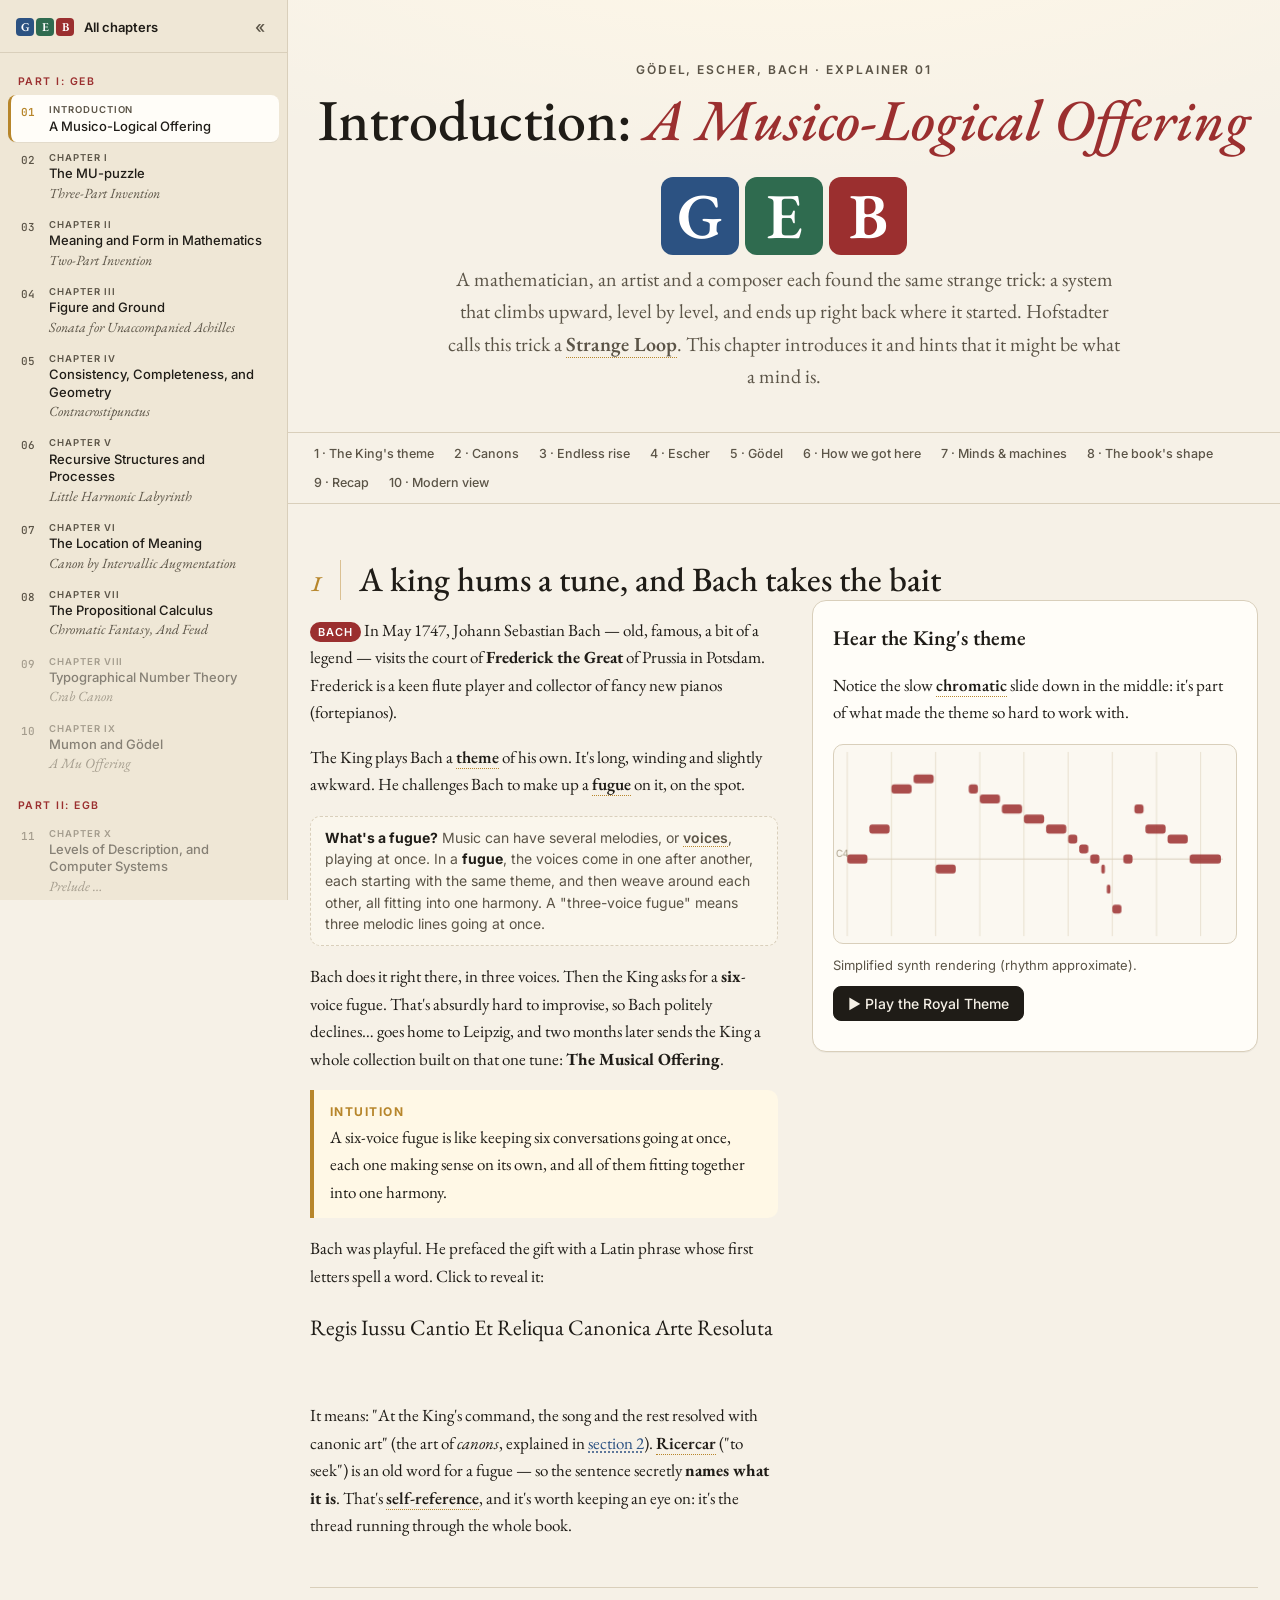
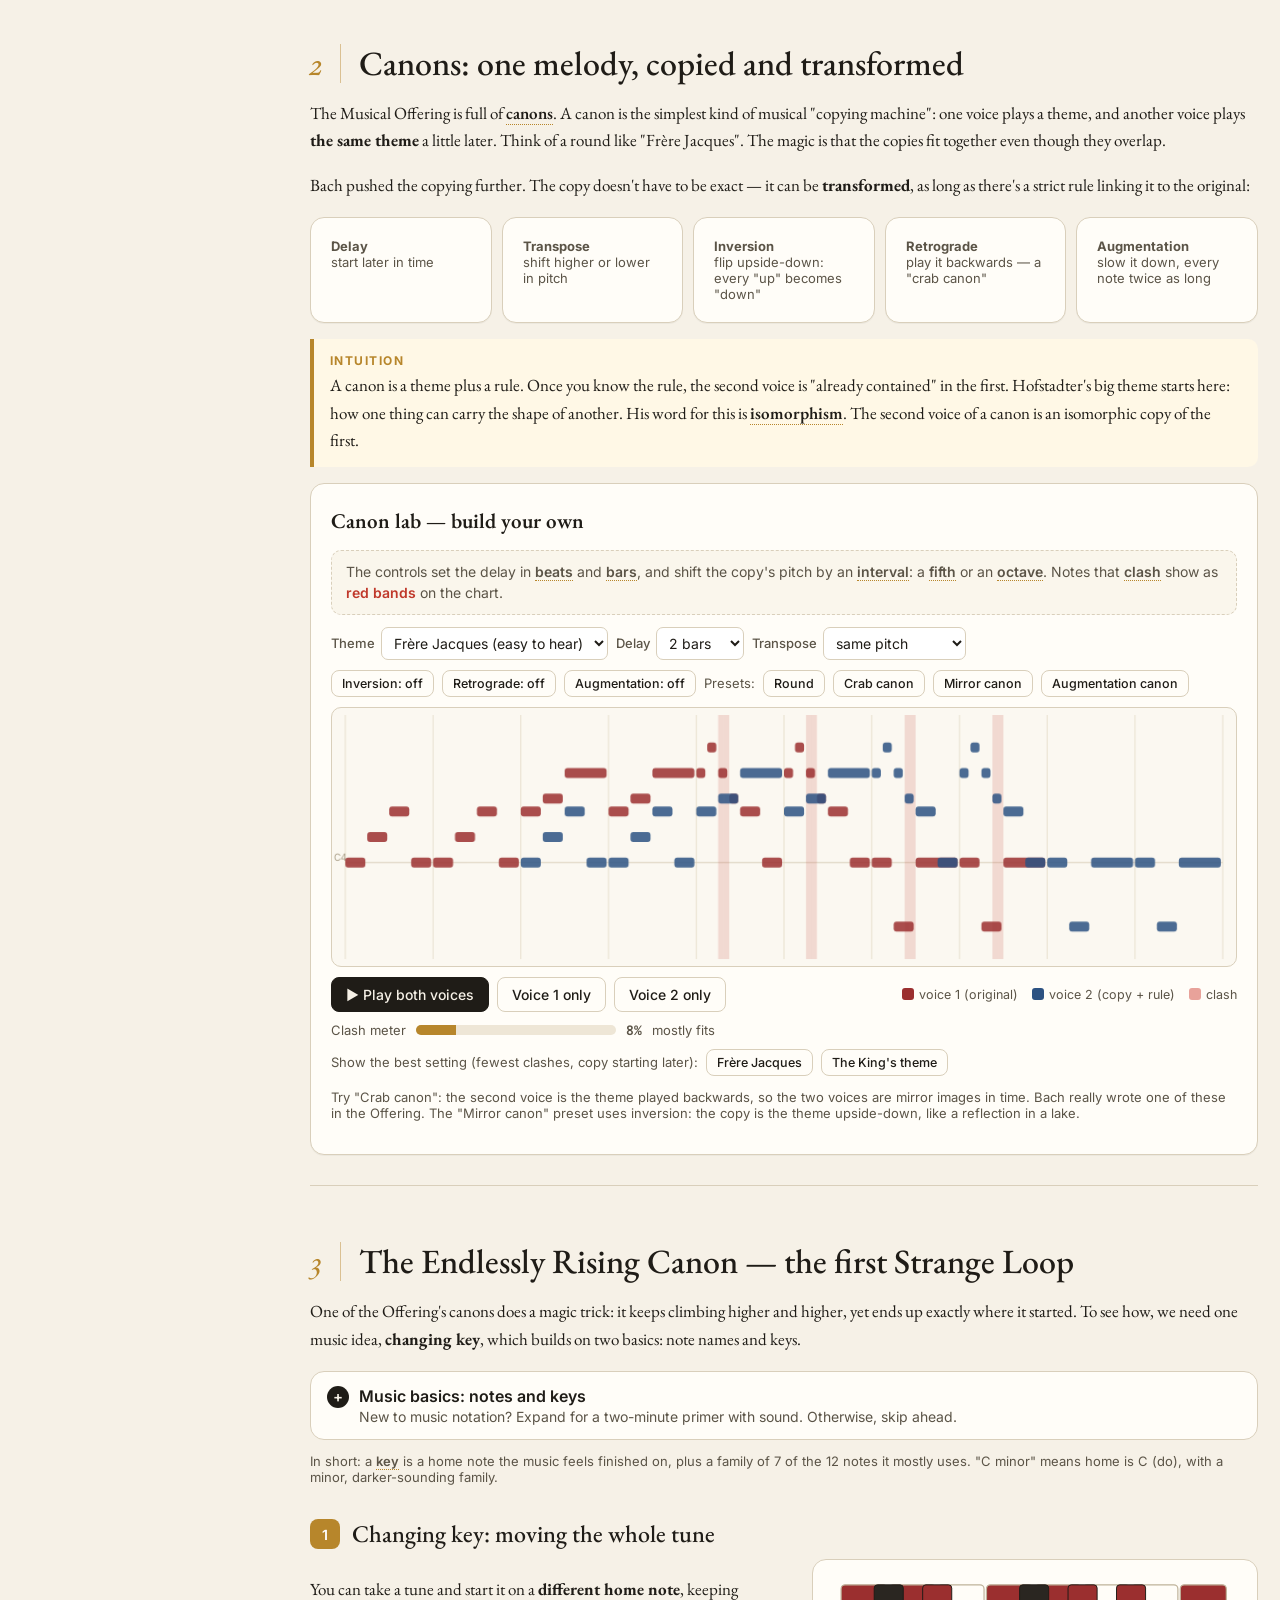
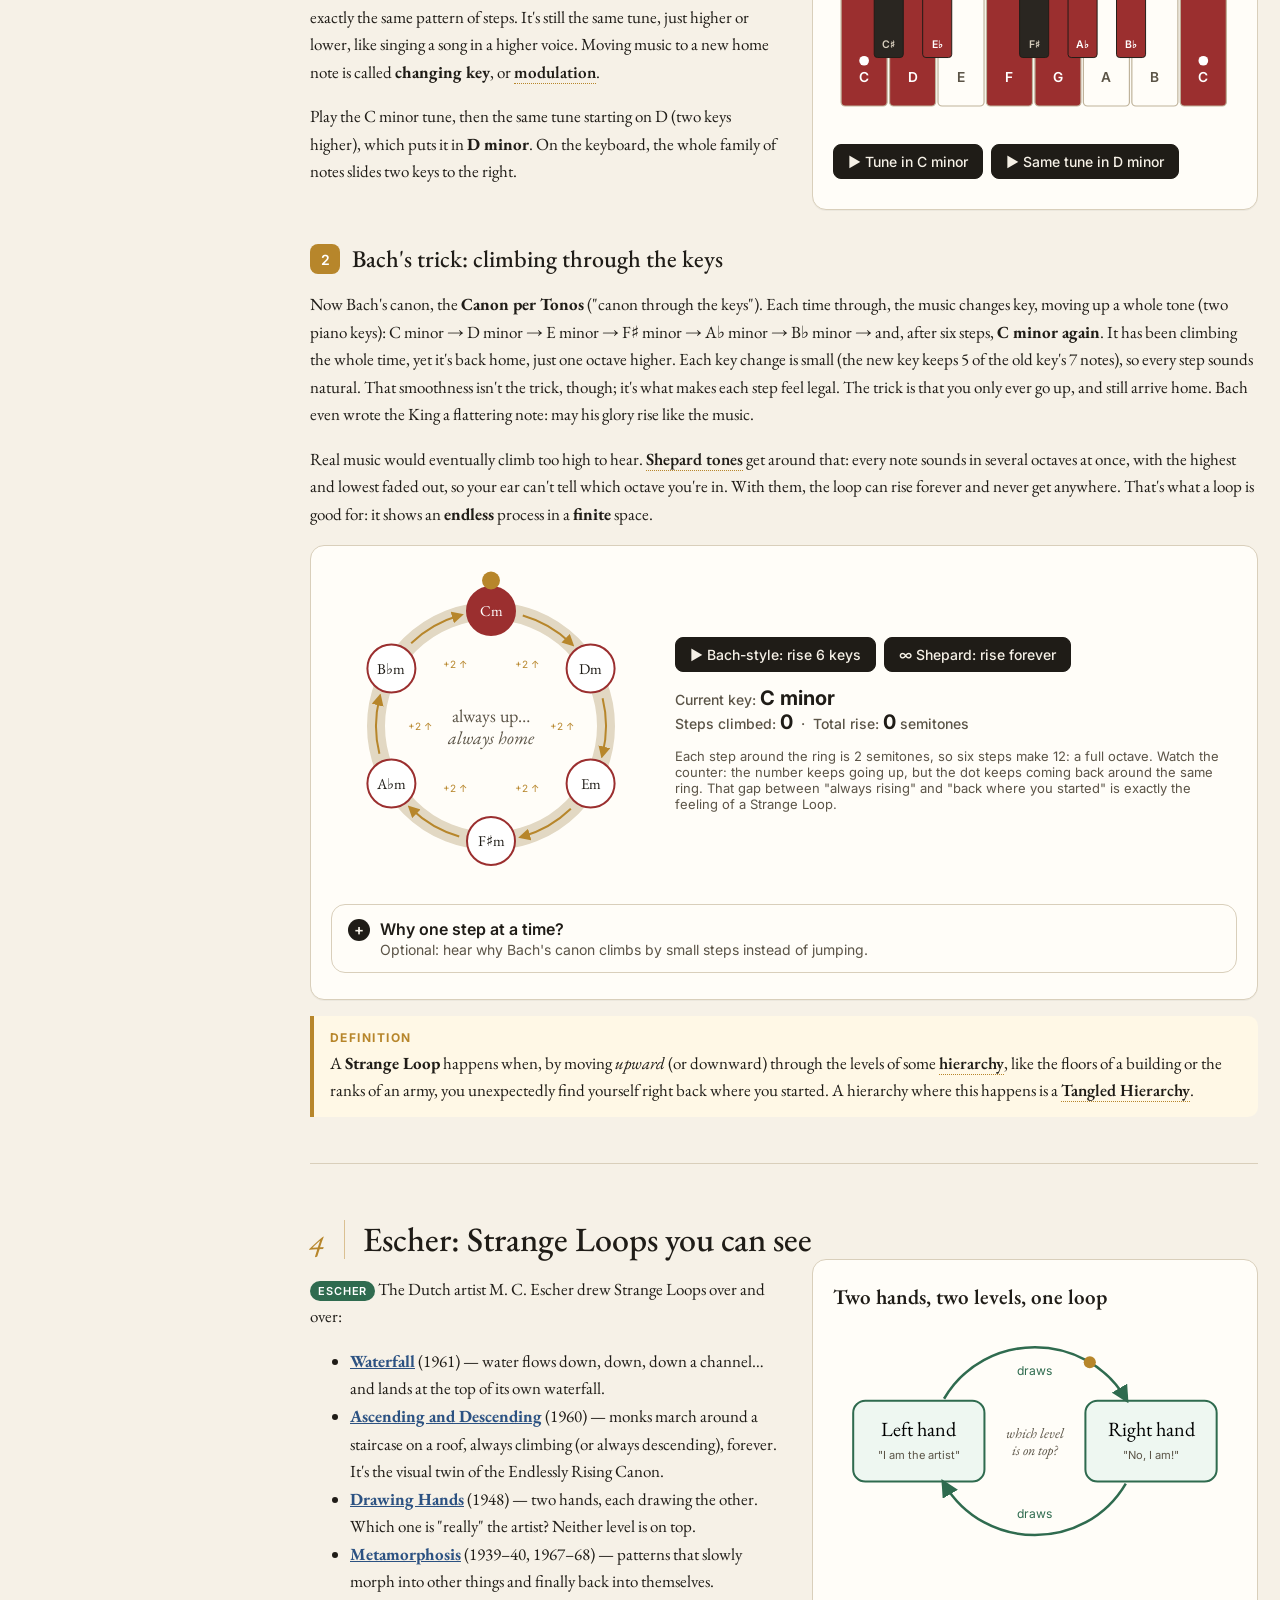
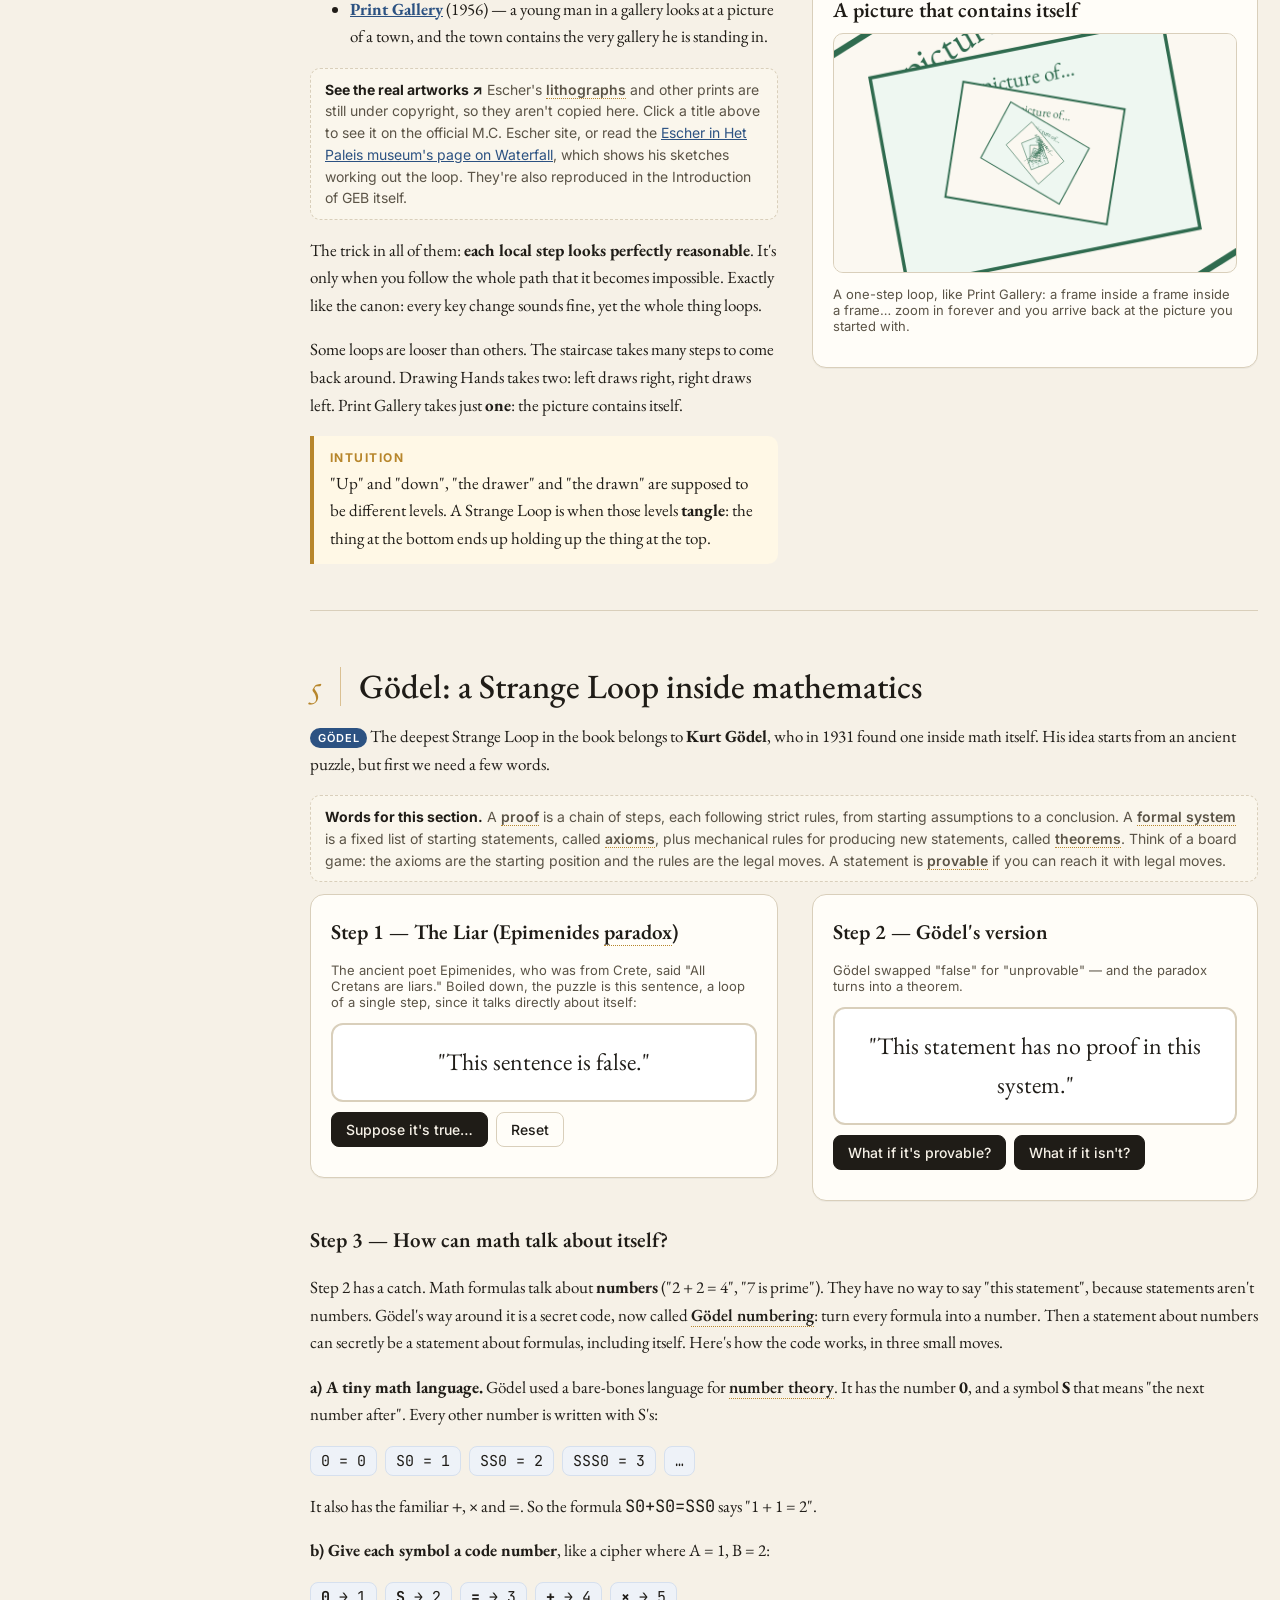
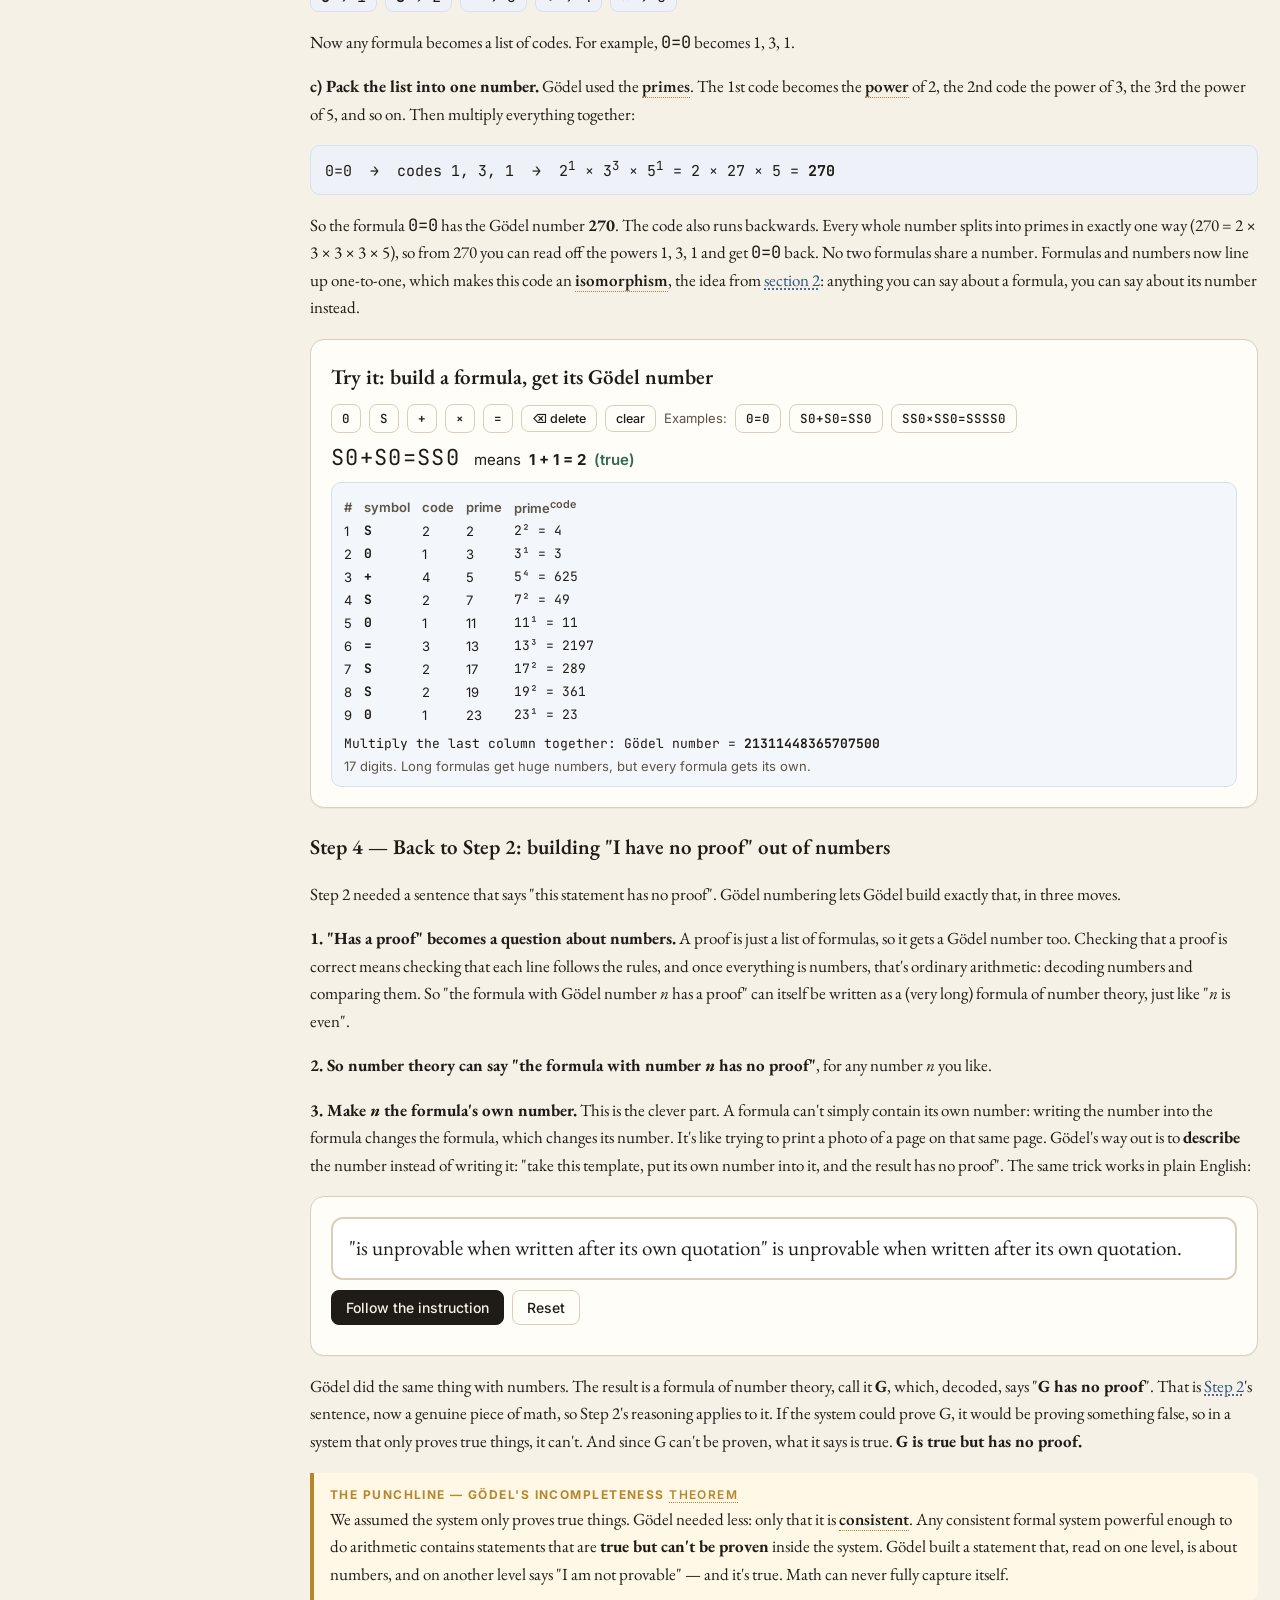
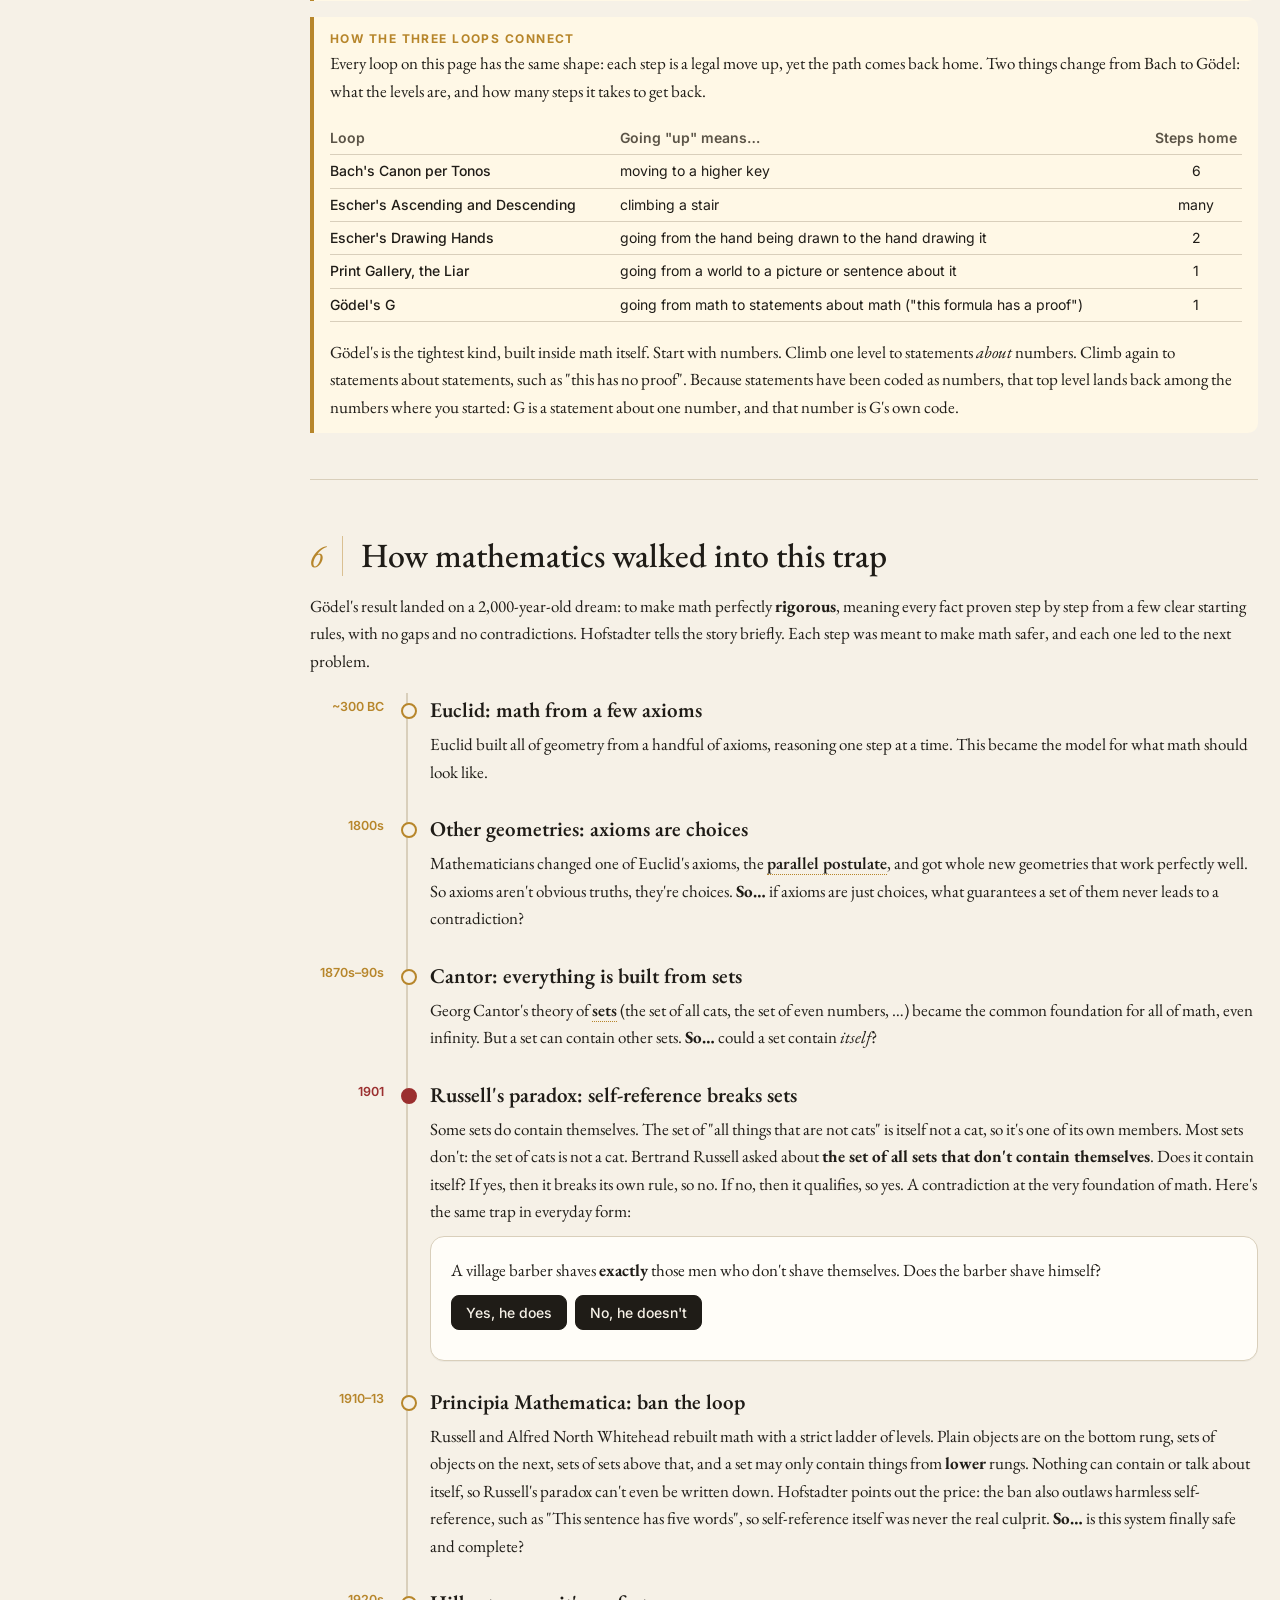
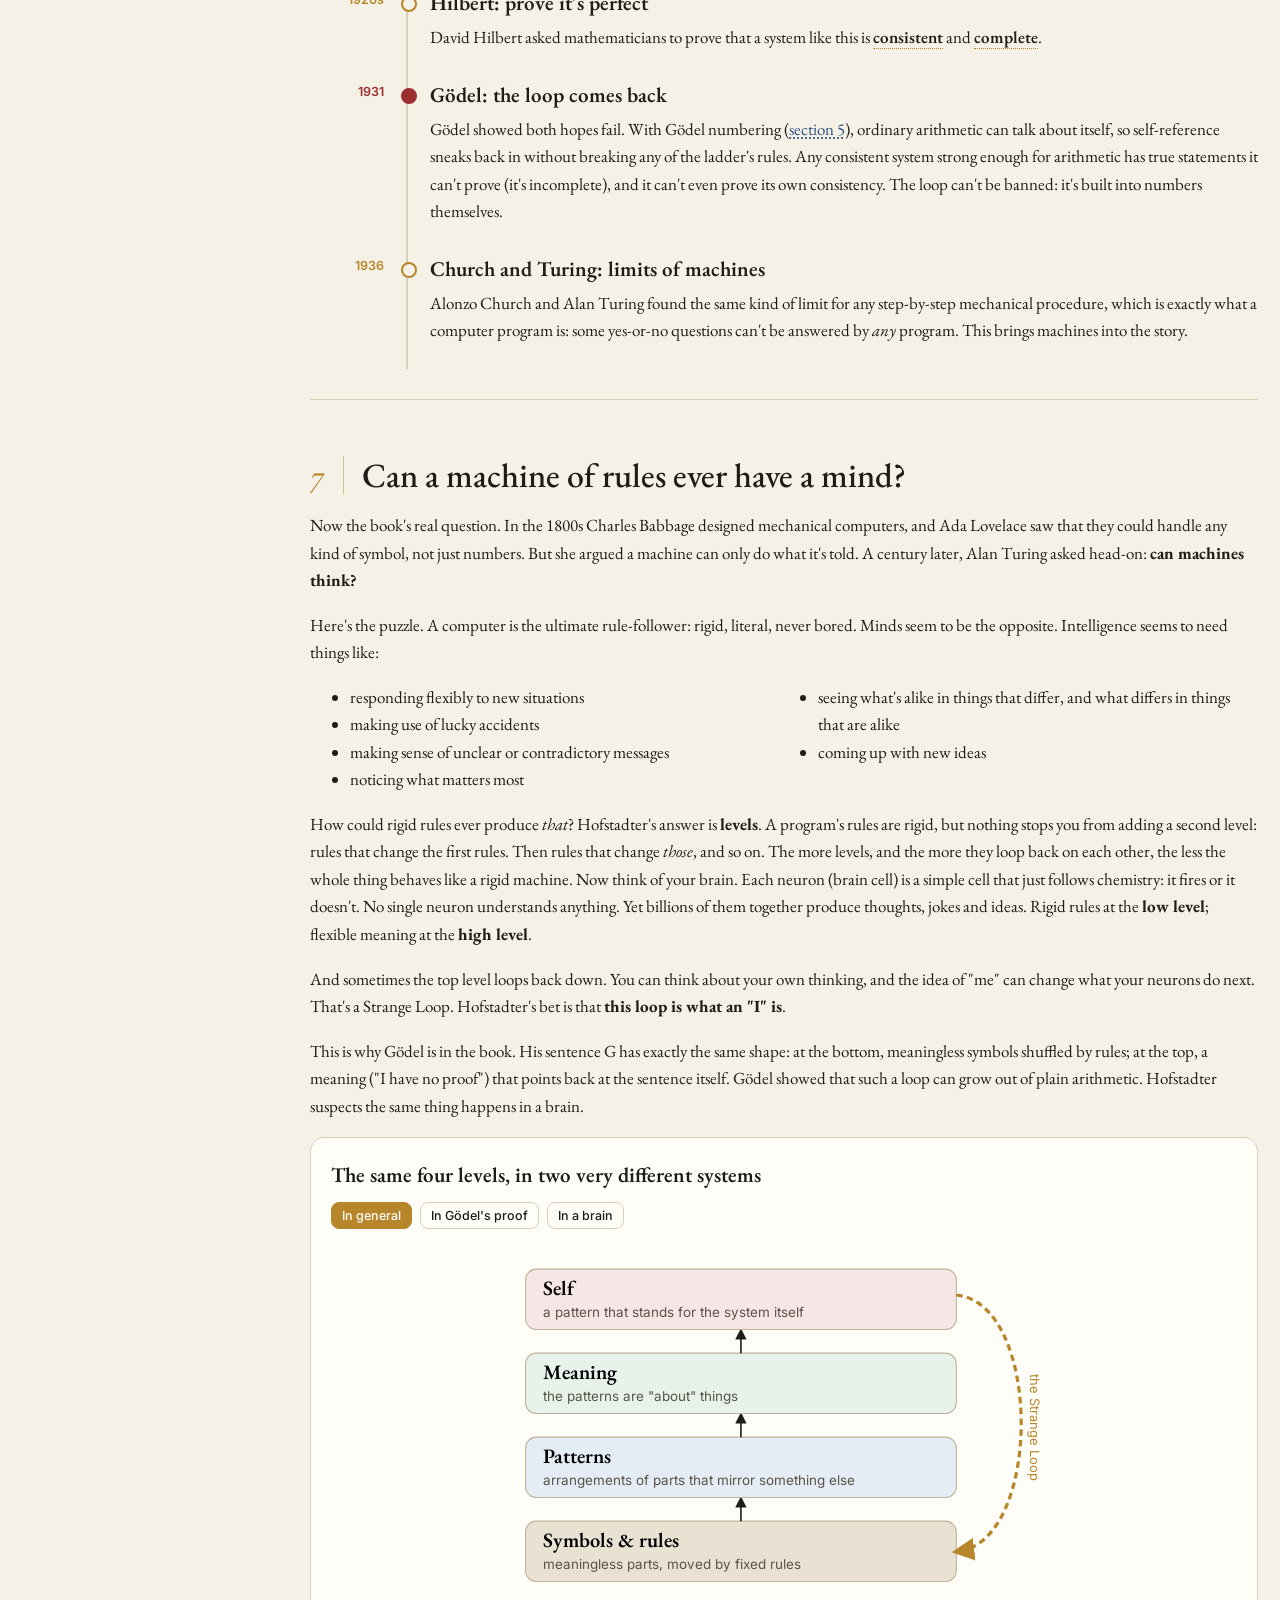
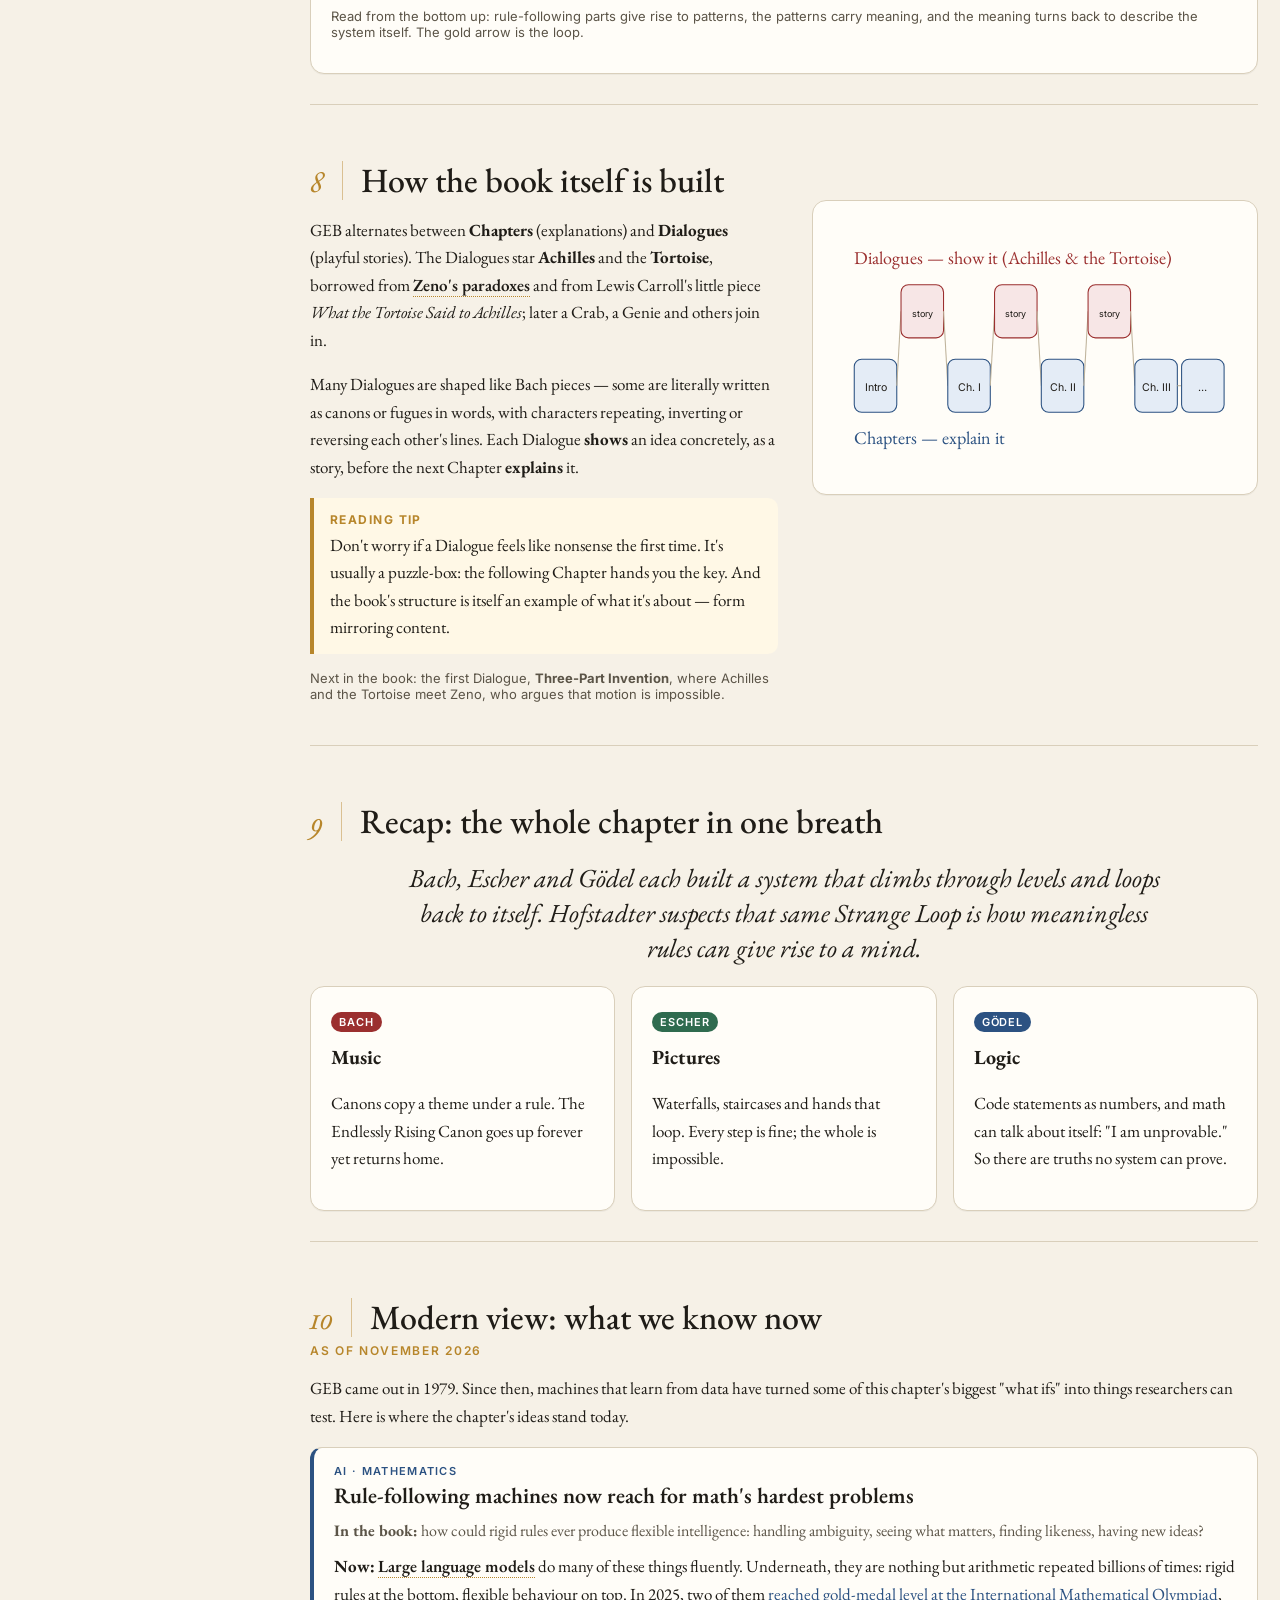
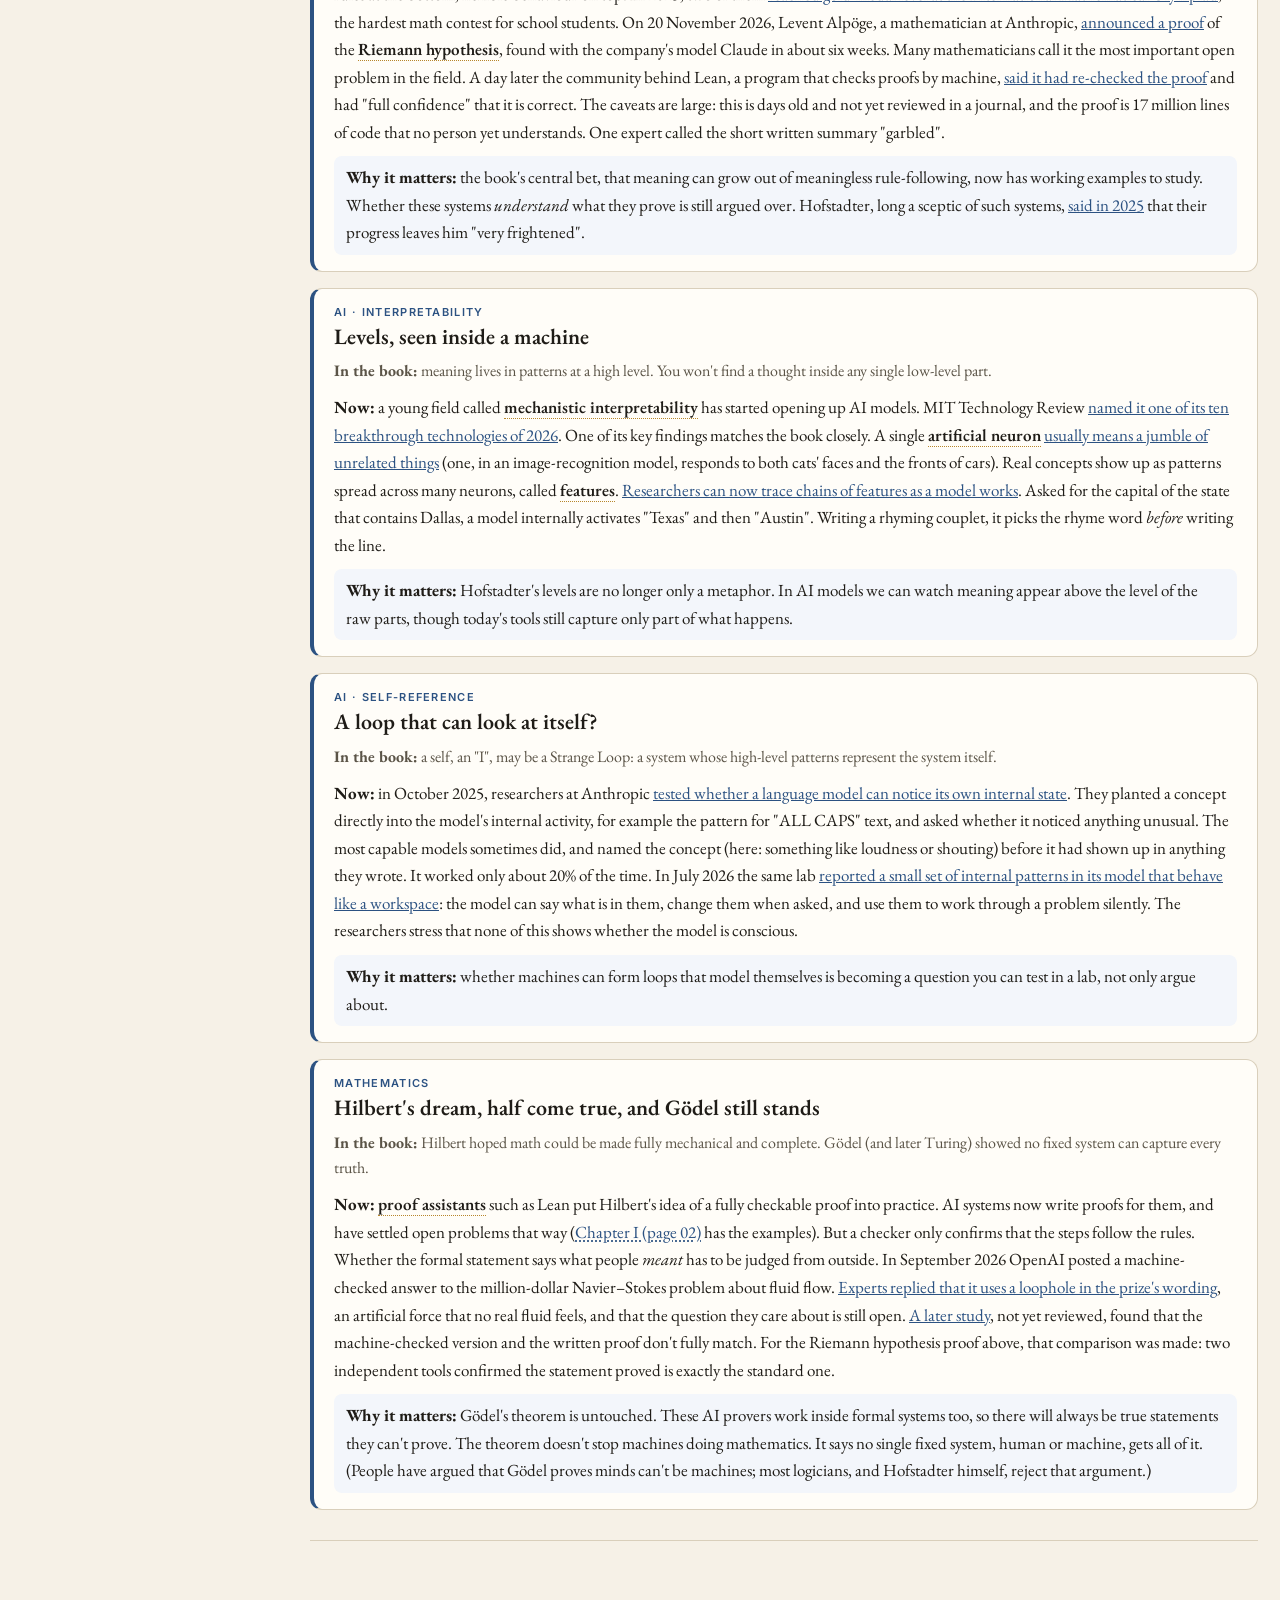
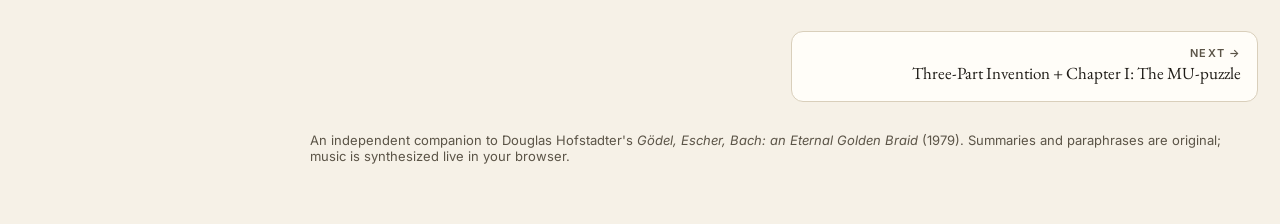
==== 01-introduction/index.html @ 9df537bd "Page 01: connect the three loops (shape + tightening table at end of section 5); say why Bach's key " ====
<!DOCTYPE html>
<html lang="en">
<head>
<meta charset="utf-8">
<meta name="viewport" content="width=device-width, initial-scale=1">
<title>GEB · Introduction: A Musico-Logical Offering</title>
<link rel="preconnect" href="https://fonts.googleapis.com">
<link href="https://fonts.googleapis.com/css2?family=EB+Garamond:ital,wght@0,400;0,500;0,600;1,400&family=Inter:wght@400;500;600&family=JetBrains+Mono:wght@400;500&display=swap" rel="stylesheet">
<link rel="stylesheet" href="../assets/geb.css?v=56991a91">
<style>
.ctable{border-collapse:collapse;font:14px/1.45 Inter,sans-serif;margin:8px 0;width:100%}
.ctable th,.ctable td{padding:6px 14px 6px 0;text-align:left;border-bottom:1px solid var(--rule);vertical-align:top}
.ctable th{color:var(--ink2);font-weight:600}
.ctable td:first-child{color:var(--ink);font-weight:500}
.ctable td:last-child,.ctable th:last-child{text-align:center;padding-right:0}
</style>
</head>
<body data-chapter="01-introduction">

<header class="hero">
  <div class="kicker">Gödel, Escher, Bach · Explainer 01</div>
  <h1>Introduction: <em>A Musico-Logical Offering</em></h1>
  <div class="geb"><span class="g">G</span><span class="e">E</span><span class="b">B</span></div>
  <p class="lede">A mathematician, an artist and a composer each found the same strange trick: a system that climbs upward, level by level, and ends up right back where it started. Hofstadter calls this trick a <span class="term">Strange Loop</span>. This chapter introduces it and hints that it might be what a mind is.</p>
</header>

<div class="toolbar"><div class="in">
  <nav id="toc">
    <a href="#s-king">1 · The King's theme</a>
    <a href="#s-canon">2 · Canons</a>
    <a href="#s-loop">3 · Endless rise</a>
    <a href="#s-escher">4 · Escher</a>
    <a href="#s-godel">5 · Gödel</a>
    <a href="#s-history">6 · How we got here</a>
    <a href="#s-machines">7 · Minds &amp; machines</a>
    <a href="#s-book">8 · The book's shape</a>
    <a href="#s-recap">9 · Recap</a>
    <a href="#s-modern">10 · Modern view</a>
  </nav>
</div></div>

<main>

<!-- 1 -->
<section id="s-king">
  <div class="sec-head"><div class="num">1</div><h2>A king hums a tune, and Bach takes the bait</h2></div>
  <div class="cols">
    <div>
      <p><span class="tag b">Bach</span> In May 1747, Johann Sebastian Bach — old, famous, a bit of a legend — visits the court of <b>Frederick the Great</b> of Prussia in Potsdam. Frederick is a keen flute player and collector of fancy new pianos (fortepianos).</p>
      <p>The King plays Bach a <span class="term">theme</span> of his own. It's long, winding and slightly awkward. He challenges Bach to make up a <span class="term">fugue</span> on it, on the spot.</p>
      <div class="words"><b>What's a fugue?</b> Music can have several melodies, or <span class="term">voices</span>, playing at once. In a <b>fugue</b>, the voices come in one after another, each starting with the same theme, and then weave around each other, all fitting into one harmony. A "three-voice fugue" means three melodic lines going at once.</div>
      <p>Bach does it right there, in three voices. Then the King asks for a <b>six</b>-voice fugue. That's absurdly hard to improvise, so Bach politely declines… goes home to Leipzig, and two months later sends the King a whole collection built on that one tune: <b>The Musical Offering</b>.</p>
      <div class="intuit"><b>Intuition</b>A six-voice fugue is like keeping six conversations going at once, each one making sense on its own, and all of them fitting together into one harmony.</div>
      <p>Bach was playful. He prefaced the gift with a Latin phrase whose first letters spell a word. Click to reveal it:</p>
      <div class="acro" id="acro"><span><i>R</i>egis </span><span><i>I</i>ussu </span><span><i>C</i>antio </span><span><i>E</i>t </span><span><i>R</i>eliqua </span><span><i>C</i>anonica </span><span><i>A</i>rte </span><span><i>R</i>esoluta</span></div>
      <div class="ric">RICERCAR</div>
      <p>It means: "At the King's command, the song and the rest resolved with canonic art" (the art of <i>canons</i>, explained in <a class="xref" href="#s-canon">section 2</a>). <span class="term">Ricercar</span> ("to seek") is an old word for a fugue — so the sentence secretly <b>names what it is</b>. That's <span class="term">self-reference</span>, and it's worth keeping an eye on: it's the thread running through the whole book.</p>
    </div>
    <div class="card">
      <h3 style="margin-top:0">Hear the King's theme</h3>
      <p>Notice the slow <span class="term">chromatic</span> slide down in the middle: it's part of what made the theme so hard to work with.</p>
      <canvas id="themeCanvas" height="200"></canvas>
      <p class="small-note">Simplified synth rendering (rhythm approximate).</p>
      <div class="row"><button id="playTheme">▶ Play the Royal Theme</button></div>
    </div>
  </div>
</section>

<!-- 2 -->
<section id="s-canon">
  <div class="sec-head"><div class="num">2</div><h2>Canons: one melody, copied and transformed</h2></div>
  <p>The Musical Offering is full of <span class="term">canons</span>. A canon is the simplest kind of musical "copying machine": one voice plays a theme, and another voice plays <b>the same theme</b> a little later. Think of a round like "Frère Jacques". The magic is that the copies fit together even though they overlap.</p>
  <p>Bach pushed the copying further. The copy doesn't have to be exact — it can be <b>transformed</b>, as long as there's a strict rule linking it to the original:</p>
  <div class="grid5">
    <div class="card small-note"><b>Delay</b><br>start later in time</div>
    <div class="card small-note"><b>Transpose</b><br>shift higher or lower in pitch</div>
    <div class="card small-note"><b>Inversion</b><br>flip upside-down: every "up" becomes "down"</div>
    <div class="card small-note"><b>Retrograde</b><br>play it backwards — a "crab canon"</div>
    <div class="card small-note"><b>Augmentation</b><br>slow it down, every note twice as long</div>
  </div>
  <div class="intuit"><b>Intuition</b>A canon is a theme plus a rule. Once you know the rule, the second voice is "already contained" in the first. Hofstadter's big theme starts here: how one thing can carry the shape of another. His word for this is <span class="term">isomorphism</span>. The second voice of a canon is an isomorphic copy of the first.</div>
  <div class="card">
    <h3 style="margin-top:0">Canon lab — build your own</h3>
    <div class="words">The controls set the delay in <span class="term">beats</span> and <span class="term">bars</span>, and shift the copy's pitch by an <span class="term">interval</span>: a <span class="term">fifth</span> or an <span class="term">octave</span>. Notes that <span class="term">clash</span> show as <span style="color:#c0392b;font-weight:600">red bands</span> on the chart.</div>
    <div class="row">
      <label class="ctl">Theme <select id="cTheme"><option value="fj">Frère Jacques (easy to hear)</option><option value="royal">The King's theme</option></select></label>
      <label class="ctl">Delay <select id="cDelay"><option value="0">none</option><option value="2">2 beats</option><option value="4">1 bar</option><option value="8" selected>2 bars</option></select></label>
      <label class="ctl">Transpose <select id="cTrans"><option value="0" selected>same pitch</option><option value="7">up a fifth</option><option value="12">up an octave</option><option value="-12">down an octave</option></select></label>
    </div>
    <div class="row">
      <button class="ghost small" id="cInv">Inversion: off</button>
      <button class="ghost small" id="cRetro">Retrograde: off</button>
      <button class="ghost small" id="cAug">Augmentation: off</button>
      <span class="small-note">Presets:</span>
      <button class="ghost small" data-preset="round">Round</button>
      <button class="ghost small" data-preset="crab">Crab canon</button>
      <button class="ghost small" data-preset="mirror">Mirror canon</button>
      <button class="ghost small" data-preset="aug">Augmentation canon</button>
    </div>
    <canvas id="canonCanvas" height="260"></canvas>
    <div class="row">
      <button id="cPlay">▶ Play both voices</button>
      <button class="ghost" id="cPlay1">Voice 1 only</button>
      <button class="ghost" id="cPlay2">Voice 2 only</button>
      <div class="legend" style="margin-left:auto"><span><i style="background:var(--bach)"></i>voice 1 (original)</span><span><i style="background:var(--godel)"></i>voice 2 (copy + rule)</span><span><i style="background:#e8a29a"></i>clash</span></div>
    </div>
    <div class="clashmeter"><span>Clash meter</span><div class="bar"><div id="clashFill"></div></div><b id="clashPct" class="mono">–</b><span id="clashWord"></span></div>
    <div class="row"><span class="small-note">Show the best setting (fewest clashes, copy starting later):</span><button class="ghost small" data-best="fj">Frère Jacques</button><button class="ghost small" data-best="royal">The King's theme</button></div>
    <p class="small-note" id="bestNote" hidden></p>
    <p class="small-note">Try "Crab canon": the second voice is the theme played backwards, so the two voices are mirror images in time. Bach really wrote one of these in the Offering. The "Mirror canon" preset uses inversion: the copy is the theme upside-down, like a reflection in a lake.</p>
  </div>
</section>

<!-- 3 -->
<section id="s-loop">
  <div class="sec-head"><div class="num">3</div><h2>The Endlessly Rising Canon — the first Strange Loop</h2></div>
  <p>One of the Offering's canons does a magic trick: it keeps climbing higher and higher, yet ends up exactly where it started. To see how, we need one music idea, <b>changing key</b>, which builds on two basics: note names and keys.</p>
  <details class="primer">
    <summary><span class="pm-title">Music basics: notes and keys</span><span class="pm-sub">New to music notation? Expand for a two-minute primer with sound. Otherwise, skip ahead.</span><span class="pm-sub pm-open">Click to collapse.</span></summary>
    <div class="primer-body">

  <div class="step-h"><span class="sn">A</span><span>Notes have letter names</span></div>
  <div class="cols">
    <div>
      <p>The seven notes of do-re-mi (<i>do, re, mi, fa, sol, la, si</i>) also have letter names: <b>C D E F G A B</b>. So C is do, D is re, and so on. On a piano, these are the white keys.</p>
      <p>The black keys are the notes <b>in between</b>. Each is named after a neighbour: <span class="term">sharp</span> (♯) means "one key higher" and <span class="term">flat</span> (♭) means "one key lower". So the black key between C and D is called C♯, or D♭ — same key, two names.</p>
      <p>Counting white and black, there are <b>12 different notes</b>. After B the pattern starts again with a higher C. That jump, from a note to the same note higher up (like singing <i>do</i> again at the top of do-re-mi), is an <span class="term">octave</span>. Moving by one key, white or black, is a <span class="term">semitone</span>; two keys is a <b>whole tone</b>.</p>
    </div>
    <div class="card">
      <svg id="pianoA" viewBox="0 0 500 180" width="100%"></svg>
      <p class="small-note" style="margin-bottom:0">Click any key to hear it. Play the white keys left to right and you'll hear do-re-mi-fa-sol-la-si-do.</p>
    </div>
  </div>

  <div class="step-h"><span class="sn">B</span><span>A key is a home note plus a family of 7 notes</span></div>
  <div class="cols">
    <div>
      <p>A <span class="term">key</span> is the setting a piece of music lives in. It has two parts:</p>
      <ul>
        <li><b>a home note</b> — the note the music keeps coming back to, and feels finished on;</li>
        <li><b>a family of 7 notes</b> (out of the 12) that the music mostly uses. Played in order, that family is called a <span class="term">scale</span>.</li>
      </ul>
      <p>Do-re-mi-fa-sol-la-si-do, starting on C, uses only white keys. That's <b>C major</b>: home note C, with a bright, cheerful family. <b>C minor</b> has the same home note, C, but swaps three notes (E, A and B) for the black keys just below them (E♭, A♭, B♭). That small change makes it sound darker and more serious. Bach's canon starts in C minor.</p>
    </div>
    <div class="card">
      <svg id="pianoB" viewBox="0 0 500 180" width="100%"></svg>
      <div class="legend"><span><i style="background:#9b2f2f"></i>the key's family of notes</span><span>● home note</span><span><i style="background:#b7862b"></i>note playing now</span></div>
      <div class="row"><button id="pbMaj">▶ C major scale</button><button id="pbMin">▶ C minor scale</button></div>
      <p class="small-note">The home note really does feel like home. Here's a short tune in C minor, first ending on C, then stopping one note early:</p>
      <div class="row"><button class="ghost" id="pbHome">▶ Ends at home</button><button class="ghost" id="pbEarly">▶ Stops one note early</button></div>
      <p class="small-note" style="margin-bottom:0">The second one feels unfinished: your ear is waiting for that last C.</p>
    </div>
  </div>

      </div>
  </details>
  <p class="small-note">In short: a <span class="term">key</span> is a home note the music feels finished on, plus a family of 7 of the 12 notes it mostly uses. "C minor" means home is C (do), with a minor, darker-sounding family.</p>

  <div class="step-h"><span class="sn">1</span><span>Changing key: moving the whole tune</span></div>
  <div class="cols">
    <div>
      <p>You can take a tune and start it on a <b>different home note</b>, keeping exactly the same pattern of steps. It's still the same tune, just higher or lower, like singing a song in a higher voice. Moving music to a new home note is called <b>changing key</b>, or <span class="term">modulation</span>.</p>
      <p>Play the C minor tune, then the same tune starting on D (two keys higher), which puts it in <b>D minor</b>. On the keyboard, the whole family of notes slides two keys to the right.</p>
    </div>
    <div class="card">
      <svg id="pianoC" viewBox="0 0 500 180" width="100%"></svg>
      <div class="row"><button id="pcC">▶ Tune in C minor</button><button id="pcD">▶ Same tune in D minor</button></div>
    </div>
  </div>

  <div class="step-h"><span class="sn">2</span><span>Bach's trick: climbing through the keys</span></div>
  <p>Now Bach's canon, the <b>Canon per Tonos</b> ("canon through the keys"). Each time through, the music changes key, moving up a whole tone (two piano keys): C minor → D minor → E minor → F♯ minor → A♭ minor → B♭ minor → and, after six steps, <b>C minor again</b>. It has been climbing the whole time, yet it's back home, just one octave higher. Each key change is small (the new key keeps 5 of the old key's 7 notes), so every step sounds natural. That smoothness isn't the trick, though; it's what makes each step feel legal. The trick is that you only ever go up, and still arrive home. Bach even wrote the King a flattering note: may his glory rise like the music.</p>
  <p>Real music would eventually climb too high to hear. <span class="term">Shepard tones</span> get around that: every note sounds in several octaves at once, with the highest and lowest faded out, so your ear can't tell which octave you're in. With them, the loop can rise forever and never get anywhere. That's what a loop is good for: it shows an <b>endless</b> process in a <b>finite</b> space.</p>
  <div class="card">
    <div class="loopwrap">
      <svg id="keyRing" viewBox="0 0 320 320" width="100%"></svg>
      <div>
        <div class="row">
          <button id="riseBach">▶ Bach-style: rise 6 keys</button>
          <button id="riseShep">∞ Shepard: rise forever</button>
        </div>
        <p class="meter">Current key: <b id="mKey">—</b><br>Steps climbed: <b id="mSteps">0</b> &nbsp;·&nbsp; Total rise: <b id="mRise">0</b> semitones</p>
        <p class="small-note">Each step around the ring is 2 semitones, so six steps make 12: a full octave. Watch the counter: the number keeps going up, but the dot keeps coming back around the same ring. That gap between "always rising" and "back where you started" is exactly the feeling of a Strange Loop.</p>
      </div>
    </div>
    <details class="primer">
    <summary><span class="pm-title">Why one step at a time?</span><span class="pm-sub">Optional: hear why Bach's canon climbs by small steps instead of jumping.</span><span class="pm-sub pm-open">Click to collapse.</span></summary>
    <div class="primer-body">
      <p class="small-note">Click a key on the ring to hear the canon's melody in that key, the same one you hear during playback. Then step around the ring one key at a time, try jumping straight across it, and compare how many of the 7 family notes change. Each move plays the end of the old key's melody, then the new key's.</p>
      <svg id="kbd" viewBox="0 0 520 200" width="100%" style="max-width:540px;display:block;margin:8px auto 0"></svg>
      <div class="legend" id="kLegend"><span><i style="background:#b7862b"></i>kept from the previous key</span><span><i style="background:#9b2f2f"></i>new in this key</span><span><i style="background:#efe7d6;border:1px dashed #8c826e"></i>dropped</span><span>● home note</span></div>
      <div class="row"><button class="ghost" id="kPrev">◀ Step down</button><button class="ghost" id="kNext">Step up ▶</button><span class="small-note">or click any key on the ring to jump straight to it</span></div>
      <p class="meter" id="kMsg"></p>
      <p class="small-note">That's why Bach's canon climbs one step at a time. Each step keeps 5 of the 7 notes, so the ear barely feels the shift, yet six small steps carry you through keys that share almost nothing and back home again.</p>
    </div>
    </details>
  </div>
  <div class="intuit"><b>Definition</b>A <b>Strange Loop</b> happens when, by moving <i>upward</i> (or downward) through the levels of some <span class="term">hierarchy</span>, like the floors of a building or the ranks of an army, you unexpectedly find yourself right back where you started. A hierarchy where this happens is a <span class="term">Tangled Hierarchy</span>.</div>
</section>

<!-- 4 -->
<section id="s-escher">
  <div class="sec-head"><div class="num">4</div><h2>Escher: Strange Loops you can see</h2></div>
  <div class="cols">
    <div>
      <p><span class="tag e">Escher</span> The Dutch artist M. C. Escher drew Strange Loops over and over:</p>
      <ul>
        <li><b><a href="https://mcescher.com/product-tag/waterfall/" target="_blank" rel="noopener">Waterfall</a></b> (1961) — water flows down, down, down a channel… and lands at the top of its own waterfall.</li>
        <li><b><a href="https://mcescher.com/gallery/impossible-constructions/" target="_blank" rel="noopener">Ascending and Descending</a></b> (1960) — monks march around a staircase on a roof, always climbing (or always descending), forever. It's the visual twin of the Endlessly Rising Canon.</li>
        <li><b><a href="https://mcescher.com/product-tag/drawing-hands" target="_blank" rel="noopener">Drawing Hands</a></b> (1948) — two hands, each drawing the other. Which one is "really" the artist? Neither level is on top.</li>
        <li><b><a href="https://mcescher.com/" target="_blank" rel="noopener">Metamorphosis</a></b> (1939–40, 1967–68) — patterns that slowly morph into other things and finally back into themselves.</li>
        <li><b><a href="https://mcescher.com/gallery/recognition-success/" target="_blank" rel="noopener">Print Gallery</a></b> (1956) — a young man in a gallery looks at a picture of a town, and the town contains the very gallery he is standing in.</li>
      </ul>
      <div class="words"><b>See the real artworks ↗</b> Escher's <span class="term">lithographs</span> and other prints are still under copyright, so they aren't copied here. Click a title above to see it on the official M.C. Escher site, or read the <a href="https://www.escherinhetpaleis.nl/topstuk/waterfall/?lang=en" target="_blank" rel="noopener">Escher in Het Paleis museum's page on Waterfall</a>, which shows his sketches working out the loop. They're also reproduced in the Introduction of GEB itself.</div>
      <p>The trick in all of them: <b>each local step looks perfectly reasonable</b>. It's only when you follow the whole path that it becomes impossible. Exactly like the canon: every key change sounds fine, yet the whole thing loops.</p>
      <p>Some loops are looser than others. The staircase takes many steps to come back around. Drawing Hands takes two: left draws right, right draws left. Print Gallery takes just <b>one</b>: the picture contains itself.</p>
      <div class="intuit"><b>Intuition</b>"Up" and "down", "the drawer" and "the drawn" are supposed to be different levels. A Strange Loop is when those levels <b>tangle</b>: the thing at the bottom ends up holding up the thing at the top.</div>
    </div>
    <div class="card">
      <h3 style="margin-top:0">Two hands, two levels, one loop</h3>
      <svg id="hands" viewBox="0 0 400 240" width="100%"></svg>
      <h3>A picture that contains itself</h3>
      <canvas id="droste" height="240"></canvas>
      <p class="small-note">A one-step loop, like Print Gallery: a frame inside a frame inside a frame… zoom in forever and you arrive back at the picture you started with.</p>
    </div>
  </div>
</section>

<!-- 5 -->
<section id="s-godel">
  <div class="sec-head"><div class="num">5</div><h2>Gödel: a Strange Loop inside mathematics</h2></div>
  <p><span class="tag g">Gödel</span> The deepest Strange Loop in the book belongs to <b>Kurt Gödel</b>, who in 1931 found one inside math itself. His idea starts from an ancient puzzle, but first we need a few words.</p>
  <div class="words"><b>Words for this section.</b> A <span class="term">proof</span> is a chain of steps, each following strict rules, from starting assumptions to a conclusion. A <span class="term">formal system</span> is a fixed list of starting statements, called <span class="term">axioms</span>, plus mechanical rules for producing new statements, called <span class="term">theorems</span>. Think of a board game: the axioms are the starting position and the rules are the legal moves. A statement is <span class="term">provable</span> if you can reach it with legal moves.</div>
  <div class="cols">
    <div class="card" id="g-step1">
      <h3 style="margin-top:0">Step 1 — The Liar (Epimenides <span class="term">paradox</span>)</h3>
      <p class="small-note">The ancient poet Epimenides, who was from Crete, said "All Cretans are liars." Boiled down, the puzzle is this sentence, a loop of a single step, since it talks directly about itself:</p>
      <div class="sentence" id="liar">"This sentence is false."</div>
      <div class="row"><button id="liarGo">Suppose it's true…</button><button class="ghost" id="liarReset">Reset</button></div>
      <div class="steps" id="liarSteps"></div>
    </div>
    <div class="card" id="g-step2">
      <h3 style="margin-top:0">Step 2 — Gödel's version</h3>
      <p class="small-note">Gödel swapped "false" for "unprovable" — and the paradox turns into a theorem.</p>
      <div class="sentence" id="gsent">"This statement has no proof in this system."</div>
      <div class="row"><button id="gProv">What if it's provable?</button><button id="gUnprov">What if it isn't?</button></div>
      <div class="steps" id="gSteps"></div>
    </div>
  </div>
  <h3>Step 3 — How can math talk about itself?</h3>
  <p>Step 2 has a catch. Math formulas talk about <b>numbers</b> ("2 + 2 = 4", "7 is prime"). They have no way to say "this statement", because statements aren't numbers. Gödel's way around it is a secret code, now called <span class="term">Gödel numbering</span>: turn every formula into a number. Then a statement about numbers can secretly be a statement about formulas, including itself. Here's how the code works, in three small moves.</p>

  <p><b>a) A tiny math language.</b> Gödel used a bare-bones language for <span class="term">number theory</span>. It has the number <b>0</b>, and a symbol <b>S</b> that means "the next number after". Every other number is written with S's:</p>
  <div class="chips"><span>0 = 0</span><span>S0 = 1</span><span>SS0 = 2</span><span>SSS0 = 3</span><span>…</span></div>
  <p>It also has the familiar <b>+</b>, <b>×</b> and <b>=</b>. So the formula <span class="mono">S0+S0=SS0</span> says "1 + 1 = 2".</p>

  <p><b>b) Give each symbol a code number</b>, like a cipher where A = 1, B = 2:</p>
  <div class="chips"><span><b class="mono">0</b> → 1</span><span><b class="mono">S</b> → 2</span><span><b class="mono">=</b> → 3</span><span><b class="mono">+</b> → 4</span><span><b class="mono">×</b> → 5</span></div>
  <p>Now any formula becomes a list of codes. For example, <span class="mono">0=0</span> becomes 1, 3, 1.</p>

  <p><b>c) Pack the list into one number.</b> Gödel used the <span class="term">primes</span>. The 1st code becomes the <span class="term">power</span> of 2, the 2nd code the power of 3, the 3rd the power of 5, and so on. Then multiply everything together:</p>
  <div class="worked mono">0=0 &nbsp;→&nbsp; codes 1, 3, 1 &nbsp;→&nbsp; 2<sup>1</sup> × 3<sup>3</sup> × 5<sup>1</sup> = 2 × 27 × 5 = <b>270</b></div>
  <p>So the formula <span class="mono">0=0</span> has the Gödel number <b>270</b>. The code also runs backwards. Every whole number splits into primes in exactly one way (270 = 2 × 3 × 3 × 3 × 5), so from 270 you can read off the powers 1, 3, 1 and get <span class="mono">0=0</span> back. No two formulas share a number. Formulas and numbers now line up one-to-one, which makes this code an <span class="term">isomorphism</span>, the idea from <a class="xref" href="#s-canon">section 2</a>: anything you can say about a formula, you can say about its number instead.</p>

  <div class="card">
    <h3 style="margin-top:0">Try it: build a formula, get its Gödel number</h3>
    <div class="row" id="gKeys">
      <button class="ghost small mono" data-sym="0">0</button><button class="ghost small mono" data-sym="S">S</button><button class="ghost small mono" data-sym="+">+</button><button class="ghost small mono" data-sym="×">×</button><button class="ghost small mono" data-sym="=">=</button>
      <button class="ghost small" data-sym="back">⌫ delete</button><button class="ghost small" data-sym="clear">clear</button>
      <span class="small-note">Examples:</span><button class="ghost small mono" data-ex="0=0">0=0</button><button class="ghost small mono" data-ex="S0+S0=SS0">S0+S0=SS0</button><button class="ghost small mono" data-ex="SS0×SS0=SSSS0">SS0×SS0=SSSS0</button>
    </div>
    <div class="gform"><span class="mono" id="gFormula"></span><span id="gMeaning"></span></div>
    <div class="godelout" id="gOut"></div>
  </div>

  <h3>Step 4 — Back to Step 2: building "I have no proof" out of numbers</h3>
  <p>Step 2 needed a sentence that says "this statement has no proof". Gödel numbering lets Gödel build exactly that, in three moves.</p>
  <p><b>1. "Has a proof" becomes a question about numbers.</b> A proof is just a list of formulas, so it gets a Gödel number too. Checking that a proof is correct means checking that each line follows the rules, and once everything is numbers, that's ordinary arithmetic: decoding numbers and comparing them. So "the formula with Gödel number <i>n</i> has a proof" can itself be written as a (very long) formula of number theory, just like "<i>n</i> is even".</p>
  <p><b>2. So number theory can say "the formula with number <i>n</i> has no proof"</b>, for any number <i>n</i> you like.</p>
  <p><b>3. Make <i>n</i> the formula's own number.</b> This is the clever part. A formula can't simply contain its own number: writing the number into the formula changes the formula, which changes its number. It's like trying to print a photo of a page on that same page. Gödel's way out is to <b>describe</b> the number instead of writing it: "take this template, put its own number into it, and the result has no proof". The same trick works in plain English:</p>
  <div class="card quine">
    <div class="qsent" id="qSent"><span class="qq">"is unprovable when written after its own quotation"</span> <span class="qp">is unprovable when written after its own quotation.</span></div>
    <div class="row"><button id="qGo">Follow the instruction</button><button class="ghost" id="qReset">Reset</button></div>
    <div class="steps" id="qSteps"></div>
  </div>
  <p>Gödel did the same thing with numbers. The result is a formula of number theory, call it <b>G</b>, which, decoded, says "<b>G has no proof</b>". That is <a class="xref" href="#g-step2">Step 2</a>'s sentence, now a genuine piece of math, so Step 2's reasoning applies to it. If the system could prove G, it would be proving something false, so in a system that only proves true things, it can't. And since G can't be proven, what it says is true. <b>G is true but has no proof.</b></p>
  <div class="intuit"><b>The punchline — Gödel's Incompleteness <span class="term">Theorem</span></b>We assumed the system only proves true things. Gödel needed less: only that it is <span class="term">consistent</span>. Any consistent formal system powerful enough to do arithmetic contains statements that are <b>true but can't be proven</b> inside the system. Gödel built a statement that, read on one level, is about numbers, and on another level says "I am not provable" — and it's true. Math can never fully capture itself.</div>
  <div class="intuit"><b>How the three loops connect</b>
    <p style="margin-top:0">Every loop on this page has the same shape: each step is a legal move up, yet the path comes back home. Two things change from Bach to Gödel: what the levels are, and how many steps it takes to get back.</p>
    <table class="ctable">
      <tr><th>Loop</th><th>Going "up" means…</th><th>Steps home</th></tr>
      <tr><td>Bach's Canon per Tonos</td><td>moving to a higher key</td><td>6</td></tr>
      <tr><td>Escher's Ascending and Descending</td><td>climbing a stair</td><td>many</td></tr>
      <tr><td>Escher's Drawing Hands</td><td>going from the hand being drawn to the hand drawing it</td><td>2</td></tr>
      <tr><td>Print Gallery, the Liar</td><td>going from a world to a picture or sentence about it</td><td>1</td></tr>
      <tr><td>Gödel's G</td><td>going from math to statements about math ("this formula has a proof")</td><td>1</td></tr>
    </table>
    <p style="margin-bottom:0">Gödel's is the tightest kind, built inside math itself. Start with numbers. Climb one level to statements <i>about</i> numbers. Climb again to statements about statements, such as "this has no proof". Because statements have been coded as numbers, that top level lands back among the numbers where you started: G is a statement about one number, and that number is G's own code.</p>
  </div>
</section>

<!-- 6 -->
<section id="s-history">
  <div class="sec-head"><div class="num">6</div><h2>How mathematics walked into this trap</h2></div>
  <p>Gödel's result landed on a 2,000-year-old dream: to make math perfectly <b>rigorous</b>, meaning every fact proven step by step from a few clear starting rules, with no gaps and no contradictions. Hofstadter tells the story briefly. Each step was meant to make math safer, and each one led to the next problem.</p>
  <ol class="story">
    <li><div class="yr">~300 BC</div><div><h4>Euclid: math from a few axioms</h4><p>Euclid built all of geometry from a handful of axioms, reasoning one step at a time. This became the model for what math should look like.</p></div></li>
    <li><div class="yr">1800s</div><div><h4>Other geometries: axioms are choices</h4><p>Mathematicians changed one of Euclid's axioms, the <span class="term">parallel postulate</span>, and got whole new geometries that work perfectly well. So axioms aren't obvious truths, they're choices. <b>So…</b> if axioms are just choices, what guarantees a set of them never leads to a contradiction?</p></div></li>
    <li><div class="yr">1870s–90s</div><div><h4>Cantor: everything is built from sets</h4><p>Georg Cantor's theory of <span class="term">sets</span> (the set of all cats, the set of even numbers, …) became the common foundation for all of math, even infinity. But a set can contain other sets. <b>So…</b> could a set contain <i>itself</i>?</p></div></li>
    <li class="crack"><div class="yr">1901</div><div><h4>Russell's paradox: self-reference breaks sets</h4>
      <p>Some sets do contain themselves. The set of "all things that are not cats" is itself not a cat, so it's one of its own members. Most sets don't: the set of cats is not a cat. Bertrand Russell asked about <b>the set of all sets that don't contain themselves</b>. Does it contain itself? If yes, then it breaks its own rule, so no. If no, then it qualifies, so yes. A contradiction at the very foundation of math. Here's the same trap in everyday form:</p>
      <div class="card barber">
        <p style="margin-top:0">A village barber shaves <b>exactly</b> those men who don't shave themselves. Does the barber shave himself?</p>
        <div class="row"><button id="barberYes">Yes, he does</button><button id="barberNo">No, he doesn't</button></div>
        <div class="steps" id="barberOut"></div>
      </div></div></li>
    <li><div class="yr">1910–13</div><div><h4>Principia Mathematica: ban the loop</h4><p>Russell and Alfred North Whitehead rebuilt math with a strict ladder of levels. Plain objects are on the bottom rung, sets of objects on the next, sets of sets above that, and a set may only contain things from <b>lower</b> rungs. Nothing can contain or talk about itself, so Russell's paradox can't even be written down. Hofstadter points out the price: the ban also outlaws harmless self-reference, such as "This sentence has five words", so self-reference itself was never the real culprit. <b>So…</b> is this system finally safe and complete?</p></div></li>
    <li><div class="yr">1920s</div><div><h4>Hilbert: prove it's perfect</h4><p>David Hilbert asked mathematicians to prove that a system like this is <span class="term">consistent</span> and <span class="term">complete</span>.</p></div></li>
    <li class="crack"><div class="yr">1931</div><div><h4>Gödel: the loop comes back</h4><p>Gödel showed both hopes fail. With Gödel numbering (<a class="xref" href="#s-godel">section 5</a>), ordinary arithmetic can talk about itself, so self-reference sneaks back in without breaking any of the ladder's rules. Any consistent system strong enough for arithmetic has true statements it can't prove (it's incomplete), and it can't even prove its own consistency. The loop can't be banned: it's built into numbers themselves.</p></div></li>
    <li><div class="yr">1936</div><div><h4>Church and Turing: limits of machines</h4><p>Alonzo Church and Alan Turing found the same kind of limit for any step-by-step mechanical procedure, which is exactly what a computer program is: some yes-or-no questions can't be answered by <i>any</i> program. This brings machines into the story.</p></div></li>
  </ol>
</section>

<!-- 7 -->
<section id="s-machines">
  <div class="sec-head"><div class="num">7</div><h2>Can a machine of rules ever have a mind?</h2></div>
  <p>Now the book's real question. In the 1800s Charles Babbage designed mechanical computers, and Ada Lovelace saw that they could handle any kind of symbol, not just numbers. But she argued a machine can only do what it's told. A century later, Alan Turing asked head-on: <b>can machines think?</b></p>
  <p>Here's the puzzle. A computer is the ultimate rule-follower: rigid, literal, never bored. Minds seem to be the opposite. Intelligence seems to need things like:</p>
  <ul class="abil">
    <li>responding flexibly to new situations</li>
    <li>making use of lucky accidents</li>
    <li>making sense of unclear or contradictory messages</li>
    <li>noticing what matters most</li>
    <li>seeing what's alike in things that differ, and what differs in things that are alike</li>
    <li>coming up with new ideas</li>
  </ul>
  <p>How could rigid rules ever produce <i>that</i>? Hofstadter's answer is <b>levels</b>. A program's rules are rigid, but nothing stops you from adding a second level: rules that change the first rules. Then rules that change <i>those</i>, and so on. The more levels, and the more they loop back on each other, the less the whole thing behaves like a rigid machine. Now think of your brain. Each neuron (brain cell) is a simple cell that just follows chemistry: it fires or it doesn't. No single neuron understands anything. Yet billions of them together produce thoughts, jokes and ideas. Rigid rules at the <b>low level</b>; flexible meaning at the <b>high level</b>.</p>
  <p>And sometimes the top level loops back down. You can think about your own thinking, and the idea of "me" can change what your neurons do next. That's a Strange Loop. Hofstadter's bet is that <b>this loop is what an "I" is</b>.</p>
  <p>This is why Gödel is in the book. His sentence G has exactly the same shape: at the bottom, meaningless symbols shuffled by rules; at the top, a meaning ("I have no proof") that points back at the sentence itself. Gödel showed that such a loop can grow out of plain arithmetic. Hofstadter suspects the same thing happens in a brain.</p>
  <div class="card">
    <h3 style="margin-top:0">The same four levels, in two very different systems</h3>
    <div class="row"><button class="ghost small on" data-lv="general">In general</button><button class="ghost small" data-lv="godel">In Gödel's proof</button><button class="ghost small" data-lv="brain">In a brain</button></div>
    <svg id="levels" viewBox="0 0 520 330" width="100%" style="max-width:560px;display:block;margin:6px auto 0"></svg>
    <p class="small-note">Read from the bottom up: rule-following parts give rise to patterns, the patterns carry meaning, and the meaning turns back to describe the system itself. The gold arrow is the loop.</p>
  </div>
</section>

<!-- 8 -->
<section id="s-book">
  <div class="sec-head"><div class="num">8</div><h2>How the book itself is built</h2></div>
  <div class="cols">
    <div>
      <p>GEB alternates between <b>Chapters</b> (explanations) and <b>Dialogues</b> (playful stories). The Dialogues star <b>Achilles</b> and the <b>Tortoise</b>, borrowed from <span class="term">Zeno's paradoxes</span> and from Lewis Carroll's little piece <i>What the Tortoise Said to Achilles</i>; later a Crab, a Genie and others join in.</p>
      <p>Many Dialogues are shaped like Bach pieces — some are literally written as canons or fugues in words, with characters repeating, inverting or reversing each other's lines. Each Dialogue <b>shows</b> an idea concretely, as a story, before the next Chapter <b>explains</b> it.</p>
      <div class="intuit"><b>Reading tip</b>Don't worry if a Dialogue feels like nonsense the first time. It's usually a puzzle-box: the following Chapter hands you the key. And the book's structure is itself an example of what it's about — form mirroring content.</div>
      <p class="small-note">Next in the book: the first Dialogue, <b>Three-Part Invention</b>, where Achilles and the Tortoise meet Zeno, who argues that motion is impossible.</p>
    </div>
    <div class="card">
      <svg id="weave" viewBox="0 0 380 230" width="100%"></svg>
    </div>
  </div>
</section>

<!-- 9 -->
<section id="s-recap">
  <div class="sec-head"><div class="num">9</div><h2>Recap: the whole chapter in one breath</h2></div>
  <p class="big-idea">Bach, Escher and Gödel each built a system that climbs through levels and loops back to itself. Hofstadter suspects that same Strange Loop is how meaningless rules can give rise to a mind.</p>
  <div class="grid3">
    <div class="card"><span class="tag b">Bach</span><h4>Music</h4><p>Canons copy a theme under a rule. The Endlessly Rising Canon goes up forever yet returns home.</p></div>
    <div class="card"><span class="tag e">Escher</span><h4>Pictures</h4><p>Waterfalls, staircases and hands that loop. Every step is fine; the whole is impossible.</p></div>
    <div class="card"><span class="tag g">Gödel</span><h4>Logic</h4><p>Code statements as numbers, and math can talk about itself: "I am unprovable." So there are truths no system can prove.</p></div>
  </div>
</section>

<!-- 10 -->
<section id="s-modern">
  <div class="sec-head"><div class="num">10</div><h2>Modern view: what we know now</h2></div>
  <p class="mv-asof">As of November 2026</p>
  <p>GEB came out in 1979. Since then, machines that learn from data have turned some of this chapter's biggest "what ifs" into things researchers can test. Here is where the chapter's ideas stand today.</p>

  <div class="mv">
    <div class="mv-card">
      <div class="mv-k">AI · mathematics</div>
      <h4>Rule-following machines now reach for math's hardest problems</h4>
      <p class="mv-then"><b>In the book:</b> how could rigid rules ever produce flexible intelligence: handling ambiguity, seeing what matters, finding likeness, having new ideas?</p>
      <p><b>Now:</b> <span class="term">Large language models</span> do many of these things fluently. Underneath, they are nothing but arithmetic repeated billions of times: rigid rules at the bottom, flexible behaviour on top. In 2025, two of them <a href="https://deepmind.google/discover/blog/advanced-version-of-gemini-with-deep-think-officially-achieves-gold-medal-standard-at-the-international-mathematical-olympiad/" target="_blank" rel="noopener">reached gold-medal level at the International Mathematical Olympiad</a>, the hardest math contest for school students. On 20 November 2026, Levent Alpöge, a mathematician at Anthropic, <a href="https://www.nature.com/articles/d41586-026-03812-7" target="_blank" rel="noopener">announced a proof</a> of the <span class="term">Riemann hypothesis</span>, found with the company's model Claude in about six weeks. Many mathematicians call it the most important open problem in the field. A day later the community behind Lean, a program that checks proofs by machine, <a href="https://leanprover-community.github.io/blog/posts/riemann-hypothesis/" target="_blank" rel="noopener">said it had re-checked the proof</a> and had "full confidence" that it is correct. The caveats are large: this is days old and not yet reviewed in a journal, and the proof is 17 million lines of code that no person yet understands. One expert called the short written summary "garbled".</p>
      <p class="mv-so"><b>Why it matters:</b> the book's central bet, that meaning can grow out of meaningless rule-following, now has working examples to study. Whether these systems <i>understand</i> what they prove is still argued over. Hofstadter, long a sceptic of such systems, <a href="https://johnhorgan.org/cross-check/hofstadter-on-strange-loops-beauty-free-will-ai-god-utopia-and-gaza" target="_blank" rel="noopener">said in 2025</a> that their progress leaves him "very frightened".</p>
    </div>

    <div class="mv-card">
      <div class="mv-k">AI · interpretability</div>
      <h4>Levels, seen inside a machine</h4>
      <p class="mv-then"><b>In the book:</b> meaning lives in patterns at a high level. You won't find a thought inside any single low-level part.</p>
      <p><b>Now:</b> a young field called <span class="term">mechanistic interpretability</span> has started opening up AI models. MIT Technology Review <a href="https://www.technologyreview.com/2026/01/12/1130003/" target="_blank" rel="noopener">named it one of its ten breakthrough technologies of 2026</a>. One of its key findings matches the book closely. A single <span class="term">artificial neuron</span> <a href="https://transformer-circuits.pub/2023/monosemantic-features/" target="_blank" rel="noopener">usually means a jumble of unrelated things</a> (one, in an image-recognition model, responds to both cats' faces and the fronts of cars). Real concepts show up as patterns spread across many neurons, called <span class="term">features</span>. <a href="https://transformer-circuits.pub/2025/attribution-graphs/biology.html" target="_blank" rel="noopener">Researchers can now trace chains of features as a model works</a>. Asked for the capital of the state that contains Dallas, a model internally activates "Texas" and then "Austin". Writing a rhyming couplet, it picks the rhyme word <i>before</i> writing the line.</p>
      <p class="mv-so"><b>Why it matters:</b> Hofstadter's levels are no longer only a metaphor. In AI models we can watch meaning appear above the level of the raw parts, though today's tools still capture only part of what happens.</p>
    </div>

    <div class="mv-card">
      <div class="mv-k">AI · self-reference</div>
      <h4>A loop that can look at itself?</h4>
      <p class="mv-then"><b>In the book:</b> a self, an "I", may be a Strange Loop: a system whose high-level patterns represent the system itself.</p>
      <p><b>Now:</b> in October 2025, researchers at Anthropic <a href="https://www.anthropic.com/research/introspection" target="_blank" rel="noopener">tested whether a language model can notice its own internal state</a>. They planted a concept directly into the model's internal activity, for example the pattern for "ALL CAPS" text, and asked whether it noticed anything unusual. The most capable models sometimes did, and named the concept (here: something like loudness or shouting) before it had shown up in anything they wrote. It worked only about 20% of the time. In July 2026 the same lab <a href="https://www.anthropic.com/research/global-workspace" target="_blank" rel="noopener">reported a small set of internal patterns in its model that behave like a workspace</a>: the model can say what is in them, change them when asked, and use them to work through a problem silently. The researchers stress that none of this shows whether the model is conscious.</p>
      <p class="mv-so"><b>Why it matters:</b> whether machines can form loops that model themselves is becoming a question you can test in a lab, not only argue about.</p>
    </div>

    <div class="mv-card">
      <div class="mv-k">Mathematics</div>
      <h4>Hilbert's dream, half come true, and Gödel still stands</h4>
      <p class="mv-then"><b>In the book:</b> Hilbert hoped math could be made fully mechanical and complete. Gödel (and later Turing) showed no fixed system can capture every truth.</p>
      <p><b>Now:</b> <span class="term">proof assistants</span> such as Lean put Hilbert's idea of a fully checkable proof into practice. AI systems now write proofs for them, and have settled open problems that way (<a class="xref" href="../02-ch01-the-mu-puzzle/#s-modern">Chapter I (page 02)</a> has the examples). But a checker only confirms that the steps follow the rules. Whether the formal statement says what people <i>meant</i> has to be judged from outside. In September 2026 OpenAI posted a machine-checked answer to the million-dollar Navier–Stokes problem about fluid flow. <a href="https://www.scientificamerican.com/article/did-openai-solve-the-wrong-navier-stokes-problem/" target="_blank" rel="noopener">Experts replied that it uses a loophole in the prize's wording</a>, an artificial force that no real fluid feels, and that the question they care about is still open. <a href="https://www.kcl.ac.uk/news/openais-navier-stokes-proof-called-into-question" target="_blank" rel="noopener">A later study</a>, not yet reviewed, found that the machine-checked version and the written proof don't fully match. For the Riemann hypothesis proof above, that comparison was made: two independent tools confirmed the statement proved is exactly the standard one.</p>
      <p class="mv-so"><b>Why it matters:</b> Gödel's theorem is untouched. These AI provers work inside formal systems too, so there will always be true statements they can't prove. The theorem doesn't stop machines doing mathematics. It says no single fixed system, human or machine, gets all of it. (People have argued that Gödel proves minds can't be machines; most logicians, and Hofstadter himself, reject that argument.)</p>
    </div>
  </div>

</section>

</main>
<footer>
  An independent companion to Douglas Hofstadter's <i>Gödel, Escher, Bach: an Eternal Golden Braid</i> (1979). Summaries and paraphrases are original; music is synthesized live in your browser.
</footer>

<script src="../assets/toc.js?v=8aad4657"></script>
<script src="../assets/glossary.js?v=18c3283a"></script>
<script src="../assets/terms.js?v=056fc7ec" defer></script>
<script src="../assets/nav.js?v=55d02fb1" defer></script>
<script src="../assets/music.js?v=761fe73a"></script>
<script>
/* Section 1: theme */
const themeCv=document.getElementById('themeCanvas');
const themeVoices=[{ev:toEvents(ROYAL),color:getCss('--bach'),gain:.25}];
function getCss(v){return getComputedStyle(document.documentElement).getPropertyValue(v).trim();}
playToggle(document.getElementById('playTheme'),()=>playVoices(themeCv,themeVoices,0.36));
document.getElementById('acro').onclick=function(){this.classList.toggle('show');};

/* Section 2: canon lab */
const st={inv:false,retro:false,aug:false};
const canonCv=document.getElementById('canonCanvas');
const $=id=>document.getElementById(id);
function buildCanon(){
  const seq=$('cTheme').value==='fj'?FJ:ROYAL;
  const delay=+$('cDelay').value, tr=+$('cTrans').value;
  const v1=toEvents(seq);
  let s2=seq.map(([p,d])=>[p,d]);
  if(st.retro) s2=s2.slice().reverse();
  const pivot=seq[0][0];
  if(st.inv) s2=s2.map(([p,d])=>[p==null?null:2*pivot-p,d]);
  if(st.aug) s2=s2.map(([p,d])=>[p,d*2]);
  s2=s2.map(([p,d])=>[p==null?null:p+tr,d]);
  const v2=toEvents(s2,delay);
  const arr=[{ev:v1,color:getCss('--bach'),gain:.18},{ev:v2,color:getCss('--godel'),gain:.18,timbre:'soft'}];
  arr.clashes=clashInfo(v1,v2); return arr;
}
function clashInfo(v1,v2){
  const at=(ev,t)=>{for(const e of ev)if(e.s<=t&&t<e.s+e.d)return e.p;return null;};
  const end=Math.max(...v1.concat(v2).map(e=>e.s+e.d)); let tot=0,times=[];
  for(let t=0;t<end;t+=.25){const a=at(v1,t),b=at(v2,t);if(a!=null&&b!=null){tot++;if([1,2,6,10,11].includes(Math.abs(a-b)%12))times.push(t);}}
  return {pct:tot?Math.round(100*times.length/tot):0,times};
}
function delayLabel(v){v=+v;return v===0?'none':v+' beat'+(v>1?'s':'')+(v===4?' (1 bar)':v===8?' (2 bars)':'');}
function refreshCanon(){
  $('cInv').textContent='Inversion: '+(st.inv?'on':'off'); $('cInv').classList.toggle('on',st.inv);
  $('cRetro').textContent='Retrograde: '+(st.retro?'on':'off'); $('cRetro').classList.toggle('on',st.retro);
  $('cAug').textContent='Augmentation: '+(st.aug?'on':'off'); $('cAug').classList.toggle('on',st.aug);
  const v=buildCanon(); drawRoll(canonCv,v);
  const pc=v.clashes.pct; $('clashPct').textContent=pc+'%';
  $('clashFill').style.width=Math.min(100,pc*2.5)+'%';
  $('clashFill').style.background=pc<6?'var(--escher)':pc<15?'var(--gold)':'var(--bach)';
  $('clashWord').textContent=pc<6?'fits beautifully':pc<15?'mostly fits':'clashes a lot';
}
['cTheme','cDelay','cTrans'].forEach(id=>$(id).onchange=refreshCanon);
$('cInv').onclick=()=>{st.inv=!st.inv;refreshCanon();};
$('cRetro').onclick=()=>{st.retro=!st.retro;refreshCanon();};
$('cAug').onclick=()=>{st.aug=!st.aug;refreshCanon();};
const BEST_NOTES={"fj": "<b>Best for Frère Jacques: copy 1 bar later, same pitch (about 4% clashes).</b> Nearly every bar of the tune uses the same three notes, C, E and G, so shifting the copy by exactly one bar stacks those notes on top of each other. Starting an octave up or down scores the same. The usual round entry, 2 bars later, comes second at about 8%.", "royal": "<b>Best for the King's theme: copy 2 beats later, upside-down, backwards and twice as slow (about 11% clashes).</b> (It scores well partly because the slowed copy keeps going long after the original ends, so the two overlap for only part of the time.) Nothing gets the bare theme under 6%: its slow slide down one key at a time grinds against copies of itself. That's why Bach's real canons on it add extra melody lines around the theme. Runner-up: 2 beats later, a fifth higher, no other changes (about 13%)."};
document.querySelectorAll('[data-best]').forEach(b=>b.onclick=()=>{
  const k=b.dataset.best;
  if(k==='fj'){$('cTheme').value='fj';$('cDelay').value='4';$('cTrans').value='0';st.inv=st.retro=st.aug=false;}
  else{$('cTheme').value='royal';$('cDelay').value='2';$('cTrans').value='0';st.inv=st.retro=st.aug=true;}
  refreshCanon(); const n=$('bestNote'); n.innerHTML=BEST_NOTES[k]; n.hidden=false;
});
document.querySelectorAll('[data-preset]').forEach(b=>b.onclick=()=>{
  const p=b.dataset.preset;
  const set=(th,d,t,i,r,a)=>{$('cTheme').value=th;$('cDelay').value=d;$('cTrans').value=t;st.inv=i;st.retro=r;st.aug=a;};
  if(p==='round')set('fj','8','0',false,false,false);
  if(p==='crab')set('royal','0','0',false,true,false);
  if(p==='mirror')set('fj','4','12',true,false,false);
  if(p==='aug')set('fj','0','-12',false,false,true);
  refreshCanon();
});
const spbCanon=()=>$('cTheme').value==='fj'?0.42:0.34;
playToggle($('cPlay'),()=>playVoices(canonCv,buildCanon(),spbCanon()));
playToggle($('cPlay1'),()=>{const v=buildCanon();const w=[v[0],{...v[1],gain:0.0001}];playVoices(canonCv,w,spbCanon());});
playToggle($('cPlay2'),()=>{const v=buildCanon();const w=[{...v[0],gain:0.0001},v[1]];playVoices(canonCv,w,spbCanon());});


/* Section 3, steps 1-3: note names, keys, changing key */
const SOLF={0:'do',2:'re',4:'mi',5:'fa',7:'sol',9:'la',11:'si',12:'do'};
const BLK={1:['C♯','D♭'],3:['D♯','E♭'],6:['F♯','G♭'],8:['G♯','A♭'],10:['A♯','B♭']};
const LET={0:'C',2:'D',4:'E',5:'F',7:'G',9:'A',11:'B',12:'C'};
const ONE_NAME={1:'C♯',3:'E♭',6:'F♯',8:'A♭',10:'B♭'};   // same names as the ring of keys
const FAM_MAJ=[0,2,4,5,7,9,11], FAM_MIN=[0,2,3,5,7,8,10];
/* Draw one octave plus the top C (13 keys, semitones 0..12).
   o = {fam: Set of pitch classes in the key, home: pitch class, active: semitone 0..12 now sounding, solf: show do-re-mi} */
function drawPiano(svg,o={}){
  const W=60,X0=10,Y0=6,H=150, wh=[0,2,4,5,7,9,11,12], bl={1:0,3:1,6:3,8:4,10:5};
  const look=(semi,black)=>{
    if(o.active===semi) return ['#b7862b','#fff'];
    if(o.fam && o.fam.has(semi%12)) return ['#9b2f2f','#fff'];
    return black?['#2a2621','#d9d0bf']:['#fffdf8','#5b5447'];
  };
  let s='';
  wh.forEach((semi,j)=>{const [f,tc]=look(semi,false),x=X0+j*W;
    s+=`<g data-semi="${semi}" style="cursor:pointer"><rect x="${x}" y="${Y0}" width="${W-3}" height="${H}" rx="5" fill="${f}" stroke="#bfb39b" stroke-width="1.5"/>`;
    s+=`<text x="${x+W/2-1.5}" y="${Y0+H-30}" text-anchor="middle" font-family="Inter" font-size="17" font-weight="600" fill="${tc}">${LET[semi]}</text>`;
    if(o.solf) s+=`<text x="${x+W/2-1.5}" y="${Y0+H-11}" text-anchor="middle" font-family="EB Garamond" font-style="italic" font-size="15" fill="${tc}">${SOLF[semi]}</text>`;
    if(o.home!=null && semi%12===o.home) s+=`<circle cx="${x+W/2-1.5}" cy="${Y0+H-56}" r="6" fill="${tc}"/>`;
    s+='</g>';});
  Object.entries(bl).forEach(([semi,j])=>{semi=+semi;const [f,tc]=look(semi,true),x=X0+(j+1)*W-19;
    s+=`<g data-semi="${semi}" style="cursor:pointer"><rect x="${x}" y="${Y0}" width="36" height="${H*0.6}" rx="4" fill="${f}" stroke="#1f1c17" stroke-width="1.2"/>`;
    if(o.solf){
      s+=`<text x="${x+18}" y="${Y0+H*0.6-26}" text-anchor="middle" font-family="Inter" font-size="12.5" font-weight="600" fill="${tc}">${BLK[semi][0]}</text>`;
      s+=`<text x="${x+18}" y="${Y0+H*0.6-10}" text-anchor="middle" font-family="Inter" font-size="12.5" font-weight="600" fill="${tc}">${BLK[semi][1]}</text>`;
    } else s+=`<text x="${x+18}" y="${Y0+H*0.6-12}" text-anchor="middle" font-family="Inter" font-size="13" font-weight="600" fill="${tc}">${ONE_NAME[semi]}</text>`;
    if(o.home!=null && semi%12===o.home) s+=`<circle cx="${x+18}" cy="${Y0+16}" r="5" fill="${tc}"/>`;
    s+='</g>';});
  svg.innerHTML=s;
}
const famSet=(home,pat)=>new Set(pat.map(x=>(home+x)%12));
/* Play a list of [semitone,beats] notes, lighting each key on the given piano as it sounds. */
function playOnPiano(svg,o,notes,spb){
  stopSound(); const out=newBus(), c=ac(), t0=c.currentTime+0.06, myBus=out, timers=[];
  let t=0;
  for(const [semi,d] of notes){
    pluck(out,60+semi,t0+t*spb,d*spb,0.22);
    timers.push(setTimeout(()=>drawPiano(svg,{...o,active:semi}),(t*spb+0.06)*1000));
    t+=d;
  }
  const anim={stop(){timers.forEach(clearTimeout);drawPiano(svg,o);}};
  anims.add(anim);
  timers.push(setTimeout(()=>{anims.delete(anim);drawPiano(svg,o);if(bus===myBus)releaseButton();},(t*spb+0.4)*1000));
}
// ① click a key to hear it
const pA=$('pianoA'); drawPiano(pA,{solf:true});
pA.addEventListener('click',e=>{const g=e.target.closest('[data-semi]'); if(!g)return; const semi=+g.dataset.semi;
  stopSound(); const out=newBus(); pluck(out,60+semi,ac().currentTime+0.02,0.9,0.25);
  drawPiano(pA,{solf:true,active:semi}); setTimeout(()=>drawPiano(pA,{solf:true}),450);});
// ② C major vs C minor, and the home note
const pB=$('pianoB'); let pBo={fam:famSet(0,FAM_MIN),home:0}; drawPiano(pB,pBo);
const scale=pat=>pat.concat([12]).map((x,i,a)=>[x,i===a.length-1?1.5:0.5]);
const TUNE=[[0,.5],[2,.5],[3,.5],[5,.5],[7,1],[5,.5],[3,.5],[2,.5],[0,1.5]];
playToggle($('pbMaj'),()=>{pBo={fam:famSet(0,FAM_MAJ),home:0};playOnPiano(pB,pBo,scale(FAM_MAJ),0.36);});
playToggle($('pbMin'),()=>{pBo={fam:famSet(0,FAM_MIN),home:0};playOnPiano(pB,pBo,scale(FAM_MIN),0.36);});
playToggle($('pbHome'),()=>{pBo={fam:famSet(0,FAM_MIN),home:0};playOnPiano(pB,pBo,TUNE,0.36);});
playToggle($('pbEarly'),()=>{pBo={fam:famSet(0,FAM_MIN),home:0};playOnPiano(pB,pBo,TUNE.slice(0,-1),0.36);});
// ③ the same tune in C minor and D minor
const pC=$('pianoC'); drawPiano(pC,{fam:famSet(0,FAM_MIN),home:0});
playToggle($('pcC'),()=>playOnPiano(pC,{fam:famSet(0,FAM_MIN),home:0},TUNE,0.36));
playToggle($('pcD'),()=>playOnPiano(pC,{fam:famSet(2,FAM_MIN),home:2},TUNE.map(([x,d])=>[x+2,d]),0.36));

/* Section 3, step 4: endlessly rising */
const KEYS=['C minor','D minor','E minor','F♯ minor','A♭ minor','B♭ minor'];
const ring=$('keyRing');
(function drawRing(){
  const cx=160,cy=160,R=115; let s='<defs><marker id="ah" viewBox="0 0 10 10" refX="6" refY="5" markerWidth="6" markerHeight="6" orient="auto"><path d="M0,0L10,5L0,10z" fill="#b7862b"/></marker></defs>';
  s+=`<circle cx="${cx}" cy="${cy}" r="${R}" fill="none" stroke="#e2d8c3" stroke-width="18"/>`;
  for(let i=0;i<6;i++){
    const a1=-Math.PI/2+i*Math.PI/3+0.28,a2=-Math.PI/2+(i+1)*Math.PI/3-0.28;
    s+=`<path d="M${cx+R*Math.cos(a1)},${cy+R*Math.sin(a1)} A${R},${R} 0 0 1 ${cx+R*Math.cos(a2)},${cy+R*Math.sin(a2)}" fill="none" stroke="#b7862b" stroke-width="2" marker-end="url(#ah)"/>`;
    const a=-Math.PI/2+i*Math.PI/3, x=cx+R*Math.cos(a), y=cy+R*Math.sin(a);
    s+=`<g id="kn${i}"><circle cx="${x}" cy="${y}" r="24" fill="#fff" stroke="#9b2f2f" stroke-width="2"/><text x="${x}" y="${y+5}" text-anchor="middle" font-family="EB Garamond" font-size="15" fill="#1f1c17">${KEYS[i].replace(' minor','m')}</text></g>`;
    const lx=cx+(R+0)*Math.cos(a+Math.PI/6)*0.62, ly=cy+(R)*Math.sin(a+Math.PI/6)*0.62;
    s+=`<text x="${lx}" y="${ly+4}" text-anchor="middle" font-family="Inter" font-size="10" fill="#b7862b">+2 ↑</text>`;
  }
  s+=`<text x="${cx}" y="${cy-4}" text-anchor="middle" font-family="EB Garamond" font-size="18" fill="#5b5447">always up…</text><text x="${cx}" y="${cy+18}" text-anchor="middle" font-family="EB Garamond" font-size="18" fill="#5b5447" font-style="italic">always home</text>`;
  s+=`<circle id="kdot" r="9" fill="#b7862b" cx="${cx}" cy="${cy-R}" opacity="0"/>`;
  ring.innerHTML=s;
})();
function highlightKey(i,steps){
  if(i!==kb.cur) showKeys(i,kb.cur);
  ringHighlight(i);
  $('mKey').textContent=KEYS[i]; $('mSteps').textContent=steps; $('mRise').textContent=steps*2;
}
function ringHighlight(i){
  for(let k=0;k<6;k++){const c=$('kn'+k).querySelector('circle');c.setAttribute('fill',k===i?'#9b2f2f':'#fff');$('kn'+k).querySelector('text').setAttribute('fill',k===i?'#fff':'#1f1c17');}
  const a=-Math.PI/2+i*Math.PI/3; const d=$('kdot'); d.setAttribute('opacity',1);
  d.setAttribute('cx',160+150*Math.cos(a)*0.97); d.setAttribute('cy',160+150*Math.sin(a)*0.97);
}
/* Keyboard: which 7 notes each key uses, compared with the previous key */
const MINOR=[0,2,3,5,7,8,10], NOTE=['C','C♯','D','E♭','E','F','F♯','G','A♭','A','B♭','B'];
const keyNotes=k=>new Set(MINOR.map(x=>(2*k+x)%12));
const kb={cur:null,prev:null};
function showKeys(i,prev){
  kb.prev=prev; kb.cur=i;
  const now=keyNotes(i), was=prev==null?null:keyNotes(prev);
  const WX=[0,2,4,5,7,9,11], BX={1:0,3:1,6:3,8:4,10:5}, W=70, X0=15, Y0=10, H=130;
  let s='';
  const fill=(pc,black)=>{
    const inNow=now.has(pc), inWas=was&&was.has(pc);
    if(inNow&&inWas) return ['#b7862b','#fff','none'];
    if(inNow) return ['#9b2f2f','#fff','none'];
    if(inWas) return ['#efe7d6','#5b5447','4 3'];
    return black?['#2a2621','#bbb','none']:['#fffdf8','#8c826e','none'];
  };
  WX.forEach((pc,j)=>{const [f,tc,da]=fill(pc,false);const x=X0+j*W;
    s+=`<rect x="${x}" y="${Y0}" width="${W-3}" height="${H}" rx="5" fill="${f}" stroke="${da==='none'?'#bfb39b':'#8c826e'}" stroke-dasharray="${da}" stroke-width="1.5"/>`;
    s+=`<text x="${x+W/2-1.5}" y="${Y0+H-12}" text-anchor="middle" font-family="Inter" font-size="14" font-weight="600" fill="${tc}">${NOTE[pc]}</text>`;
    if(pc===2*i%12) s+=`<circle cx="${x+W/2-1.5}" cy="${Y0+H-38}" r="6" fill="${tc}"/>`;});
  Object.entries(BX).forEach(([pc,j])=>{pc=+pc;const [f,tc,da]=fill(pc,true);const x=X0+(j+1)*W-22;
    s+=`<rect x="${x}" y="${Y0}" width="41" height="${H*0.6}" rx="4" fill="${f}" stroke="${da==='none'?'#1f1c17':'#8c826e'}" stroke-dasharray="${da}" stroke-width="1.5"/>`;
    s+=`<text x="${x+20.5}" y="${Y0+H*0.6-10}" text-anchor="middle" font-family="Inter" font-size="12" font-weight="600" fill="${tc}">${NOTE[pc]}</text>`;
    if(pc===2*i%12) s+=`<circle cx="${x+20.5}" cy="${Y0+H*0.6-30}" r="5" fill="${tc}"/>`;});
  s+=`<text x="${X0}" y="${Y0+H+38}" font-family="EB Garamond" font-size="19" fill="#1f1c17">${prev==null?'':KEYS[prev]+'  →  '}<tspan font-weight="600">${KEYS[i]}</tspan></text>`;
  $('kbd').innerHTML=s;
  let msg;
  if(prev==null) msg=`<b>${KEYS[i]}</b> uses these 7 notes. Step up or down to see what changes.`;
  else{
    const fwd=(i-prev+6)%6, d=Math.min(fwd,6-fwd), kept=[...now].filter(x=>was.has(x)).length, dir=fwd<=3?'up':'down';
    msg = d===0?`Same key: all 7 notes stay.`
      : d===1?`One step ${dir}: <b>${kept} of 7 notes stay</b>, only ${7-kept} change. A smooth, natural-sounding move.`
      : d===2?`A jump of 2 steps: only <b>${kept} of 7 notes stay</b>, ${7-kept} change. A noticeably bigger shift.`
      : `A jump straight across the ring: only <b>${kept} of 7 notes stay</b>, ${7-kept} change. It sounds abrupt, like landing somewhere far away.`;
  }
  $('kMsg').innerHTML=msg;
}
function selectKey(j){
  const prev=kb.cur, spb=0.27;
  stopSound(); const out=newBus(), c=ac(); let t=c.currentTime+0.06;
  // Same melody and sound as "Bach-style" playback, starting on each key's home note.
  let base=60+2*j, pbase=prev==null?null:60+2*prev;
  if(prev!=null){ // keep a one-step move going the way it goes on the ring (B-flat minor -> C minor goes up)
    if((j-prev+6)%6===1 && j<prev) base+=12;
    if((prev-j+6)%6===1 && j>prev) base-=12;
  }
  const phrase=(b,notes)=>{const start=t;let len=0;for(const [iv,d] of notes){pluck(out,b+iv,t,d*spb,0.2);t+=d*spb;len+=d;}pluck(out,b-12,start,len*spb*0.95,0.12,'soft');};
  if(prev!=null && prev!==j) phrase(pbase,MOTIF.slice(-4));   // end of the old key's melody
  phrase(base,MOTIF);
  ringHighlight(j); $('mKey').textContent=KEYS[j];
  showKeys(j,prev===j?kb.prev:prev);
}
$('kPrev').onclick=()=>selectKey(((kb.cur??0)+5)%6);
$('kNext').onclick=()=>selectKey(((kb.cur??0)+1)%6);
for(let k=0;k<6;k++){const g=$('kn'+k); g.style.cursor='pointer'; g.addEventListener('click',()=>selectKey(k));}
showKeys(0,null); ringHighlight(0); $('mKey').textContent=KEYS[0];
const MOTIF=[[0,.5],[3,.5],[7,.5],[8,.5],[7,.5],[5,.5],[3,.5],[2,1],[0,.5],[2,.5],[3,.5],[5,.5],[7,.5],[9,.5],[11,.5],[12,1.5]];
// motif rises toward next key's tonic (ends a tone above where next loop begins)
let shep=null;
function shepardNote(out,pc,t,dur,gain=0.11){
  const c=ac();
  const g=c.createGain(); const hold=Math.max(t+0.06,t+dur-0.03);
  g.gain.setValueAtTime(0.0001,t);g.gain.exponentialRampToValueAtTime(gain,t+0.02);g.gain.setValueAtTime(gain,hold);g.gain.exponentialRampToValueAtTime(0.0001,hold+0.18);
  g.connect(out);
  const C0=16.352, center=Math.log2(330), sig=1.1;
  for(let o=0;o<9;o++){
    const f=C0*Math.pow(2,pc/12+o); if(f<25||f>9000)continue;
    const w=Math.exp(-Math.pow(Math.log2(f)-center,2)/(2*sig*sig)); if(w<0.01)continue;
    const osc=c.createOscillator(); osc.type='sine'; osc.frequency.value=f;
    const og=c.createGain(); og.gain.value=w; osc.connect(og); og.connect(g);
    osc.start(t); osc.stop(hold+0.2);
  }
}
function stopShepard(){if(shep){clearInterval(shep.timer);shep=null;}}
function startRise(mode){
  stopSound(); const out=newBus(), c=ac(), spb=0.27;
  kb.cur=null;
  const motifLen=MOTIF.reduce((a,[,d])=>a+d,0);
  let rep=0, t=c.currentTime+0.1; const myBus=out; const marks=[];
  shep={timer:null};
  function schedRep(){
    const tr=rep*2, start=t;
    for(const [iv,d] of MOTIF){
      if(mode==='shep') shepardNote(out,(tr+iv)%12,t,d*spb);
      else pluck(out,60+tr+iv,t,d*spb,0.2);
      t+=d*spb;
    }
    // bass tonic
    if(mode!=='shep') pluck(out,48+tr,start,motifLen*spb*0.95,0.12,'soft');
    marks.push({time:start,rep});
    rep++;
  }
  const lim=mode==='shep'?Infinity:6;
  shep.timer=setInterval(()=>{
    if(bus!==myBus){stopShepard();return;}
    while(rep<lim && t<c.currentTime+0.6) schedRep();
    if(rep>=lim && mode!=='shep' && !shep.finalDone){shep.finalDone=true; pluck(out,72,t,2,0.16); pluck(out,75,t,2,0.13); pluck(out,79,t,2,0.13); pluck(out,60,t,2,0.15,'soft'); marks.push({time:t,rep:6}); shep.endAt=t+2.4;}
    if(shep && shep.endAt && c.currentTime>shep.endAt){stopSound();return;}
    const now=c.currentTime; let cur=null; for(const m of marks){if(m.time<=now)cur=m;}
    if(cur){highlightKey(cur.rep%6,cur.rep);}
  },50);
}
playToggle($('riseBach'),()=>startRise('bach'));
playToggle($('riseShep'),()=>startRise('shep'));

/* Section 4: hands + droste */
$('hands').innerHTML=`
<defs><marker id="ah2" viewBox="0 0 10 10" refX="7" refY="5" markerWidth="7" markerHeight="7" orient="auto"><path d="M0,0L10,5L0,10z" fill="#2f6b4f"/></marker></defs>
<rect x="20" y="80" width="130" height="80" rx="12" fill="#eef7f1" stroke="#2f6b4f" stroke-width="2"/>
<text x="85" y="115" text-anchor="middle" font-family="EB Garamond" font-size="20">Left hand</text>
<text x="85" y="138" text-anchor="middle" font-family="Inter" font-size="11" fill="#5b5447">"I am the artist"</text>
<rect x="250" y="80" width="130" height="80" rx="12" fill="#eef7f1" stroke="#2f6b4f" stroke-width="2"/>
<text x="315" y="115" text-anchor="middle" font-family="EB Garamond" font-size="20">Right hand</text>
<text x="315" y="138" text-anchor="middle" font-family="Inter" font-size="11" fill="#5b5447">"No, I am!"</text>
<path id="hArc1" d="M110,78 C150,10 250,10 290,78" fill="none" stroke="#2f6b4f" stroke-width="2.5" marker-end="url(#ah2)"/>
<path id="hArc2" d="M290,162 C250,230 150,230 110,162" fill="none" stroke="#2f6b4f" stroke-width="2.5" marker-end="url(#ah2)"/>
<text x="200" y="54" text-anchor="middle" font-family="Inter" font-size="12" fill="#2f6b4f">draws</text>
<text x="200" y="196" text-anchor="middle" font-family="Inter" font-size="12" fill="#2f6b4f">draws</text>
<circle r="6" fill="#b7862b"><animateMotion dur="4s" repeatCount="indefinite" path="M110,78 C150,10 250,10 290,78 L290,162 C250,230 150,230 110,162 Z"/></circle>
<text x="200" y="125" text-anchor="middle" font-family="EB Garamond" font-style="italic" font-size="14" fill="#5b5447"><tspan x="200" y="117">which level</tspan><tspan x="200" y="134">is on top?</tspan></text>`;
(function droste(){
  const cv=$('droste'); let x=setupCanvas(cv); let t0=performance.now();
  window.addEventListener('resize',()=>{x=setupCanvas(cv);});
  function frame(now){
    const W=cv._w,H=cv._h; x.clearRect(0,0,W,H);
    const k=0.55, phase=((now-t0)/3500)%1, cx=W/2, cy=H/2;
    const base=Math.min(W,H)*0.95;
    for(let i=-1;i<9;i++){
      const s=base*Math.pow(k,i-phase); if(s>Math.max(W,H)*3||s<2)continue;
      const rot=(i-phase)*0.35;
      x.save(); x.translate(cx,cy); x.rotate(rot);
      x.fillStyle=(i%2===0)?'#eef7f1':'#fbf8f1'; x.strokeStyle='#2f6b4f'; x.lineWidth=Math.max(.5,s/90);
      x.fillRect(-s/2,-s*0.34,s,s*0.68); x.strokeRect(-s/2,-s*0.34,s,s*0.68);
      x.fillStyle='#2f6b4f'; x.font=`${Math.max(6,s/14)}px EB Garamond`; x.textAlign='center';
      x.fillText('a picture of…',0,-s*0.22);
      x.restore();
    }
    requestAnimationFrame(frame);
  }
  requestAnimationFrame(frame);
})();

/* Section 5: liar + godel */
let liarT=null;
$('liarGo').onclick=()=>{
  clearInterval(liarT); const el=$('liar'), out=$('liarSteps'); let n=0;
  const lines=[['T','If it\'s TRUE, then what it says holds — so it\'s FALSE.'],['F','If it\'s FALSE, then what it says doesn\'t hold — so it\'s TRUE.'],['T','…which makes it FALSE again…'],['F','…which makes it TRUE again…']];
  function step(){const [c,s]=lines[n%4]; el.className='sentence '+c; out.innerHTML+=(n?'<br>':'')+'→ '+s; n++; if(n>=4){clearInterval(liarT);out.innerHTML+='<br><b>It flips forever.</b> The sentence refers to itself and has no stable truth value — a Strange Loop in language.';}}
  out.innerHTML=''; step(); liarT=setInterval(step,1300);
};
$('liarReset').onclick=()=>{clearInterval(liarT);$('liar').className='sentence';$('liarSteps').innerHTML='';};
$('gProv').onclick=()=>{$('gsent').className='sentence F';$('gSteps').innerHTML='→ Then the system proves a statement saying "I have no proof" — it proves something <b>false</b>.<br>→ A system that proves false things is broken. <b>So, in a trustworthy system (one that only proves true things), this can\'t happen.</b>';};
$('gUnprov').onclick=()=>{$('gsent').className='sentence T';$('gSteps').innerHTML='→ Then what it says is exactly right: it has no proof. So it\'s <b>TRUE</b>.<br>→ <b>A true statement the system can never prove.</b> No paradox, just a gap: the system is <b>incomplete</b>. And the gap can\'t be patched: add the sentence as a new axiom, and a new Gödel sentence appears for the bigger system.';};
const CODES={'0':1,'S':2,'=':3,'+':4,'×':5};
const PR=[2,3,5,7,11,13,17,19,23,29,31,37,41,43,47,53];
let gF='S0+S0=SS0';
const SUP=n=>String(n).split('').map(d=>'⁰¹²³⁴⁵⁶⁷⁸⁹'[d]).join('');
function godel(){
  $('gFormula').textContent=gF||' ';
  // plain-language reading: SS0 -> 2, etc.
  const term='S*0(?:[+×]S*0)*', ok=new RegExp('^'+term+'='+term+'$').test(gF);
  if(!gF) $('gMeaning').innerHTML='Click the symbols above to build a formula.';
  else if(ok){
    const plain=gF.replace(/S*0/g,m=>String(m.length-1)).replace(/([+×=])/g,' $1 ');
    const [l,r]=gF.replace(/S*0/g,m=>String(m.length-1)).replace(/×/g,'*').split('=').map(x=>x.split('+').reduce((a,t)=>a+t.split('*').reduce((p,v)=>p*+v,1),0));
    $('gMeaning').innerHTML=`means &nbsp;<b>${plain}</b>&nbsp; <span class="${l===r?'gt':'gfalse'}">(${l===r?'true':'false'})</span>`;
  } else $('gMeaning').innerHTML='<span class="small-note">not a complete formula yet (still gets a number)</span>';
  if(!gF){$('gOut').innerHTML='';return;}
  let n=1n, rows='';
  [...gF].forEach((ch,i)=>{const c=CODES[ch],f=BigInt(PR[i])**BigInt(c);n*=f;
    rows+=`<tr><td>${i+1}</td><td class="mono"><b>${ch}</b></td><td>${c}</td><td>${PR[i]}</td><td class="mono">${PR[i]}${SUP(c)} = ${f}</td></tr>`;});
  const ns=n.toString();
  $('gOut').innerHTML=`<table class="gtab"><tr><th>#</th><th>symbol</th><th>code</th><th>prime</th><th>prime<sup>code</sup></th></tr>${rows}</table>
    <div style="margin-top:8px">Multiply the last column together: Gödel number = <b>${ns}</b></div>
    <div class="small-note" style="margin-top:4px">${ns.length} digits. Long formulas get huge numbers, but every formula gets its own.</div>`;
}
document.getElementById('gKeys').addEventListener('click',e=>{
  const b=e.target.closest('button'); if(!b)return;
  if(b.dataset.ex) gF=b.dataset.ex;
  else if(b.dataset.sym==='back') gF=gF.slice(0,-1);
  else if(b.dataset.sym==='clear') gF='';
  else if(gF.length<PR.length) gF+=b.dataset.sym;
  godel();
});
godel();

/* Gödel step 4: the self-describing English sentence */
const Q_PHRASE='is unprovable when written after its own quotation';
$('qGo').onclick=()=>{
  $('qSent').classList.add('lit');
  $('qSteps').innerHTML=
   `→ <b>Take the phrase</b> it talks about: <span class="qp-i">${Q_PHRASE}</span><br>`+
   `→ <b>Write it after its own quotation</b> (the same phrase, in quote marks): <span class="qq-i">"${Q_PHRASE}"</span> <span class="qp-i">${Q_PHRASE}</span><br>`+
   `→ That's <b>the whole sentence again</b>. So the sentence says that <i>it itself</i> is unprovable, in other words <b>"I am unprovable"</b>, without having to contain a copy of itself inside the quotes.`;
};
$('qReset').onclick=()=>{$('qSent').classList.remove('lit');$('qSteps').innerHTML='';};

/* Section 6: barber */
$('barberYes').onclick=()=>{$('barberOut').innerHTML='→ He shaves himself… but he only shaves men who <i>don\'t</i> shave themselves. So he <b>doesn\'t</b>. Contradiction! Try the other answer.';};
$('barberNo').onclick=()=>{$('barberOut').innerHTML='→ He doesn\'t shave himself… so he\'s one of the men he must shave. So he <b>does</b>. Contradiction again! <br>Same knot as Russell\'s set: a rule that ends up applying to itself.';};

/* Section 7: levels diagram */
/* Section 7: the four levels, in general / in Gödel's proof / in a brain */
const LEVELS={
  general:[['Symbols & rules','meaningless parts, moved by fixed rules'],['Patterns','arrangements of parts that mirror something else'],['Meaning','the patterns are "about" things'],['Self','a pattern that stands for the system itself']],
  godel:[['Symbols & rules','0, S, +, = rearranged by the rules of arithmetic'],['Patterns','Gödel numbers that mirror formulas and proofs'],['Meaning','a formula about which formulas have proofs'],['Self','G: "I have no proof"']],
  brain:[['Symbols & rules','neurons firing, following chemistry'],['Patterns','groups of neurons that track things in the world'],['Meaning','thoughts and ideas'],['Self','the idea of "I"']]
};
const LV_COL=['#e9e2d2','#e4ecf6','#e6f2ea','#f7e6e6'];
function drawLevels(k){
  let s='<defs><marker id="ah3" viewBox="0 0 10 10" refX="7" refY="5" markerWidth="7" markerHeight="7" orient="auto"><path d="M0,0L10,5L0,10z" fill="#1f1c17"/></marker><marker id="ah4" viewBox="0 0 10 10" refX="7" refY="5" markerWidth="7" markerHeight="7" orient="auto"><path d="M0,0L10,5L0,10z" fill="#b7862b"/></marker></defs>';
  LEVELS[k].forEach(([t,d],i)=>{const y=262-i*78;
    s+=`<rect x="20" y="${y}" width="400" height="56" rx="10" fill="${LV_COL[i]}" stroke="#bfb39b"/><text x="36" y="${y+24}" font-family="EB Garamond" font-size="19" font-weight="600">${t}</text><text x="36" y="${y+44}" font-family="Inter" font-size="12.5" fill="#5b5447">${d}</text>`;
    if(i<3)s+=`<path d="M220,${y} L220,${y-20}" stroke="#1f1c17" stroke-width="1.5" marker-end="url(#ah3)"/>`;});
  s+=`<path d="M420,52 C500,60 500,280 422,290" fill="none" stroke="#b7862b" stroke-width="3" stroke-dasharray="6 4" marker-end="url(#ah4)"/><text x="488" y="175" font-family="Inter" font-size="12" fill="#b7862b" text-anchor="middle" transform="rotate(90 488 175)">the Strange Loop</text>`;
  $('levels').innerHTML=s;
  document.querySelectorAll('[data-lv]').forEach(b=>b.classList.toggle('on',b.dataset.lv===k));
}
document.querySelectorAll('[data-lv]').forEach(b=>b.onclick=()=>drawLevels(b.dataset.lv));
drawLevels('general');

/* Section 8: weave */
$('weave').innerHTML=(()=>{
  let s='';const items=['Intro','Dialogue','Ch. I','Dialogue','Ch. II','Dialogue','Ch. III','…'];
  items.forEach((t,i)=>{const x=20+i*44,isD=t==='Dialogue';const y=isD?60:130;
    s+=`<rect x="${x}" y="${y}" width="40" height="50" rx="7" fill="${isD?'#f7e6e6':'#e4ecf6'}" stroke="${isD?'#9b2f2f':'#2c5282'}"/>`;
    s+=`<text x="${x+20}" y="${y+30}" text-anchor="middle" font-family="Inter" font-size="${isD?8.5:10}" fill="#1f1c17">${isD?'story':t}</text>`;
    if(i<items.length-1){const nx=20+(i+1)*44, ny=(items[i+1]==='Dialogue'?60:130);s+=`<path d="M${x+40},${y+25} L${nx},${ny+25}" stroke="#bfb39b"/>`;}
  });
  s+=`<text x="20" y="40" font-family="EB Garamond" font-size="17" fill="#9b2f2f">Dialogues — show it (Achilles &amp; the Tortoise)</text>`;
  s+=`<text x="20" y="210" font-family="EB Garamond" font-size="17" fill="#2c5282">Chapters — explain it</text>`;
  return s;})();



/* initial draws */
function redrawAll(){drawRoll(themeCv,themeVoices);refreshCanon();}
window.addEventListener('resize',redrawAll);
document.fonts&&document.fonts.ready.then(redrawAll); redrawAll();
</script>
</body>
</html>
---- assets/geb.css ----
:root{
  --paper:#f6f1e7; --paper2:#efe7d6; --ink:#1f1c17; --ink2:#5b5447; --rule:#d9cfbb;
  --bach:#9b2f2f; --escher:#2f6b4f; --godel:#2c5282; --gold:#b7862b;
  --card:#fffdf8;
}
*{box-sizing:border-box}
html{scroll-behavior:smooth}
section[id],.card[id]{scroll-margin-top:64px}
a.xref{color:var(--godel);text-decoration:underline dotted;text-underline-offset:3px}
a.xref:hover{text-decoration-style:solid}
body{margin:0;background:var(--paper);color:var(--ink);font:17px/1.62 "EB Garamond",Georgia,serif;}
.sans{font-family:Inter,system-ui,sans-serif}
.mono{font-family:"JetBrains Mono",ui-monospace,monospace}
a{color:var(--godel)}
header.hero{padding:64px 24px 40px;text-align:center;border-bottom:1px solid var(--rule);background:
  radial-gradient(1200px 400px at 50% -100px,#fff8e8 0,transparent 70%)}
.kicker{font:600 12px/1 Inter,sans-serif;letter-spacing:.16em;text-transform:uppercase;color:var(--ink2)}
h1{font-weight:500;font-size:clamp(34px,6vw,58px);line-height:1.05;margin:14px 0 10px}
h1 em{color:var(--bach)}
.lede{max-width:680px;margin:0 auto;font-size:20px;color:var(--ink2)}
.geb{display:flex;justify-content:center;gap:6px;margin:26px 0 8px;font:600 64px/1 "EB Garamond",serif}
.geb span{width:78px;height:78px;display:grid;place-items:center;border-radius:12px;color:#fff}
.geb .g{background:var(--godel)} .geb .e{background:var(--escher)} .geb .b{background:var(--bach)}
.toolbar{position:sticky;top:0;z-index:20;background:rgba(246,241,231,.94);backdrop-filter:blur(6px);border-bottom:1px solid var(--rule)}
.toolbar .in{max-width:1040px;margin:0 auto;display:flex;gap:10px;align-items:center;padding:8px 18px;flex-wrap:wrap}
.toolbar nav{display:flex;gap:4px;flex-wrap:wrap;flex:1}
.toolbar nav a{font:500 12.5px Inter,sans-serif;color:var(--ink2);text-decoration:none;padding:5px 8px;border-radius:6px}
.toolbar nav a:hover,.toolbar nav a.on{background:var(--paper2);color:var(--ink)}
button{font:500 14px Inter,sans-serif;border:1px solid var(--ink);background:var(--ink);color:var(--paper);padding:8px 14px;border-radius:8px;cursor:pointer;transition:.15s}
button:hover{transform:translateY(-1px)}
button.ghost{background:transparent;color:var(--ink);border-color:var(--rule)}
button.ghost:hover{border-color:var(--ink)}
button.on{background:var(--gold);border-color:var(--gold);color:#fff}
button.small{padding:5px 10px;font-size:12.5px}
main{max-width:1040px;margin:0 auto;padding:0 22px 80px}
section{padding:56px 0 30px;border-bottom:1px solid var(--rule)}
.sec-head{display:flex;align-items:baseline;gap:18px}
.num{font:italic 400 34px/1.15 "EB Garamond",Georgia,serif;font-variant-numeric:oldstyle-nums proportional-nums;color:var(--gold);flex:none;min-width:.9em;padding-right:18px;border-right:1px solid color-mix(in srgb,var(--gold) 45%,transparent);text-align:right}
h2{font-weight:500;font-size:34px;margin:0;line-height:1.15;flex:1;min-width:0}
@media (max-width:560px){h2{font-size:27px}.num{font-size:27px;padding-right:13px}.sec-head{gap:13px}}
h3{font-weight:600;font-size:21px;margin:22px 0 6px}
.listen{margin-left:auto}
.cols{display:grid;grid-template-columns:1.05fr 1fr;gap:34px;align-items:start}
@media (max-width:820px){.cols{grid-template-columns:1fr}}
.card{background:var(--card);border:1px solid var(--rule);border-radius:14px;padding:20px;box-shadow:0 1px 0 #0000000a}
.intuit{border-left:4px solid var(--gold);background:#fff8e6;padding:12px 16px;border-radius:0 10px 10px 0;margin:16px 0}
.intuit > b:first-child{font-family:Inter,sans-serif;font-size:12px;letter-spacing:.12em;text-transform:uppercase;color:var(--gold);display:block;margin-bottom:2px}
.tag{display:inline-block;font:600 11px Inter,sans-serif;letter-spacing:.08em;text-transform:uppercase;padding:3px 8px;border-radius:20px;color:#fff}
.tag.b{background:var(--bach)} .tag.e{background:var(--escher)} .tag.g{background:var(--godel)}
.row{display:flex;gap:8px;flex-wrap:wrap;align-items:center;margin:10px 0}
label.ctl{font:500 13px Inter,sans-serif;color:var(--ink2);display:flex;gap:6px;align-items:center}
select,input[type=text]{font:14px Inter,sans-serif;padding:6px 8px;border-radius:7px;border:1px solid var(--rule);background:#fff;color:var(--ink)}
canvas{width:100%;display:block;border-radius:10px;background:#fbf8f1;border:1px solid var(--rule)}
.acro{font-size:22px;line-height:1.9}
.acro span{cursor:default;transition:.3s}
.acro span i{font-style:normal;transition:.3s}
.acro.show span i{color:var(--bach);font-weight:600;font-size:1.25em}
.acro.show span{color:#b9ae99}
.ric{font:600 28px/1 "JetBrains Mono",monospace;letter-spacing:.3em;color:var(--bach);opacity:0;transition:.6s;margin-top:8px}
.acro.show + .ric{opacity:1}
.loopwrap{display:grid;grid-template-columns:320px 1fr;gap:24px;align-items:center}
@media (max-width:820px){.loopwrap{grid-template-columns:1fr}}
.meter{font:500 14px Inter,sans-serif;color:var(--ink2)}
.meter b{color:var(--ink);font-size:20px}
.sentence{font-size:24px;padding:18px 20px;border-radius:12px;border:2px solid var(--rule);background:#fff;text-align:center;transition:.35s}
.sentence.T{border-color:var(--escher);background:#eef7f1}
.sentence.F{border-color:var(--bach);background:#fbefee}
.steps{font:15px/1.5 Inter,sans-serif;color:var(--ink2);min-height:72px}
.steps:empty{min-height:0}
.grid5{display:grid;grid-template-columns:repeat(5,1fr);gap:10px}
@media (max-width:820px){.grid5{grid-template-columns:repeat(2,1fr)}}
.grid3{display:grid;grid-template-columns:repeat(3,1fr);gap:16px}
@media (max-width:820px){.grid3{grid-template-columns:1fr}}
.grid3 .card h4{margin:6px 0;font-size:20px}
.godelout{font:13px/1.5 "JetBrains Mono",monospace;word-break:break-all;background:#f3f6fb;border-radius:10px;padding:12px;border:1px solid #d6e0ee;min-height:60px}
.speakbar{font:13px Inter,sans-serif;color:var(--ink2);display:flex;gap:8px;align-items:center}
.small-note{font:13px Inter,sans-serif;color:var(--ink2)}
.legend{font:12.5px Inter,sans-serif;color:var(--ink2);display:flex;gap:14px;flex-wrap:wrap}
.legend i{display:inline-block;width:12px;height:12px;border-radius:3px;margin-right:5px;vertical-align:-1px}
.term{font-weight:600;border-bottom:1.5px dotted var(--gold)}
.def{color:var(--ink2)}
.words{font:14px/1.55 Inter,sans-serif;color:var(--ink2);background:#faf6ec;border:1px dashed var(--rule);border-radius:10px;padding:10px 14px;margin:12px 0}
.words b{color:var(--ink)}
.gloss dt{font-weight:600;margin-top:8px}
.gloss dd{margin:0 0 0 0;color:var(--ink2);font-size:16px}
.offer{display:grid;grid-template-columns:repeat(3,1fr);gap:12px}
@media (max-width:820px){.offer{grid-template-columns:1fr}}
.offer .oh{font:600 12px Inter,sans-serif;letter-spacing:.1em;text-transform:uppercase;color:var(--bach);margin-bottom:4px}
.offer p{margin:0;font-size:16px}
.listenbox{margin:16px 0;padding:14px 18px;border-radius:12px;background:#f7efe9;border:1px solid #e6cfc4;font-size:16px}
.listenbox ul{margin:6px 0 0;padding-left:20px}
.roadmap{margin:22px 0 4px;padding:14px 18px;border-radius:12px;background:var(--ink);color:var(--paper);font:15px/1.6 Inter,sans-serif}
.roadmap .rm{display:inline-block;background:#ffffff14;border-radius:8px;padding:2px 8px;margin:4px 2px}
.clashmeter{display:flex;align-items:center;gap:10px;font:13px Inter,sans-serif;color:var(--ink2)}
.clashmeter .bar{flex:0 0 200px;height:10px;border-radius:6px;background:#eee6d6;overflow:hidden}
.clashmeter #clashFill{height:100%;width:0;background:var(--escher);transition:.3s}
.puzzle{border-color:var(--gold);background:#fffaf0}
.pzans{border-top:1px dashed var(--rule);margin-top:10px;padding-top:6px}
.big-idea{font-size:26px;line-height:1.35;text-align:center;max-width:760px;margin:20px auto;font-style:italic}
footer{max-width:1040px;margin:0 auto;padding:30px 22px 60px;font:13px Inter,sans-serif;color:var(--ink2)}
/* site nav */
.pager{max-width:1040px;margin:0 auto;padding:10px 22px 0;display:grid;grid-template-columns:1fr 1fr;gap:14px}
.pager a,.pager span{display:block;padding:14px 16px;border:1px solid var(--rule);border-radius:12px;background:var(--card);text-decoration:none;color:var(--ink)}
.pager .lbl{font:600 11px Inter,sans-serif;letter-spacing:.1em;text-transform:uppercase;color:var(--ink2)}
.pager .nx{text-align:right}
.pager span{opacity:.55}

.pager span:empty{visibility:hidden}
/* glossary hover */
.term{cursor:help}
.termtip{position:absolute;z-index:50;max-width:300px;background:var(--ink);color:var(--paper);font:13.5px/1.5 Inter,sans-serif;padding:9px 12px;border-radius:9px;box-shadow:0 6px 20px #0003;pointer-events:none}
.termtip b{color:#f3d9a0;margin-right:2px}
.keypanel{border-top:1px dashed var(--rule);margin-top:16px;padding-top:6px}
/* sub-steps inside a section */
.step-h{display:flex;align-items:center;gap:12px;margin:34px 0 10px;font:500 24px/1.2 "EB Garamond",Georgia,serif;color:var(--ink)}
.step-h .sn{flex:none;width:30px;height:30px;border-radius:8px;background:var(--gold);color:#fff;font:600 14px Inter,sans-serif;display:grid;place-items:center}
/* collapsible primer */
.primer{margin:18px 0 6px;border:1px solid var(--rule);border-radius:14px;background:var(--card)}
.primer summary{cursor:pointer;list-style:none;padding:14px 18px 14px 48px;position:relative}
.primer summary::-webkit-details-marker{display:none}
.primer summary::before{content:"+";position:absolute;left:16px;top:14px;width:22px;height:22px;border-radius:50%;background:var(--ink);color:var(--paper);font:600 15px/22px Inter,sans-serif;text-align:center}
.primer[open] summary::before{content:"−"}
.primer .pm-title{display:block;font:600 16px Inter,sans-serif;color:var(--ink)}
.primer .pm-sub{display:block;font:14px Inter,sans-serif;color:var(--ink2);margin-top:2px}
.primer .pm-open{display:none}
.primer[open] .pm-sub{display:none}
.primer[open] .pm-sub.pm-open{display:block}
.primer-body{padding:0 18px 18px;border-top:1px solid var(--rule)}
.primer-body .step-h{margin-top:22px}
/* Gödel numbering */
.chips{display:flex;flex-wrap:wrap;gap:8px;margin:4px 0 12px}
.chips span{font:15px "JetBrains Mono",monospace;background:#eef2f8;border:1px solid #d6e0ee;border-radius:8px;padding:4px 10px}
.worked{background:#eef2f8;border:1px solid #d6e0ee;border-radius:10px;padding:10px 14px;margin:6px 0 12px;font-size:15px;overflow-x:auto}
.gform{display:flex;gap:14px;align-items:baseline;flex-wrap:wrap;margin:6px 0 10px;font:15px Inter,sans-serif}
.gform .mono{font-size:22px;min-width:40px;letter-spacing:.06em}
.gt{color:var(--escher);font-weight:600}.gfalse{color:var(--bach);font-weight:600}
.gtab{border-collapse:collapse;font:13px Inter,sans-serif}
.gtab th,.gtab td{padding:3px 12px 3px 0;text-align:left}
.gtab th{color:var(--ink2);font-weight:600}
.quine .qsent{font-size:21px;line-height:1.45;padding:14px 16px;border:2px solid var(--rule);border-radius:12px;background:#fff;transition:.3s}
.quine .qsent.lit{border-color:var(--godel)}
.quine .qsent.lit .qq,.qq-i{background:#e4ecf6;border-radius:4px}
.quine .qsent.lit .qp,.qp-i{background:#f7efd9;border-radius:4px}
/* history story (vertical timeline) */
.story{list-style:none;margin:18px 0 0;padding:0;border-left:2px solid var(--rule);margin-left:96px}
.story li{position:relative;padding:0 0 18px 22px}
.story li::before{content:"";position:absolute;left:-7px;top:10px;width:12px;height:12px;border-radius:50%;background:var(--paper);border:2px solid var(--gold)}
.story li.crack::before{border-color:var(--bach);background:var(--bach)}
.story .yr{position:absolute;left:-108px;top:6px;width:84px;text-align:right;font:600 12.5px Inter,sans-serif;color:var(--gold)}
.story li.crack .yr{color:var(--bach)}
.story h4{margin:2px 0 4px;font-size:21px;font-weight:600}
.story p{margin:0 0 6px}
.story .barber{margin:10px 0 4px}
@media (max-width:640px){.story{margin-left:8px}.story .yr{position:static;text-align:left;width:auto}}
.abil{columns:2;column-gap:28px}
@media (max-width:640px){.abil{columns:1}}
/* Modern view */
.mv-asof{font:600 12px Inter,sans-serif;letter-spacing:.14em;text-transform:uppercase;color:var(--gold);margin:6px 0 0}
.mv{display:grid;gap:16px;margin-top:14px}
.mv-card{background:var(--card);border:1px solid var(--rule);border-left:4px solid var(--godel);border-radius:12px;padding:16px 20px}
.mv-k{font:600 11px Inter,sans-serif;letter-spacing:.12em;text-transform:uppercase;color:var(--godel)}
.mv-card h4{margin:4px 0 8px;font-size:22px;font-weight:600;line-height:1.25}
.mv-card p{margin:0 0 10px}
.mv-then{color:var(--ink2);font-size:16px}
.mv-so{background:#f3f6fb;border-radius:8px;padding:8px 12px;margin-bottom:0!important}
/* Dialogue + Chapter pages: the divider that marks each half */
.half{margin:64px 0 0;padding:18px 0 0;border-top:3px double var(--rule);text-align:center}
.half .hk{font:600 11.5px Inter,sans-serif;letter-spacing:.18em;text-transform:uppercase;color:var(--ink2)}
.half .ht{font:500 30px/1.2 "EB Garamond",Georgia,serif;margin-top:4px}
.half .ht em{color:var(--bach)}
.half + section{border-top:0;padding-top:30px}
/* a control that doesn't apply right now (kept clickable so it can say why) */
button.ghost.off{opacity:.45}
button.ghost.off:hover{transform:none}
/* chapter sidebar (built by nav.js) */
:root{--side-w:288px}
.side{position:fixed;top:0;left:0;bottom:0;width:var(--side-w);z-index:40;display:flex;flex-direction:column;background:var(--paper2);border-right:1px solid var(--rule);transform:translateX(-100%);visibility:hidden;font-family:Inter,sans-serif}
.side-open .side{transform:none;visibility:visible}
.side-ready .side{transition:transform .28s ease,visibility .28s}
.sd-head{display:flex;align-items:center;justify-content:space-between;gap:8px;padding:14px 12px 12px 16px;border-bottom:1px solid var(--rule)}
.sd-home{display:flex;align-items:center;gap:10px;font:600 13px Inter,sans-serif;color:var(--ink);text-decoration:none}
.sd-home:hover{color:var(--godel)}
.sd-geb{display:flex;gap:2px}
.sd-geb i{width:18px;height:18px;border-radius:4px;display:grid;place-items:center;font:600 12px/1 "EB Garamond",serif;font-style:normal;color:#fff}
.sd-geb .g{background:var(--godel)} .sd-geb .e{background:var(--escher)} .sd-geb .b{background:var(--bach)}
.sd-close{background:transparent;border:1px solid transparent;color:var(--ink2);padding:2px 9px;font-size:17px;line-height:1.2;border-radius:6px}
.sd-close:hover{transform:none;border-color:var(--rule);color:var(--ink);background:var(--paper)}
.sd-list{flex:1;overflow-y:auto;padding:4px 8px 28px;overscroll-behavior:contain;scrollbar-width:thin}
.sd-part{font:600 10.5px Inter,sans-serif;letter-spacing:.14em;text-transform:uppercase;color:var(--bach);padding:18px 10px 6px}
.sd-i{display:flex;gap:10px;align-items:flex-start;padding:7px 10px;border-radius:8px;color:var(--ink);text-decoration:none;border-left:3px solid transparent;margin:1px 0}
a.sd-i:hover{background:var(--paper)}
.sd-i.cur{background:var(--card);border-left-color:var(--gold);box-shadow:0 1px 0 #0000000d}
.sd-i.soon{opacity:.5}
.sd-n{font:500 11px/1 "JetBrains Mono",monospace;color:var(--ink2);padding-top:5px;flex:none;width:18px}
.sd-i.cur .sd-n{color:var(--gold);font-weight:600}
.sd-t{font:500 13px/1.35 Inter,sans-serif;min-width:0}
.sd-k{display:block;font:600 9.5px/1.6 Inter,sans-serif;letter-spacing:.1em;text-transform:uppercase;color:var(--ink2)}
.sd-d{display:block;font:italic 14px/1.3 "EB Garamond",serif;color:var(--ink2);margin-top:1px}
.side-btn{position:fixed;left:0;top:50%;z-index:30;transform:translateY(-50%);display:flex;flex-direction:column;align-items:center;gap:10px;padding:16px 9px 14px;background:var(--card);color:var(--ink2);border:1px solid var(--rule);border-left:none;border-radius:0 10px 10px 0;box-shadow:2px 2px 10px #1f1c1714;transition:background .15s,color .15s,padding .15s,opacity .2s}
.side-btn:hover{transform:translateY(-50%);background:var(--paper2);color:var(--ink);padding-left:12px}
.side-btn .sb-l{writing-mode:vertical-rl;transform:rotate(180deg);font:600 12px Inter,sans-serif;letter-spacing:.14em;text-transform:uppercase}
.side-btn .sb-c{font-size:15px;line-height:1;color:var(--gold)}
.side-open .side-btn{opacity:0;pointer-events:none}
@media (max-width:700px){
  .side-btn{top:auto;bottom:18px;left:14px;transform:none;padding:0;width:46px;height:46px;justify-content:center;border:1px solid var(--rule);border-radius:50%;box-shadow:0 3px 14px #1f1c1729}
  .side-btn:hover{transform:none;padding:0}
  .side-btn .sb-l,.side-btn .sb-c{display:none}
}
.side-shade{display:none}
@media (min-width:1180px){
  .side-ready.has-side{transition:padding-left .28s ease}
  .side-open.has-side{padding-left:var(--side-w)}
}
@media (max-width:1179px){
  .side{box-shadow:6px 0 24px #1f1c1726}
  .side-shade{display:block;position:fixed;inset:0;z-index:35;background:#1f1c1740;opacity:0;pointer-events:none;transition:opacity .28s}
  .side-open .side-shade{opacity:1;pointer-events:auto}
}
@media (max-width:420px){:root{--side-w:86vw}}
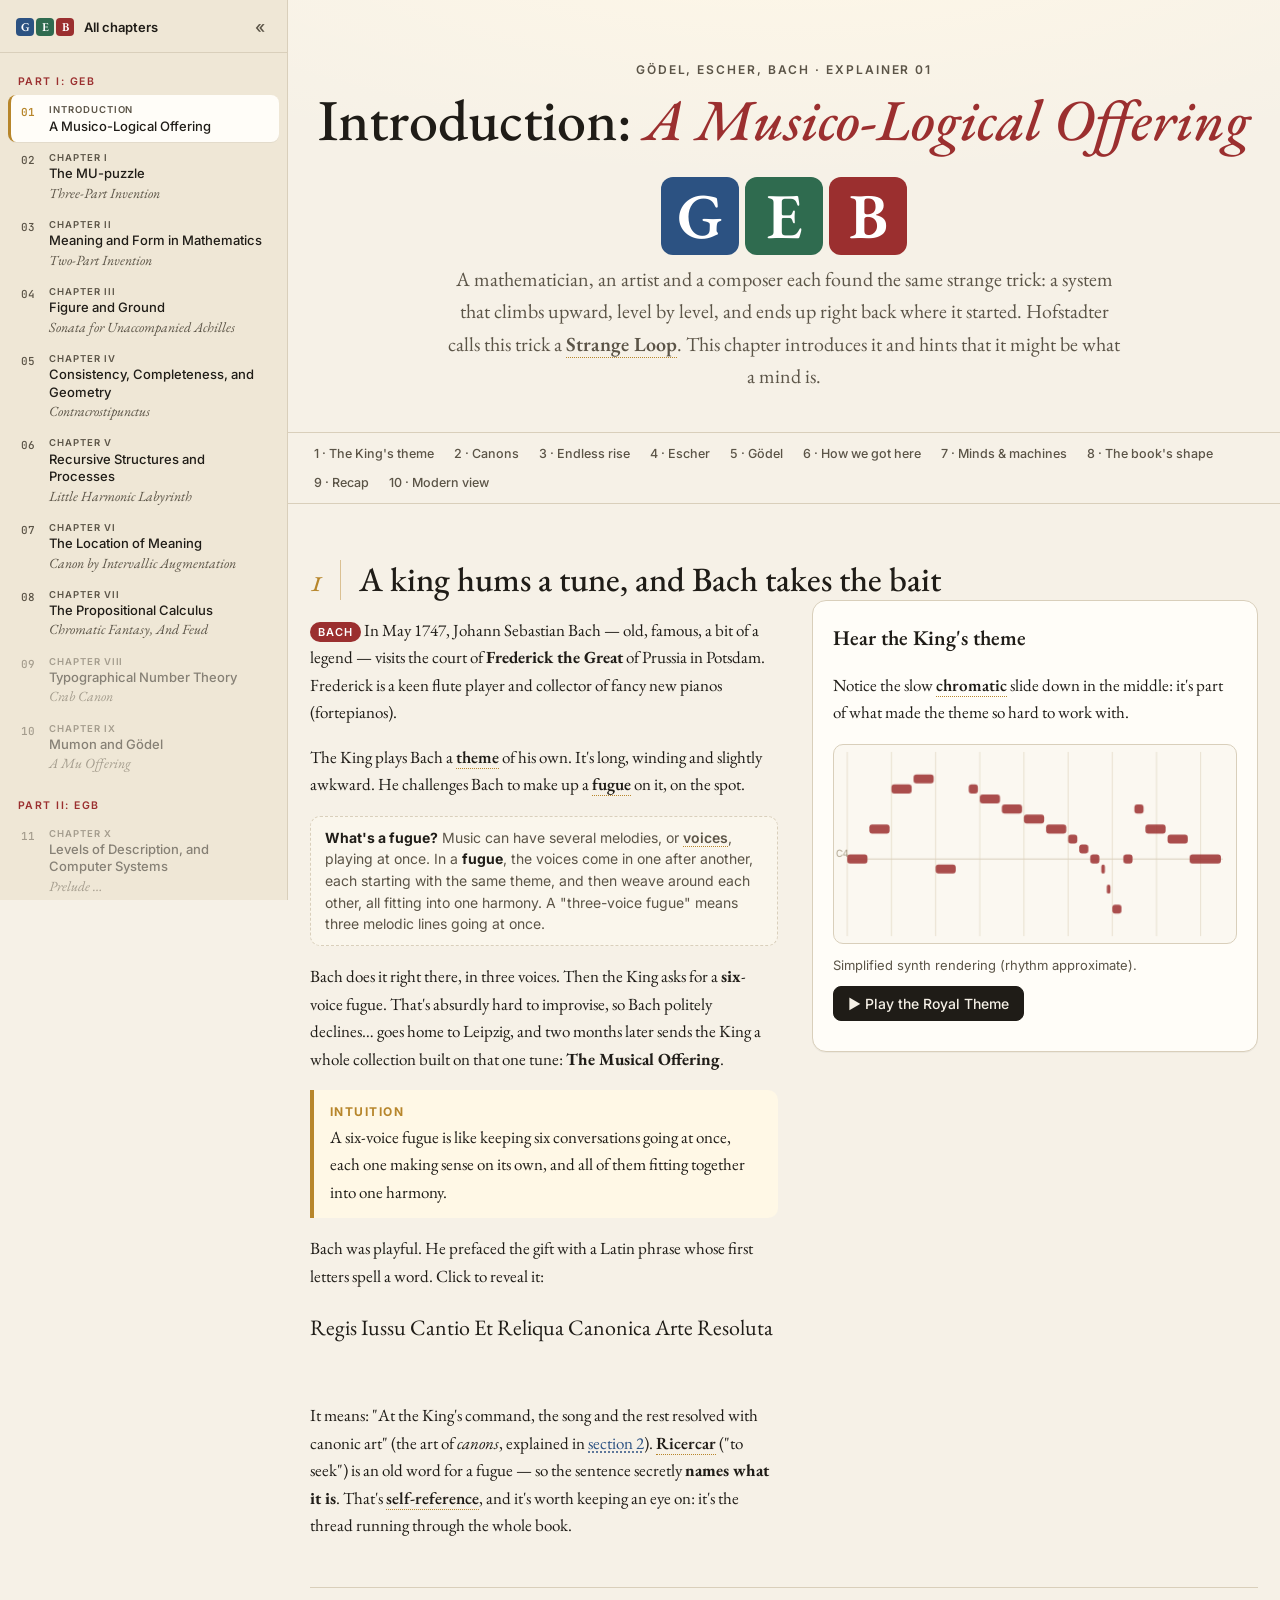
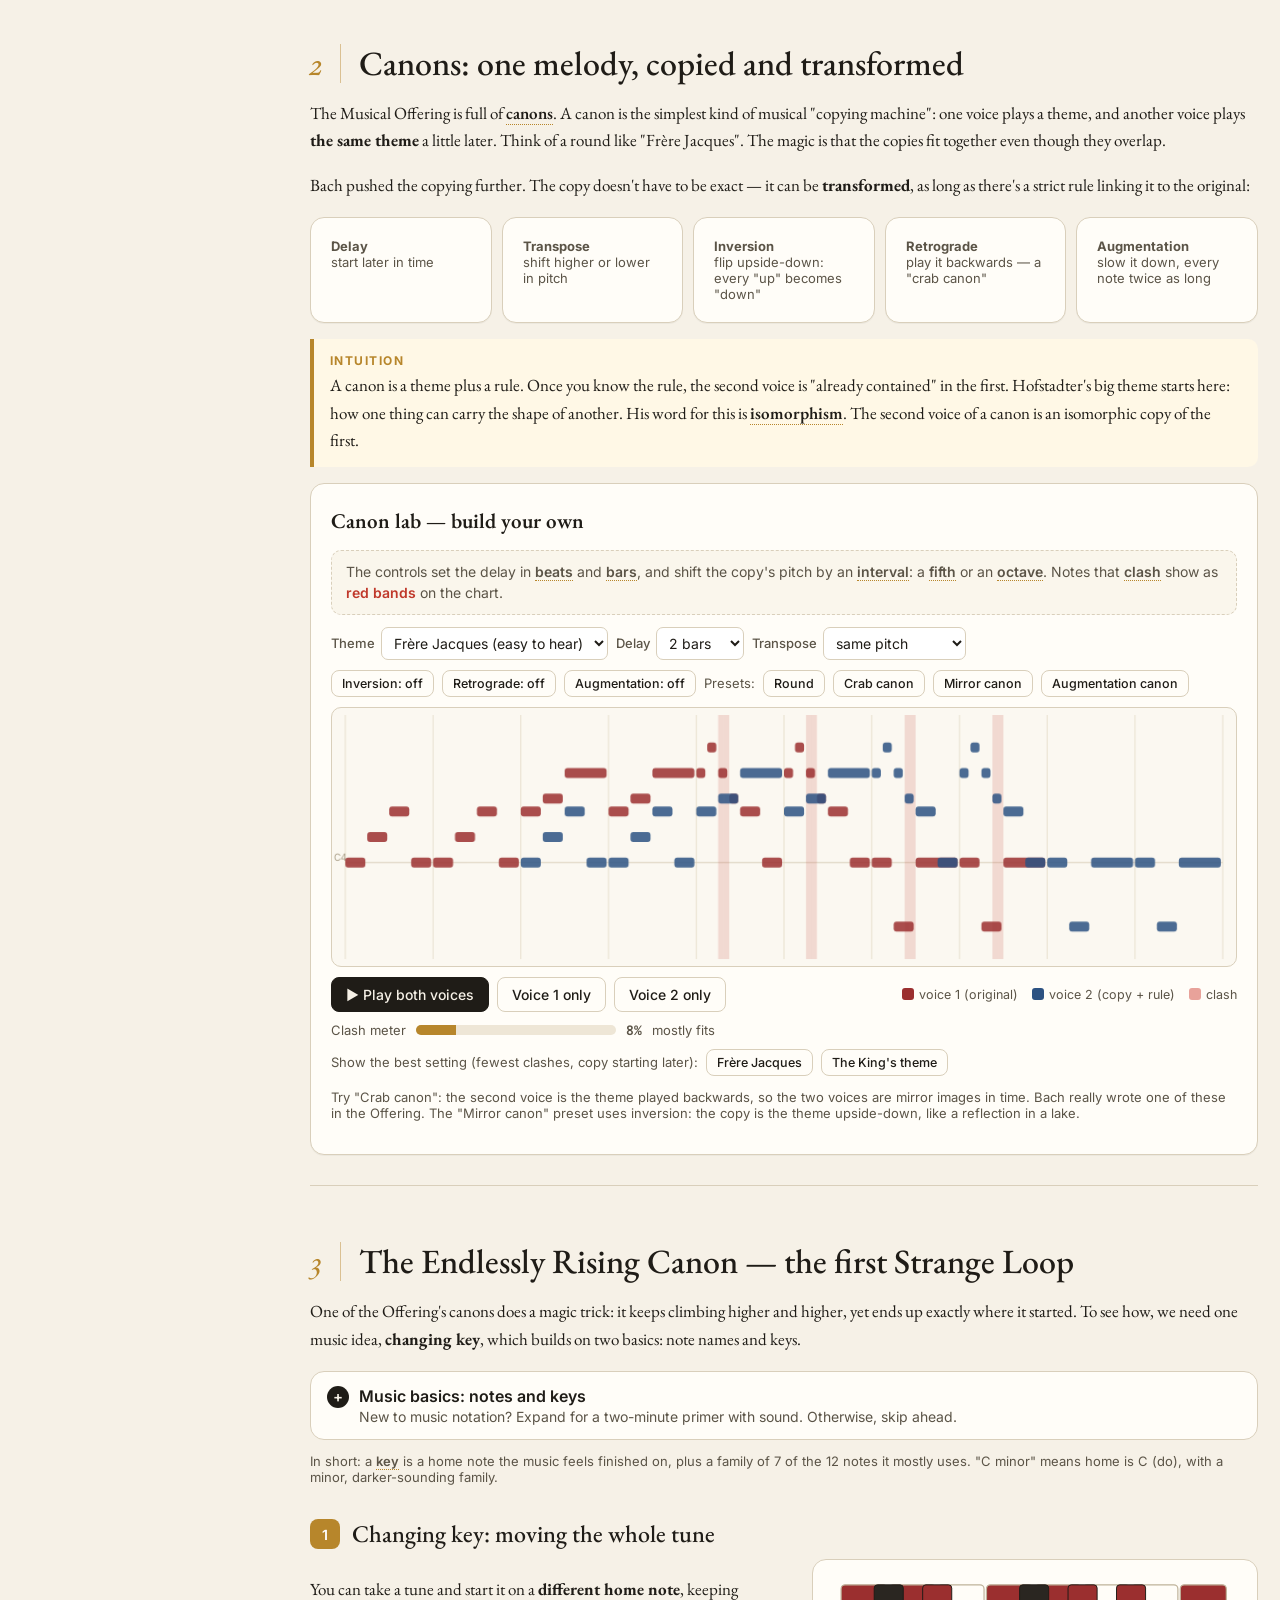
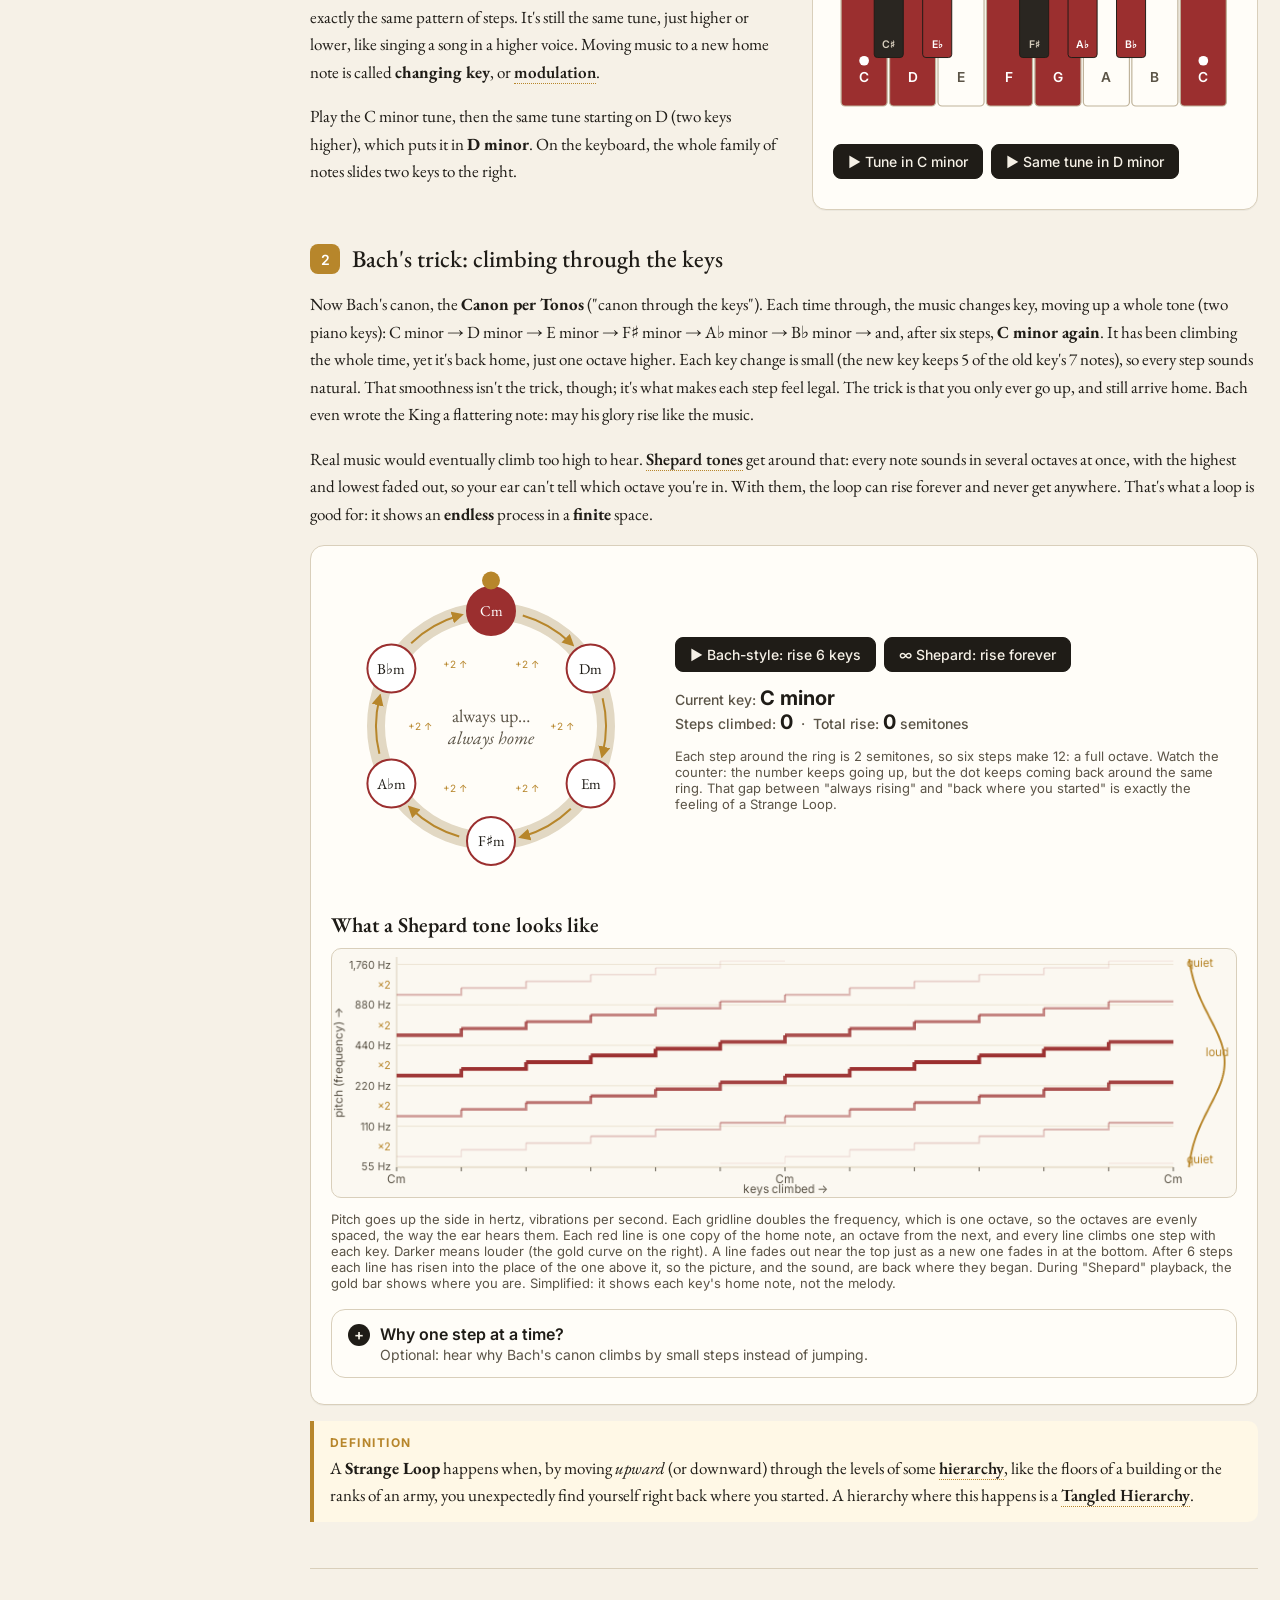
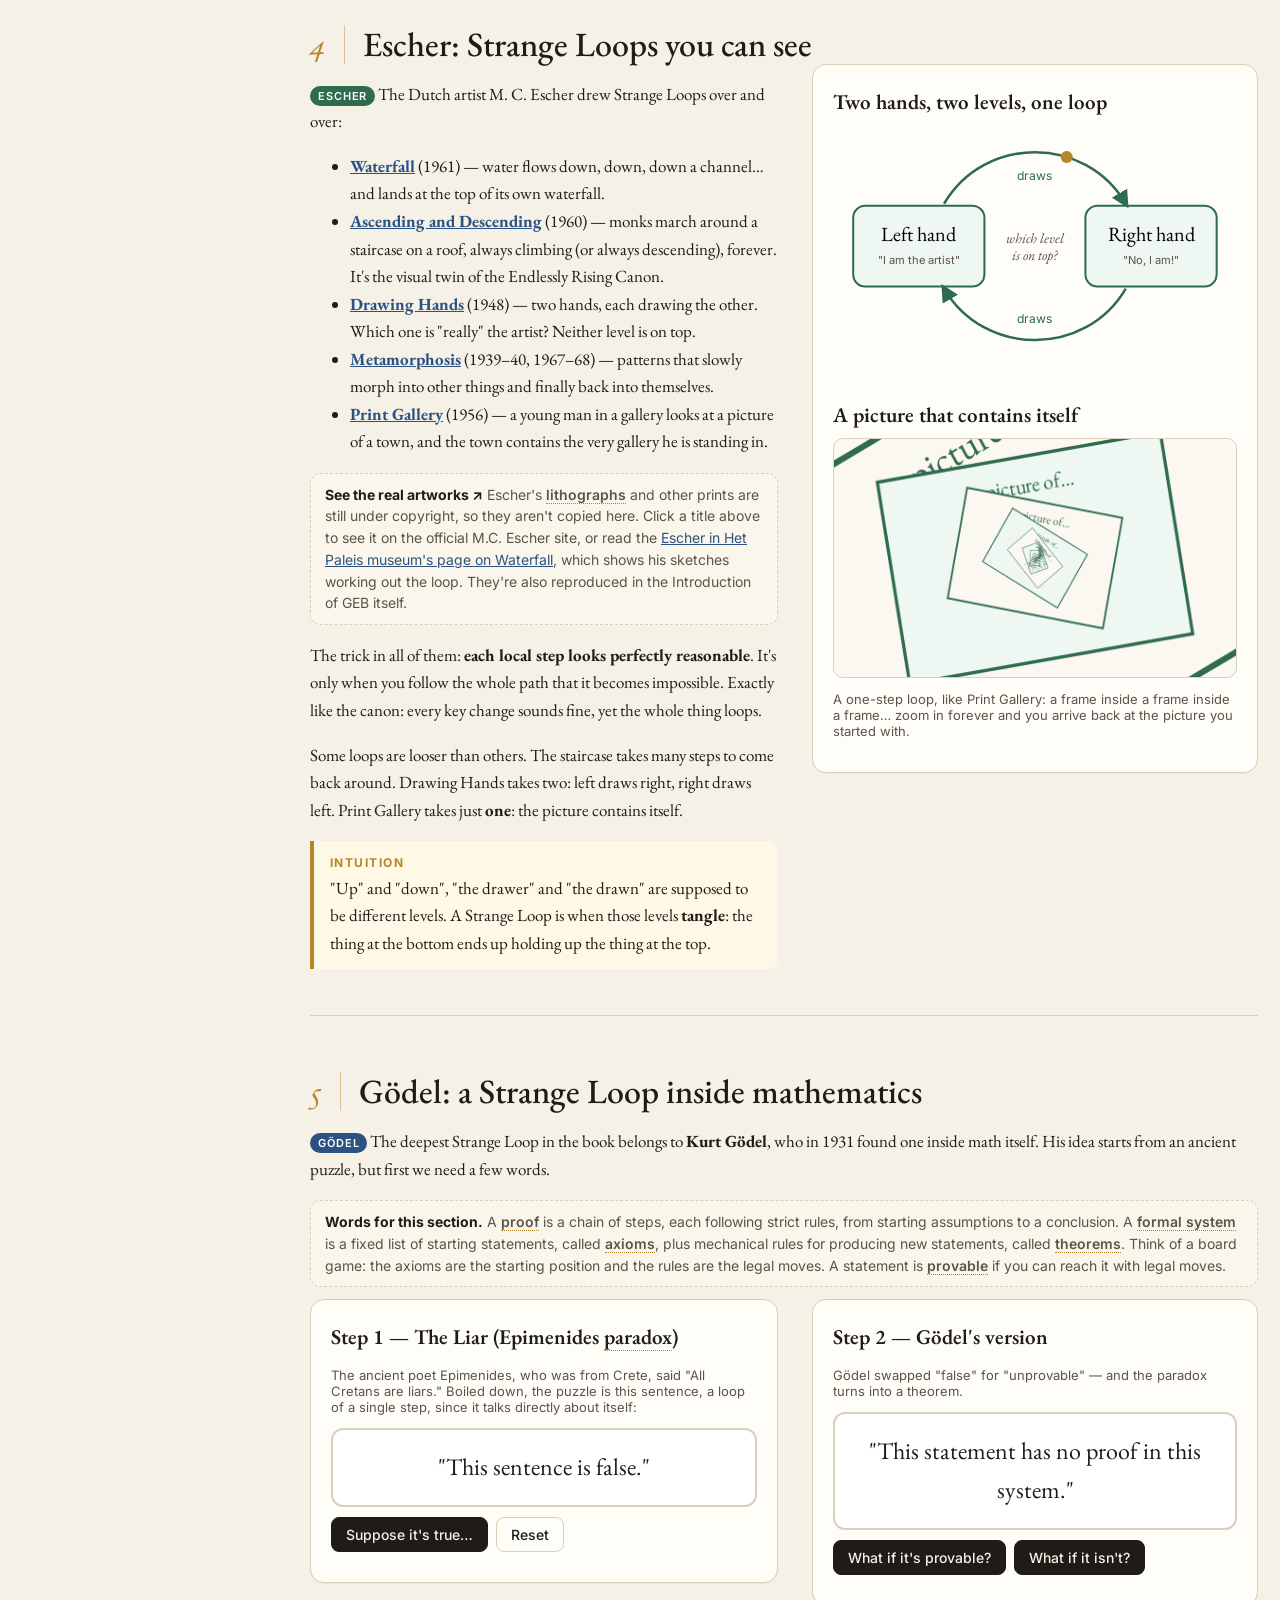
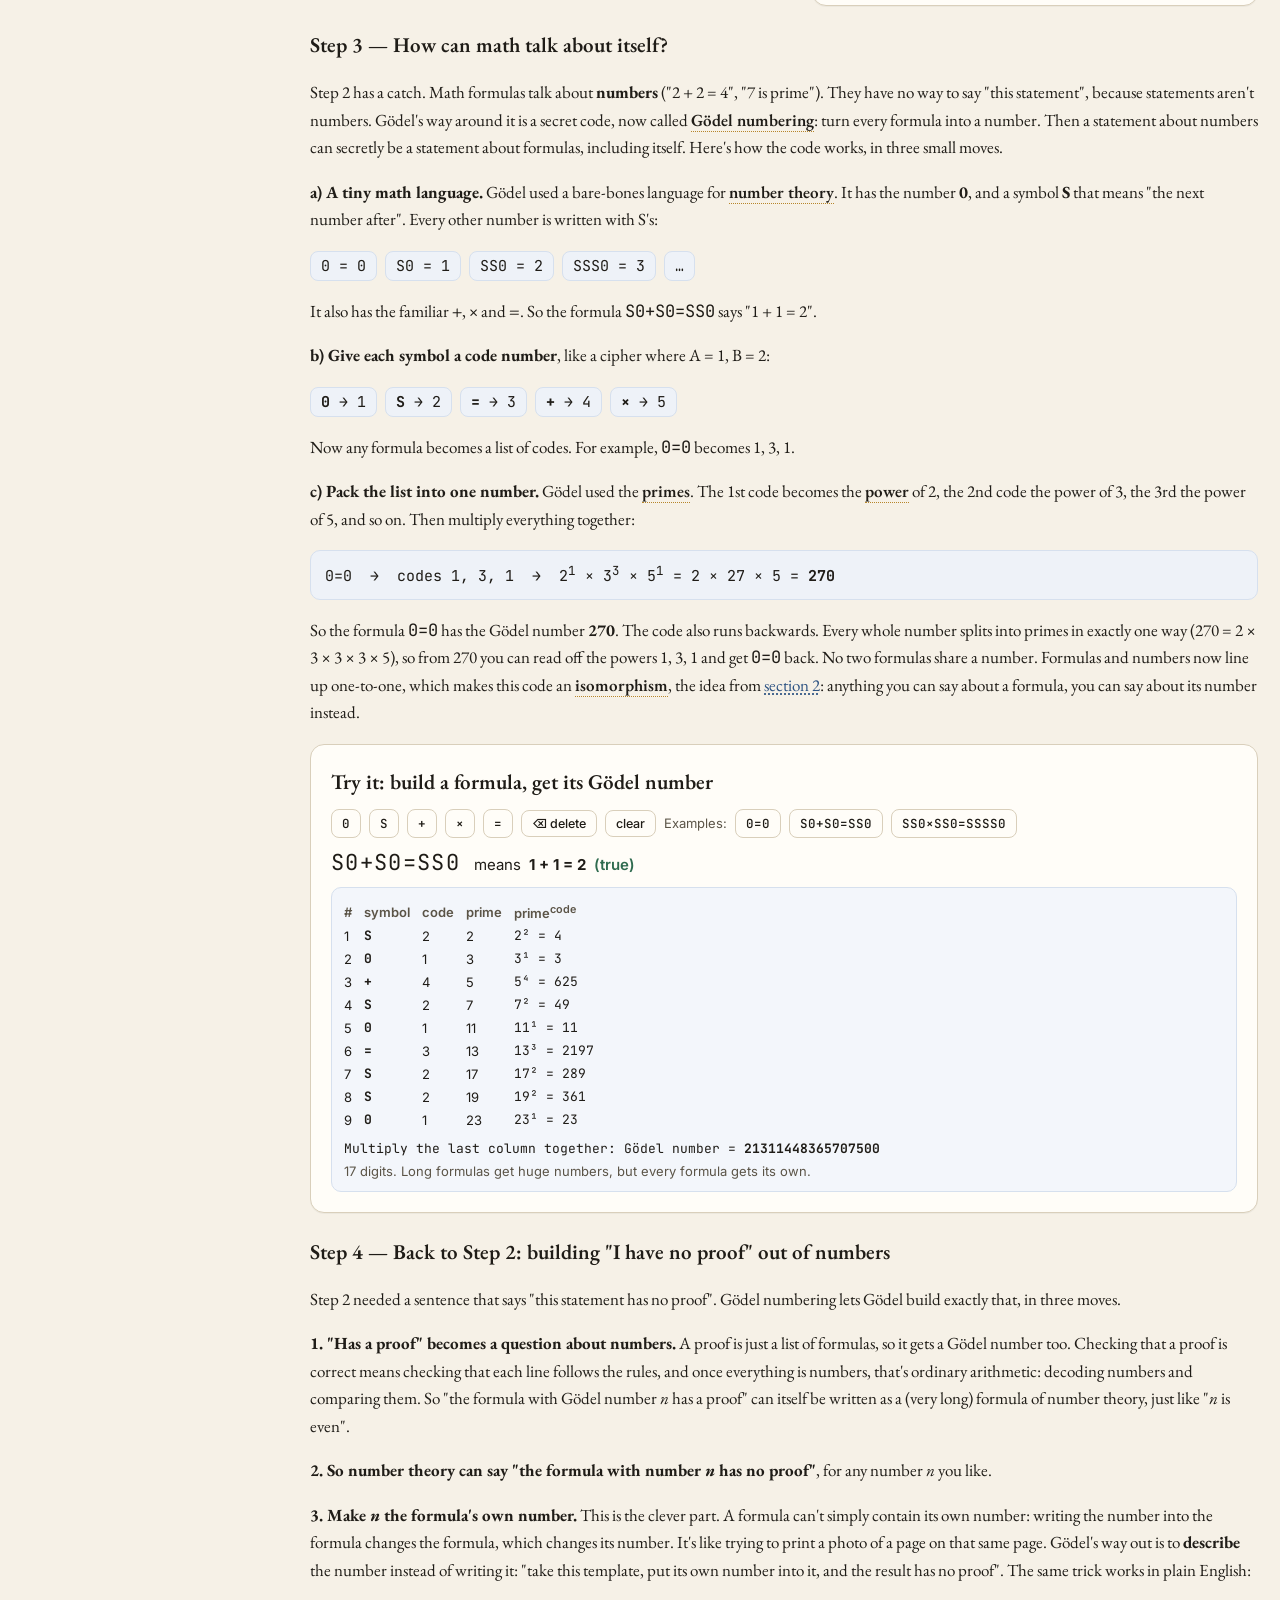
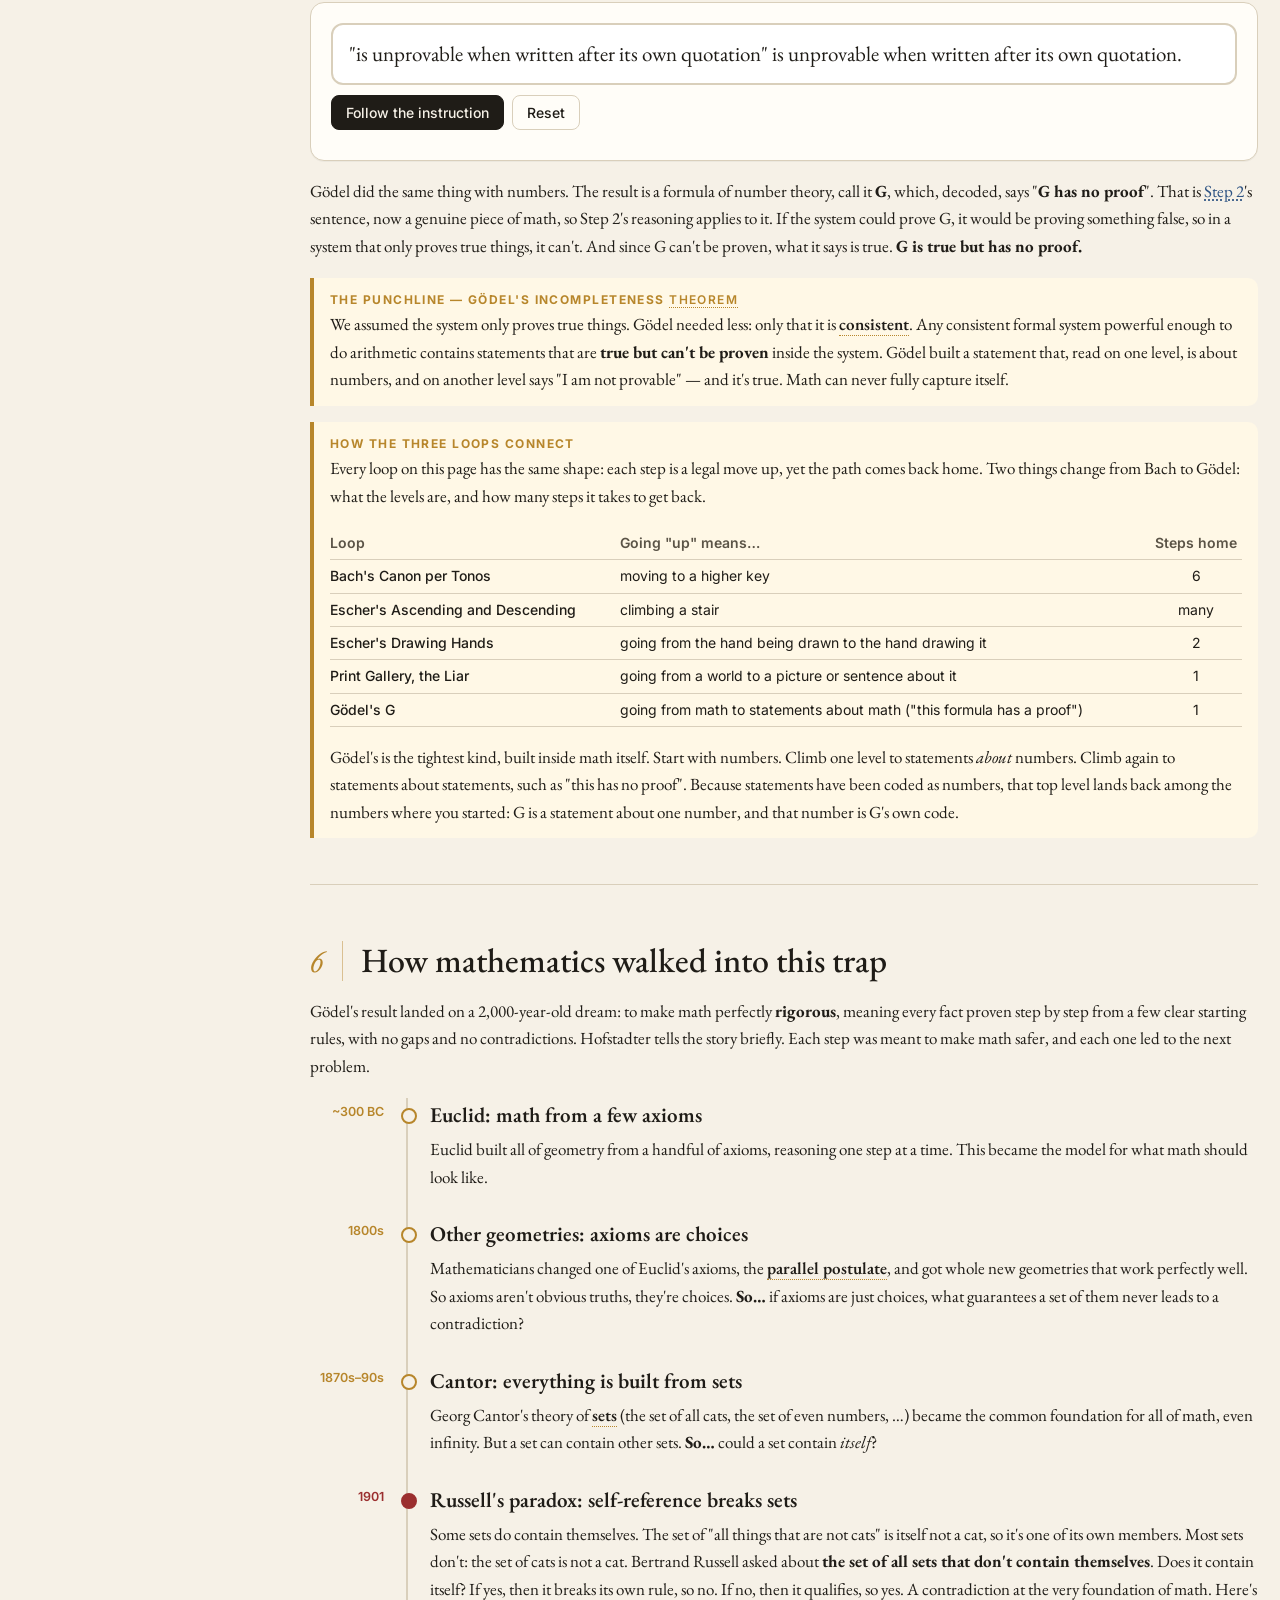
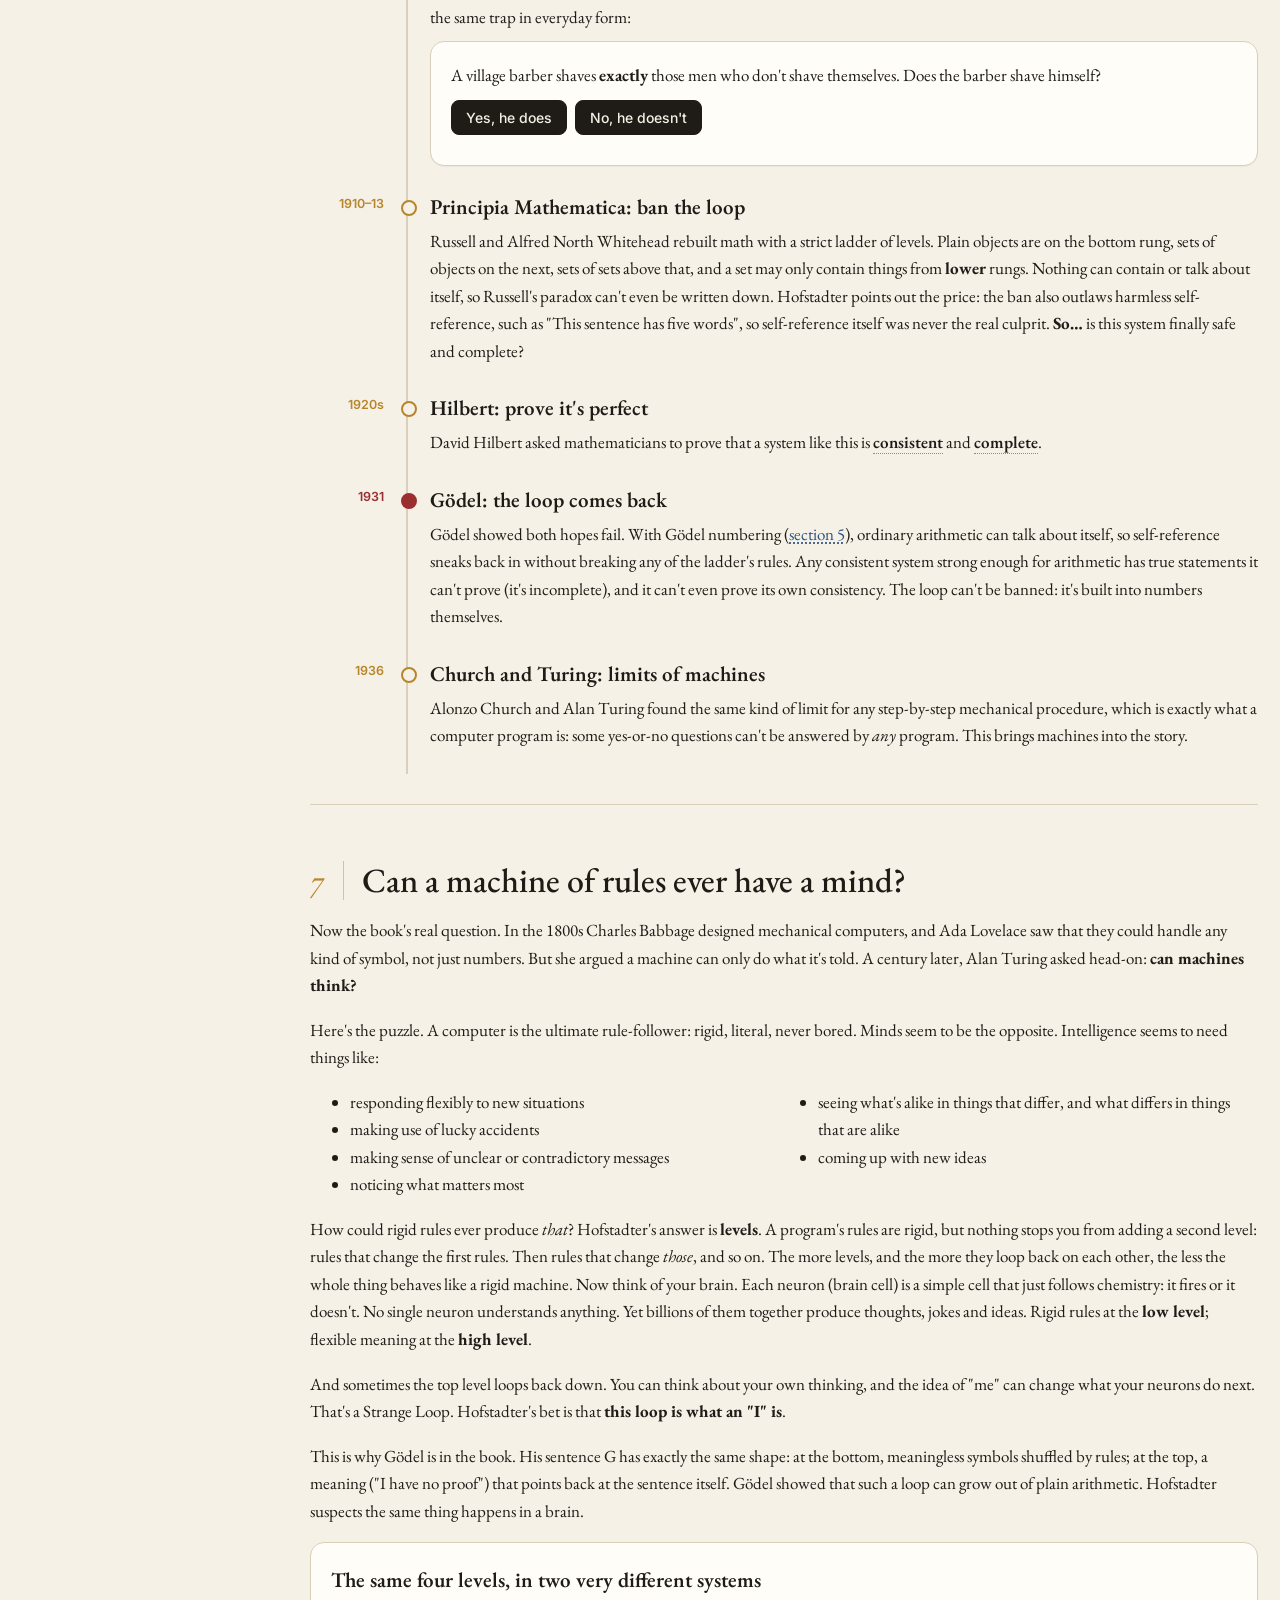
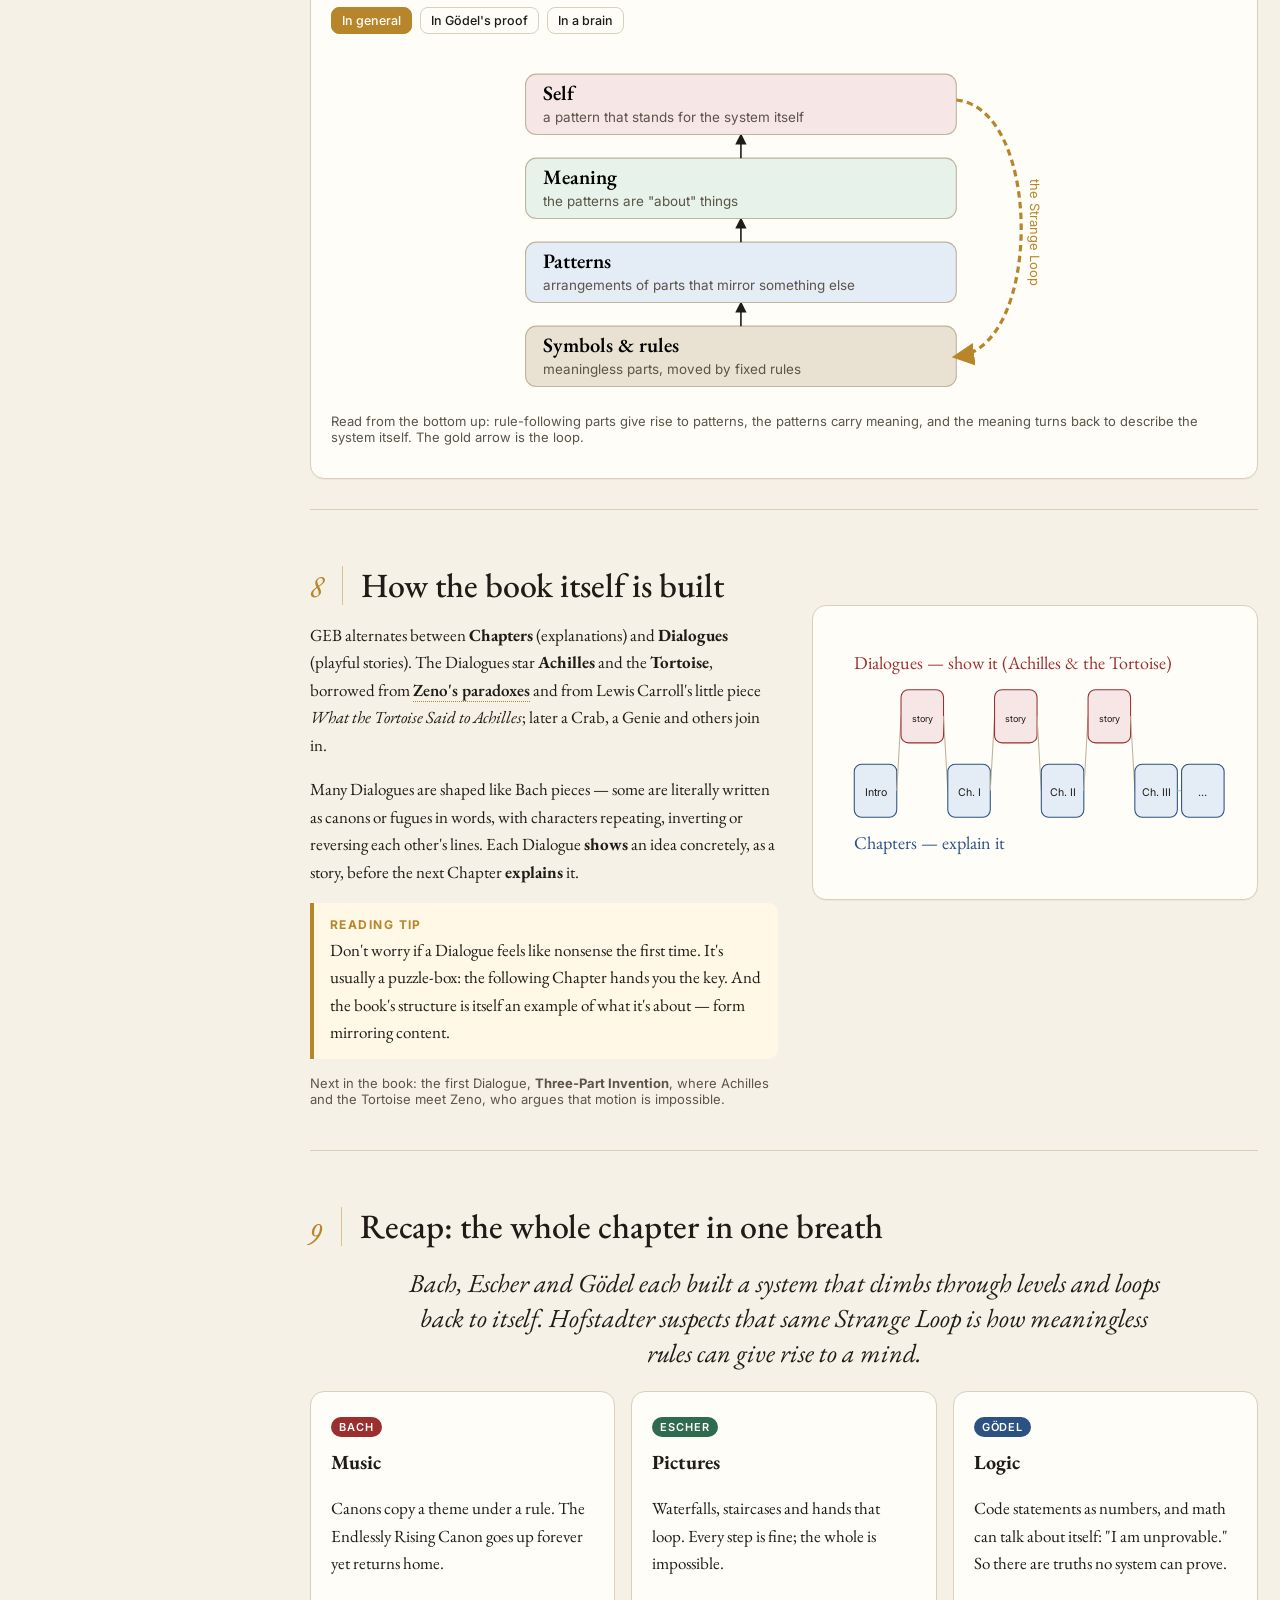
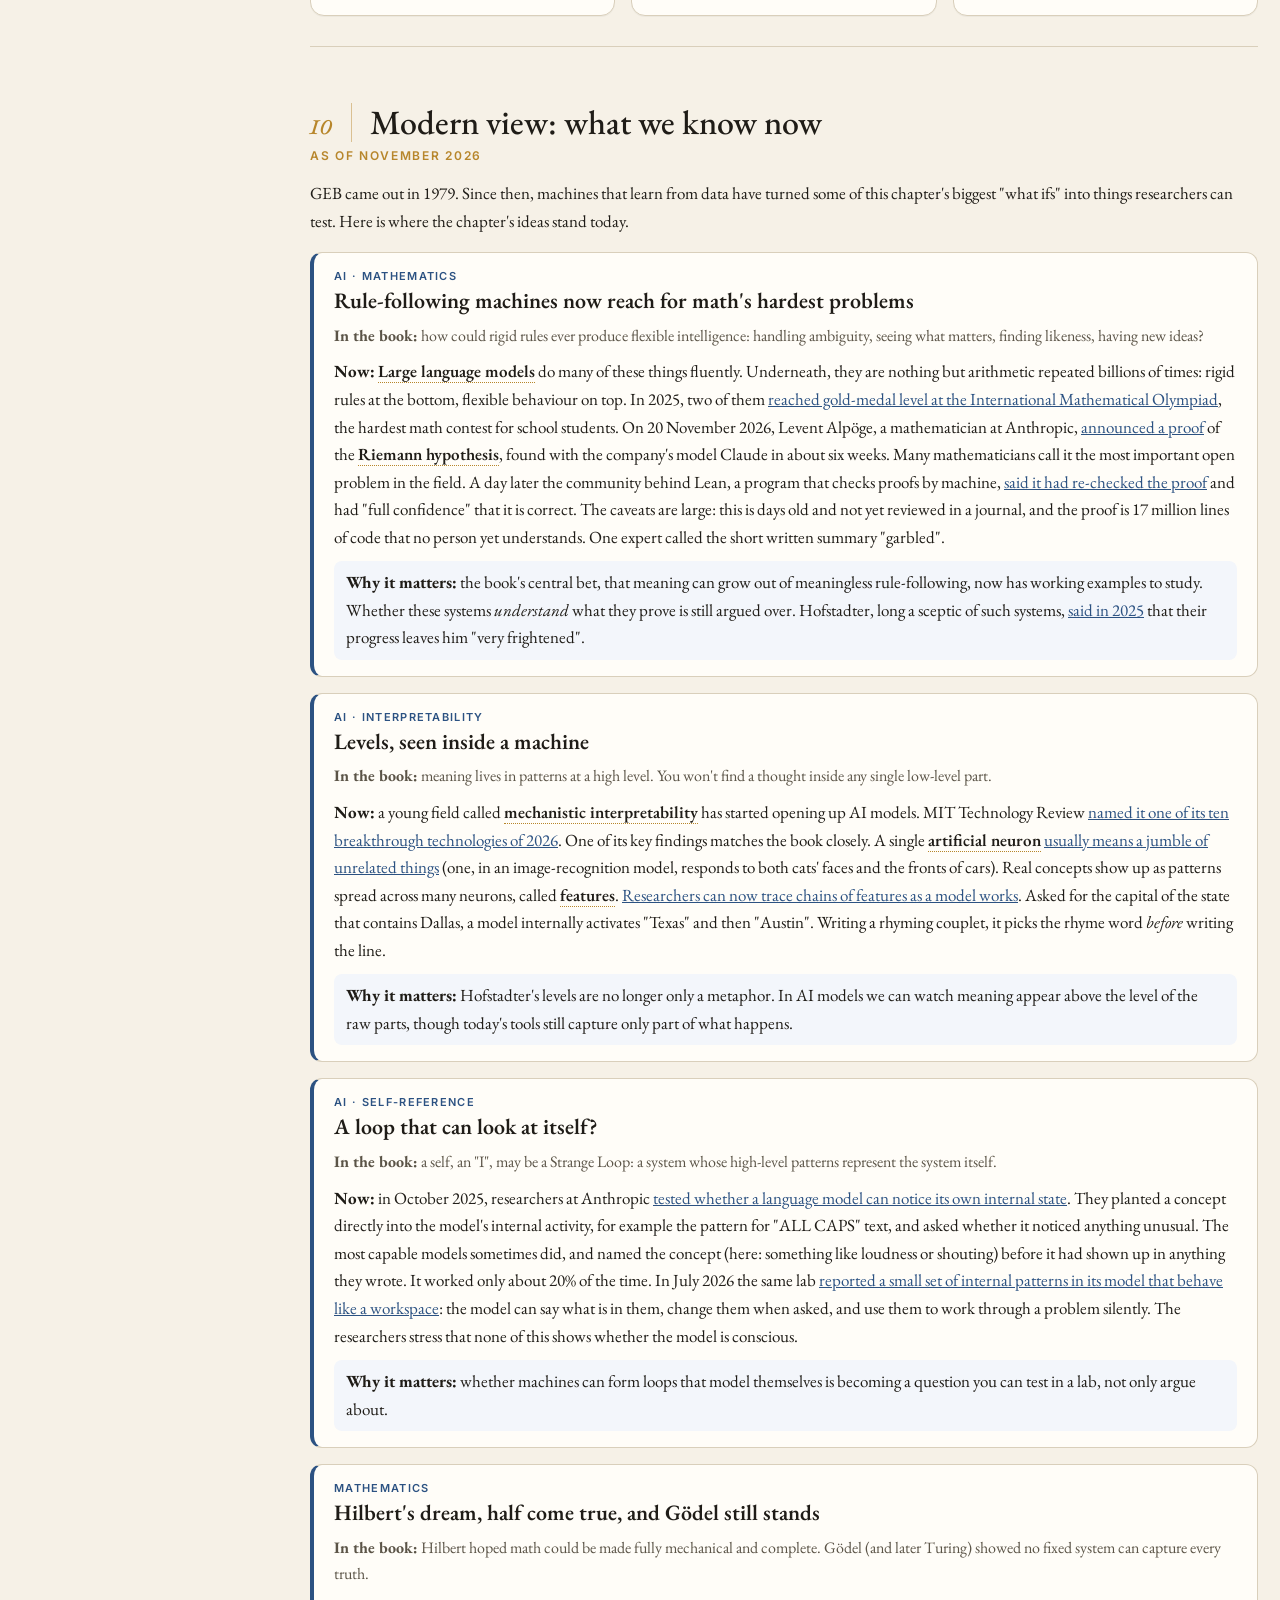
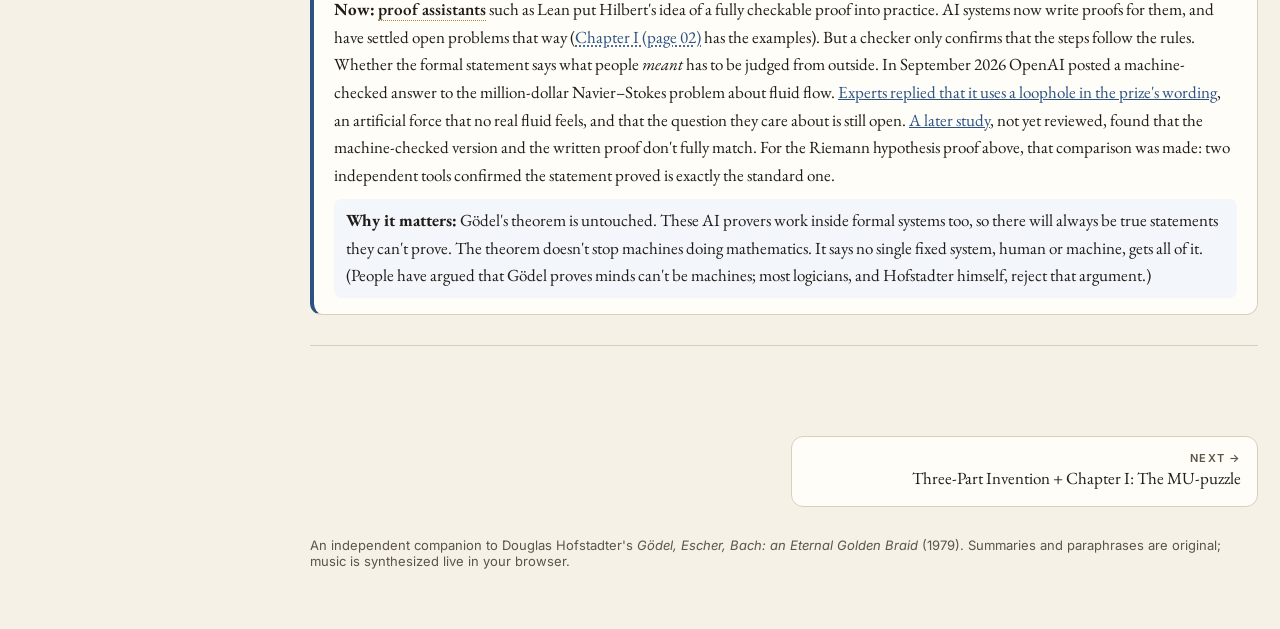
==== commit 25db947a: "Page 01: Shepard line chart (octave copies rising and fading, log-frequency axis in Hz, live cursor " ====
--- a/01-introduction/index.html
+++ b/01-introduction/index.html
@@ -183,6 +183,9 @@
         <p class="small-note">Each step around the ring is 2 semitones, so six steps make 12: a full octave. Watch the counter: the number keeps going up, but the dot keeps coming back around the same ring. That gap between "always rising" and "back where you started" is exactly the feeling of a Strange Loop.</p>
       </div>
     </div>
+    <h3>What a Shepard tone looks like</h3>
+    <canvas id="shepCv" height="250"></canvas>
+    <p class="small-note">Pitch goes up the side in hertz, vibrations per second. Each gridline doubles the frequency, which is one octave, so the octaves are evenly spaced, the way the ear hears them. Each red line is one copy of the home note, an octave from the next, and every line climbs one step with each key. Darker means louder (the gold curve on the right). A line fades out near the top just as a new one fades in at the bottom. After 6 steps each line has risen into the place of the one above it, so the picture, and the sound, are back where they began. During "Shepard" playback, the gold bar shows where you are. Simplified: it shows each key's home note, not the melody.</p>
     <details class="primer">
     <summary><span class="pm-title">Why one step at a time?</span><span class="pm-sub">Optional: hear why Bach's canon climbs by small steps instead of jumping.</span><span class="pm-sub pm-open">Click to collapse.</span></summary>
     <div class="primer-body">
@@ -658,7 +661,43 @@
     osc.start(t); osc.stop(hold+0.2);
   }
 }
-function stopShepard(){if(shep){clearInterval(shep.timer);shep=null;}}
+function stopShepard(){if(shep){clearInterval(shep.timer);shep=null;} drawShep(null);}
+function drawShep(pos){
+  const cv=$('shepCv'), dpr=window.devicePixelRatio||1, W=cv.clientWidth, H=+cv.getAttribute('height');
+  cv.width=W*dpr; cv.height=H*dpr; cv.style.height=H+'px';
+  const g=cv.getContext('2d'); g.setTransform(dpr,0,0,dpr,0,0); g.clearRect(0,0,W,H);
+  const N=12, padL=68, padR=66, padT=8, padB=30, pw=W-padL-padR, ph=H-padT-padB;
+  const C0=Math.log2(16.352), center=Math.log2(330), sig=1.1, lo=center-2.6, hi=center+2.6;  // same loudness curve as the sound
+  const wt=l=>Math.exp(-Math.pow(l-center,2)/(2*sig*sig));
+  const X=st=>padL+pw*st/N, Y=l=>padT+ph*(1-(l-lo)/(hi-lo));
+  g.strokeStyle='#d8cdb6'; g.lineWidth=1; g.beginPath(); g.moveTo(padL,padT); g.lineTo(padL,padT+ph); g.lineTo(padL+pw,padT+ph); g.stroke();
+  g.fillStyle='#5b5447'; g.font='12px Inter,sans-serif'; g.textAlign='center';
+  for(let st=0;st<=N;st++){g.fillRect(X(st)-0.5,padT+ph,1,4); if(st%6===0) g.fillText(KEYS[0].replace(' minor','m'),X(st),padT+ph+16);}
+  g.fillText('keys climbed →',padL+pw/2,padT+ph+26);
+  g.save(); g.translate(11,padT+ph/2); g.rotate(-Math.PI/2); g.fillText('pitch (frequency) →',0,0); g.restore();
+  g.textAlign='right'; let prevY=null;
+  for(const hz of [55,110,220,440,880,1760]){
+    const y=Y(Math.log2(hz)); g.strokeStyle='#ece4d3'; g.lineWidth=1; g.beginPath(); g.moveTo(padL,y); g.lineTo(padL+pw,y); g.stroke();
+    g.fillStyle='#5b5447'; g.font='11px Inter,sans-serif'; g.fillText(hz.toLocaleString('en')+' Hz',padL-6,y+4);
+    if(prevY!=null){g.fillStyle='#b7862b'; g.fillText('×2',padL-6,(y+prevY)/2+4);} prevY=y;
+  }
+  g.font='12px Inter,sans-serif';
+  const cur=pos==null?null:pos%N, curStep=cur==null?-1:Math.floor(cur);
+  for(let k=-3;k<11;k++){
+    for(let st=0;st<N;st++){
+      const l=C0+k+st/6, l2=l+1/6; if(l<lo||l>hi) continue;
+      const w=wt(l), a=Math.max(w,0.06);
+      g.strokeStyle=`rgba(155,47,47,${a})`; g.lineWidth=1.2+2.8*w;
+      g.beginPath(); g.moveTo(X(st),Y(l)); g.lineTo(X(st+1),Y(l)); if(st<N-1&&l2<=hi) g.lineTo(X(st+1),Y(l2)); g.stroke();
+      if(st===curStep){g.fillStyle=`rgba(183,134,43,${Math.max(w,0.15)})`; g.beginPath(); g.arc(X(cur),Y(l),2+5*w,0,7); g.fill();}
+    }
+  }
+  if(cur!=null){g.fillStyle='rgba(183,134,43,.35)'; g.fillRect(X(cur)-1.5,padT,3,ph);}
+  const bx=padL+pw+14; g.strokeStyle='#b7862b'; g.lineWidth=2; g.beginPath();
+  for(let l=lo;l<=hi;l+=0.05){const x=bx+40*wt(l), y=Y(l); l===lo?g.moveTo(x,y):g.lineTo(x,y);} g.stroke();
+  g.fillStyle='#b7862b'; g.textAlign='left'; g.fillText('loud',bx+20,Y(center)-6); g.fillText('quiet',bx,padT+10); g.fillText('quiet',bx,padT+ph-4);
+}
+drawShep(null); window.addEventListener('resize',()=>{if(!shep)drawShep(null);});
 function startRise(mode){
   stopSound(); const out=newBus(), c=ac(), spb=0.27;
   kb.cur=null;
@@ -685,6 +724,7 @@
     if(shep && shep.endAt && c.currentTime>shep.endAt){stopSound();return;}
     const now=c.currentTime; let cur=null; for(const m of marks){if(m.time<=now)cur=m;}
     if(cur){highlightKey(cur.rep%6,cur.rep);}
+    if(cur&&mode==='shep') drawShep(cur.rep+Math.min(1,(now-cur.time)/(motifLen*spb)));
   },50);
 }
 playToggle($('riseBach'),()=>startRise('bach'));
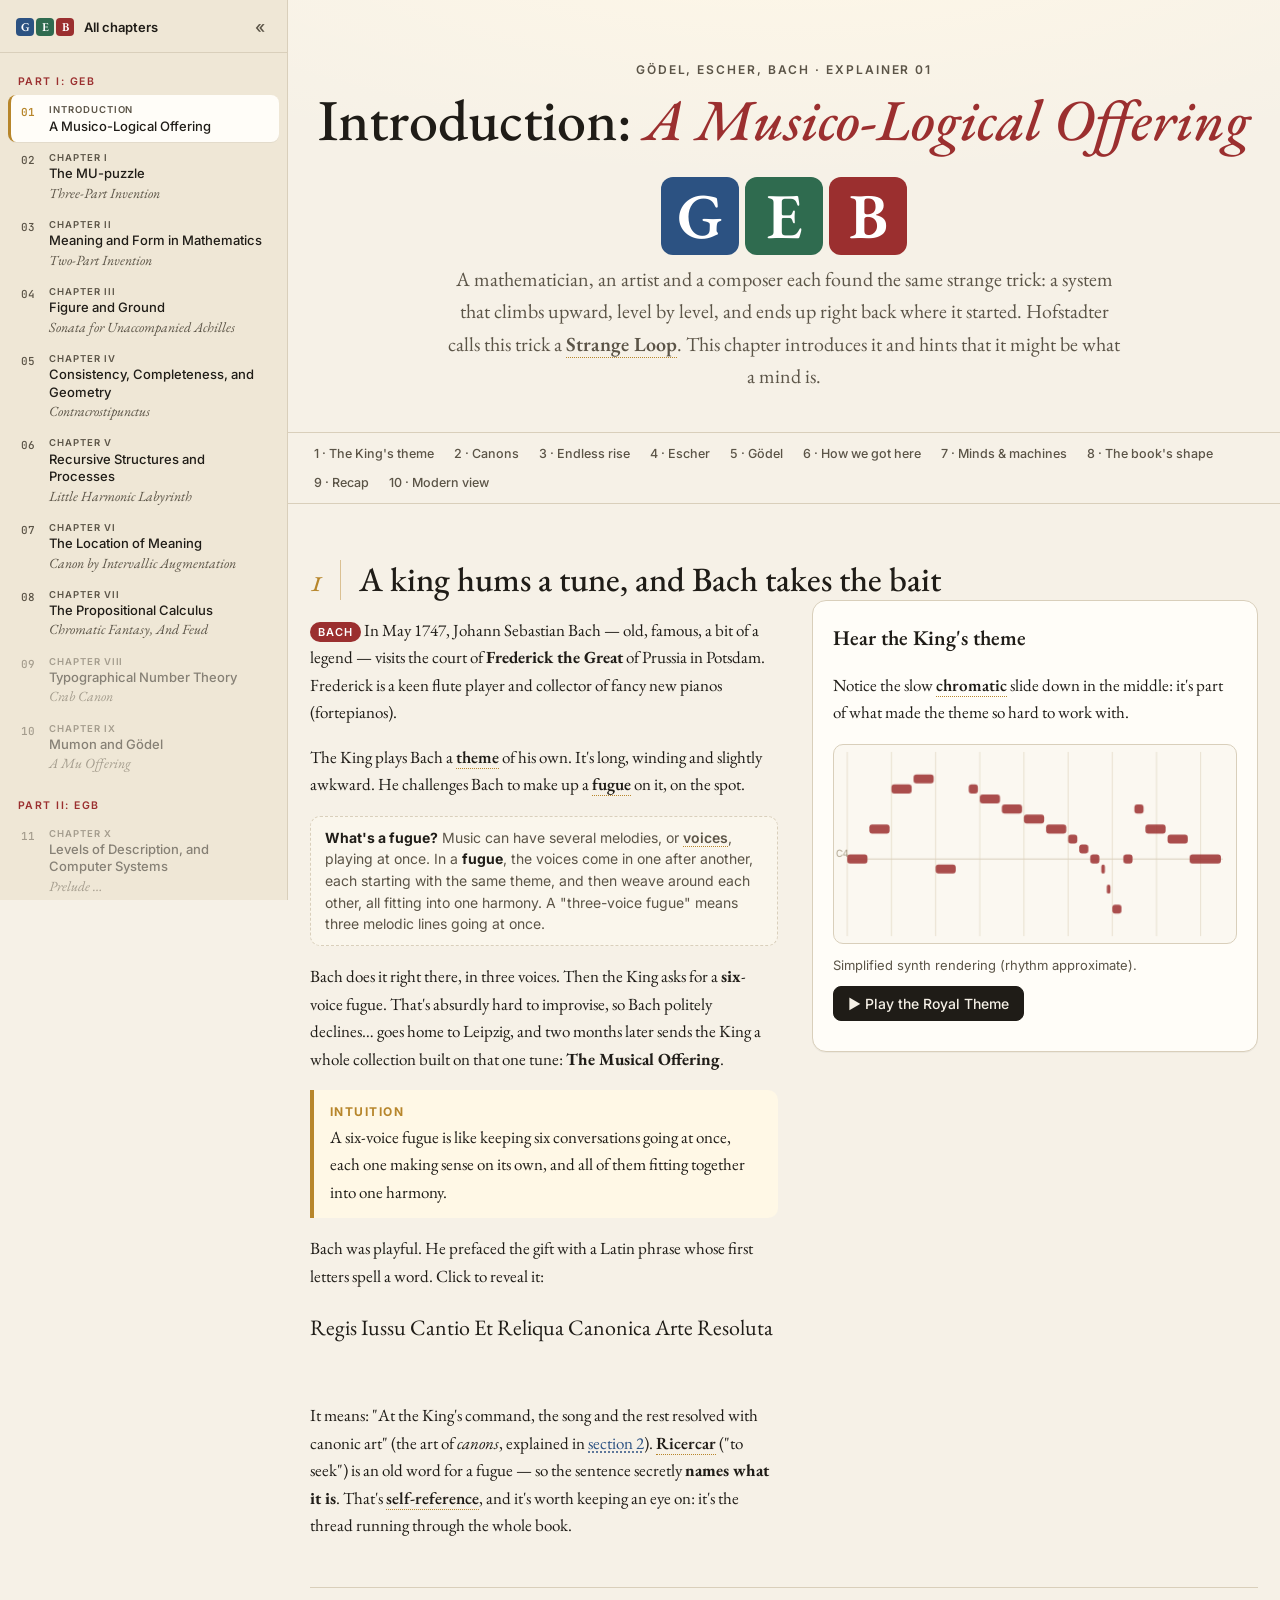
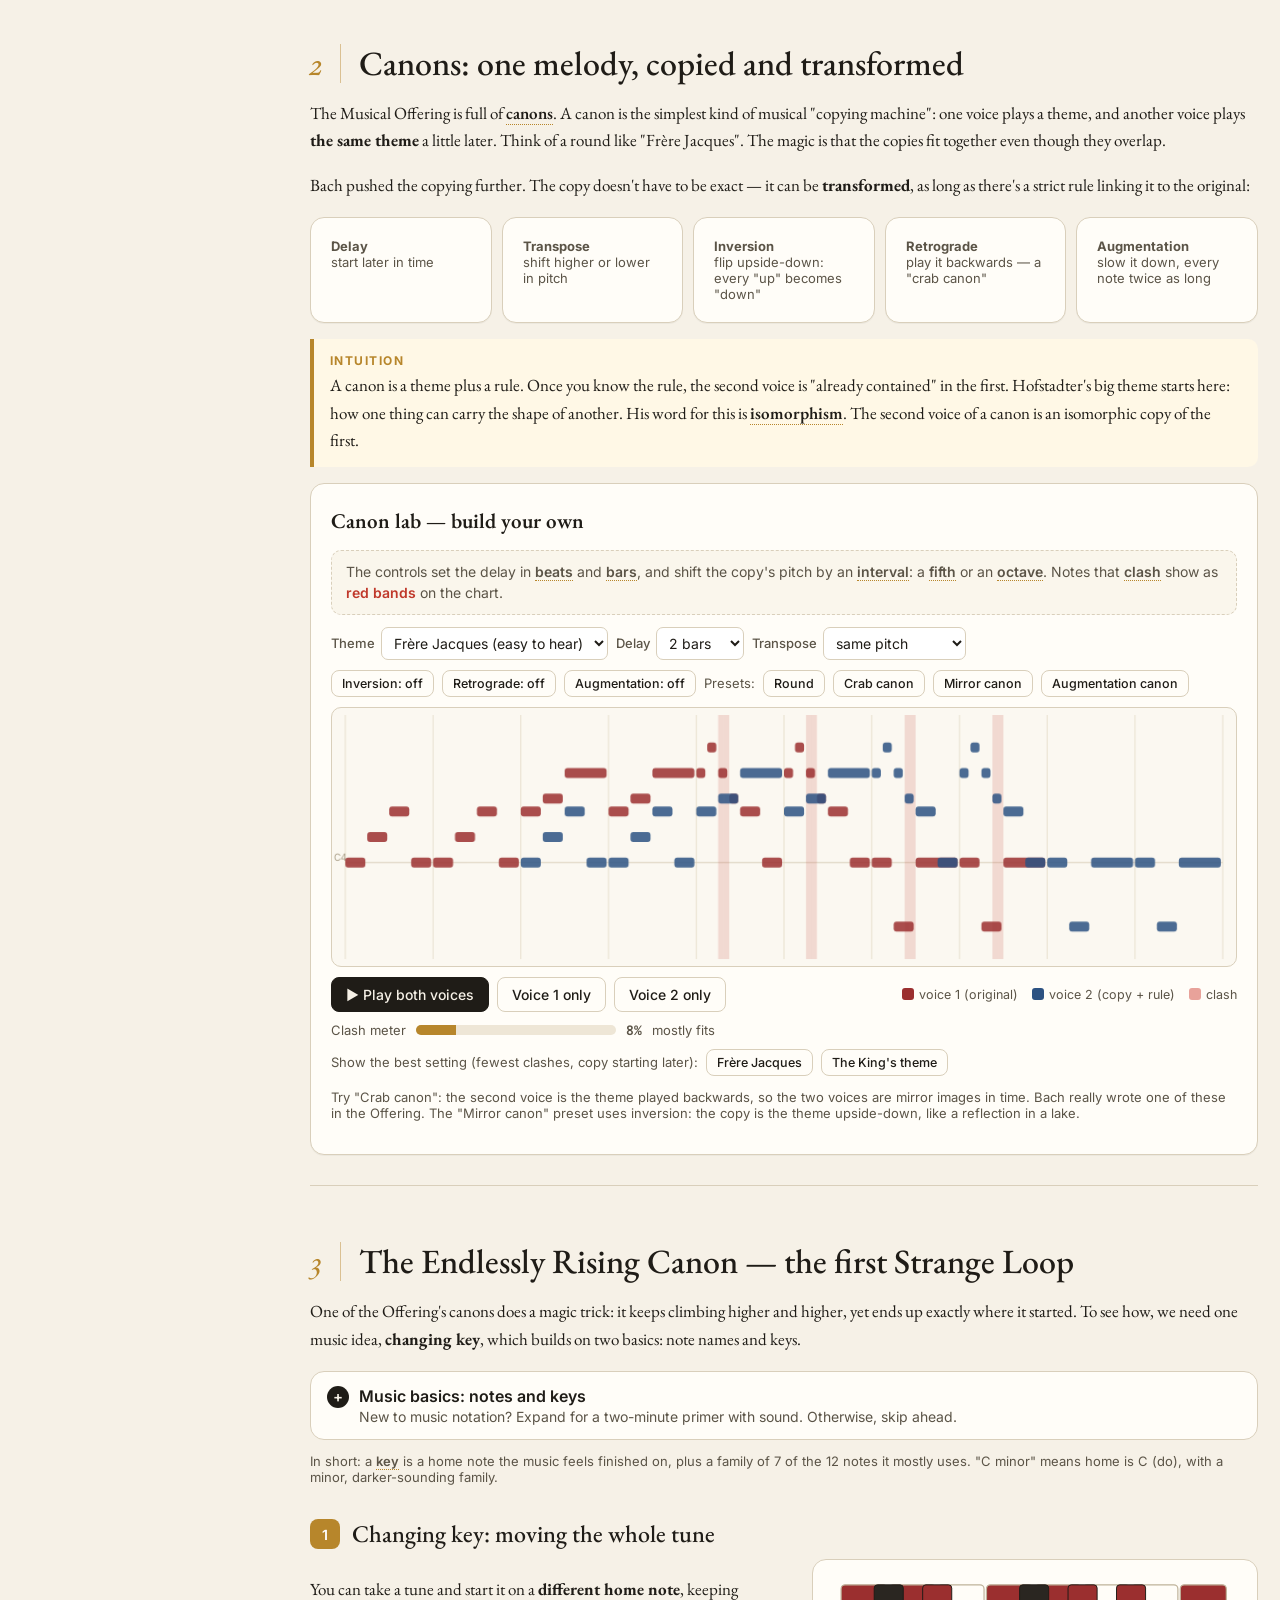
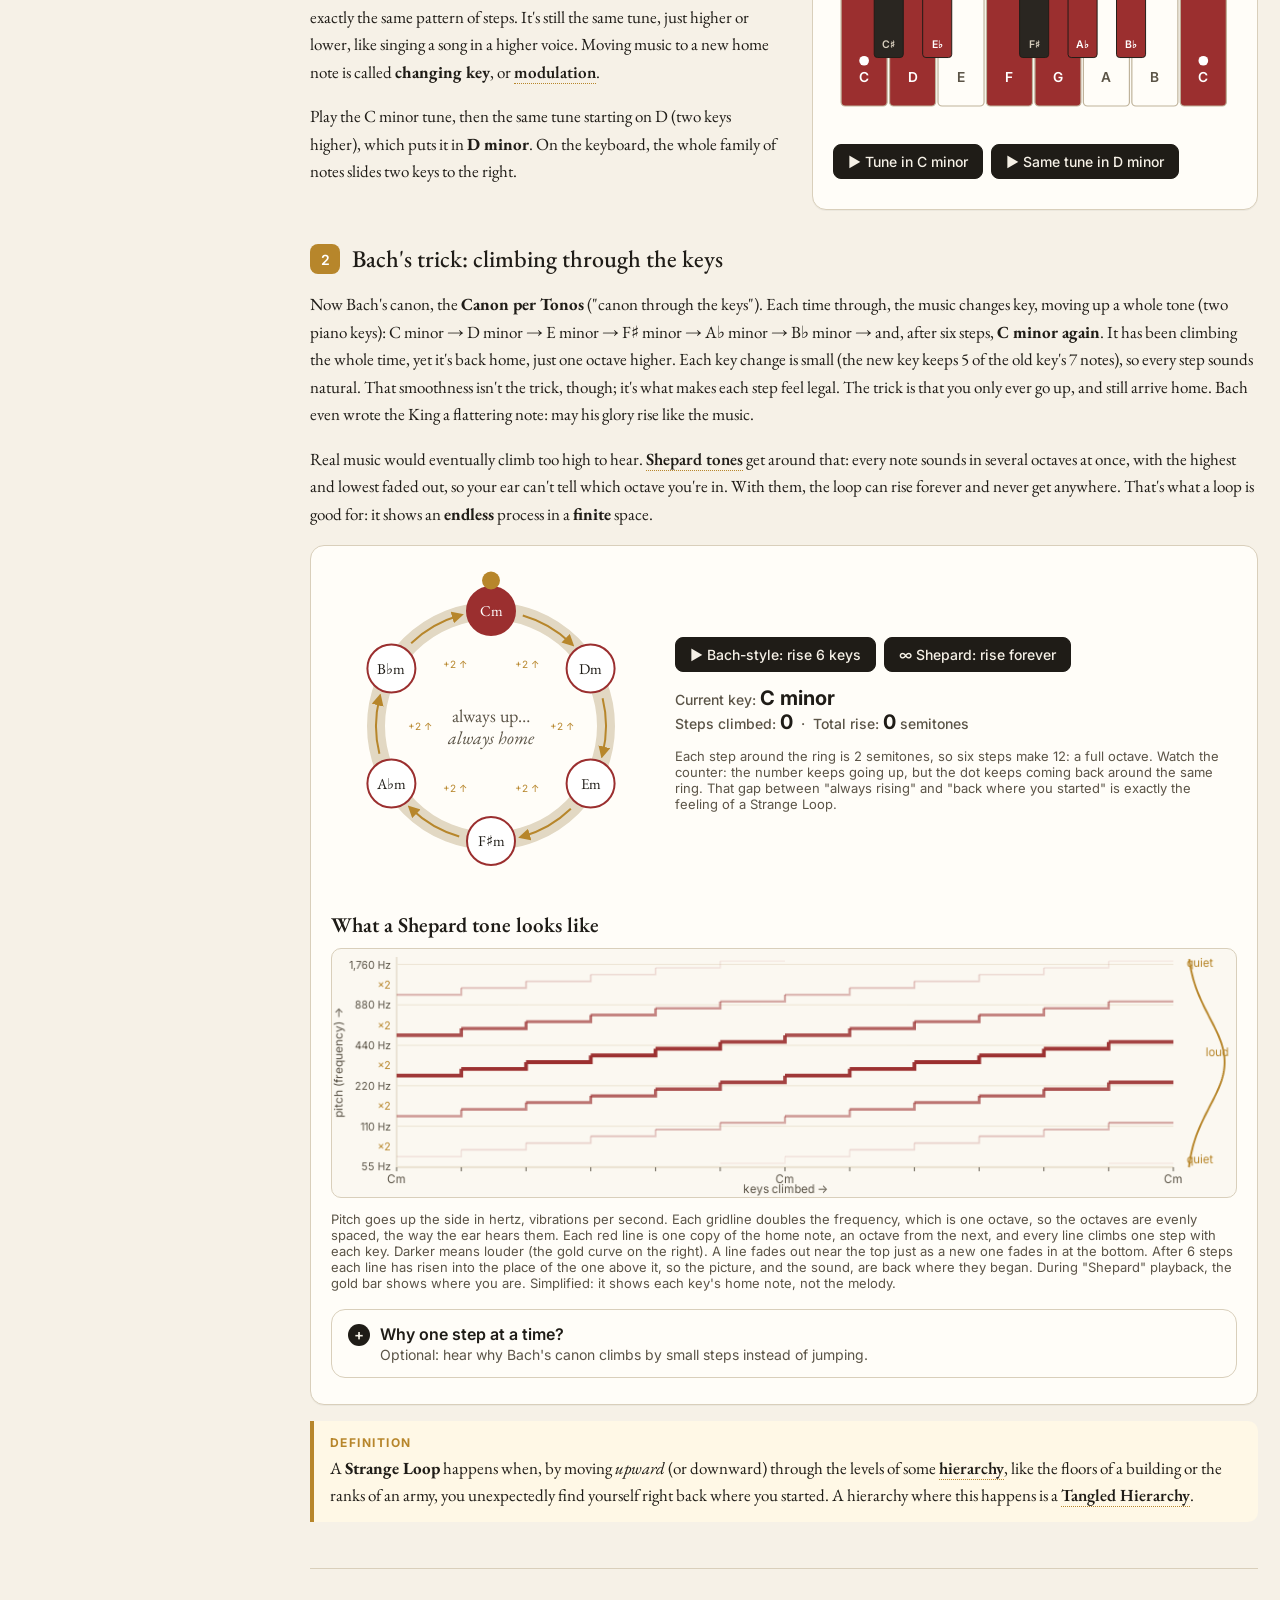
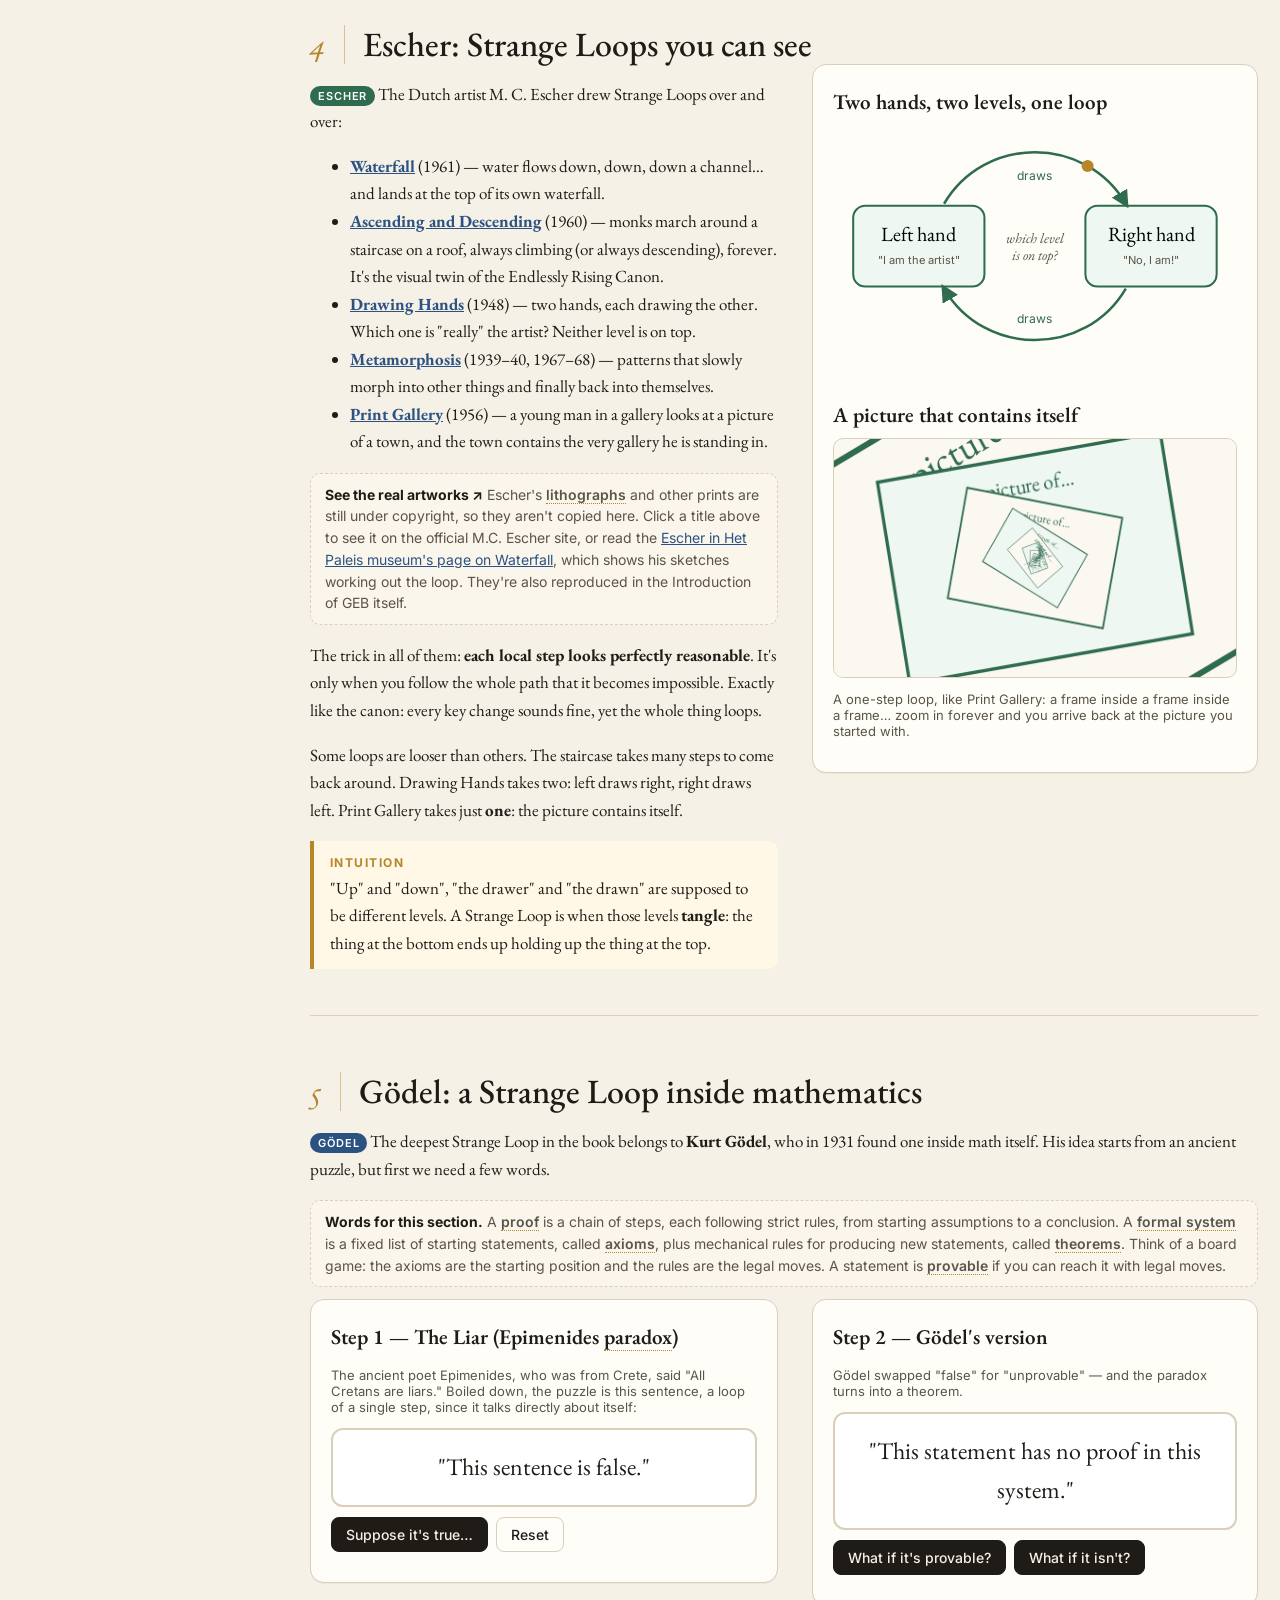
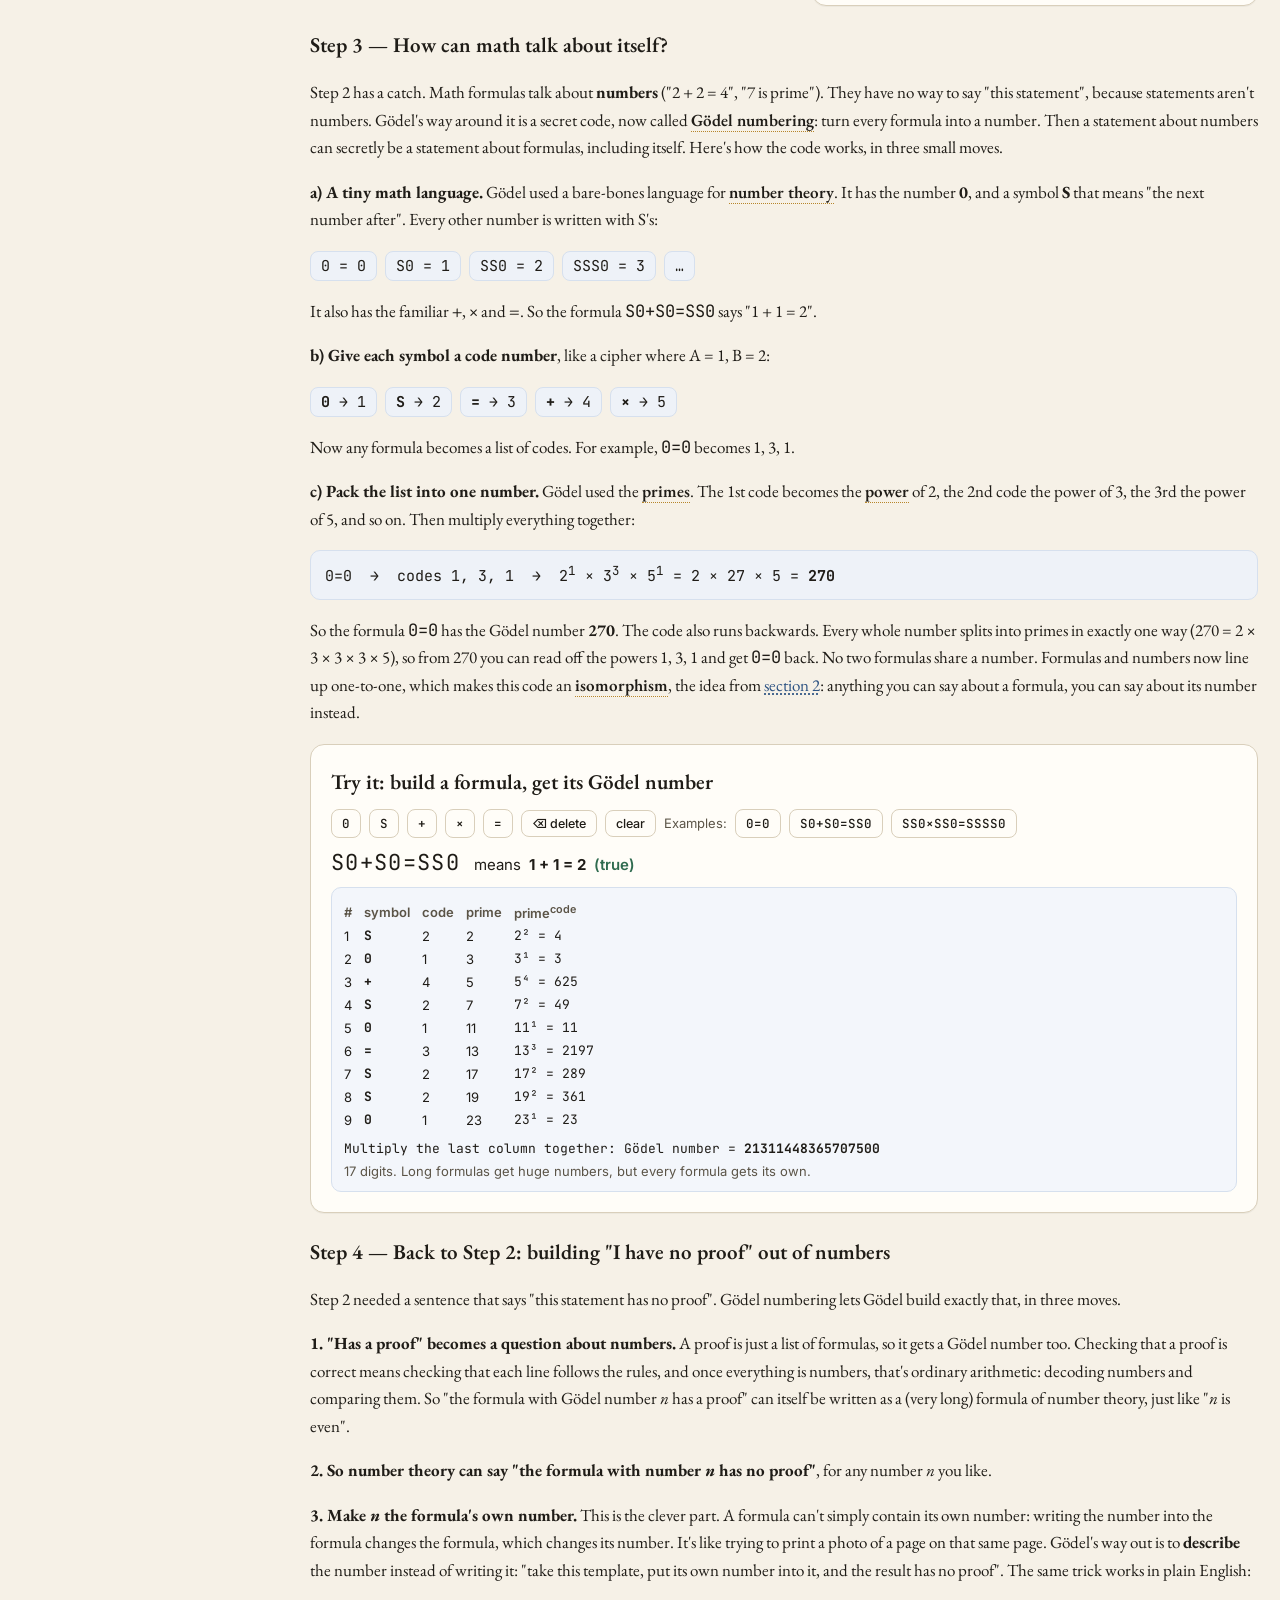
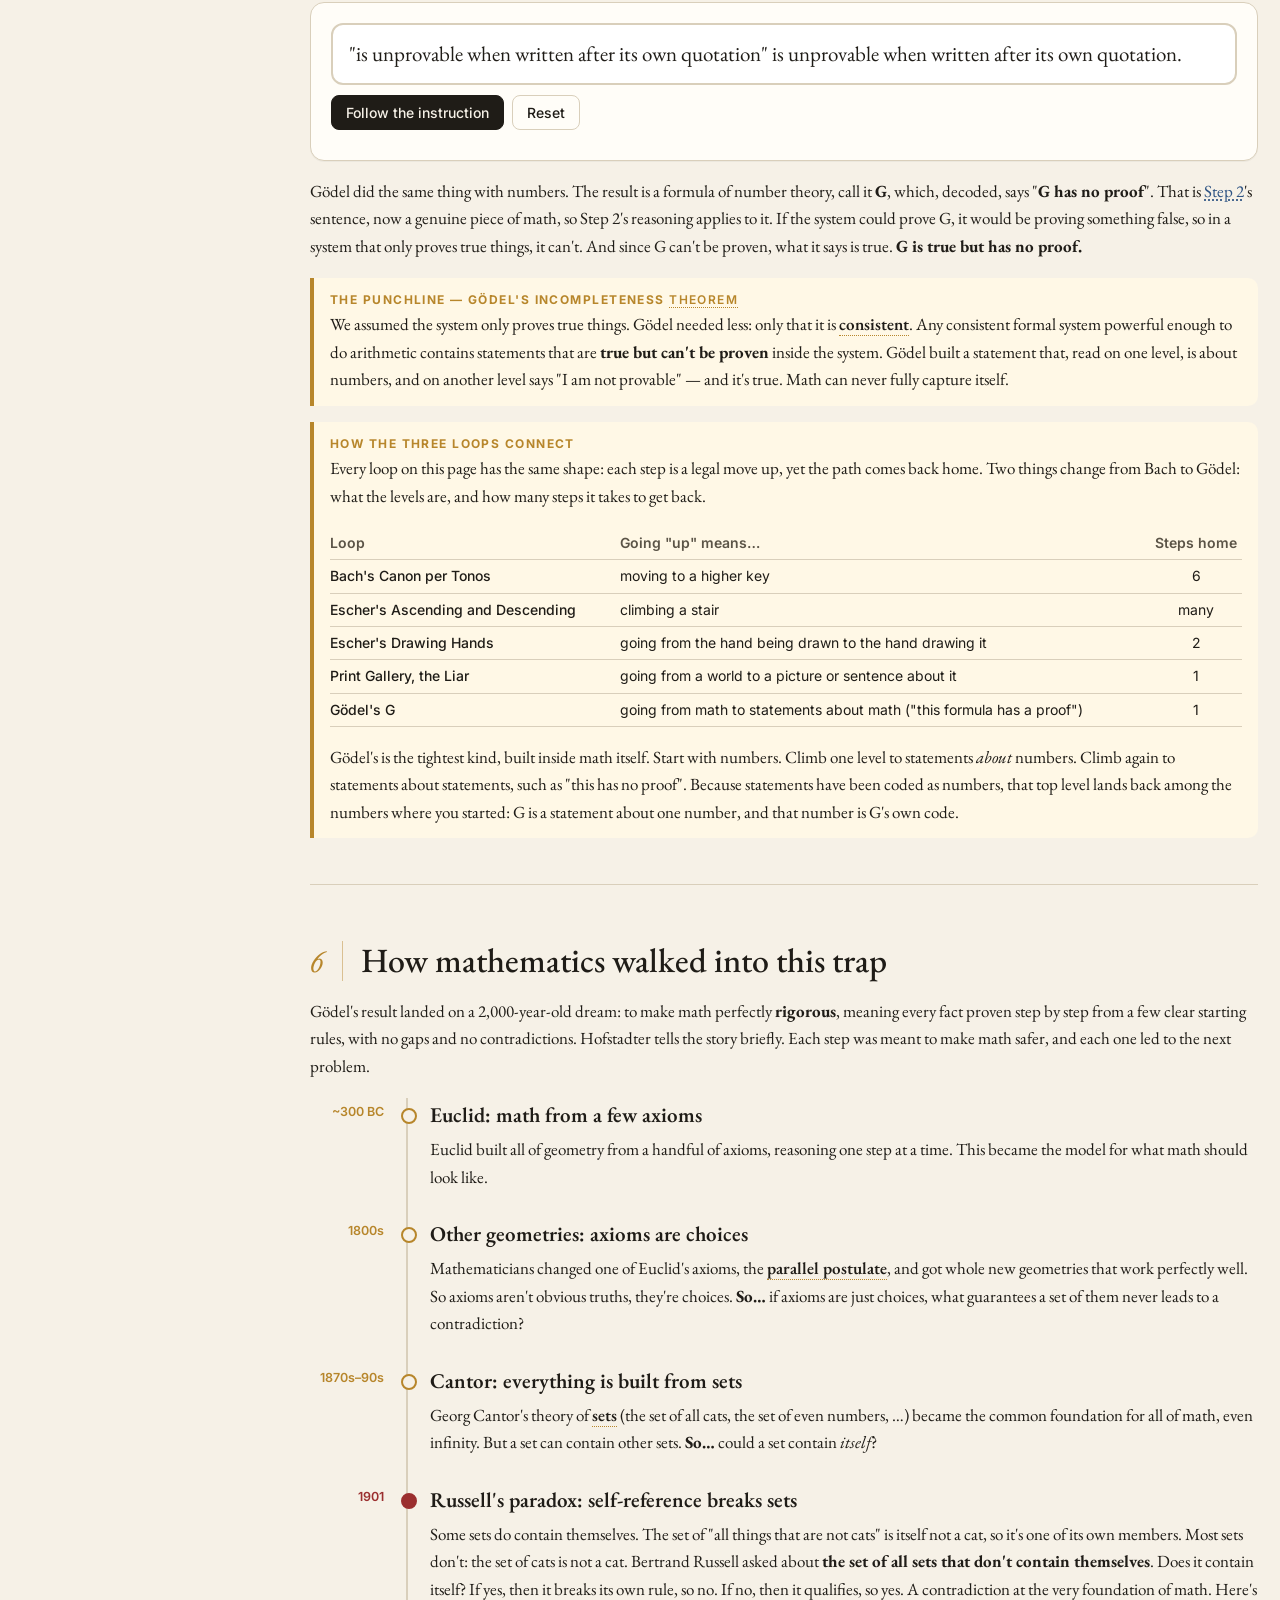
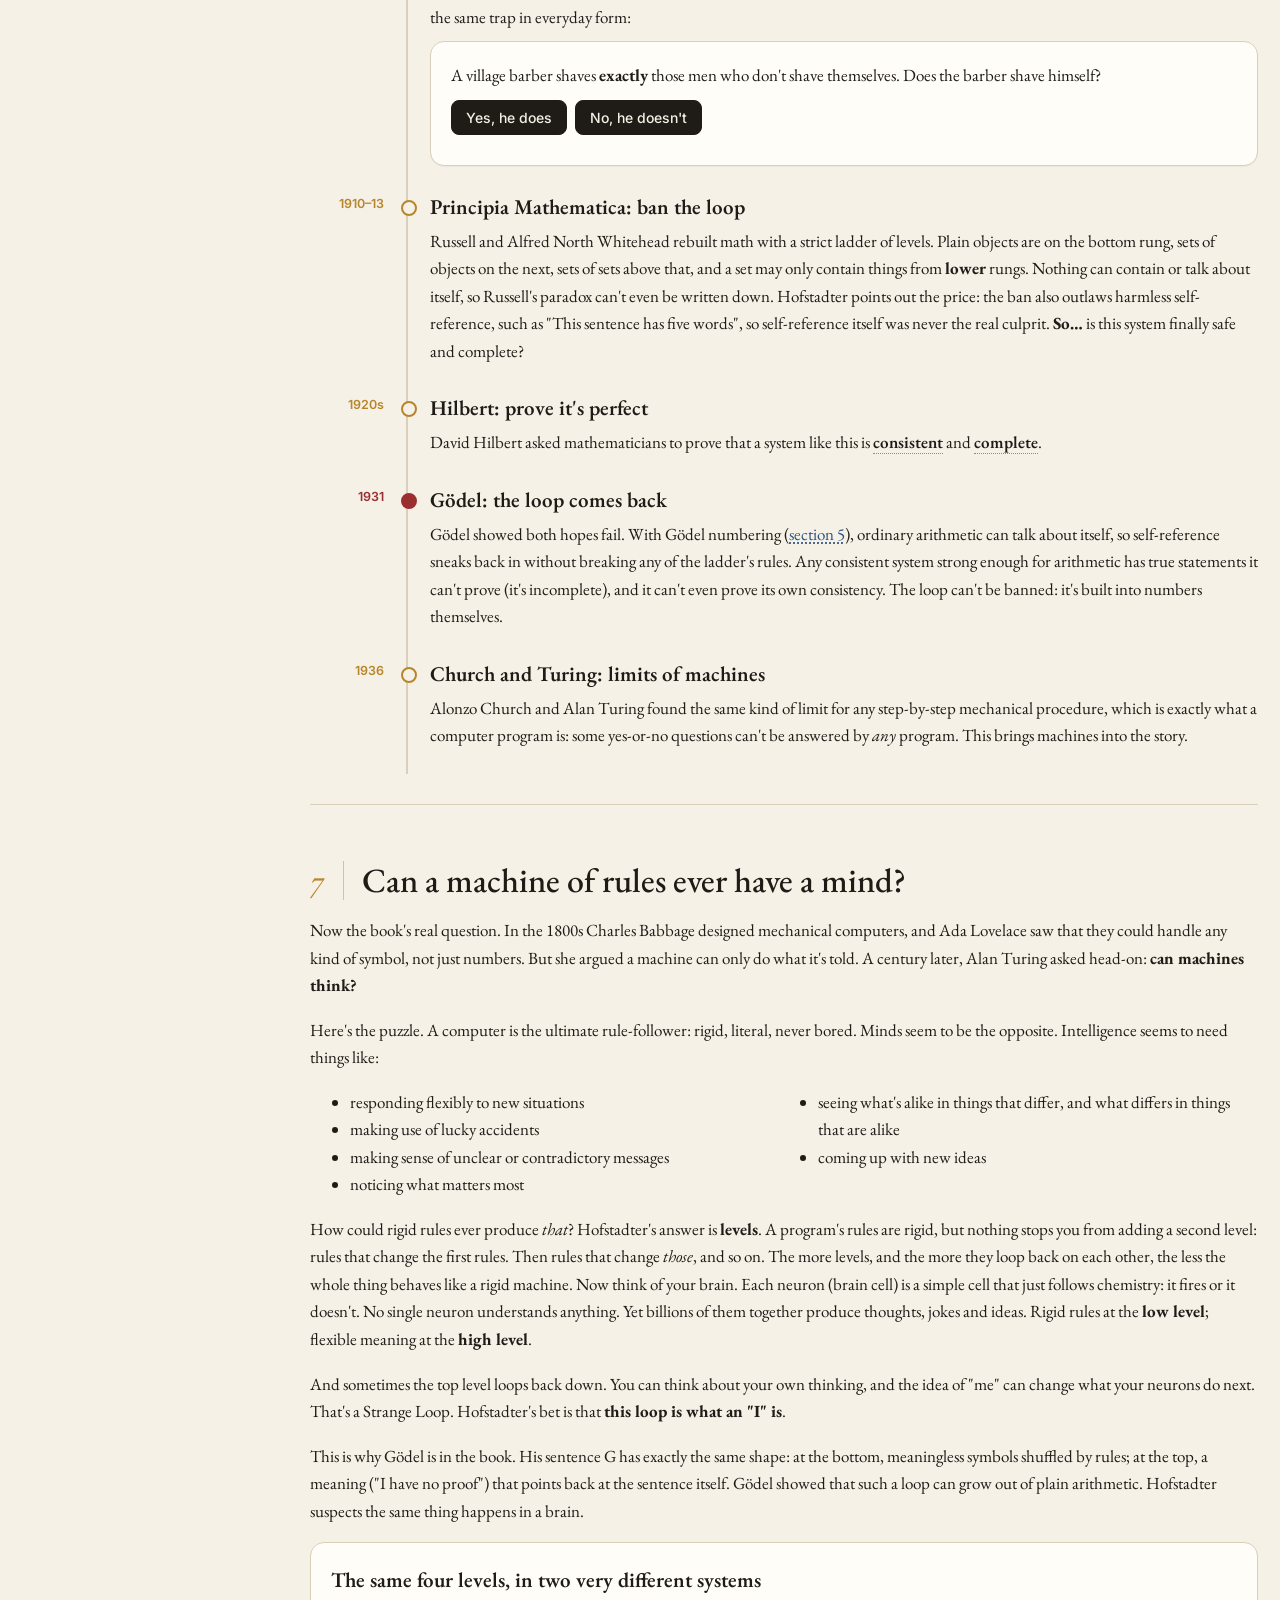
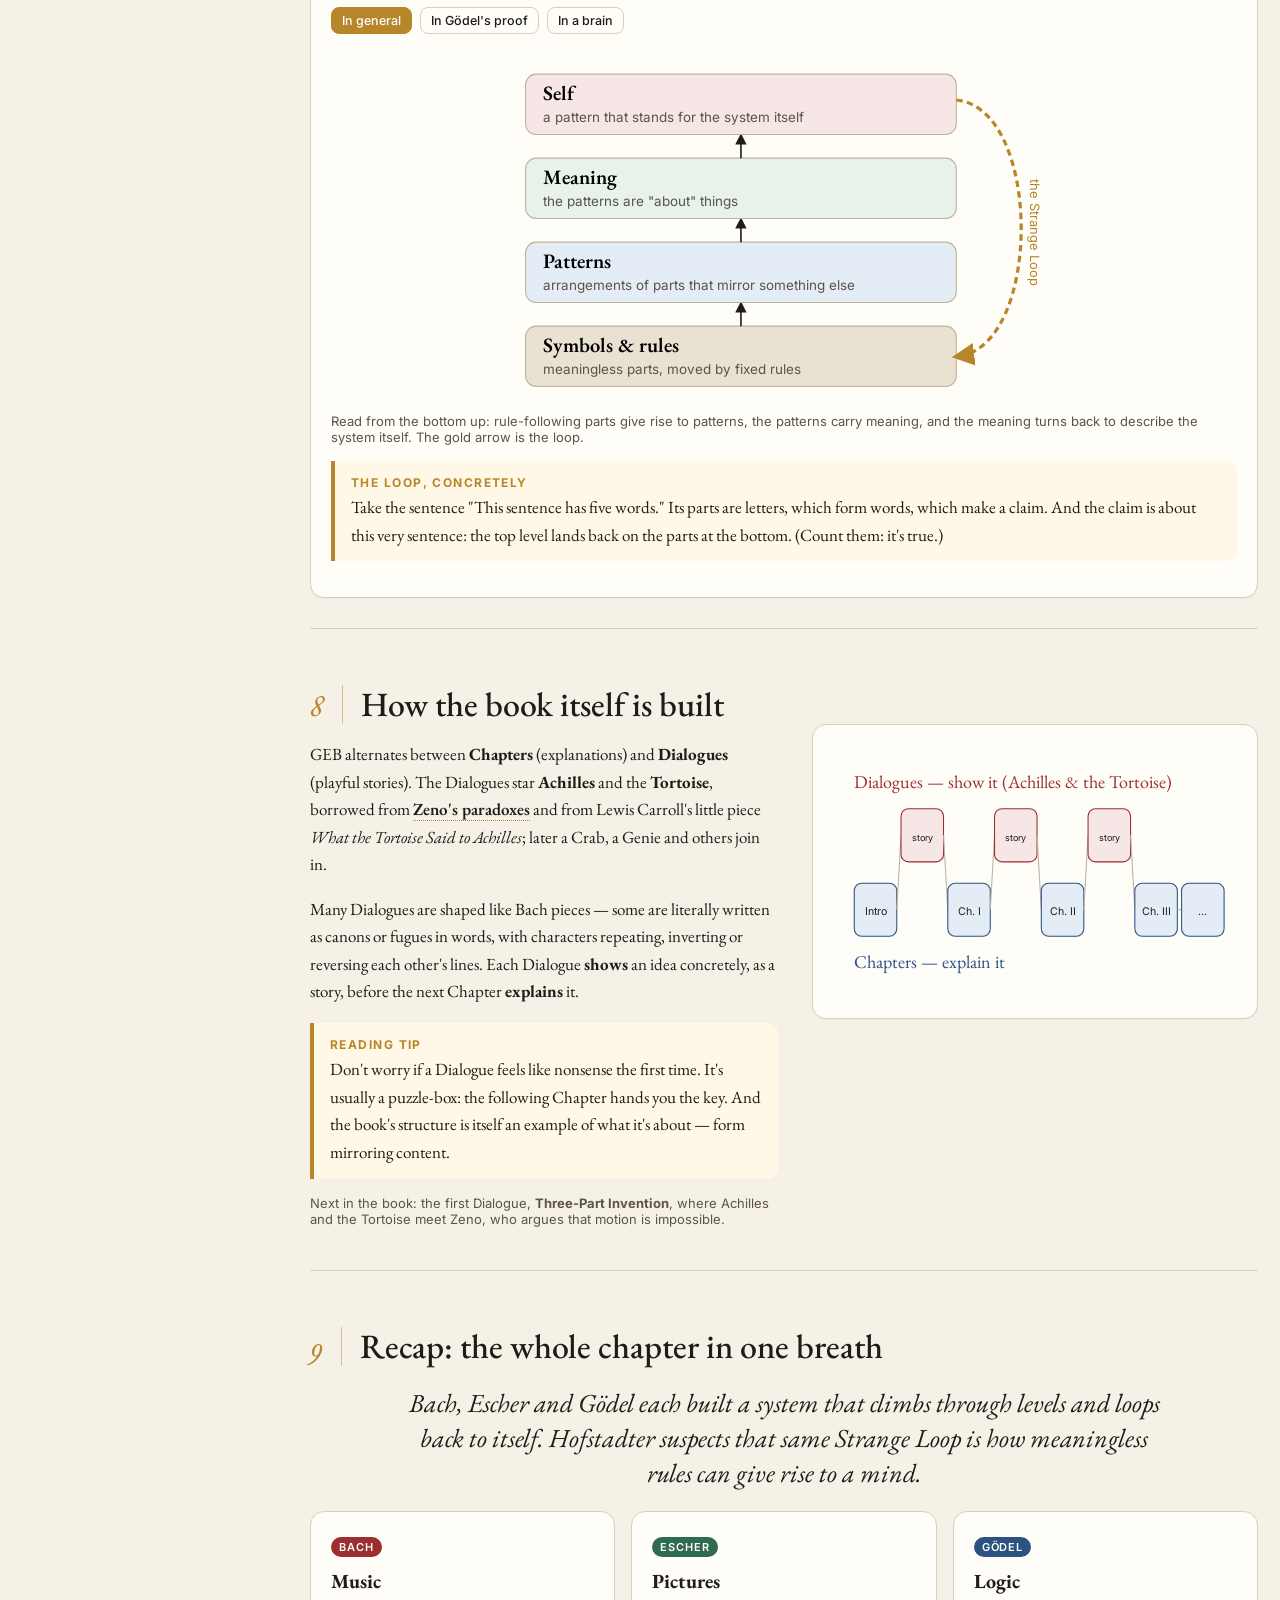
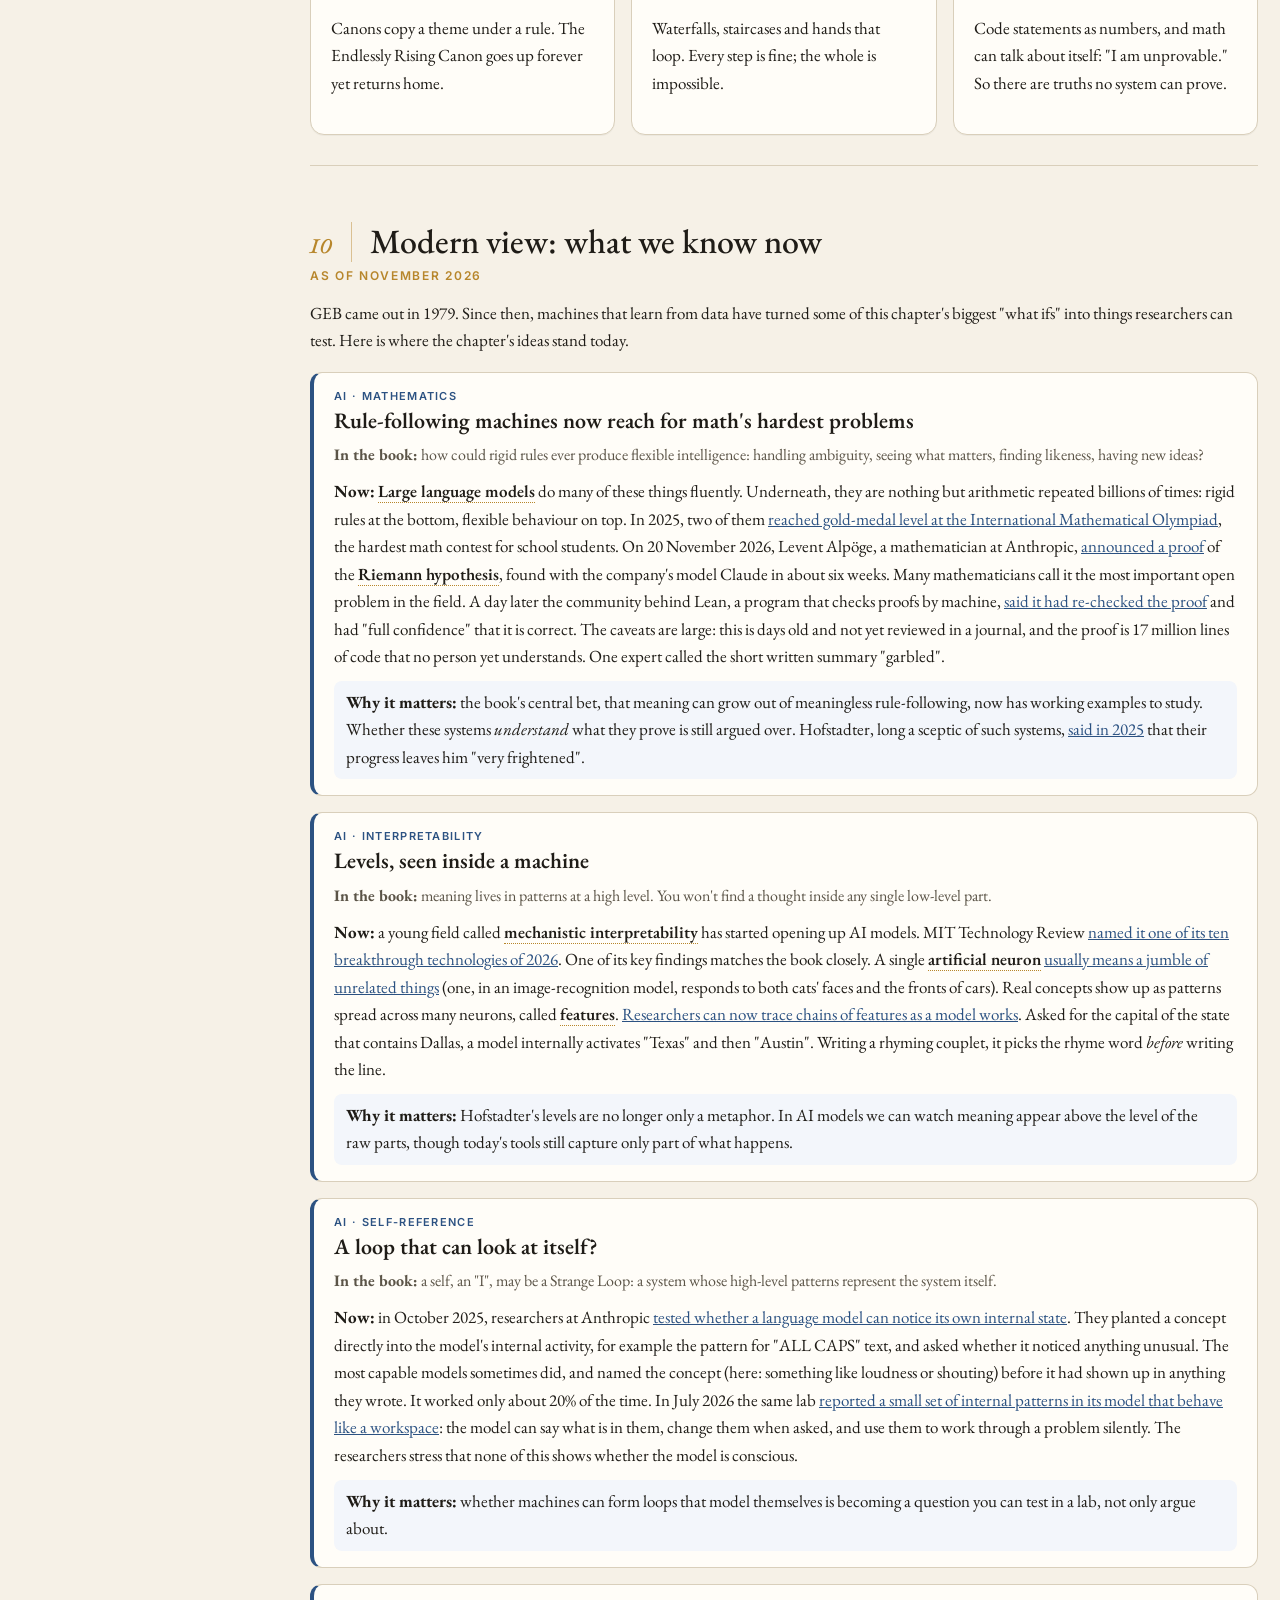
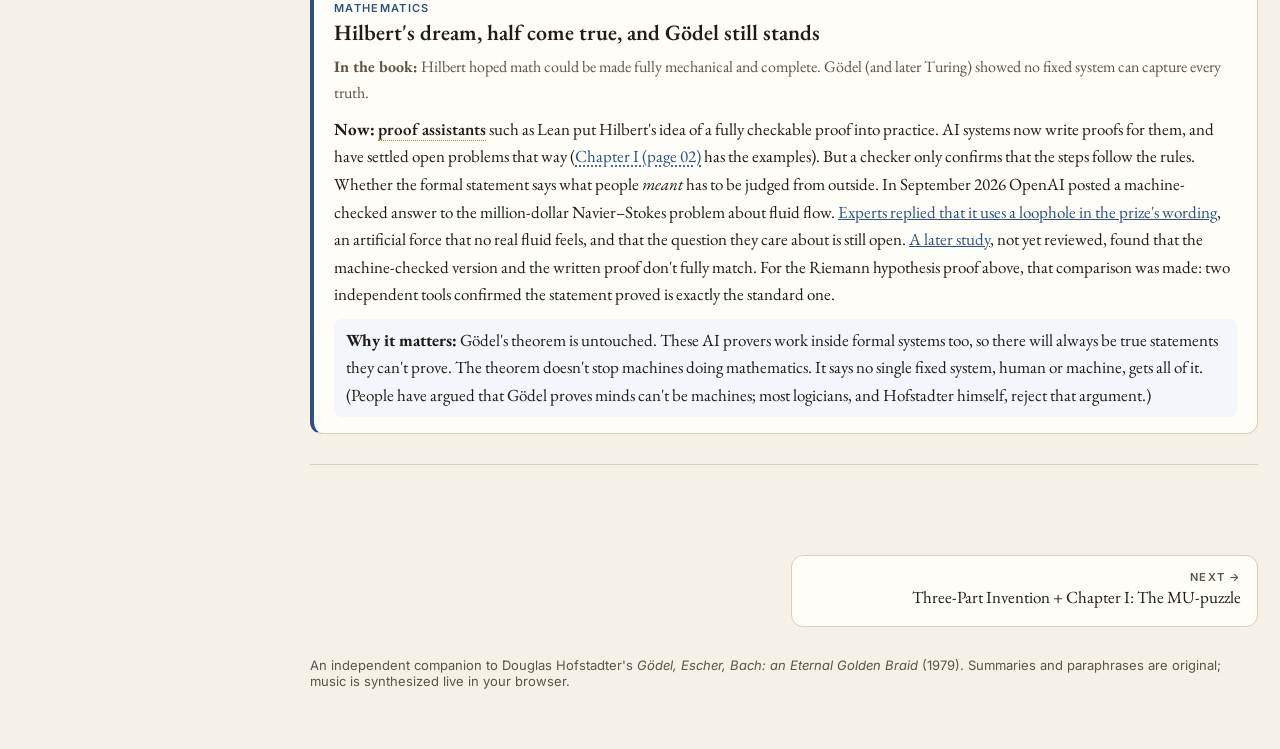
==== commit 21b2b369: "Intro levels diagram: concrete loop example for each tab Co-Authored-By: Chau Tran <tranhaichau93@gm" ====
--- a/01-introduction/index.html
+++ b/01-introduction/index.html
@@ -345,6 +345,7 @@
     <div class="row"><button class="ghost small on" data-lv="general">In general</button><button class="ghost small" data-lv="godel">In Gödel's proof</button><button class="ghost small" data-lv="brain">In a brain</button></div>
     <svg id="levels" viewBox="0 0 520 330" width="100%" style="max-width:560px;display:block;margin:6px auto 0"></svg>
     <p class="small-note">Read from the bottom up: rule-following parts give rise to patterns, the patterns carry meaning, and the meaning turns back to describe the system itself. The gold arrow is the loop.</p>
+    <div class="intuit" id="lvLoop"></div>
   </div>
 </section>
 
@@ -833,6 +834,11 @@
   godel:[['Symbols & rules','0, S, +, = rearranged by the rules of arithmetic'],['Patterns','Gödel numbers that mirror formulas and proofs'],['Meaning','a formula about which formulas have proofs'],['Self','G: "I have no proof"']],
   brain:[['Symbols & rules','neurons firing, following chemistry'],['Patterns','groups of neurons that track things in the world'],['Meaning','thoughts and ideas'],['Self','the idea of "I"']]
 };
+const LV_LOOP={
+  general:'<b>The loop, concretely</b>Take the sentence "This sentence has five words." Its parts are letters, which form words, which make a claim. And the claim is about this very sentence: the top level lands back on the parts at the bottom. (Count them: it\'s true.)',
+  godel:'<b>The loop, concretely</b>Here the gold arrow means <b>refers to</b>, and nothing more. G is a long string of symbols like 0, S, + and =. Read as arithmetic, it says "the formula with Gödel number <i>g</i> has no proof". And <i>g</i> is the Gödel number of G itself. So the claim at the top lands on the string at the bottom: the very symbols that make it up. Reading G this way changes nothing about it. The loop is in what G says, not in anything it does.',
+  brain:'<b>The loop, concretely</b>Here the gold arrow means <b>refers to and changes</b>. The idea of "I" describes you, the whole system. But it isn\'t separate from your neurons: it is itself a pattern of neurons firing, and when it\'s active it sets off other neurons, like any pattern does. Say you think "I promised myself I\'d quit sugar." That thought stops the neurons that would move your hand toward the cake. It can also go round and round: "I always panic in exams" sets off stress, the stress makes you do badly, and doing badly strengthens the belief. So the top box isn\'t really above the bottom one. "Self" is made of neurons, which is why it can act on them.'
+};
 const LV_COL=['#e9e2d2','#e4ecf6','#e6f2ea','#f7e6e6'];
 function drawLevels(k){
   let s='<defs><marker id="ah3" viewBox="0 0 10 10" refX="7" refY="5" markerWidth="7" markerHeight="7" orient="auto"><path d="M0,0L10,5L0,10z" fill="#1f1c17"/></marker><marker id="ah4" viewBox="0 0 10 10" refX="7" refY="5" markerWidth="7" markerHeight="7" orient="auto"><path d="M0,0L10,5L0,10z" fill="#b7862b"/></marker></defs>';
@@ -841,6 +847,7 @@
     if(i<3)s+=`<path d="M220,${y} L220,${y-20}" stroke="#1f1c17" stroke-width="1.5" marker-end="url(#ah3)"/>`;});
   s+=`<path d="M420,52 C500,60 500,280 422,290" fill="none" stroke="#b7862b" stroke-width="3" stroke-dasharray="6 4" marker-end="url(#ah4)"/><text x="488" y="175" font-family="Inter" font-size="12" fill="#b7862b" text-anchor="middle" transform="rotate(90 488 175)">the Strange Loop</text>`;
   $('levels').innerHTML=s;
+  $('lvLoop').innerHTML=LV_LOOP[k];
   document.querySelectorAll('[data-lv]').forEach(b=>b.classList.toggle('on',b.dataset.lv===k));
 }
 document.querySelectorAll('[data-lv]').forEach(b=>b.onclick=()=>drawLevels(b.dataset.lv));
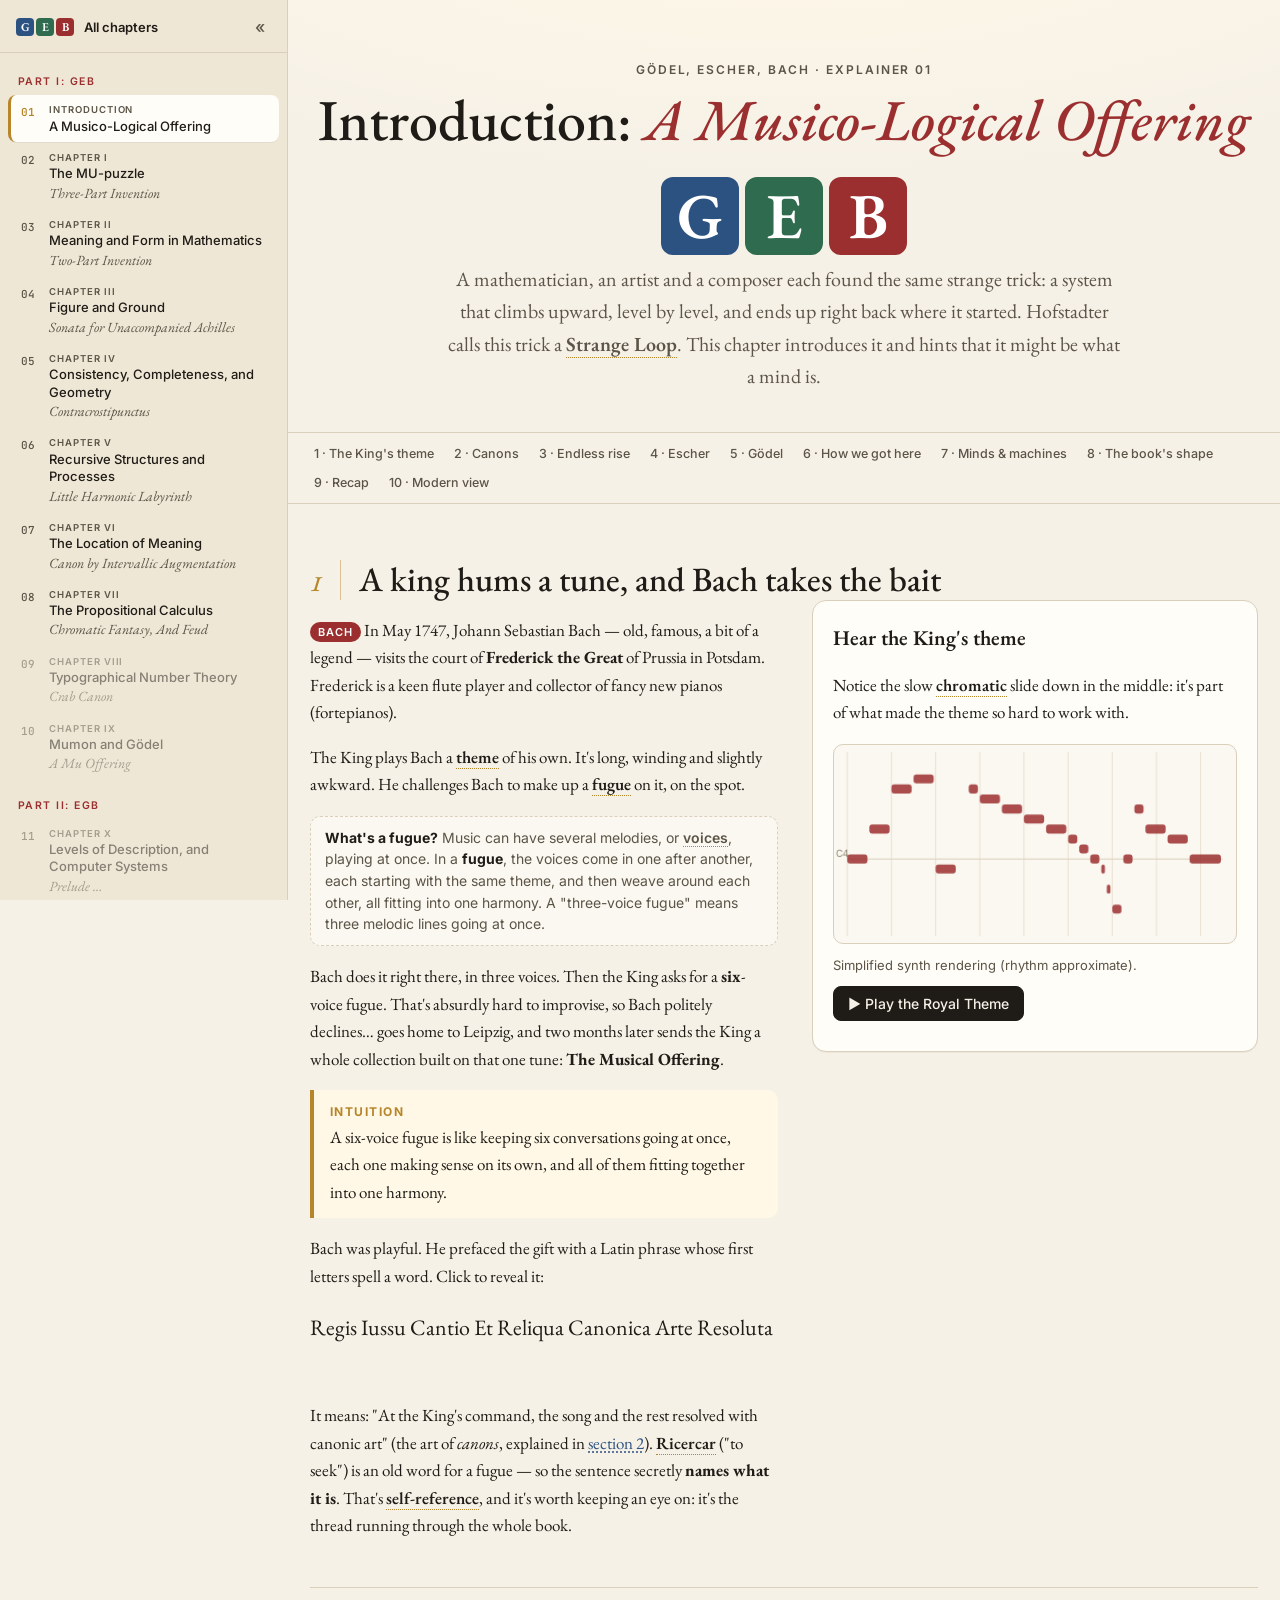
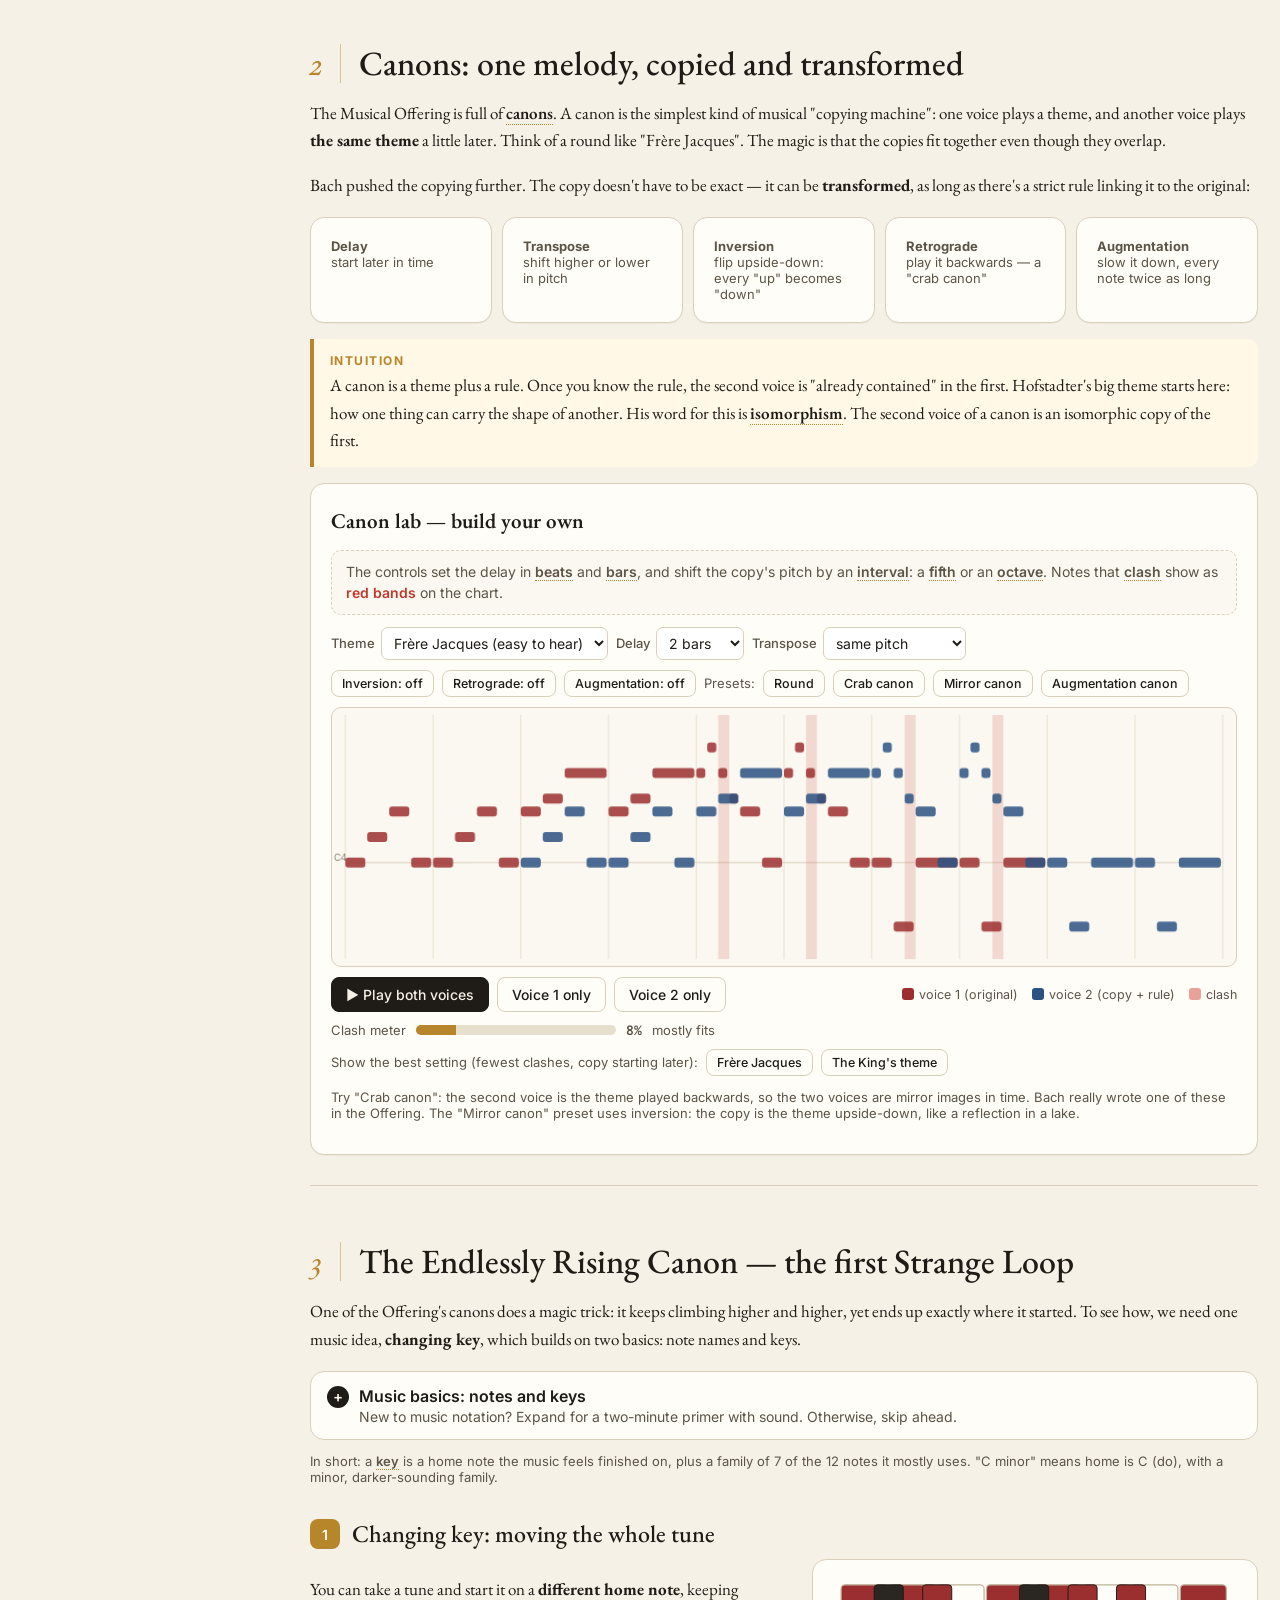
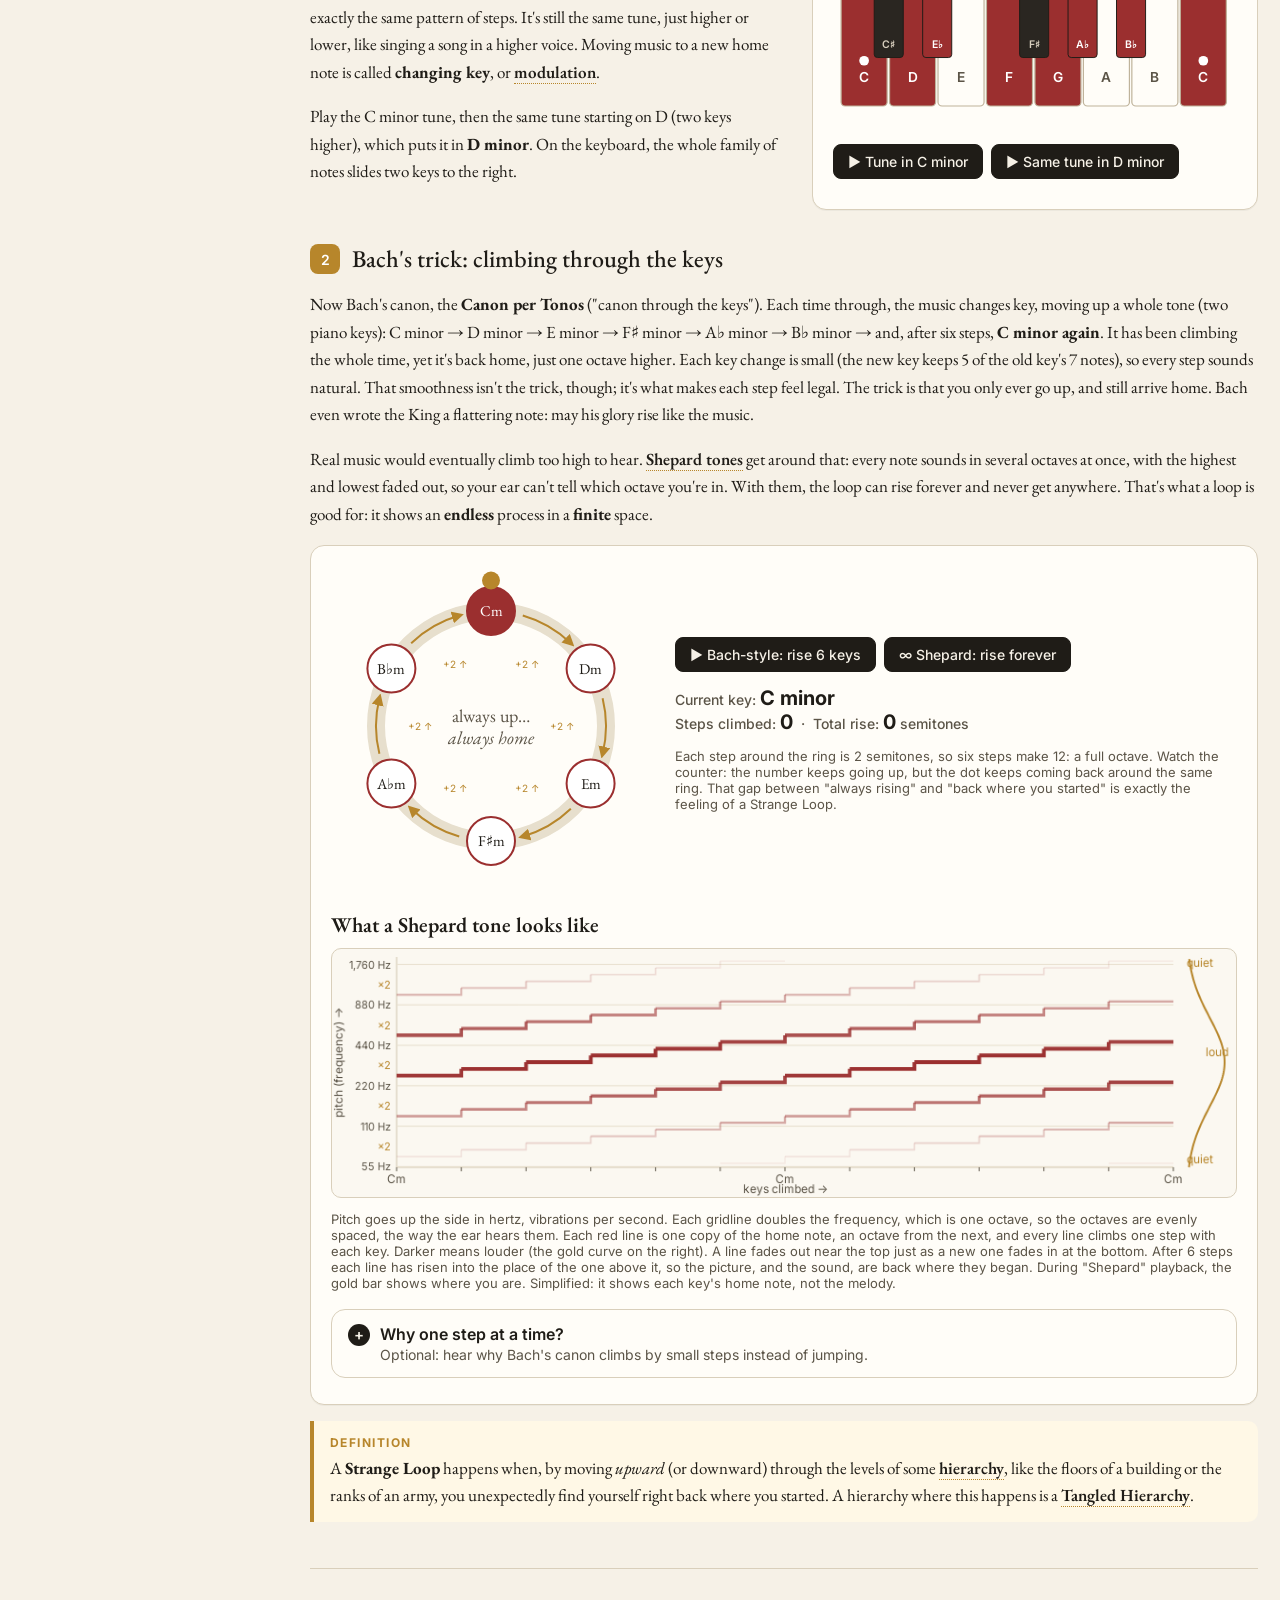
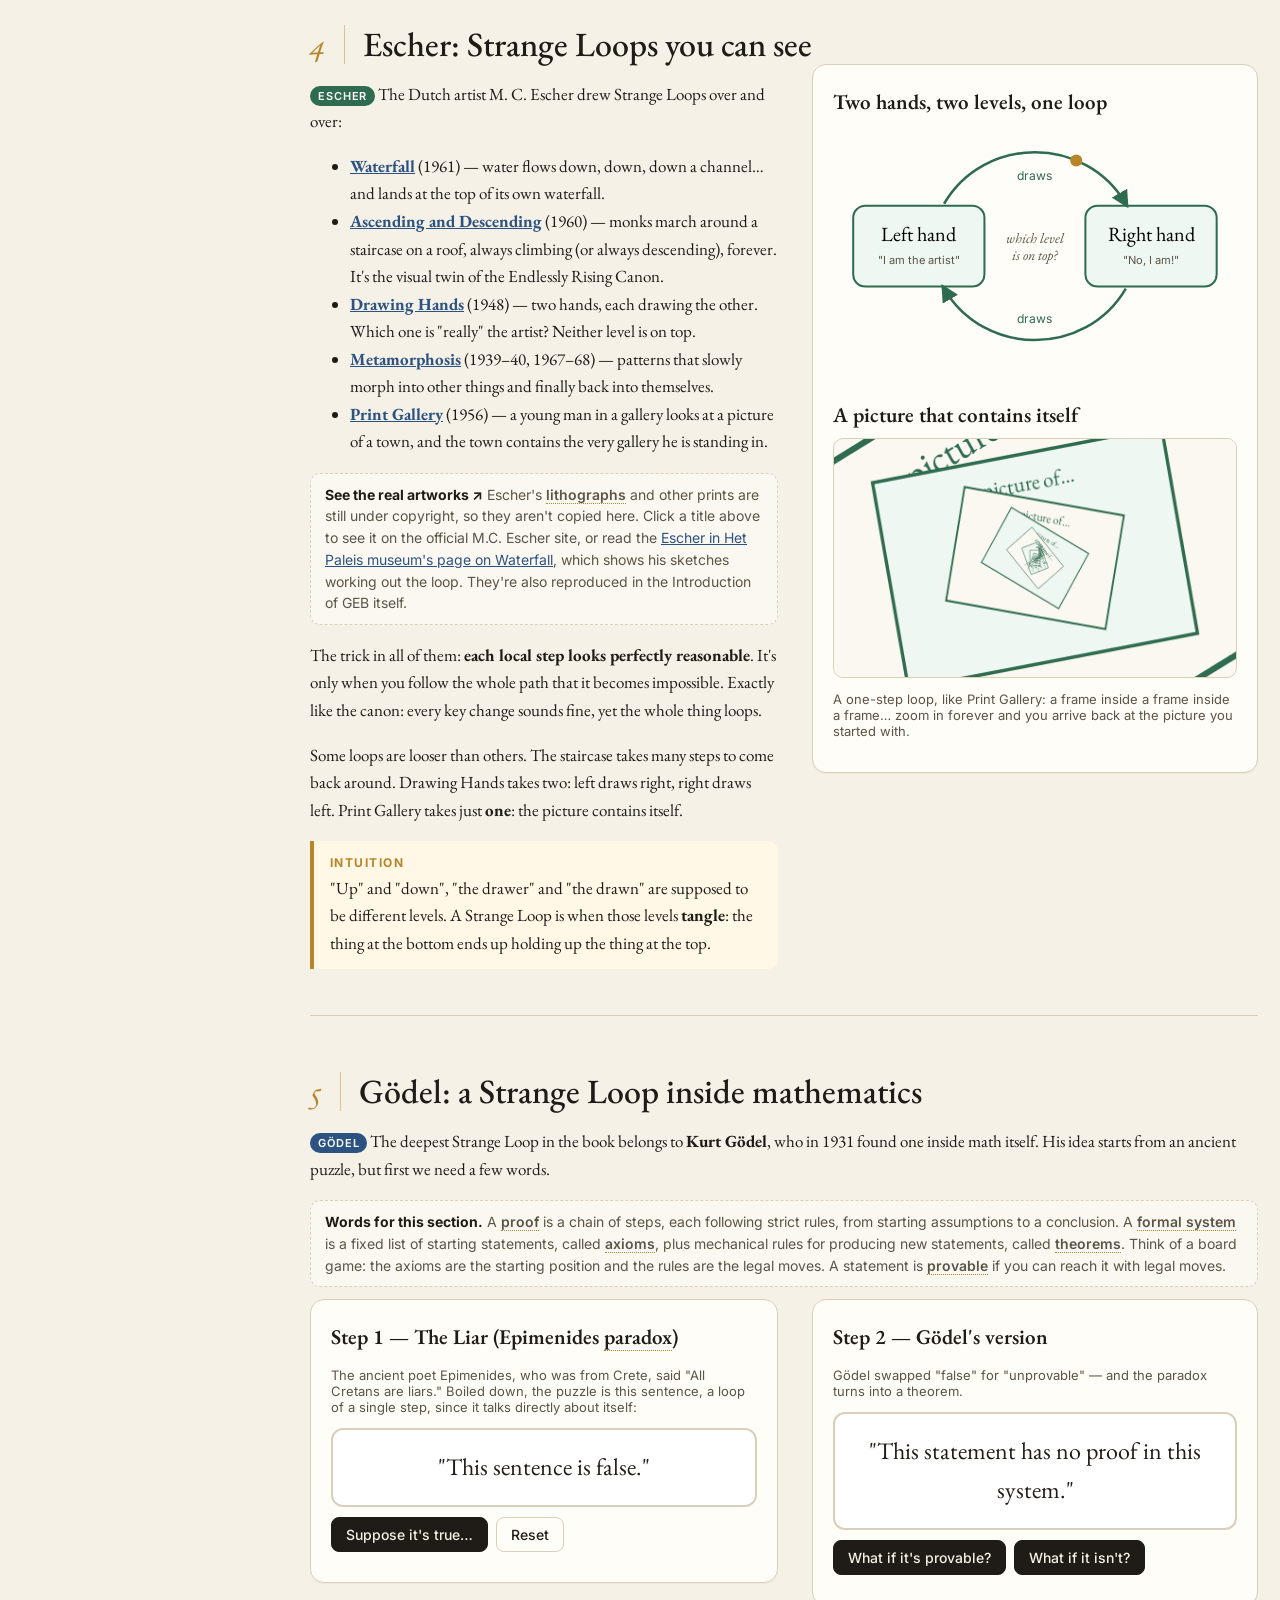
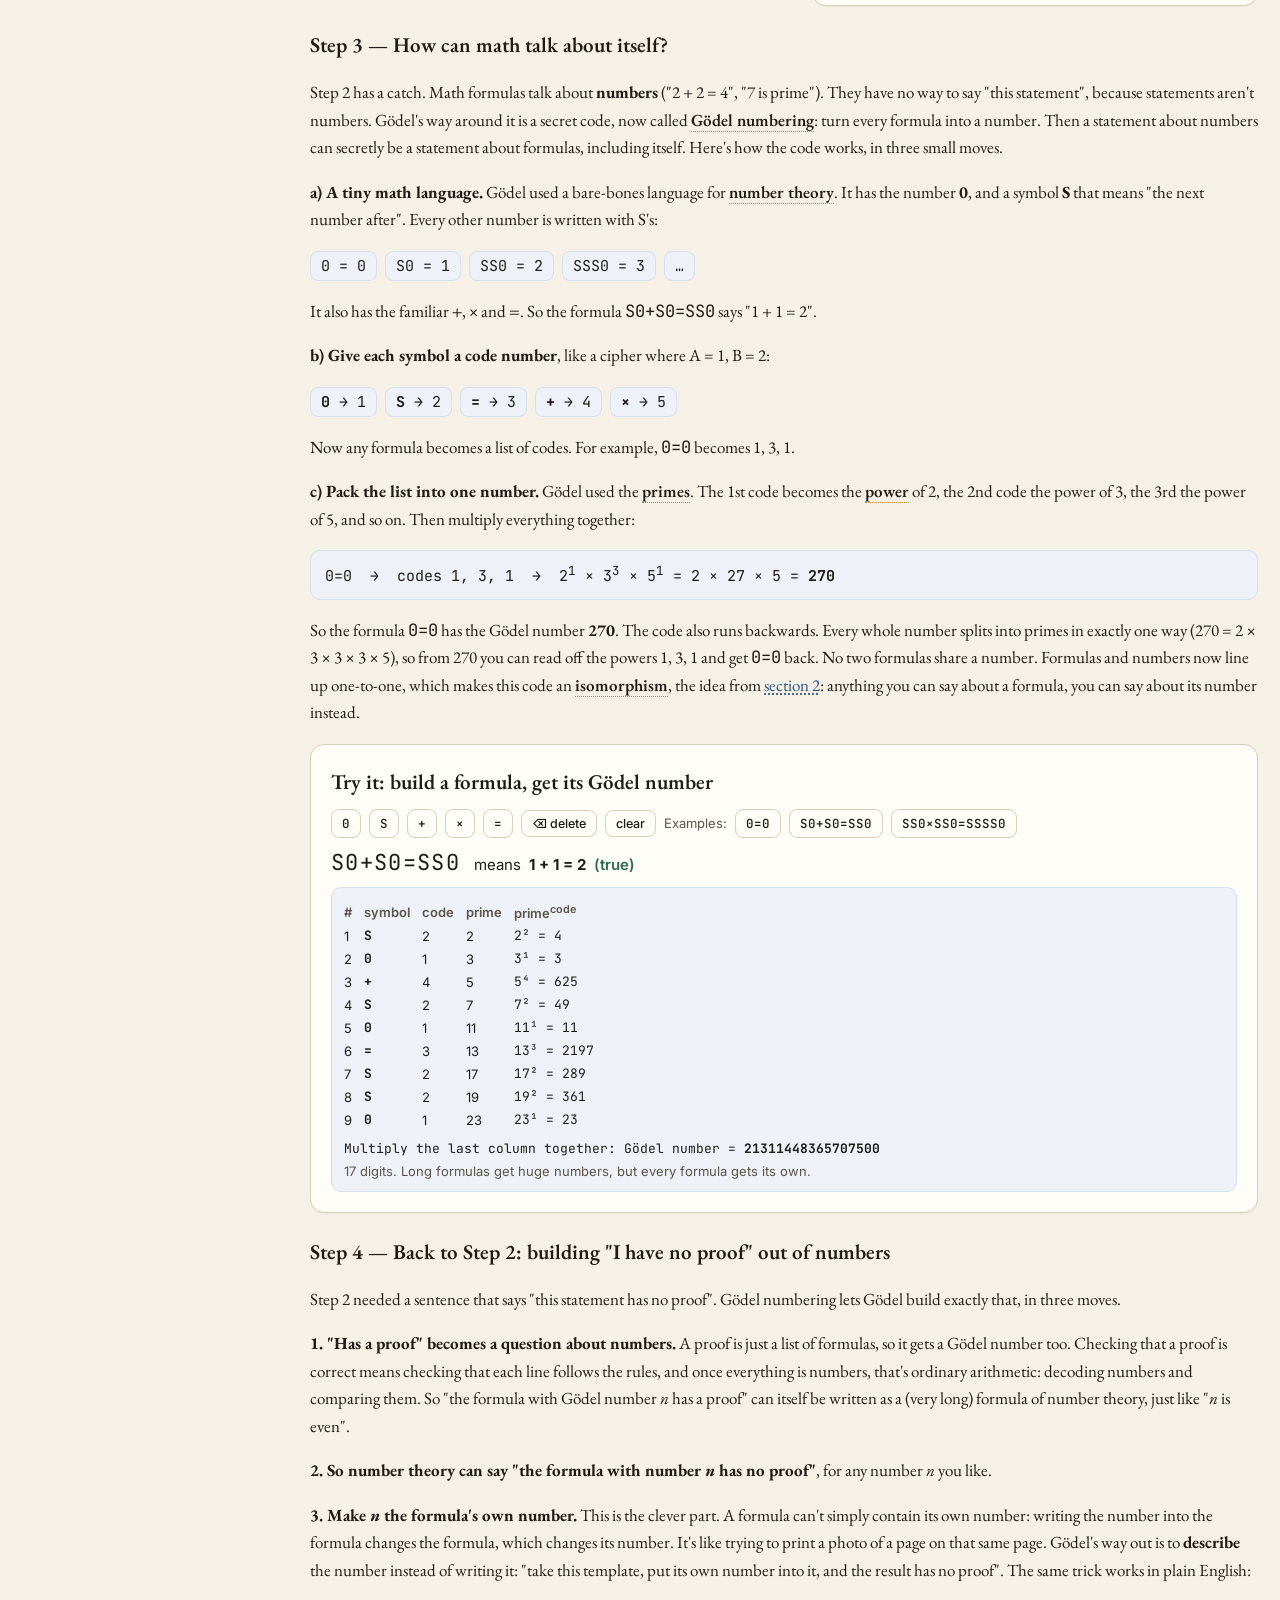
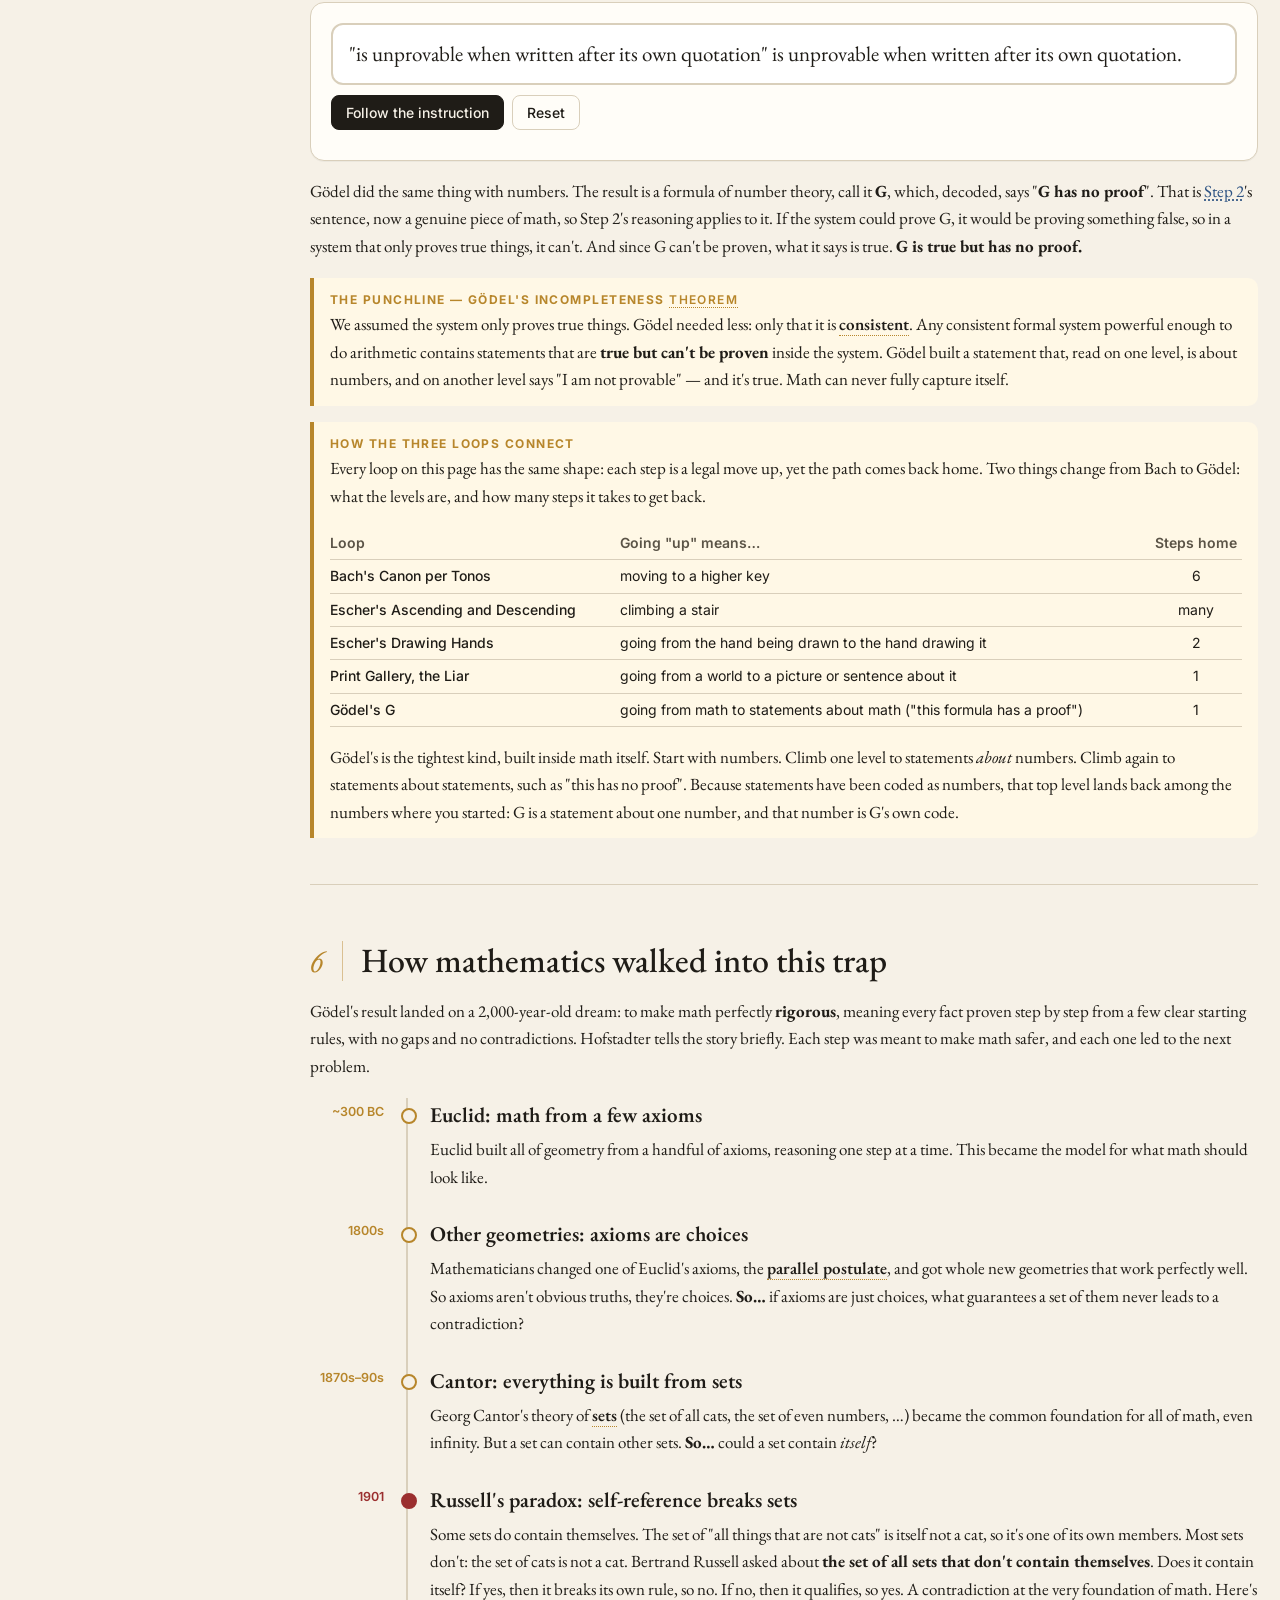
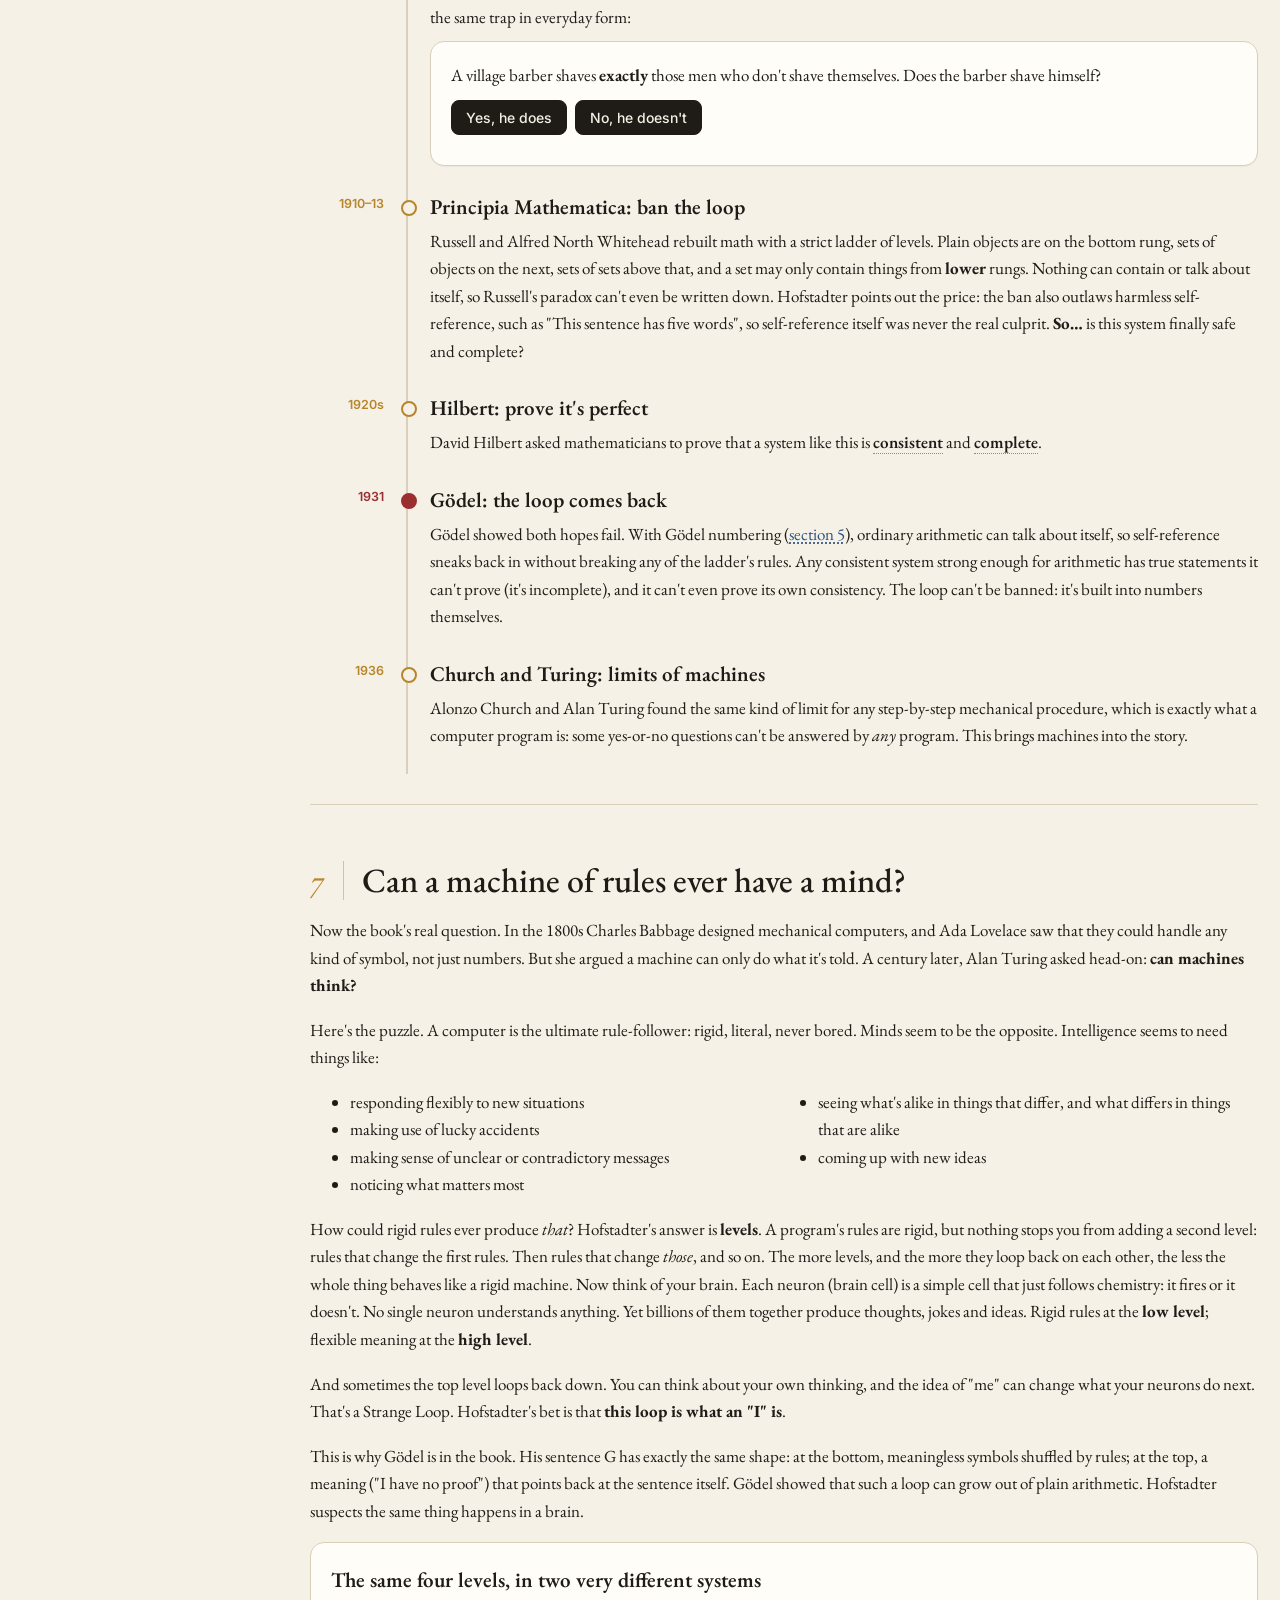
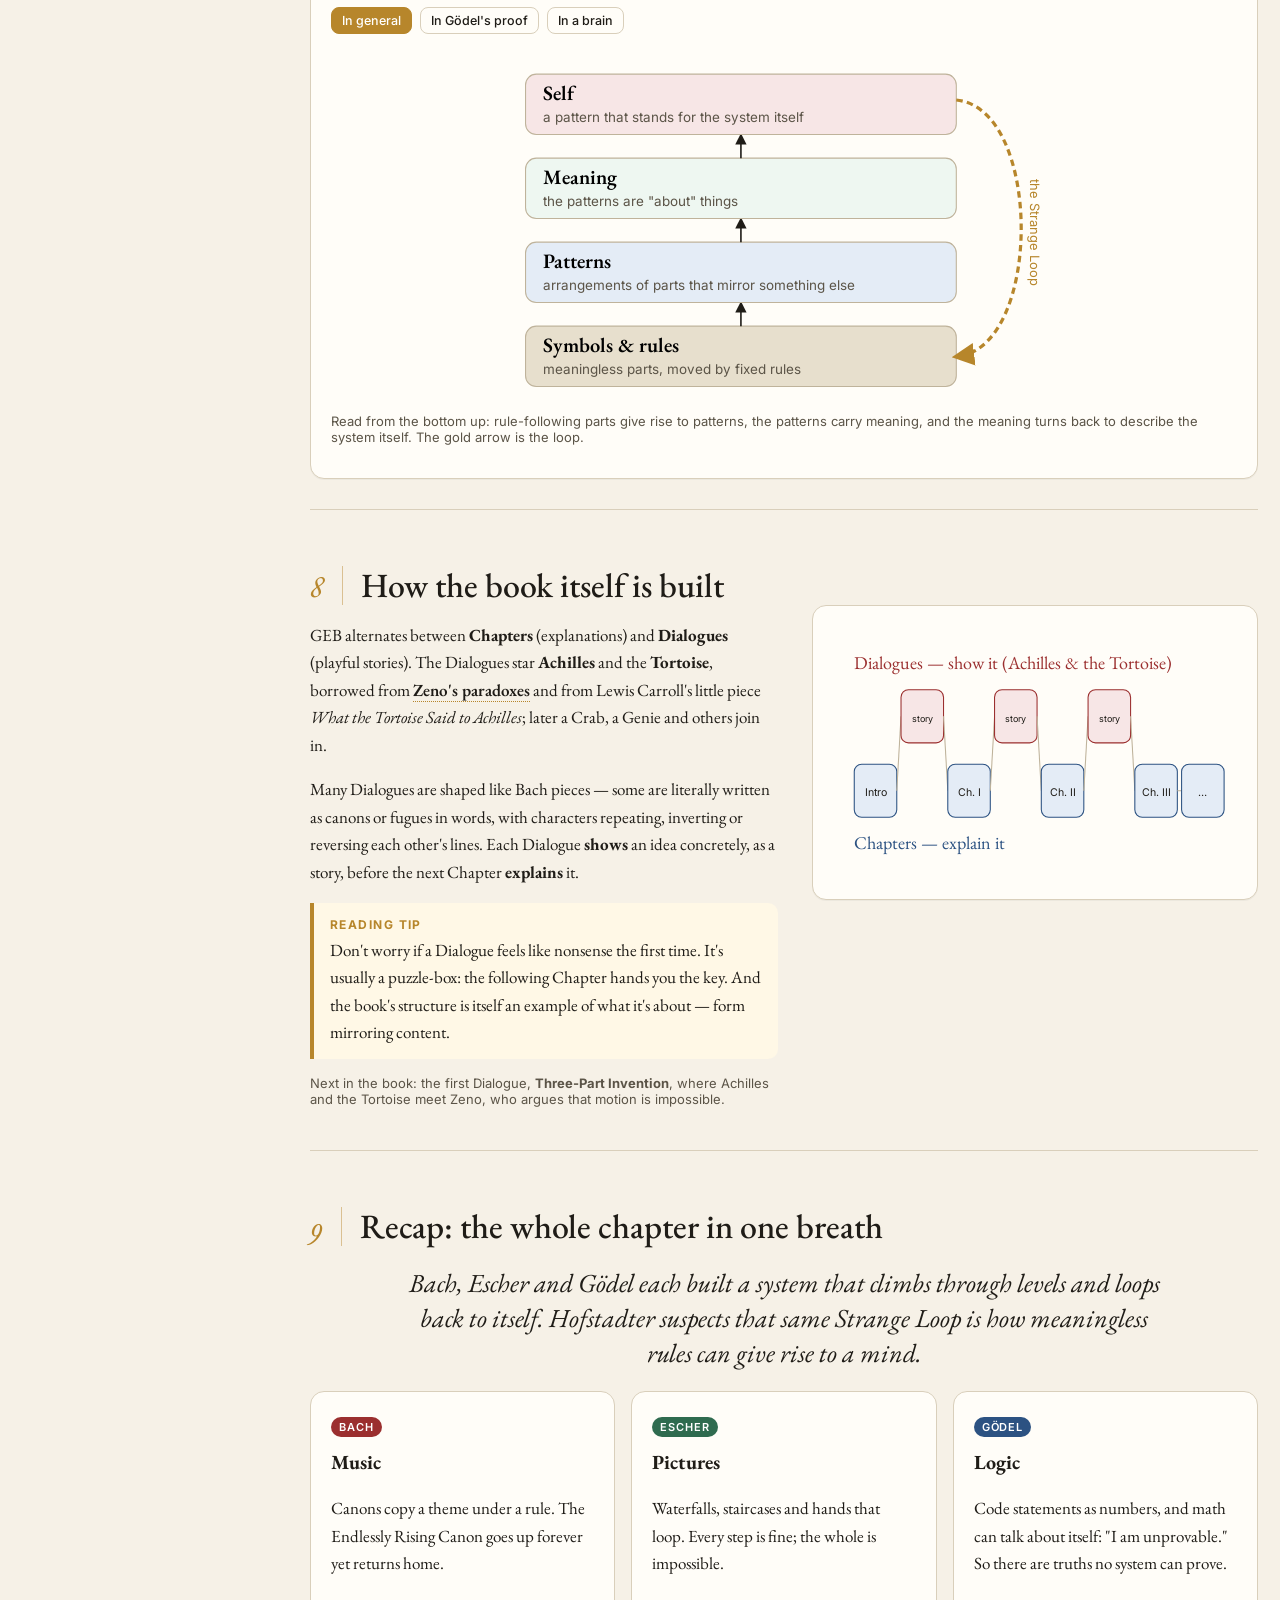
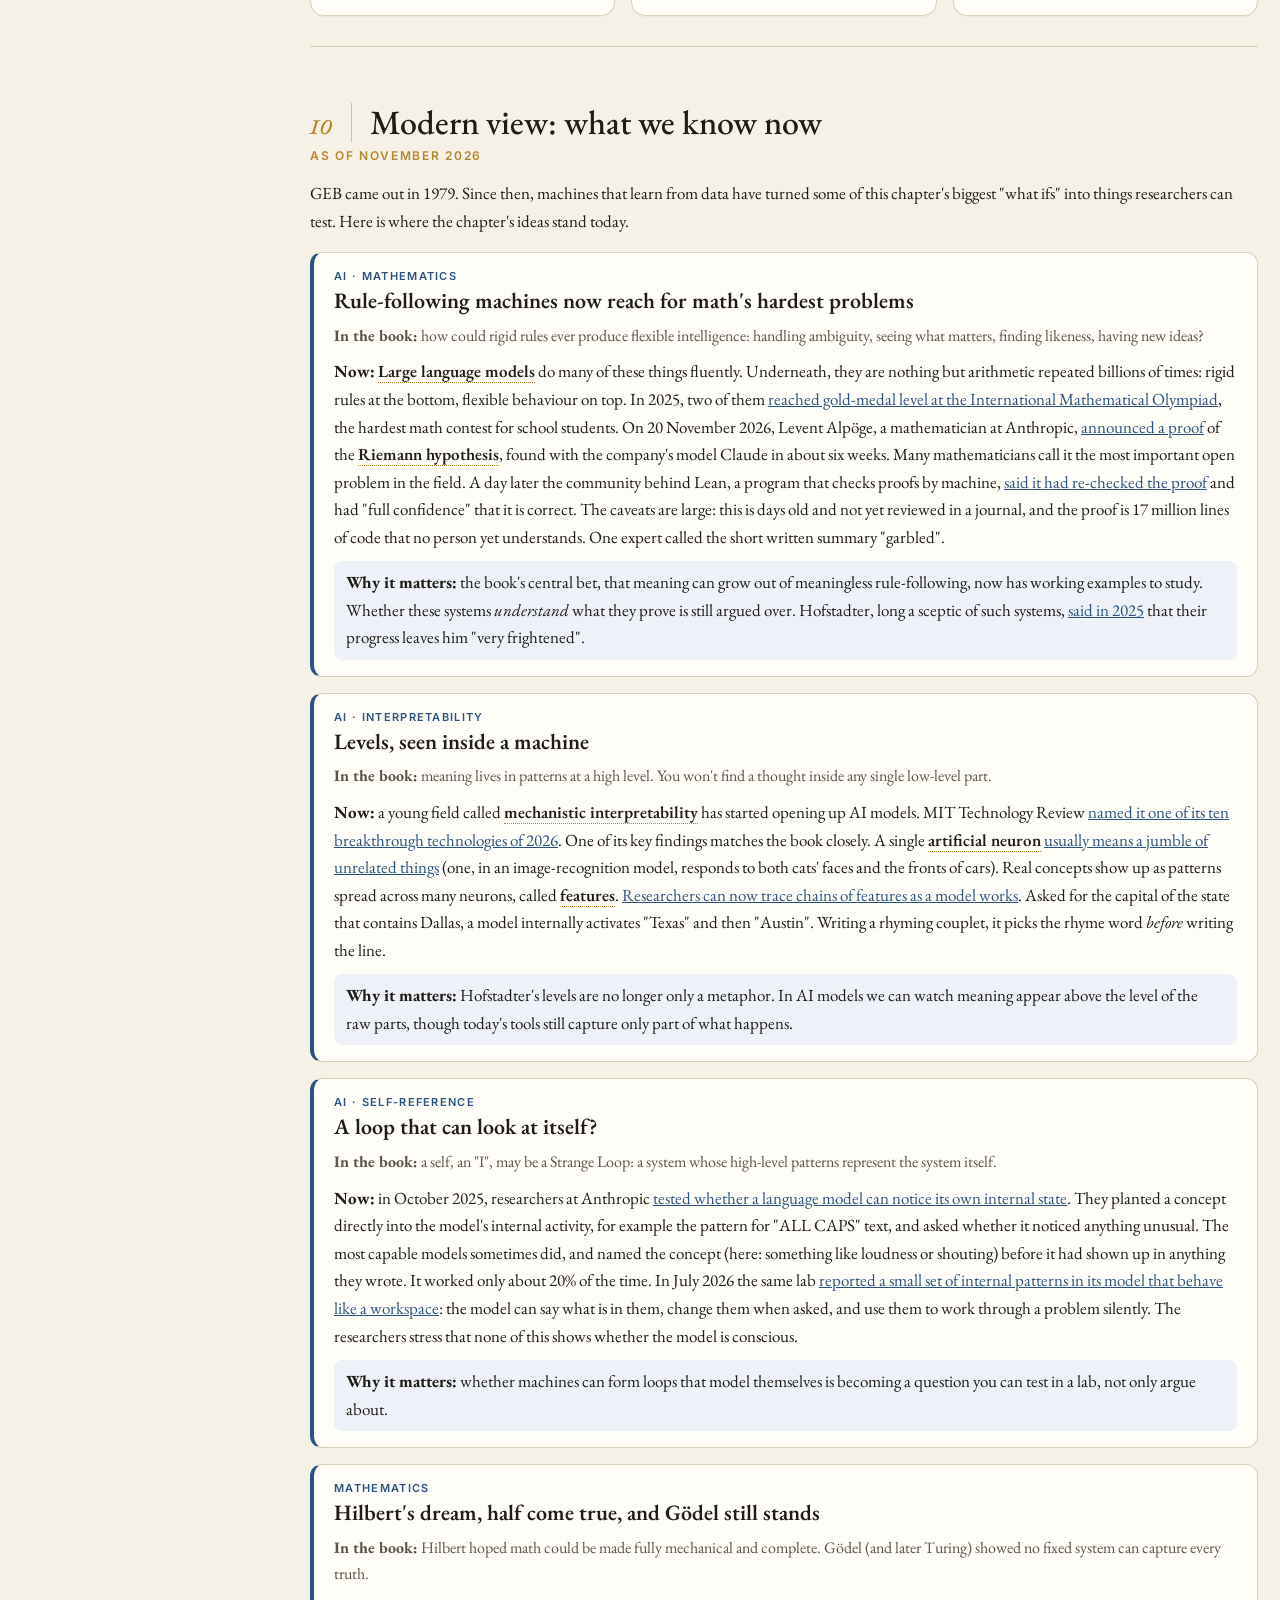
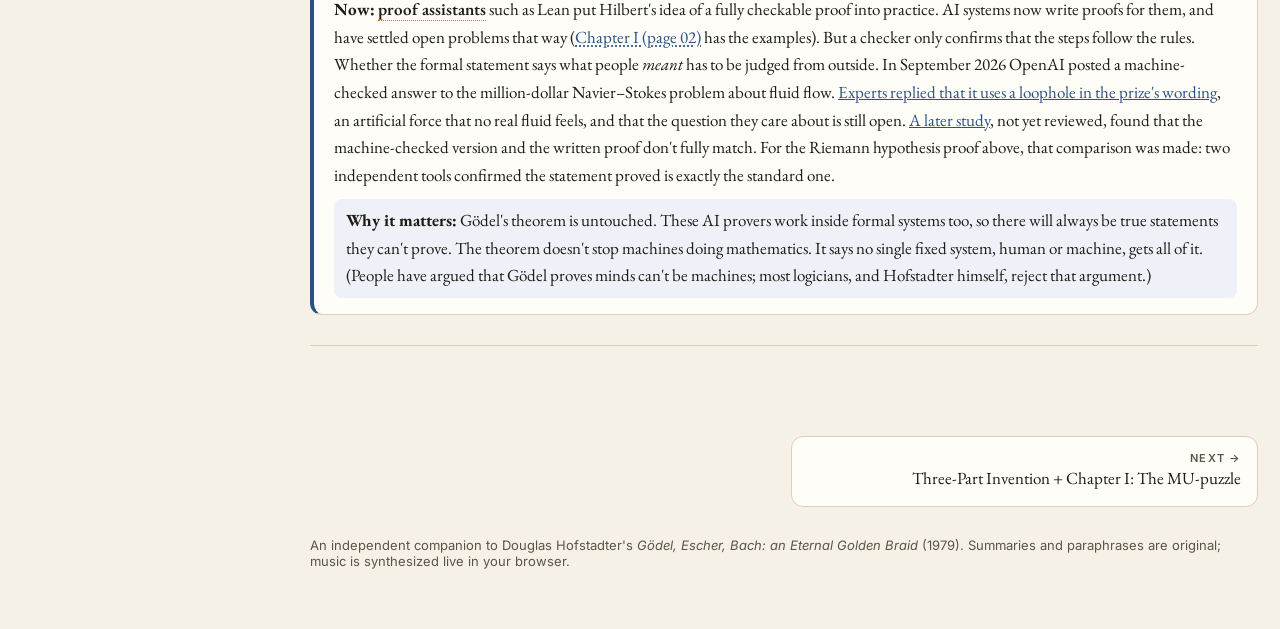
==== commit 8281470f: "Add dark mode that follows the system color scheme Co-Authored-By: Chau Tran <tranhaichau93@gmail.co" ====
--- a/01-introduction/index.html
+++ b/01-introduction/index.html
@@ -3,10 +3,11 @@
 <head>
 <meta charset="utf-8">
 <meta name="viewport" content="width=device-width, initial-scale=1">
+<meta name="color-scheme" content="light dark">
 <title>GEB · Introduction: A Musico-Logical Offering</title>
 <link rel="preconnect" href="https://fonts.googleapis.com">
 <link href="https://fonts.googleapis.com/css2?family=EB+Garamond:ital,wght@0,400;0,500;0,600;1,400&family=Inter:wght@400;500;600&family=JetBrains+Mono:wght@400;500&display=swap" rel="stylesheet">
-<link rel="stylesheet" href="../assets/geb.css?v=56991a91">
+<link rel="stylesheet" href="../assets/geb.css?v=1a599310">
 <style>
 .ctable{border-collapse:collapse;font:14px/1.45 Inter,sans-serif;margin:8px 0;width:100%}
 .ctable th,.ctable td{padding:6px 14px 6px 0;text-align:left;border-bottom:1px solid var(--rule);vertical-align:top}
@@ -81,7 +82,7 @@
   <div class="intuit"><b>Intuition</b>A canon is a theme plus a rule. Once you know the rule, the second voice is "already contained" in the first. Hofstadter's big theme starts here: how one thing can carry the shape of another. His word for this is <span class="term">isomorphism</span>. The second voice of a canon is an isomorphic copy of the first.</div>
   <div class="card">
     <h3 style="margin-top:0">Canon lab — build your own</h3>
-    <div class="words">The controls set the delay in <span class="term">beats</span> and <span class="term">bars</span>, and shift the copy's pitch by an <span class="term">interval</span>: a <span class="term">fifth</span> or an <span class="term">octave</span>. Notes that <span class="term">clash</span> show as <span style="color:#c0392b;font-weight:600">red bands</span> on the chart.</div>
+    <div class="words">The controls set the delay in <span class="term">beats</span> and <span class="term">bars</span>, and shift the copy's pitch by an <span class="term">interval</span>: a <span class="term">fifth</span> or an <span class="term">octave</span>. Notes that <span class="term">clash</span> show as <span style="color:var(--clash);font-weight:600">red bands</span> on the chart.</div>
     <div class="row">
       <label class="ctl">Theme <select id="cTheme"><option value="fj">Frère Jacques (easy to hear)</option><option value="royal">The King's theme</option></select></label>
       <label class="ctl">Delay <select id="cDelay"><option value="0">none</option><option value="2">2 beats</option><option value="4">1 bar</option><option value="8" selected>2 bars</option></select></label>
@@ -102,7 +103,7 @@
       <button id="cPlay">▶ Play both voices</button>
       <button class="ghost" id="cPlay1">Voice 1 only</button>
       <button class="ghost" id="cPlay2">Voice 2 only</button>
-      <div class="legend" style="margin-left:auto"><span><i style="background:var(--bach)"></i>voice 1 (original)</span><span><i style="background:var(--godel)"></i>voice 2 (copy + rule)</span><span><i style="background:#e8a29a"></i>clash</span></div>
+      <div class="legend" style="margin-left:auto"><span><i style="background:var(--bach)"></i>voice 1 (original)</span><span><i style="background:var(--godel)"></i>voice 2 (copy + rule)</span><span><i style="background:var(--bach-soft)"></i>clash</span></div>
     </div>
     <div class="clashmeter"><span>Clash meter</span><div class="bar"><div id="clashFill"></div></div><b id="clashPct" class="mono">–</b><span id="clashWord"></span></div>
     <div class="row"><span class="small-note">Show the best setting (fewest clashes, copy starting later):</span><button class="ghost small" data-best="fj">Frère Jacques</button><button class="ghost small" data-best="royal">The King's theme</button></div>
@@ -144,7 +145,7 @@
     </div>
     <div class="card">
       <svg id="pianoB" viewBox="0 0 500 180" width="100%"></svg>
-      <div class="legend"><span><i style="background:#9b2f2f"></i>the key's family of notes</span><span>● home note</span><span><i style="background:#b7862b"></i>note playing now</span></div>
+      <div class="legend"><span><i style="background:var(--bach)"></i>the key's family of notes</span><span>● home note</span><span><i style="background:var(--gold)"></i>note playing now</span></div>
       <div class="row"><button id="pbMaj">▶ C major scale</button><button id="pbMin">▶ C minor scale</button></div>
       <p class="small-note">The home note really does feel like home. Here's a short tune in C minor, first ending on C, then stopping one note early:</p>
       <div class="row"><button class="ghost" id="pbHome">▶ Ends at home</button><button class="ghost" id="pbEarly">▶ Stops one note early</button></div>
@@ -191,7 +192,7 @@
     <div class="primer-body">
       <p class="small-note">Click a key on the ring to hear the canon's melody in that key, the same one you hear during playback. Then step around the ring one key at a time, try jumping straight across it, and compare how many of the 7 family notes change. Each move plays the end of the old key's melody, then the new key's.</p>
       <svg id="kbd" viewBox="0 0 520 200" width="100%" style="max-width:540px;display:block;margin:8px auto 0"></svg>
-      <div class="legend" id="kLegend"><span><i style="background:#b7862b"></i>kept from the previous key</span><span><i style="background:#9b2f2f"></i>new in this key</span><span><i style="background:#efe7d6;border:1px dashed #8c826e"></i>dropped</span><span>● home note</span></div>
+      <div class="legend" id="kLegend"><span><i style="background:var(--gold)"></i>kept from the previous key</span><span><i style="background:var(--bach)"></i>new in this key</span><span><i style="background:var(--paper2);border:1px dashed var(--mute)"></i>dropped</span><span>● home note</span></div>
       <div class="row"><button class="ghost" id="kPrev">◀ Step down</button><button class="ghost" id="kNext">Step up ▶</button><span class="small-note">or click any key on the ring to jump straight to it</span></div>
       <p class="meter" id="kMsg"></p>
       <p class="small-note">That's why Bach's canon climbs one step at a time. Each step keeps 5 of the 7 notes, so the ear barely feels the shift, yet six small steps carry you through keys that share almost nothing and back home again.</p>
@@ -345,7 +346,6 @@
     <div class="row"><button class="ghost small on" data-lv="general">In general</button><button class="ghost small" data-lv="godel">In Gödel's proof</button><button class="ghost small" data-lv="brain">In a brain</button></div>
     <svg id="levels" viewBox="0 0 520 330" width="100%" style="max-width:560px;display:block;margin:6px auto 0"></svg>
     <p class="small-note">Read from the bottom up: rule-following parts give rise to patterns, the patterns carry meaning, and the meaning turns back to describe the system itself. The gold arrow is the loop.</p>
-    <div class="intuit" id="lvLoop"></div>
   </div>
 </section>
 
@@ -427,7 +427,7 @@
 <script src="../assets/glossary.js?v=18c3283a"></script>
 <script src="../assets/terms.js?v=056fc7ec" defer></script>
 <script src="../assets/nav.js?v=55d02fb1" defer></script>
-<script src="../assets/music.js?v=761fe73a"></script>
+<script src="../assets/music.js?v=65649e48"></script>
 <script>
 /* Section 1: theme */
 const themeCv=document.getElementById('themeCanvas');
@@ -508,19 +508,19 @@
 function drawPiano(svg,o={}){
   const W=60,X0=10,Y0=6,H=150, wh=[0,2,4,5,7,9,11,12], bl={1:0,3:1,6:3,8:4,10:5};
   const look=(semi,black)=>{
-    if(o.active===semi) return ['#b7862b','#fff'];
-    if(o.fam && o.fam.has(semi%12)) return ['#9b2f2f','#fff'];
-    return black?['#2a2621','#d9d0bf']:['#fffdf8','#5b5447'];
+    if(o.active===semi) return ['var(--gold)','var(--on-accent)'];
+    if(o.fam && o.fam.has(semi%12)) return ['var(--bach)','var(--on-accent)'];
+    return black?['var(--key-black)','var(--key-black-text)']:['var(--card)','var(--ink2)'];
   };
   let s='';
   wh.forEach((semi,j)=>{const [f,tc]=look(semi,false),x=X0+j*W;
-    s+=`<g data-semi="${semi}" style="cursor:pointer"><rect x="${x}" y="${Y0}" width="${W-3}" height="${H}" rx="5" fill="${f}" stroke="#bfb39b" stroke-width="1.5"/>`;
+    s+=`<g data-semi="${semi}" style="cursor:pointer"><rect x="${x}" y="${Y0}" width="${W-3}" height="${H}" rx="5" fill="${f}" stroke="var(--line)" stroke-width="1.5"/>`;
     s+=`<text x="${x+W/2-1.5}" y="${Y0+H-30}" text-anchor="middle" font-family="Inter" font-size="17" font-weight="600" fill="${tc}">${LET[semi]}</text>`;
     if(o.solf) s+=`<text x="${x+W/2-1.5}" y="${Y0+H-11}" text-anchor="middle" font-family="EB Garamond" font-style="italic" font-size="15" fill="${tc}">${SOLF[semi]}</text>`;
     if(o.home!=null && semi%12===o.home) s+=`<circle cx="${x+W/2-1.5}" cy="${Y0+H-56}" r="6" fill="${tc}"/>`;
     s+='</g>';});
   Object.entries(bl).forEach(([semi,j])=>{semi=+semi;const [f,tc]=look(semi,true),x=X0+(j+1)*W-19;
-    s+=`<g data-semi="${semi}" style="cursor:pointer"><rect x="${x}" y="${Y0}" width="36" height="${H*0.6}" rx="4" fill="${f}" stroke="#1f1c17" stroke-width="1.2"/>`;
+    s+=`<g data-semi="${semi}" style="cursor:pointer"><rect x="${x}" y="${Y0}" width="36" height="${H*0.6}" rx="4" fill="${f}" stroke="var(--ink)" stroke-width="1.2"/>`;
     if(o.solf){
       s+=`<text x="${x+18}" y="${Y0+H*0.6-26}" text-anchor="middle" font-family="Inter" font-size="12.5" font-weight="600" fill="${tc}">${BLK[semi][0]}</text>`;
       s+=`<text x="${x+18}" y="${Y0+H*0.6-10}" text-anchor="middle" font-family="Inter" font-size="12.5" font-weight="600" fill="${tc}">${BLK[semi][1]}</text>`;
@@ -565,18 +565,18 @@
 const KEYS=['C minor','D minor','E minor','F♯ minor','A♭ minor','B♭ minor'];
 const ring=$('keyRing');
 (function drawRing(){
-  const cx=160,cy=160,R=115; let s='<defs><marker id="ah" viewBox="0 0 10 10" refX="6" refY="5" markerWidth="6" markerHeight="6" orient="auto"><path d="M0,0L10,5L0,10z" fill="#b7862b"/></marker></defs>';
-  s+=`<circle cx="${cx}" cy="${cy}" r="${R}" fill="none" stroke="#e2d8c3" stroke-width="18"/>`;
+  const cx=160,cy=160,R=115; let s='<defs><marker id="ah" viewBox="0 0 10 10" refX="6" refY="5" markerWidth="6" markerHeight="6" orient="auto"><path d="M0,0L10,5L0,10z" fill="var(--gold)"/></marker></defs>';
+  s+=`<circle cx="${cx}" cy="${cy}" r="${R}" fill="none" stroke="var(--grid)" stroke-width="18"/>`;
   for(let i=0;i<6;i++){
     const a1=-Math.PI/2+i*Math.PI/3+0.28,a2=-Math.PI/2+(i+1)*Math.PI/3-0.28;
-    s+=`<path d="M${cx+R*Math.cos(a1)},${cy+R*Math.sin(a1)} A${R},${R} 0 0 1 ${cx+R*Math.cos(a2)},${cy+R*Math.sin(a2)}" fill="none" stroke="#b7862b" stroke-width="2" marker-end="url(#ah)"/>`;
+    s+=`<path d="M${cx+R*Math.cos(a1)},${cy+R*Math.sin(a1)} A${R},${R} 0 0 1 ${cx+R*Math.cos(a2)},${cy+R*Math.sin(a2)}" fill="none" stroke="var(--gold)" stroke-width="2" marker-end="url(#ah)"/>`;
     const a=-Math.PI/2+i*Math.PI/3, x=cx+R*Math.cos(a), y=cy+R*Math.sin(a);
-    s+=`<g id="kn${i}"><circle cx="${x}" cy="${y}" r="24" fill="#fff" stroke="#9b2f2f" stroke-width="2"/><text x="${x}" y="${y+5}" text-anchor="middle" font-family="EB Garamond" font-size="15" fill="#1f1c17">${KEYS[i].replace(' minor','m')}</text></g>`;
+    s+=`<g id="kn${i}"><circle cx="${x}" cy="${y}" r="24" fill="var(--field)" stroke="var(--bach)" stroke-width="2"/><text x="${x}" y="${y+5}" text-anchor="middle" font-family="EB Garamond" font-size="15" fill="var(--ink)">${KEYS[i].replace(' minor','m')}</text></g>`;
     const lx=cx+(R+0)*Math.cos(a+Math.PI/6)*0.62, ly=cy+(R)*Math.sin(a+Math.PI/6)*0.62;
-    s+=`<text x="${lx}" y="${ly+4}" text-anchor="middle" font-family="Inter" font-size="10" fill="#b7862b">+2 ↑</text>`;
+    s+=`<text x="${lx}" y="${ly+4}" text-anchor="middle" font-family="Inter" font-size="10" fill="var(--gold)">+2 ↑</text>`;
   }
-  s+=`<text x="${cx}" y="${cy-4}" text-anchor="middle" font-family="EB Garamond" font-size="18" fill="#5b5447">always up…</text><text x="${cx}" y="${cy+18}" text-anchor="middle" font-family="EB Garamond" font-size="18" fill="#5b5447" font-style="italic">always home</text>`;
-  s+=`<circle id="kdot" r="9" fill="#b7862b" cx="${cx}" cy="${cy-R}" opacity="0"/>`;
+  s+=`<text x="${cx}" y="${cy-4}" text-anchor="middle" font-family="EB Garamond" font-size="18" fill="var(--ink2)">always up…</text><text x="${cx}" y="${cy+18}" text-anchor="middle" font-family="EB Garamond" font-size="18" fill="var(--ink2)" font-style="italic">always home</text>`;
+  s+=`<circle id="kdot" r="9" fill="var(--gold)" cx="${cx}" cy="${cy-R}" opacity="0"/>`;
   ring.innerHTML=s;
 })();
 function highlightKey(i,steps){
@@ -585,7 +585,7 @@
   $('mKey').textContent=KEYS[i]; $('mSteps').textContent=steps; $('mRise').textContent=steps*2;
 }
 function ringHighlight(i){
-  for(let k=0;k<6;k++){const c=$('kn'+k).querySelector('circle');c.setAttribute('fill',k===i?'#9b2f2f':'#fff');$('kn'+k).querySelector('text').setAttribute('fill',k===i?'#fff':'#1f1c17');}
+  for(let k=0;k<6;k++){const c=$('kn'+k).querySelector('circle');c.setAttribute('fill',k===i?'var(--bach)':'var(--field)');$('kn'+k).querySelector('text').setAttribute('fill',k===i?'var(--on-accent)':'var(--ink)');}
   const a=-Math.PI/2+i*Math.PI/3; const d=$('kdot'); d.setAttribute('opacity',1);
   d.setAttribute('cx',160+150*Math.cos(a)*0.97); d.setAttribute('cy',160+150*Math.sin(a)*0.97);
 }
@@ -600,20 +600,20 @@
   let s='';
   const fill=(pc,black)=>{
     const inNow=now.has(pc), inWas=was&&was.has(pc);
-    if(inNow&&inWas) return ['#b7862b','#fff','none'];
-    if(inNow) return ['#9b2f2f','#fff','none'];
-    if(inWas) return ['#efe7d6','#5b5447','4 3'];
-    return black?['#2a2621','#bbb','none']:['#fffdf8','#8c826e','none'];
+    if(inNow&&inWas) return ['var(--gold)','var(--on-accent)','none'];
+    if(inNow) return ['var(--bach)','var(--on-accent)','none'];
+    if(inWas) return ['var(--paper2)','var(--ink2)','4 3'];
+    return black?['var(--key-black)','var(--key-black-text)','none']:['var(--card)','var(--mute)','none'];
   };
   WX.forEach((pc,j)=>{const [f,tc,da]=fill(pc,false);const x=X0+j*W;
-    s+=`<rect x="${x}" y="${Y0}" width="${W-3}" height="${H}" rx="5" fill="${f}" stroke="${da==='none'?'#bfb39b':'#8c826e'}" stroke-dasharray="${da}" stroke-width="1.5"/>`;
+    s+=`<rect x="${x}" y="${Y0}" width="${W-3}" height="${H}" rx="5" fill="${f}" stroke="${da==='none'?'var(--line)':'var(--mute)'}" stroke-dasharray="${da}" stroke-width="1.5"/>`;
     s+=`<text x="${x+W/2-1.5}" y="${Y0+H-12}" text-anchor="middle" font-family="Inter" font-size="14" font-weight="600" fill="${tc}">${NOTE[pc]}</text>`;
     if(pc===2*i%12) s+=`<circle cx="${x+W/2-1.5}" cy="${Y0+H-38}" r="6" fill="${tc}"/>`;});
   Object.entries(BX).forEach(([pc,j])=>{pc=+pc;const [f,tc,da]=fill(pc,true);const x=X0+(j+1)*W-22;
-    s+=`<rect x="${x}" y="${Y0}" width="41" height="${H*0.6}" rx="4" fill="${f}" stroke="${da==='none'?'#1f1c17':'#8c826e'}" stroke-dasharray="${da}" stroke-width="1.5"/>`;
+    s+=`<rect x="${x}" y="${Y0}" width="41" height="${H*0.6}" rx="4" fill="${f}" stroke="${da==='none'?'var(--ink)':'var(--mute)'}" stroke-dasharray="${da}" stroke-width="1.5"/>`;
     s+=`<text x="${x+20.5}" y="${Y0+H*0.6-10}" text-anchor="middle" font-family="Inter" font-size="12" font-weight="600" fill="${tc}">${NOTE[pc]}</text>`;
     if(pc===2*i%12) s+=`<circle cx="${x+20.5}" cy="${Y0+H*0.6-30}" r="5" fill="${tc}"/>`;});
-  s+=`<text x="${X0}" y="${Y0+H+38}" font-family="EB Garamond" font-size="19" fill="#1f1c17">${prev==null?'':KEYS[prev]+'  →  '}<tspan font-weight="600">${KEYS[i]}</tspan></text>`;
+  s+=`<text x="${X0}" y="${Y0+H+38}" font-family="EB Garamond" font-size="19" fill="var(--ink)">${prev==null?'':KEYS[prev]+'  →  '}<tspan font-weight="600">${KEYS[i]}</tspan></text>`;
   $('kbd').innerHTML=s;
   let msg;
   if(prev==null) msg=`<b>${KEYS[i]}</b> uses these 7 notes. Step up or down to see what changes.`;
@@ -671,16 +671,16 @@
   const C0=Math.log2(16.352), center=Math.log2(330), sig=1.1, lo=center-2.6, hi=center+2.6;  // same loudness curve as the sound
   const wt=l=>Math.exp(-Math.pow(l-center,2)/(2*sig*sig));
   const X=st=>padL+pw*st/N, Y=l=>padT+ph*(1-(l-lo)/(hi-lo));
-  g.strokeStyle='#d8cdb6'; g.lineWidth=1; g.beginPath(); g.moveTo(padL,padT); g.lineTo(padL,padT+ph); g.lineTo(padL+pw,padT+ph); g.stroke();
-  g.fillStyle='#5b5447'; g.font='12px Inter,sans-serif'; g.textAlign='center';
+  g.strokeStyle=col('var(--faint)'); g.lineWidth=1; g.beginPath(); g.moveTo(padL,padT); g.lineTo(padL,padT+ph); g.lineTo(padL+pw,padT+ph); g.stroke();
+  g.fillStyle=col('var(--ink2)'); g.font='12px Inter,sans-serif'; g.textAlign='center';
   for(let st=0;st<=N;st++){g.fillRect(X(st)-0.5,padT+ph,1,4); if(st%6===0) g.fillText(KEYS[0].replace(' minor','m'),X(st),padT+ph+16);}
   g.fillText('keys climbed →',padL+pw/2,padT+ph+26);
   g.save(); g.translate(11,padT+ph/2); g.rotate(-Math.PI/2); g.fillText('pitch (frequency) →',0,0); g.restore();
   g.textAlign='right'; let prevY=null;
   for(const hz of [55,110,220,440,880,1760]){
-    const y=Y(Math.log2(hz)); g.strokeStyle='#ece4d3'; g.lineWidth=1; g.beginPath(); g.moveTo(padL,y); g.lineTo(padL+pw,y); g.stroke();
-    g.fillStyle='#5b5447'; g.font='11px Inter,sans-serif'; g.fillText(hz.toLocaleString('en')+' Hz',padL-6,y+4);
-    if(prevY!=null){g.fillStyle='#b7862b'; g.fillText('×2',padL-6,(y+prevY)/2+4);} prevY=y;
+    const y=Y(Math.log2(hz)); g.strokeStyle=col('var(--grid)'); g.lineWidth=1; g.beginPath(); g.moveTo(padL,y); g.lineTo(padL+pw,y); g.stroke();
+    g.fillStyle=col('var(--ink2)'); g.font='11px Inter,sans-serif'; g.fillText(hz.toLocaleString('en')+' Hz',padL-6,y+4);
+    if(prevY!=null){g.fillStyle=col('var(--gold)'); g.fillText('×2',padL-6,(y+prevY)/2+4);} prevY=y;
   }
   g.font='12px Inter,sans-serif';
   const cur=pos==null?null:pos%N, curStep=cur==null?-1:Math.floor(cur);
@@ -688,15 +688,15 @@
     for(let st=0;st<N;st++){
       const l=C0+k+st/6, l2=l+1/6; if(l<lo||l>hi) continue;
       const w=wt(l), a=Math.max(w,0.06);
-      g.strokeStyle=`rgba(155,47,47,${a})`; g.lineWidth=1.2+2.8*w;
+      g.strokeStyle=col('--bach',a); g.lineWidth=1.2+2.8*w;
       g.beginPath(); g.moveTo(X(st),Y(l)); g.lineTo(X(st+1),Y(l)); if(st<N-1&&l2<=hi) g.lineTo(X(st+1),Y(l2)); g.stroke();
-      if(st===curStep){g.fillStyle=`rgba(183,134,43,${Math.max(w,0.15)})`; g.beginPath(); g.arc(X(cur),Y(l),2+5*w,0,7); g.fill();}
+      if(st===curStep){g.fillStyle=col('--gold',Math.max(w,0.15)); g.beginPath(); g.arc(X(cur),Y(l),2+5*w,0,7); g.fill();}
     }
   }
-  if(cur!=null){g.fillStyle='rgba(183,134,43,.35)'; g.fillRect(X(cur)-1.5,padT,3,ph);}
-  const bx=padL+pw+14; g.strokeStyle='#b7862b'; g.lineWidth=2; g.beginPath();
+  if(cur!=null){g.fillStyle=col('--gold',.35); g.fillRect(X(cur)-1.5,padT,3,ph);}
+  const bx=padL+pw+14; g.strokeStyle=col('var(--gold)'); g.lineWidth=2; g.beginPath();
   for(let l=lo;l<=hi;l+=0.05){const x=bx+40*wt(l), y=Y(l); l===lo?g.moveTo(x,y):g.lineTo(x,y);} g.stroke();
-  g.fillStyle='#b7862b'; g.textAlign='left'; g.fillText('loud',bx+20,Y(center)-6); g.fillText('quiet',bx,padT+10); g.fillText('quiet',bx,padT+ph-4);
+  g.fillStyle=col('var(--gold)'); g.textAlign='left'; g.fillText('loud',bx+20,Y(center)-6); g.fillText('quiet',bx,padT+10); g.fillText('quiet',bx,padT+ph-4);
 }
 drawShep(null); window.addEventListener('resize',()=>{if(!shep)drawShep(null);});
 function startRise(mode){
@@ -733,19 +733,19 @@
 
 /* Section 4: hands + droste */
 $('hands').innerHTML=`
-<defs><marker id="ah2" viewBox="0 0 10 10" refX="7" refY="5" markerWidth="7" markerHeight="7" orient="auto"><path d="M0,0L10,5L0,10z" fill="#2f6b4f"/></marker></defs>
-<rect x="20" y="80" width="130" height="80" rx="12" fill="#eef7f1" stroke="#2f6b4f" stroke-width="2"/>
+<defs><marker id="ah2" viewBox="0 0 10 10" refX="7" refY="5" markerWidth="7" markerHeight="7" orient="auto"><path d="M0,0L10,5L0,10z" fill="var(--escher)"/></marker></defs>
+<rect x="20" y="80" width="130" height="80" rx="12" fill="var(--escher-tint)" stroke="var(--escher)" stroke-width="2"/>
 <text x="85" y="115" text-anchor="middle" font-family="EB Garamond" font-size="20">Left hand</text>
-<text x="85" y="138" text-anchor="middle" font-family="Inter" font-size="11" fill="#5b5447">"I am the artist"</text>
-<rect x="250" y="80" width="130" height="80" rx="12" fill="#eef7f1" stroke="#2f6b4f" stroke-width="2"/>
+<text x="85" y="138" text-anchor="middle" font-family="Inter" font-size="11" fill="var(--ink2)">"I am the artist"</text>
+<rect x="250" y="80" width="130" height="80" rx="12" fill="var(--escher-tint)" stroke="var(--escher)" stroke-width="2"/>
 <text x="315" y="115" text-anchor="middle" font-family="EB Garamond" font-size="20">Right hand</text>
-<text x="315" y="138" text-anchor="middle" font-family="Inter" font-size="11" fill="#5b5447">"No, I am!"</text>
-<path id="hArc1" d="M110,78 C150,10 250,10 290,78" fill="none" stroke="#2f6b4f" stroke-width="2.5" marker-end="url(#ah2)"/>
-<path id="hArc2" d="M290,162 C250,230 150,230 110,162" fill="none" stroke="#2f6b4f" stroke-width="2.5" marker-end="url(#ah2)"/>
-<text x="200" y="54" text-anchor="middle" font-family="Inter" font-size="12" fill="#2f6b4f">draws</text>
-<text x="200" y="196" text-anchor="middle" font-family="Inter" font-size="12" fill="#2f6b4f">draws</text>
-<circle r="6" fill="#b7862b"><animateMotion dur="4s" repeatCount="indefinite" path="M110,78 C150,10 250,10 290,78 L290,162 C250,230 150,230 110,162 Z"/></circle>
-<text x="200" y="125" text-anchor="middle" font-family="EB Garamond" font-style="italic" font-size="14" fill="#5b5447"><tspan x="200" y="117">which level</tspan><tspan x="200" y="134">is on top?</tspan></text>`;
+<text x="315" y="138" text-anchor="middle" font-family="Inter" font-size="11" fill="var(--ink2)">"No, I am!"</text>
+<path id="hArc1" d="M110,78 C150,10 250,10 290,78" fill="none" stroke="var(--escher)" stroke-width="2.5" marker-end="url(#ah2)"/>
+<path id="hArc2" d="M290,162 C250,230 150,230 110,162" fill="none" stroke="var(--escher)" stroke-width="2.5" marker-end="url(#ah2)"/>
+<text x="200" y="54" text-anchor="middle" font-family="Inter" font-size="12" fill="var(--escher)">draws</text>
+<text x="200" y="196" text-anchor="middle" font-family="Inter" font-size="12" fill="var(--escher)">draws</text>
+<circle r="6" fill="var(--gold)"><animateMotion dur="4s" repeatCount="indefinite" path="M110,78 C150,10 250,10 290,78 L290,162 C250,230 150,230 110,162 Z"/></circle>
+<text x="200" y="125" text-anchor="middle" font-family="EB Garamond" font-style="italic" font-size="14" fill="var(--ink2)"><tspan x="200" y="117">which level</tspan><tspan x="200" y="134">is on top?</tspan></text>`;
 (function droste(){
   const cv=$('droste'); let x=setupCanvas(cv); let t0=performance.now();
   window.addEventListener('resize',()=>{x=setupCanvas(cv);});
@@ -757,9 +757,9 @@
       const s=base*Math.pow(k,i-phase); if(s>Math.max(W,H)*3||s<2)continue;
       const rot=(i-phase)*0.35;
       x.save(); x.translate(cx,cy); x.rotate(rot);
-      x.fillStyle=(i%2===0)?'#eef7f1':'#fbf8f1'; x.strokeStyle='#2f6b4f'; x.lineWidth=Math.max(.5,s/90);
+      x.fillStyle=col((i%2===0)?'var(--escher-tint)':'var(--well)'); x.strokeStyle=col('var(--escher)'); x.lineWidth=Math.max(.5,s/90);
       x.fillRect(-s/2,-s*0.34,s,s*0.68); x.strokeRect(-s/2,-s*0.34,s,s*0.68);
-      x.fillStyle='#2f6b4f'; x.font=`${Math.max(6,s/14)}px EB Garamond`; x.textAlign='center';
+      x.fillStyle=col('var(--escher)'); x.font=`${Math.max(6,s/14)}px EB Garamond`; x.textAlign='center';
       x.fillText('a picture of…',0,-s*0.22);
       x.restore();
     }
@@ -834,20 +834,14 @@
   godel:[['Symbols & rules','0, S, +, = rearranged by the rules of arithmetic'],['Patterns','Gödel numbers that mirror formulas and proofs'],['Meaning','a formula about which formulas have proofs'],['Self','G: "I have no proof"']],
   brain:[['Symbols & rules','neurons firing, following chemistry'],['Patterns','groups of neurons that track things in the world'],['Meaning','thoughts and ideas'],['Self','the idea of "I"']]
 };
-const LV_LOOP={
-  general:'<b>The loop, concretely</b>Take the sentence "This sentence has five words." Its parts are letters, which form words, which make a claim. And the claim is about this very sentence: the top level lands back on the parts at the bottom. (Count them: it\'s true.)',
-  godel:'<b>The loop, concretely</b>Here the gold arrow means <b>refers to</b>, and nothing more. G is a long string of symbols like 0, S, + and =. Read as arithmetic, it says "the formula with Gödel number <i>g</i> has no proof". And <i>g</i> is the Gödel number of G itself. So the claim at the top lands on the string at the bottom: the very symbols that make it up. Reading G this way changes nothing about it. The loop is in what G says, not in anything it does.',
-  brain:'<b>The loop, concretely</b>Here the gold arrow means <b>refers to and changes</b>. The idea of "I" describes you, the whole system. But it isn\'t separate from your neurons: it is itself a pattern of neurons firing, and when it\'s active it sets off other neurons, like any pattern does. Say you think "I promised myself I\'d quit sugar." That thought stops the neurons that would move your hand toward the cake. It can also go round and round: "I always panic in exams" sets off stress, the stress makes you do badly, and doing badly strengthens the belief. So the top box isn\'t really above the bottom one. "Self" is made of neurons, which is why it can act on them.'
-};
-const LV_COL=['#e9e2d2','#e4ecf6','#e6f2ea','#f7e6e6'];
+const LV_COL=['var(--grid)','var(--godel-tint)','var(--escher-tint)','var(--bach-tint)'];
 function drawLevels(k){
-  let s='<defs><marker id="ah3" viewBox="0 0 10 10" refX="7" refY="5" markerWidth="7" markerHeight="7" orient="auto"><path d="M0,0L10,5L0,10z" fill="#1f1c17"/></marker><marker id="ah4" viewBox="0 0 10 10" refX="7" refY="5" markerWidth="7" markerHeight="7" orient="auto"><path d="M0,0L10,5L0,10z" fill="#b7862b"/></marker></defs>';
+  let s='<defs><marker id="ah3" viewBox="0 0 10 10" refX="7" refY="5" markerWidth="7" markerHeight="7" orient="auto"><path d="M0,0L10,5L0,10z" fill="var(--ink)"/></marker><marker id="ah4" viewBox="0 0 10 10" refX="7" refY="5" markerWidth="7" markerHeight="7" orient="auto"><path d="M0,0L10,5L0,10z" fill="var(--gold)"/></marker></defs>';
   LEVELS[k].forEach(([t,d],i)=>{const y=262-i*78;
-    s+=`<rect x="20" y="${y}" width="400" height="56" rx="10" fill="${LV_COL[i]}" stroke="#bfb39b"/><text x="36" y="${y+24}" font-family="EB Garamond" font-size="19" font-weight="600">${t}</text><text x="36" y="${y+44}" font-family="Inter" font-size="12.5" fill="#5b5447">${d}</text>`;
-    if(i<3)s+=`<path d="M220,${y} L220,${y-20}" stroke="#1f1c17" stroke-width="1.5" marker-end="url(#ah3)"/>`;});
-  s+=`<path d="M420,52 C500,60 500,280 422,290" fill="none" stroke="#b7862b" stroke-width="3" stroke-dasharray="6 4" marker-end="url(#ah4)"/><text x="488" y="175" font-family="Inter" font-size="12" fill="#b7862b" text-anchor="middle" transform="rotate(90 488 175)">the Strange Loop</text>`;
+    s+=`<rect x="20" y="${y}" width="400" height="56" rx="10" fill="${LV_COL[i]}" stroke="var(--line)"/><text x="36" y="${y+24}" font-family="EB Garamond" font-size="19" font-weight="600">${t}</text><text x="36" y="${y+44}" font-family="Inter" font-size="12.5" fill="var(--ink2)">${d}</text>`;
+    if(i<3)s+=`<path d="M220,${y} L220,${y-20}" stroke="var(--ink)" stroke-width="1.5" marker-end="url(#ah3)"/>`;});
+  s+=`<path d="M420,52 C500,60 500,280 422,290" fill="none" stroke="var(--gold)" stroke-width="3" stroke-dasharray="6 4" marker-end="url(#ah4)"/><text x="488" y="175" font-family="Inter" font-size="12" fill="var(--gold)" text-anchor="middle" transform="rotate(90 488 175)">the Strange Loop</text>`;
   $('levels').innerHTML=s;
-  $('lvLoop').innerHTML=LV_LOOP[k];
   document.querySelectorAll('[data-lv]').forEach(b=>b.classList.toggle('on',b.dataset.lv===k));
 }
 document.querySelectorAll('[data-lv]').forEach(b=>b.onclick=()=>drawLevels(b.dataset.lv));
@@ -857,12 +851,12 @@
 $('weave').innerHTML=(()=>{
   let s='';const items=['Intro','Dialogue','Ch. I','Dialogue','Ch. II','Dialogue','Ch. III','…'];
   items.forEach((t,i)=>{const x=20+i*44,isD=t==='Dialogue';const y=isD?60:130;
-    s+=`<rect x="${x}" y="${y}" width="40" height="50" rx="7" fill="${isD?'#f7e6e6':'#e4ecf6'}" stroke="${isD?'#9b2f2f':'#2c5282'}"/>`;
-    s+=`<text x="${x+20}" y="${y+30}" text-anchor="middle" font-family="Inter" font-size="${isD?8.5:10}" fill="#1f1c17">${isD?'story':t}</text>`;
-    if(i<items.length-1){const nx=20+(i+1)*44, ny=(items[i+1]==='Dialogue'?60:130);s+=`<path d="M${x+40},${y+25} L${nx},${ny+25}" stroke="#bfb39b"/>`;}
+    s+=`<rect x="${x}" y="${y}" width="40" height="50" rx="7" fill="${isD?'var(--bach-tint)':'var(--godel-tint)'}" stroke="${isD?'var(--bach)':'var(--godel)'}"/>`;
+    s+=`<text x="${x+20}" y="${y+30}" text-anchor="middle" font-family="Inter" font-size="${isD?8.5:10}" fill="var(--ink)">${isD?'story':t}</text>`;
+    if(i<items.length-1){const nx=20+(i+1)*44, ny=(items[i+1]==='Dialogue'?60:130);s+=`<path d="M${x+40},${y+25} L${nx},${ny+25}" stroke="var(--line)"/>`;}
   });
-  s+=`<text x="20" y="40" font-family="EB Garamond" font-size="17" fill="#9b2f2f">Dialogues — show it (Achilles &amp; the Tortoise)</text>`;
-  s+=`<text x="20" y="210" font-family="EB Garamond" font-size="17" fill="#2c5282">Chapters — explain it</text>`;
+  s+=`<text x="20" y="40" font-family="EB Garamond" font-size="17" fill="var(--bach)">Dialogues — show it (Achilles &amp; the Tortoise)</text>`;
+  s+=`<text x="20" y="210" font-family="EB Garamond" font-size="17" fill="var(--godel)">Chapters — explain it</text>`;
   return s;})();
 
 
--- a/assets/geb.css
+++ b/assets/geb.css
@@ -1,8 +1,29 @@
 :root{
+  color-scheme:light dark;
   --paper:#f6f1e7; --paper2:#efe7d6; --ink:#1f1c17; --ink2:#5b5447; --rule:#d9cfbb;
   --bach:#9b2f2f; --escher:#2f6b4f; --godel:#2c5282; --gold:#b7862b;
   --card:#fffdf8;
-}
+  --field:#ffffff; --well:#fbf8f1; --grid:#e7dfcd; --mute:#8c826e; --line:#bfb39b; --faint:#cfc4ad;
+  --on-accent:#ffffff; --key-black:#2a2621; --key-black-text:#d9d0bf; --hero-glow:#fff8e8;
+  --tip-bg:#1f1c17; --tip-fg:#f6f1e7; --tip-key:#f3d9a0;
+  --gold-tint:#fff8e6; --gold-hl:#f7e3b0; --gold-line:#e3c98f;
+  --bach-tint:#f7e6e6; --bach-soft:#e8a29a; --clash:#c0392b;
+  --escher-tint:#eef7f1; --escher-soft:#9fc9b1;
+  --godel-tint:#e4ecf6; --godel-wash:#eef2f8; --godel-line:#d6e0ee; --godel-soft:#9db8d6;
+}
+/* dark mode follows the system setting */
+@media (prefers-color-scheme:dark){:root{
+  --paper:#171512; --paper2:#221f1a; --ink:#ebe3d3; --ink2:#b2a891; --rule:#3a342b;
+  --bach:#e0796b; --escher:#6cc196; --godel:#86abe2; --gold:#d9a845;
+  --card:#1e1b17;
+  --field:#25221c; --well:#1b1915; --grid:#2c2822; --mute:#8a806c; --line:#5a5244; --faint:#4a4339;
+  --on-accent:#17140f; --key-black:#0c0b09; --key-black-text:#8a806c; --hero-glow:#2a2316;
+  --tip-bg:#2f2a23; --tip-fg:#ebe3d3; --tip-key:#e8c374;
+  --gold-tint:#2a2316; --gold-hl:#4d3d18; --gold-line:#7a6230;
+  --bach-tint:#2e1c1a; --bach-soft:#7a3e37; --clash:#f0705c;
+  --escher-tint:#16271e; --escher-soft:#3c6b52;
+  --godel-tint:#1b2433; --godel-wash:#1a202a; --godel-line:#2f3d52; --godel-soft:#46628a;
+}}
 *{box-sizing:border-box}
 html{scroll-behavior:smooth}
 section[id],.card[id]{scroll-margin-top:64px}
@@ -13,15 +34,15 @@
 .mono{font-family:"JetBrains Mono",ui-monospace,monospace}
 a{color:var(--godel)}
 header.hero{padding:64px 24px 40px;text-align:center;border-bottom:1px solid var(--rule);background:
-  radial-gradient(1200px 400px at 50% -100px,#fff8e8 0,transparent 70%)}
+  radial-gradient(1200px 400px at 50% -100px,var(--hero-glow) 0,transparent 70%)}
 .kicker{font:600 12px/1 Inter,sans-serif;letter-spacing:.16em;text-transform:uppercase;color:var(--ink2)}
 h1{font-weight:500;font-size:clamp(34px,6vw,58px);line-height:1.05;margin:14px 0 10px}
 h1 em{color:var(--bach)}
 .lede{max-width:680px;margin:0 auto;font-size:20px;color:var(--ink2)}
 .geb{display:flex;justify-content:center;gap:6px;margin:26px 0 8px;font:600 64px/1 "EB Garamond",serif}
-.geb span{width:78px;height:78px;display:grid;place-items:center;border-radius:12px;color:#fff}
+.geb span{width:78px;height:78px;display:grid;place-items:center;border-radius:12px;color:var(--on-accent)}
 .geb .g{background:var(--godel)} .geb .e{background:var(--escher)} .geb .b{background:var(--bach)}
-.toolbar{position:sticky;top:0;z-index:20;background:rgba(246,241,231,.94);backdrop-filter:blur(6px);border-bottom:1px solid var(--rule)}
+.toolbar{position:sticky;top:0;z-index:20;background:color-mix(in srgb,var(--paper) 94%,transparent);backdrop-filter:blur(6px);border-bottom:1px solid var(--rule)}
 .toolbar .in{max-width:1040px;margin:0 auto;display:flex;gap:10px;align-items:center;padding:8px 18px;flex-wrap:wrap}
 .toolbar nav{display:flex;gap:4px;flex-wrap:wrap;flex:1}
 .toolbar nav a{font:500 12.5px Inter,sans-serif;color:var(--ink2);text-decoration:none;padding:5px 8px;border-radius:6px}
@@ -30,7 +51,7 @@
 button:hover{transform:translateY(-1px)}
 button.ghost{background:transparent;color:var(--ink);border-color:var(--rule)}
 button.ghost:hover{border-color:var(--ink)}
-button.on{background:var(--gold);border-color:var(--gold);color:#fff}
+button.on{background:var(--gold);border-color:var(--gold);color:var(--on-accent)}
 button.small{padding:5px 10px;font-size:12.5px}
 main{max-width:1040px;margin:0 auto;padding:0 22px 80px}
 section{padding:56px 0 30px;border-bottom:1px solid var(--rule)}
@@ -43,28 +64,28 @@
 .cols{display:grid;grid-template-columns:1.05fr 1fr;gap:34px;align-items:start}
 @media (max-width:820px){.cols{grid-template-columns:1fr}}
 .card{background:var(--card);border:1px solid var(--rule);border-radius:14px;padding:20px;box-shadow:0 1px 0 #0000000a}
-.intuit{border-left:4px solid var(--gold);background:#fff8e6;padding:12px 16px;border-radius:0 10px 10px 0;margin:16px 0}
+.intuit{border-left:4px solid var(--gold);background:var(--gold-tint);padding:12px 16px;border-radius:0 10px 10px 0;margin:16px 0}
 .intuit > b:first-child{font-family:Inter,sans-serif;font-size:12px;letter-spacing:.12em;text-transform:uppercase;color:var(--gold);display:block;margin-bottom:2px}
-.tag{display:inline-block;font:600 11px Inter,sans-serif;letter-spacing:.08em;text-transform:uppercase;padding:3px 8px;border-radius:20px;color:#fff}
+.tag{display:inline-block;font:600 11px Inter,sans-serif;letter-spacing:.08em;text-transform:uppercase;padding:3px 8px;border-radius:20px;color:var(--on-accent)}
 .tag.b{background:var(--bach)} .tag.e{background:var(--escher)} .tag.g{background:var(--godel)}
 .row{display:flex;gap:8px;flex-wrap:wrap;align-items:center;margin:10px 0}
 label.ctl{font:500 13px Inter,sans-serif;color:var(--ink2);display:flex;gap:6px;align-items:center}
-select,input[type=text]{font:14px Inter,sans-serif;padding:6px 8px;border-radius:7px;border:1px solid var(--rule);background:#fff;color:var(--ink)}
-canvas{width:100%;display:block;border-radius:10px;background:#fbf8f1;border:1px solid var(--rule)}
+select,input[type=text]{font:14px Inter,sans-serif;padding:6px 8px;border-radius:7px;border:1px solid var(--rule);background:var(--field);color:var(--ink)}
+canvas{width:100%;display:block;border-radius:10px;background:var(--well);border:1px solid var(--rule)}
 .acro{font-size:22px;line-height:1.9}
 .acro span{cursor:default;transition:.3s}
 .acro span i{font-style:normal;transition:.3s}
 .acro.show span i{color:var(--bach);font-weight:600;font-size:1.25em}
-.acro.show span{color:#b9ae99}
+.acro.show span{color:var(--line)}
 .ric{font:600 28px/1 "JetBrains Mono",monospace;letter-spacing:.3em;color:var(--bach);opacity:0;transition:.6s;margin-top:8px}
 .acro.show + .ric{opacity:1}
 .loopwrap{display:grid;grid-template-columns:320px 1fr;gap:24px;align-items:center}
 @media (max-width:820px){.loopwrap{grid-template-columns:1fr}}
 .meter{font:500 14px Inter,sans-serif;color:var(--ink2)}
 .meter b{color:var(--ink);font-size:20px}
-.sentence{font-size:24px;padding:18px 20px;border-radius:12px;border:2px solid var(--rule);background:#fff;text-align:center;transition:.35s}
-.sentence.T{border-color:var(--escher);background:#eef7f1}
-.sentence.F{border-color:var(--bach);background:#fbefee}
+.sentence{font-size:24px;padding:18px 20px;border-radius:12px;border:2px solid var(--rule);background:var(--field);text-align:center;transition:.35s}
+.sentence.T{border-color:var(--escher);background:var(--escher-tint)}
+.sentence.F{border-color:var(--bach);background:var(--bach-tint)}
 .steps{font:15px/1.5 Inter,sans-serif;color:var(--ink2);min-height:72px}
 .steps:empty{min-height:0}
 .grid5{display:grid;grid-template-columns:repeat(5,1fr);gap:10px}
@@ -72,14 +93,14 @@
 .grid3{display:grid;grid-template-columns:repeat(3,1fr);gap:16px}
 @media (max-width:820px){.grid3{grid-template-columns:1fr}}
 .grid3 .card h4{margin:6px 0;font-size:20px}
-.godelout{font:13px/1.5 "JetBrains Mono",monospace;word-break:break-all;background:#f3f6fb;border-radius:10px;padding:12px;border:1px solid #d6e0ee;min-height:60px}
+.godelout{font:13px/1.5 "JetBrains Mono",monospace;word-break:break-all;background:var(--godel-wash);border-radius:10px;padding:12px;border:1px solid var(--godel-line);min-height:60px}
 .speakbar{font:13px Inter,sans-serif;color:var(--ink2);display:flex;gap:8px;align-items:center}
 .small-note{font:13px Inter,sans-serif;color:var(--ink2)}
 .legend{font:12.5px Inter,sans-serif;color:var(--ink2);display:flex;gap:14px;flex-wrap:wrap}
 .legend i{display:inline-block;width:12px;height:12px;border-radius:3px;margin-right:5px;vertical-align:-1px}
 .term{font-weight:600;border-bottom:1.5px dotted var(--gold)}
 .def{color:var(--ink2)}
-.words{font:14px/1.55 Inter,sans-serif;color:var(--ink2);background:#faf6ec;border:1px dashed var(--rule);border-radius:10px;padding:10px 14px;margin:12px 0}
+.words{font:14px/1.55 Inter,sans-serif;color:var(--ink2);background:var(--well);border:1px dashed var(--rule);border-radius:10px;padding:10px 14px;margin:12px 0}
 .words b{color:var(--ink)}
 .gloss dt{font-weight:600;margin-top:8px}
 .gloss dd{margin:0 0 0 0;color:var(--ink2);font-size:16px}
@@ -87,14 +108,14 @@
 @media (max-width:820px){.offer{grid-template-columns:1fr}}
 .offer .oh{font:600 12px Inter,sans-serif;letter-spacing:.1em;text-transform:uppercase;color:var(--bach);margin-bottom:4px}
 .offer p{margin:0;font-size:16px}
-.listenbox{margin:16px 0;padding:14px 18px;border-radius:12px;background:#f7efe9;border:1px solid #e6cfc4;font-size:16px}
+.listenbox{margin:16px 0;padding:14px 18px;border-radius:12px;background:var(--bach-tint);border:1px solid var(--bach-soft);font-size:16px}
 .listenbox ul{margin:6px 0 0;padding-left:20px}
 .roadmap{margin:22px 0 4px;padding:14px 18px;border-radius:12px;background:var(--ink);color:var(--paper);font:15px/1.6 Inter,sans-serif}
-.roadmap .rm{display:inline-block;background:#ffffff14;border-radius:8px;padding:2px 8px;margin:4px 2px}
+.roadmap .rm{display:inline-block;background:color-mix(in srgb,var(--paper) 8%,transparent);border-radius:8px;padding:2px 8px;margin:4px 2px}
 .clashmeter{display:flex;align-items:center;gap:10px;font:13px Inter,sans-serif;color:var(--ink2)}
-.clashmeter .bar{flex:0 0 200px;height:10px;border-radius:6px;background:#eee6d6;overflow:hidden}
+.clashmeter .bar{flex:0 0 200px;height:10px;border-radius:6px;background:var(--grid);overflow:hidden}
 .clashmeter #clashFill{height:100%;width:0;background:var(--escher);transition:.3s}
-.puzzle{border-color:var(--gold);background:#fffaf0}
+.puzzle{border-color:var(--gold);background:var(--gold-tint)}
 .pzans{border-top:1px dashed var(--rule);margin-top:10px;padding-top:6px}
 .big-idea{font-size:26px;line-height:1.35;text-align:center;max-width:760px;margin:20px auto;font-style:italic}
 footer{max-width:1040px;margin:0 auto;padding:30px 22px 60px;font:13px Inter,sans-serif;color:var(--ink2)}
@@ -108,12 +129,12 @@
 .pager span:empty{visibility:hidden}
 /* glossary hover */
 .term{cursor:help}
-.termtip{position:absolute;z-index:50;max-width:300px;background:var(--ink);color:var(--paper);font:13.5px/1.5 Inter,sans-serif;padding:9px 12px;border-radius:9px;box-shadow:0 6px 20px #0003;pointer-events:none}
-.termtip b{color:#f3d9a0;margin-right:2px}
+.termtip{position:absolute;z-index:50;max-width:300px;background:var(--tip-bg);color:var(--tip-fg);font:13.5px/1.5 Inter,sans-serif;padding:9px 12px;border-radius:9px;box-shadow:0 6px 20px #0003;pointer-events:none}
+.termtip b{color:var(--tip-key);margin-right:2px}
 .keypanel{border-top:1px dashed var(--rule);margin-top:16px;padding-top:6px}
 /* sub-steps inside a section */
 .step-h{display:flex;align-items:center;gap:12px;margin:34px 0 10px;font:500 24px/1.2 "EB Garamond",Georgia,serif;color:var(--ink)}
-.step-h .sn{flex:none;width:30px;height:30px;border-radius:8px;background:var(--gold);color:#fff;font:600 14px Inter,sans-serif;display:grid;place-items:center}
+.step-h .sn{flex:none;width:30px;height:30px;border-radius:8px;background:var(--gold);color:var(--on-accent);font:600 14px Inter,sans-serif;display:grid;place-items:center}
 /* collapsible primer */
 .primer{margin:18px 0 6px;border:1px solid var(--rule);border-radius:14px;background:var(--card)}
 .primer summary{cursor:pointer;list-style:none;padding:14px 18px 14px 48px;position:relative}
@@ -129,18 +150,18 @@
 .primer-body .step-h{margin-top:22px}
 /* Gödel numbering */
 .chips{display:flex;flex-wrap:wrap;gap:8px;margin:4px 0 12px}
-.chips span{font:15px "JetBrains Mono",monospace;background:#eef2f8;border:1px solid #d6e0ee;border-radius:8px;padding:4px 10px}
-.worked{background:#eef2f8;border:1px solid #d6e0ee;border-radius:10px;padding:10px 14px;margin:6px 0 12px;font-size:15px;overflow-x:auto}
+.chips span{font:15px "JetBrains Mono",monospace;background:var(--godel-wash);border:1px solid var(--godel-line);border-radius:8px;padding:4px 10px}
+.worked{background:var(--godel-wash);border:1px solid var(--godel-line);border-radius:10px;padding:10px 14px;margin:6px 0 12px;font-size:15px;overflow-x:auto}
 .gform{display:flex;gap:14px;align-items:baseline;flex-wrap:wrap;margin:6px 0 10px;font:15px Inter,sans-serif}
 .gform .mono{font-size:22px;min-width:40px;letter-spacing:.06em}
 .gt{color:var(--escher);font-weight:600}.gfalse{color:var(--bach);font-weight:600}
 .gtab{border-collapse:collapse;font:13px Inter,sans-serif}
 .gtab th,.gtab td{padding:3px 12px 3px 0;text-align:left}
 .gtab th{color:var(--ink2);font-weight:600}
-.quine .qsent{font-size:21px;line-height:1.45;padding:14px 16px;border:2px solid var(--rule);border-radius:12px;background:#fff;transition:.3s}
+.quine .qsent{font-size:21px;line-height:1.45;padding:14px 16px;border:2px solid var(--rule);border-radius:12px;background:var(--field);transition:.3s}
 .quine .qsent.lit{border-color:var(--godel)}
-.quine .qsent.lit .qq,.qq-i{background:#e4ecf6;border-radius:4px}
-.quine .qsent.lit .qp,.qp-i{background:#f7efd9;border-radius:4px}
+.quine .qsent.lit .qq,.qq-i{background:var(--godel-tint);border-radius:4px}
+.quine .qsent.lit .qp,.qp-i{background:var(--gold-tint);border-radius:4px}
 /* history story (vertical timeline) */
 .story{list-style:none;margin:18px 0 0;padding:0;border-left:2px solid var(--rule);margin-left:96px}
 .story li{position:relative;padding:0 0 18px 22px}
@@ -162,7 +183,7 @@
 .mv-card h4{margin:4px 0 8px;font-size:22px;font-weight:600;line-height:1.25}
 .mv-card p{margin:0 0 10px}
 .mv-then{color:var(--ink2);font-size:16px}
-.mv-so{background:#f3f6fb;border-radius:8px;padding:8px 12px;margin-bottom:0!important}
+.mv-so{background:var(--godel-wash);border-radius:8px;padding:8px 12px;margin-bottom:0!important}
 /* Dialogue + Chapter pages: the divider that marks each half */
 .half{margin:64px 0 0;padding:18px 0 0;border-top:3px double var(--rule);text-align:center}
 .half .hk{font:600 11.5px Inter,sans-serif;letter-spacing:.18em;text-transform:uppercase;color:var(--ink2)}
@@ -181,7 +202,7 @@
 .sd-home{display:flex;align-items:center;gap:10px;font:600 13px Inter,sans-serif;color:var(--ink);text-decoration:none}
 .sd-home:hover{color:var(--godel)}
 .sd-geb{display:flex;gap:2px}
-.sd-geb i{width:18px;height:18px;border-radius:4px;display:grid;place-items:center;font:600 12px/1 "EB Garamond",serif;font-style:normal;color:#fff}
+.sd-geb i{width:18px;height:18px;border-radius:4px;display:grid;place-items:center;font:600 12px/1 "EB Garamond",serif;font-style:normal;color:var(--on-accent)}
 .sd-geb .g{background:var(--godel)} .sd-geb .e{background:var(--escher)} .sd-geb .b{background:var(--bach)}
 .sd-close{background:transparent;border:1px solid transparent;color:var(--ink2);padding:2px 9px;font-size:17px;line-height:1.2;border-radius:6px}
 .sd-close:hover{transform:none;border-color:var(--rule);color:var(--ink);background:var(--paper)}
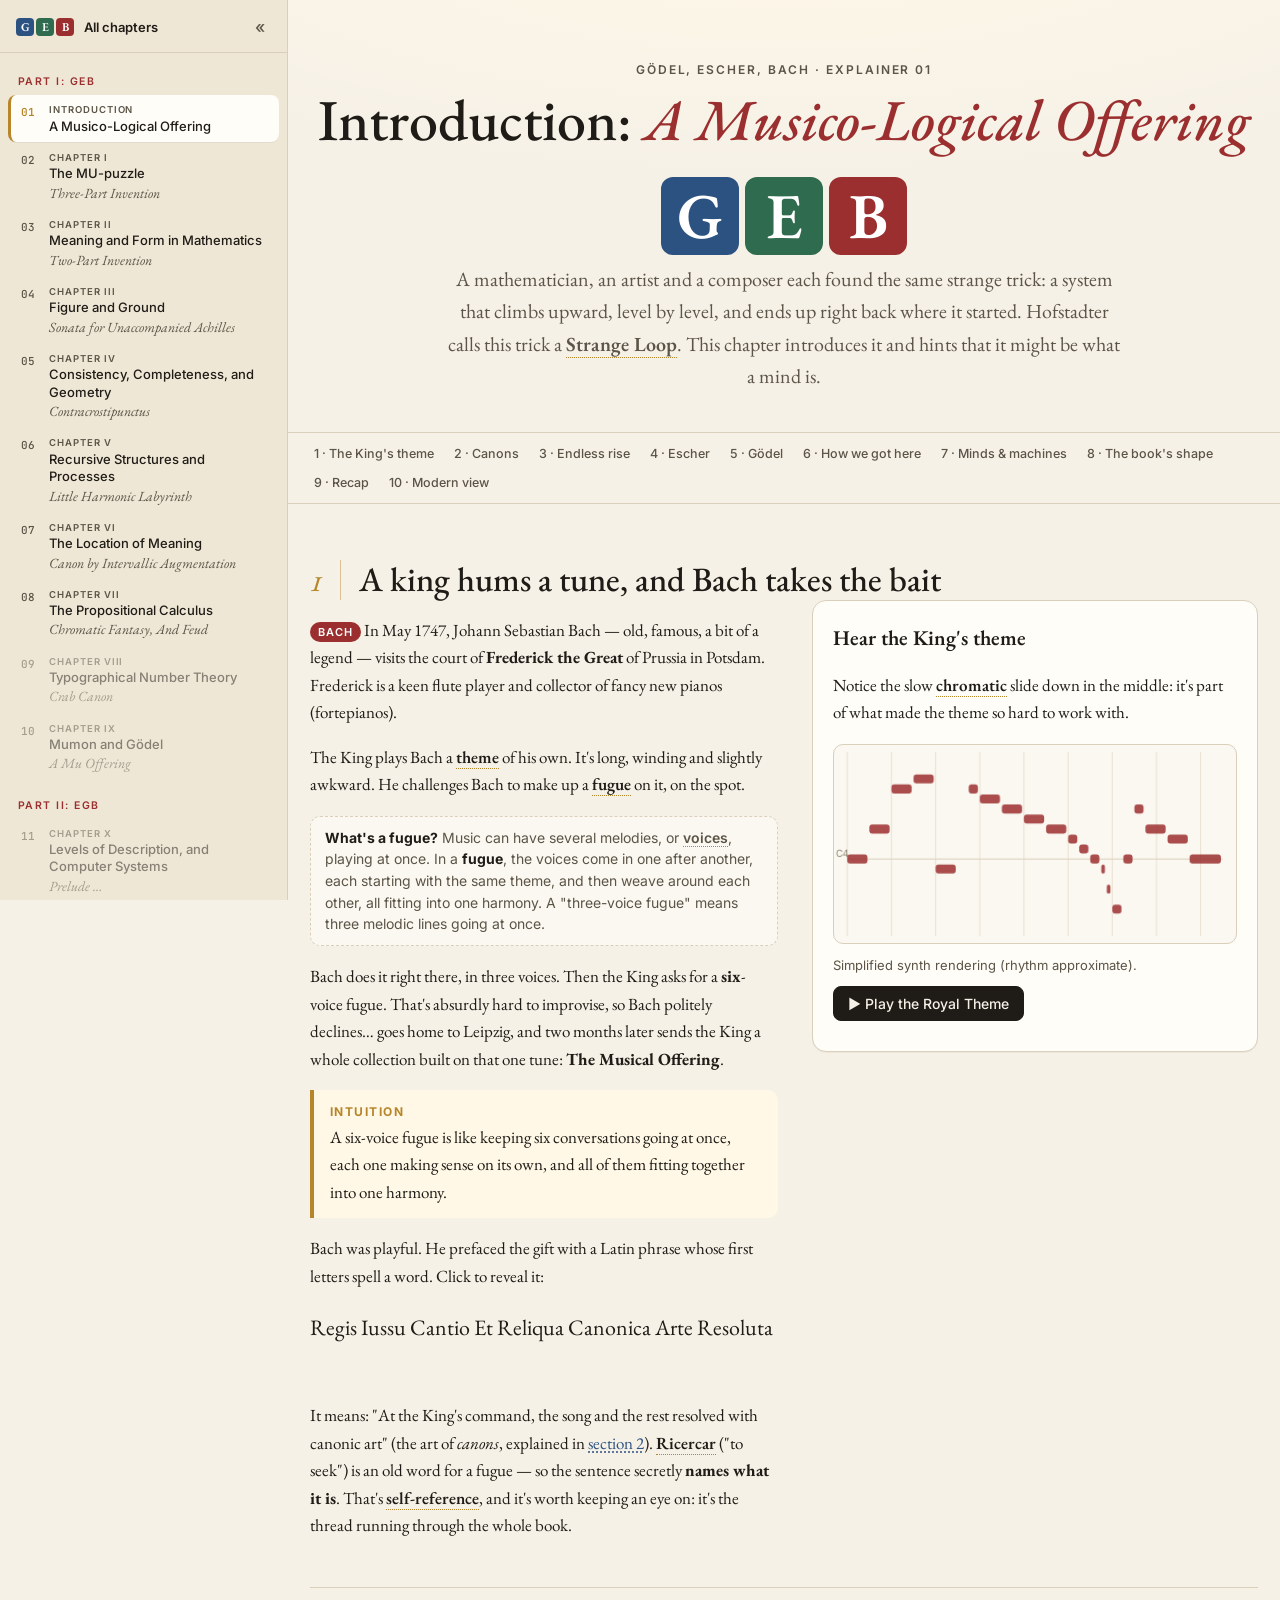
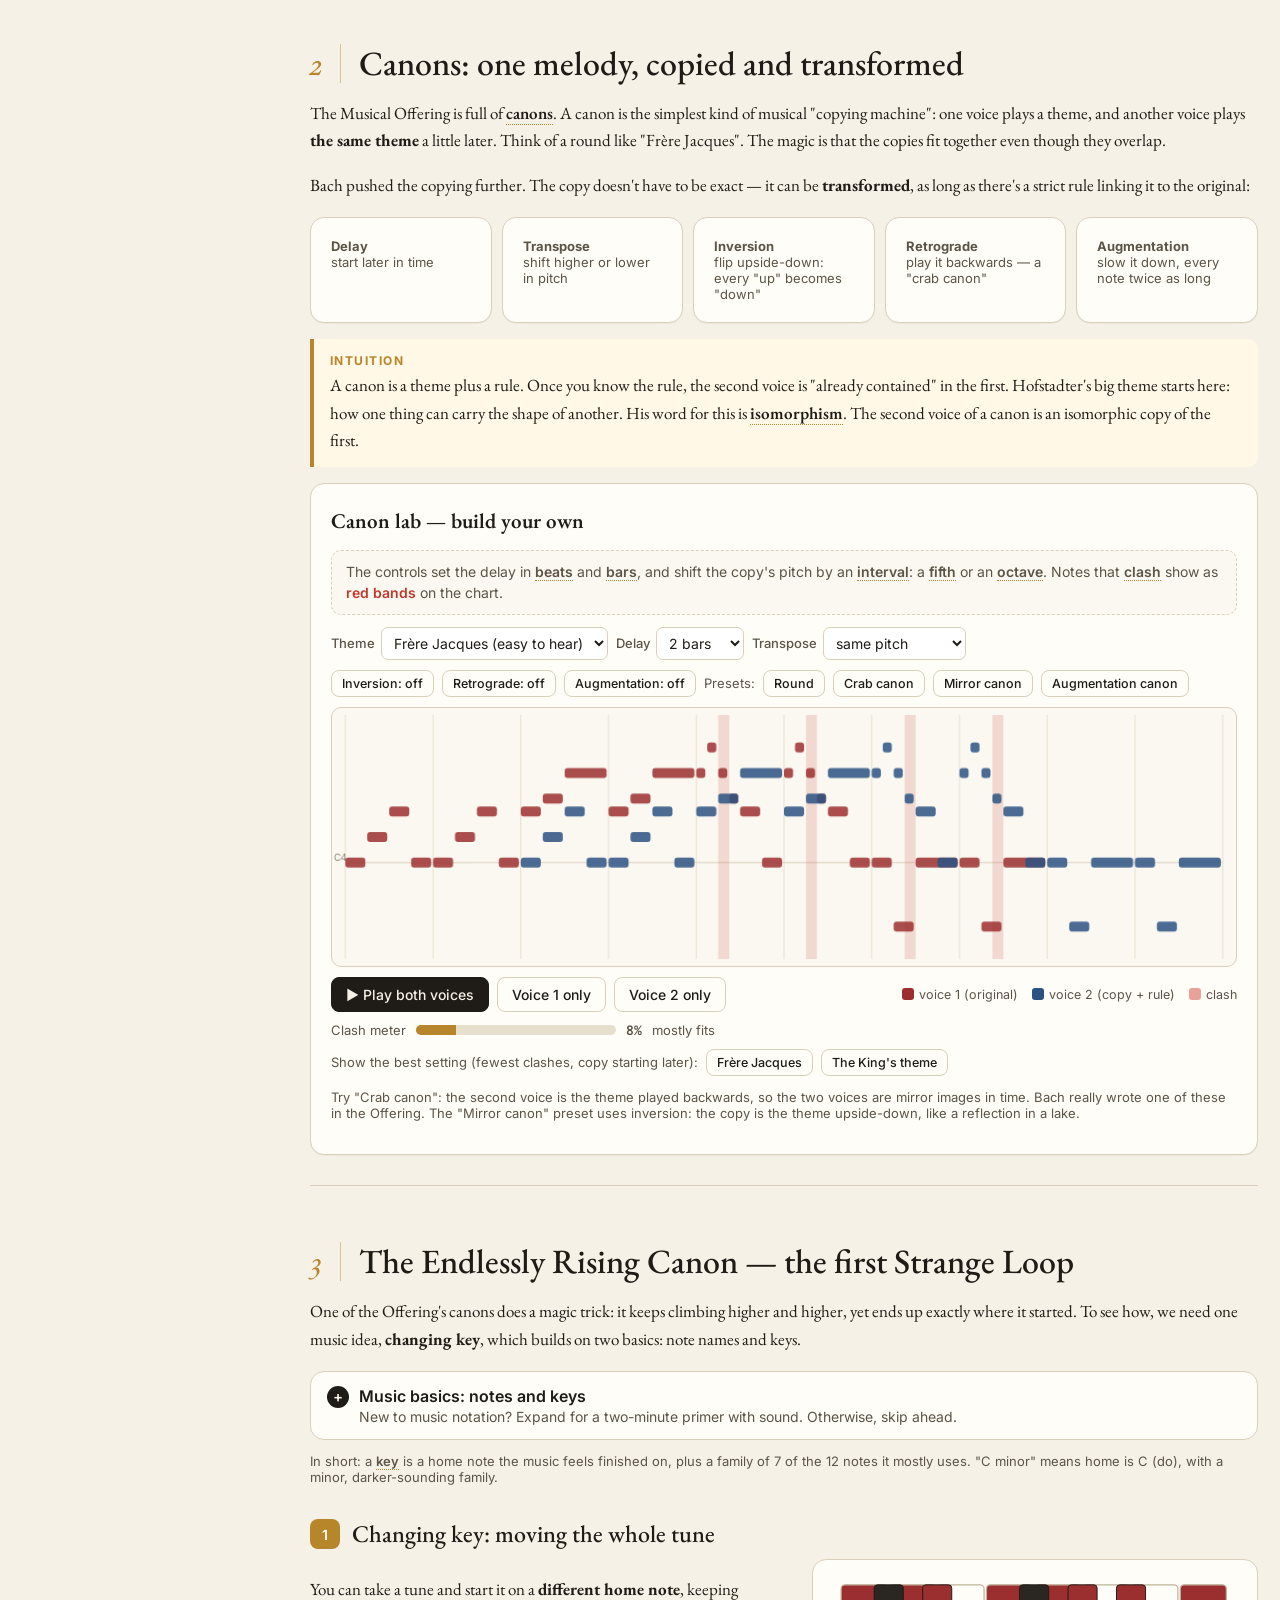
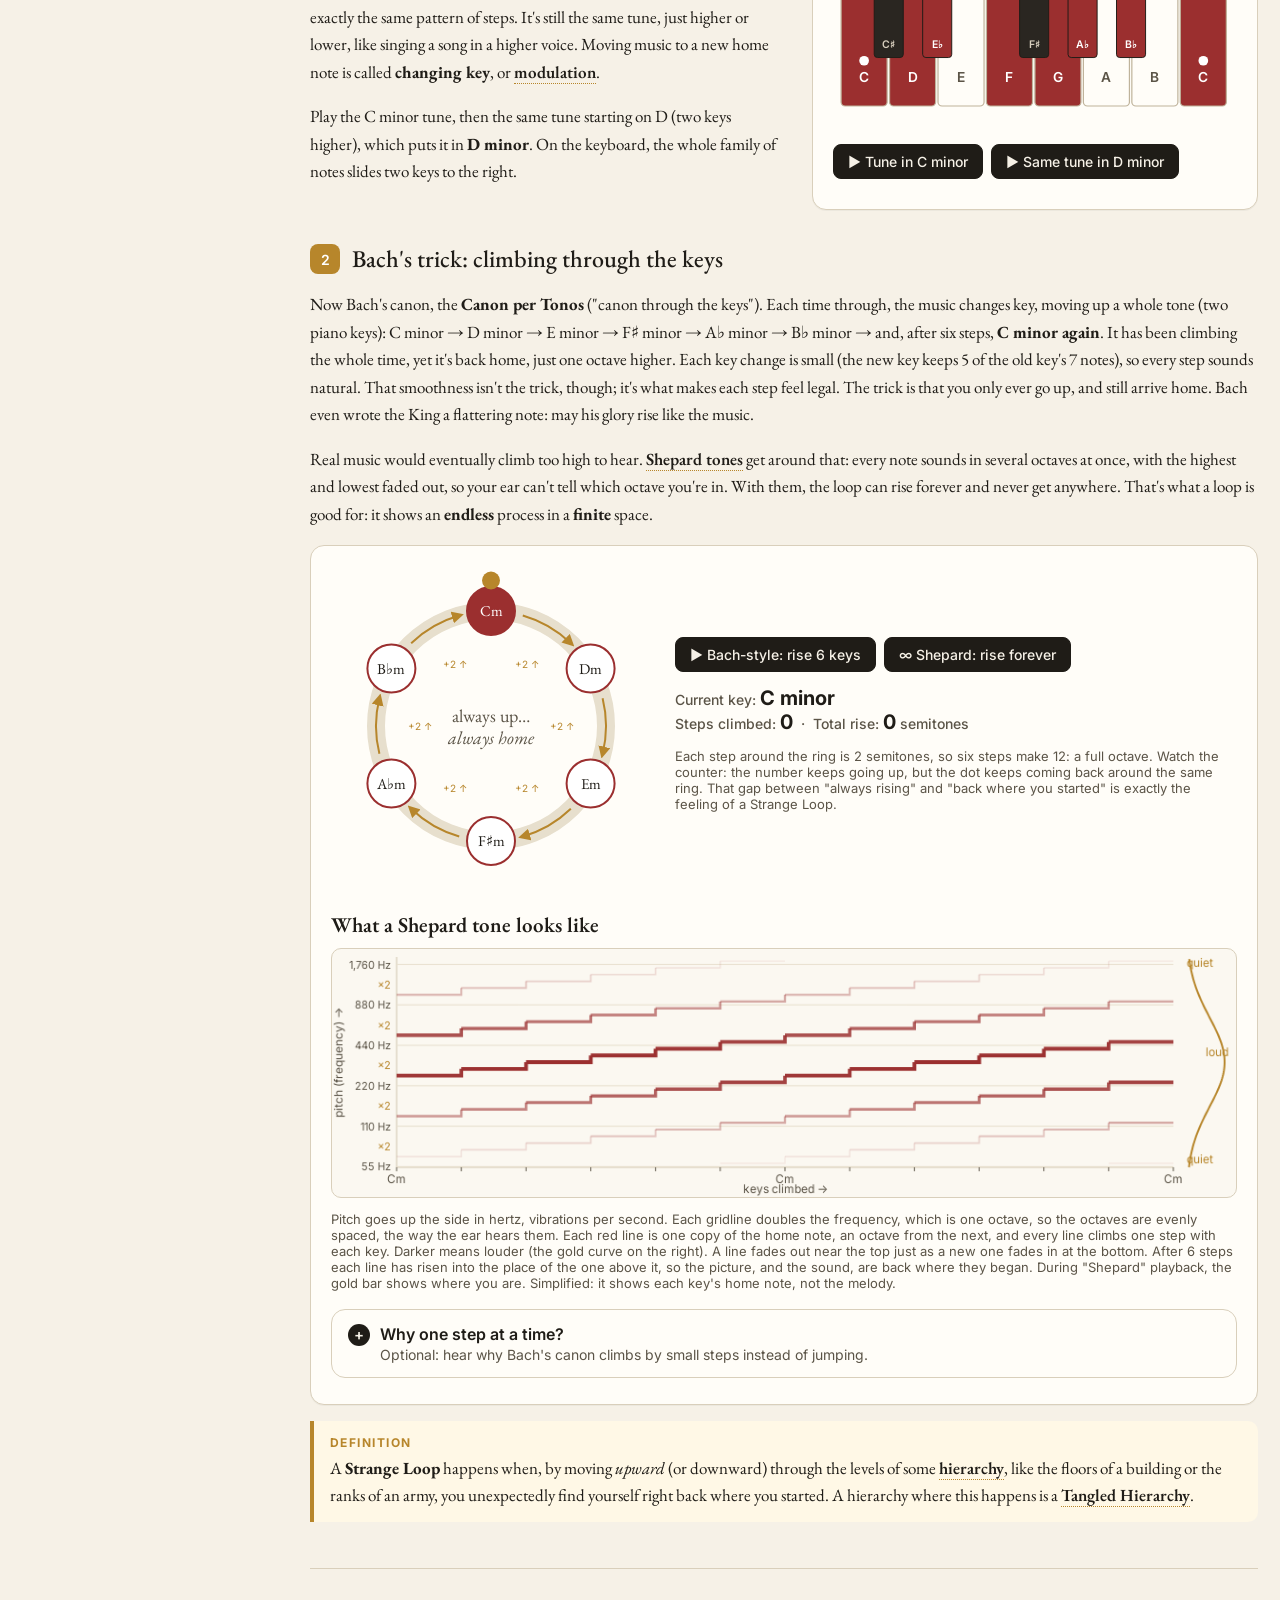
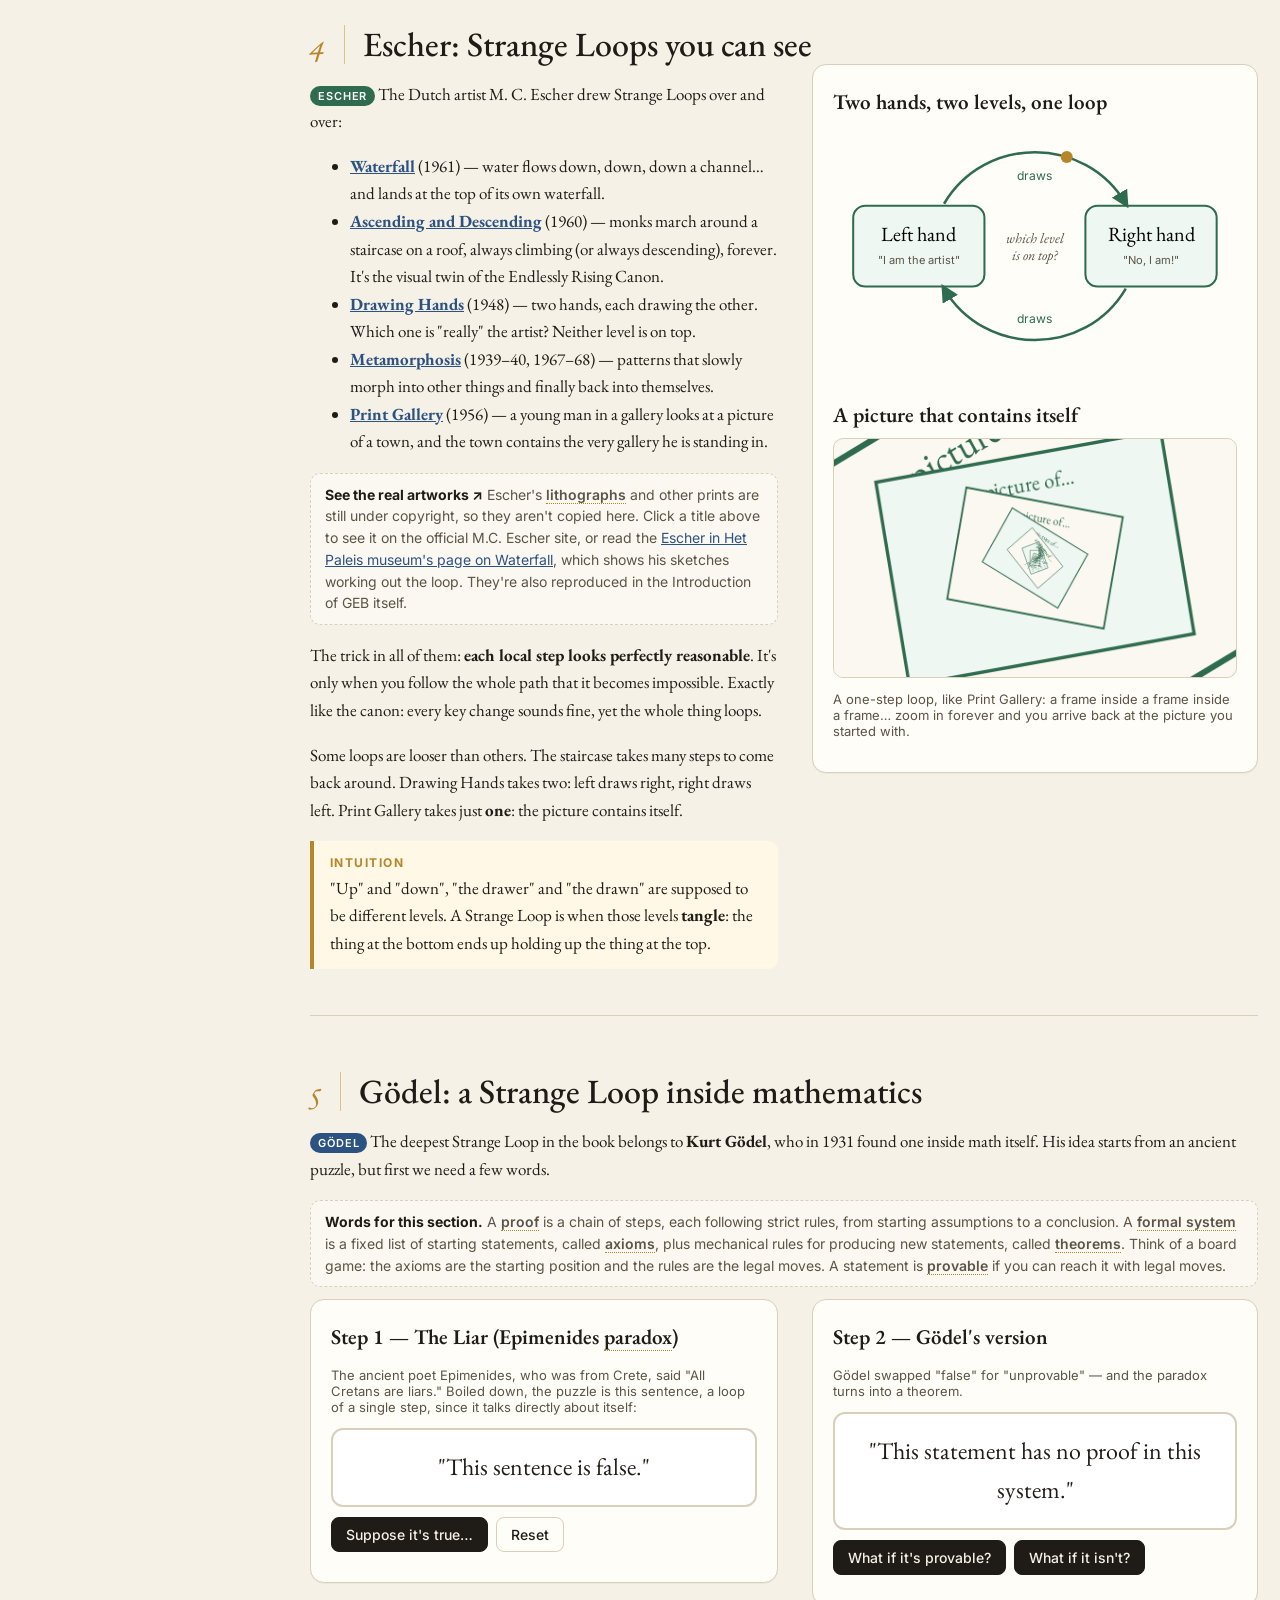
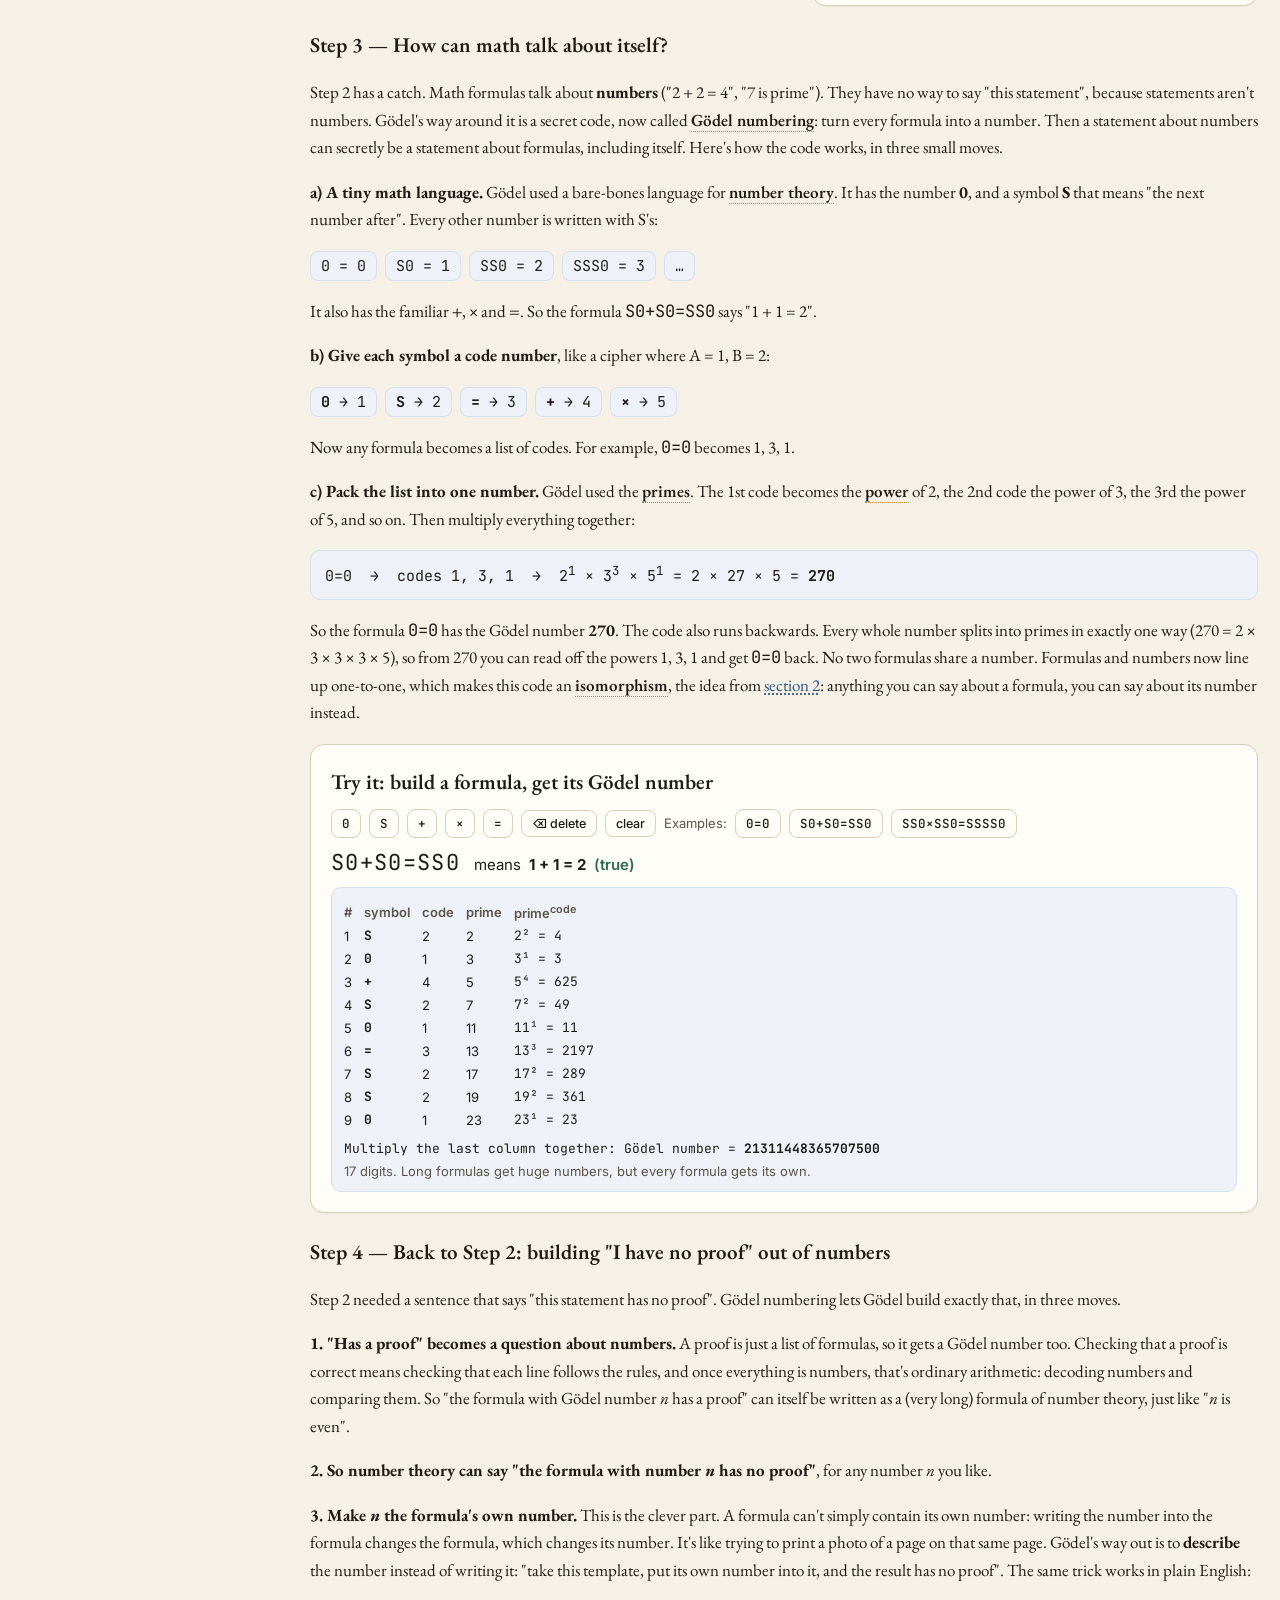
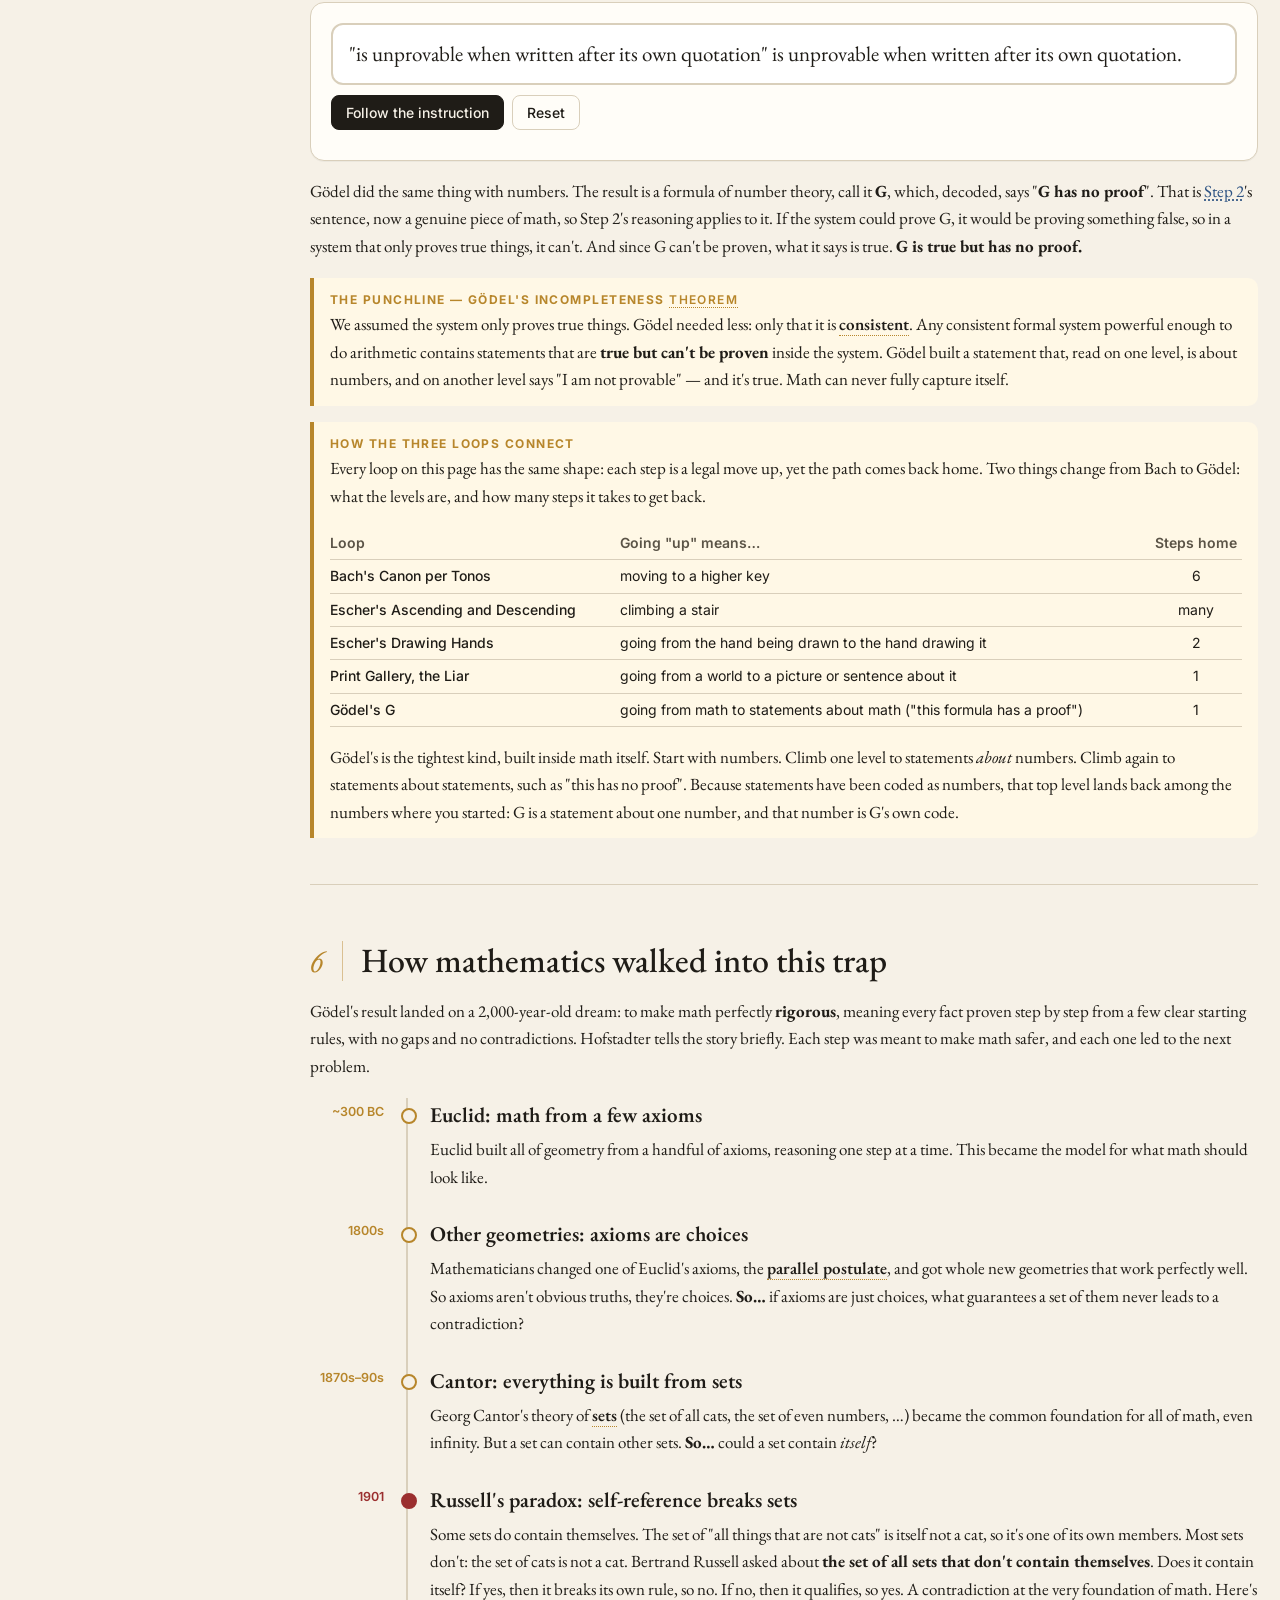
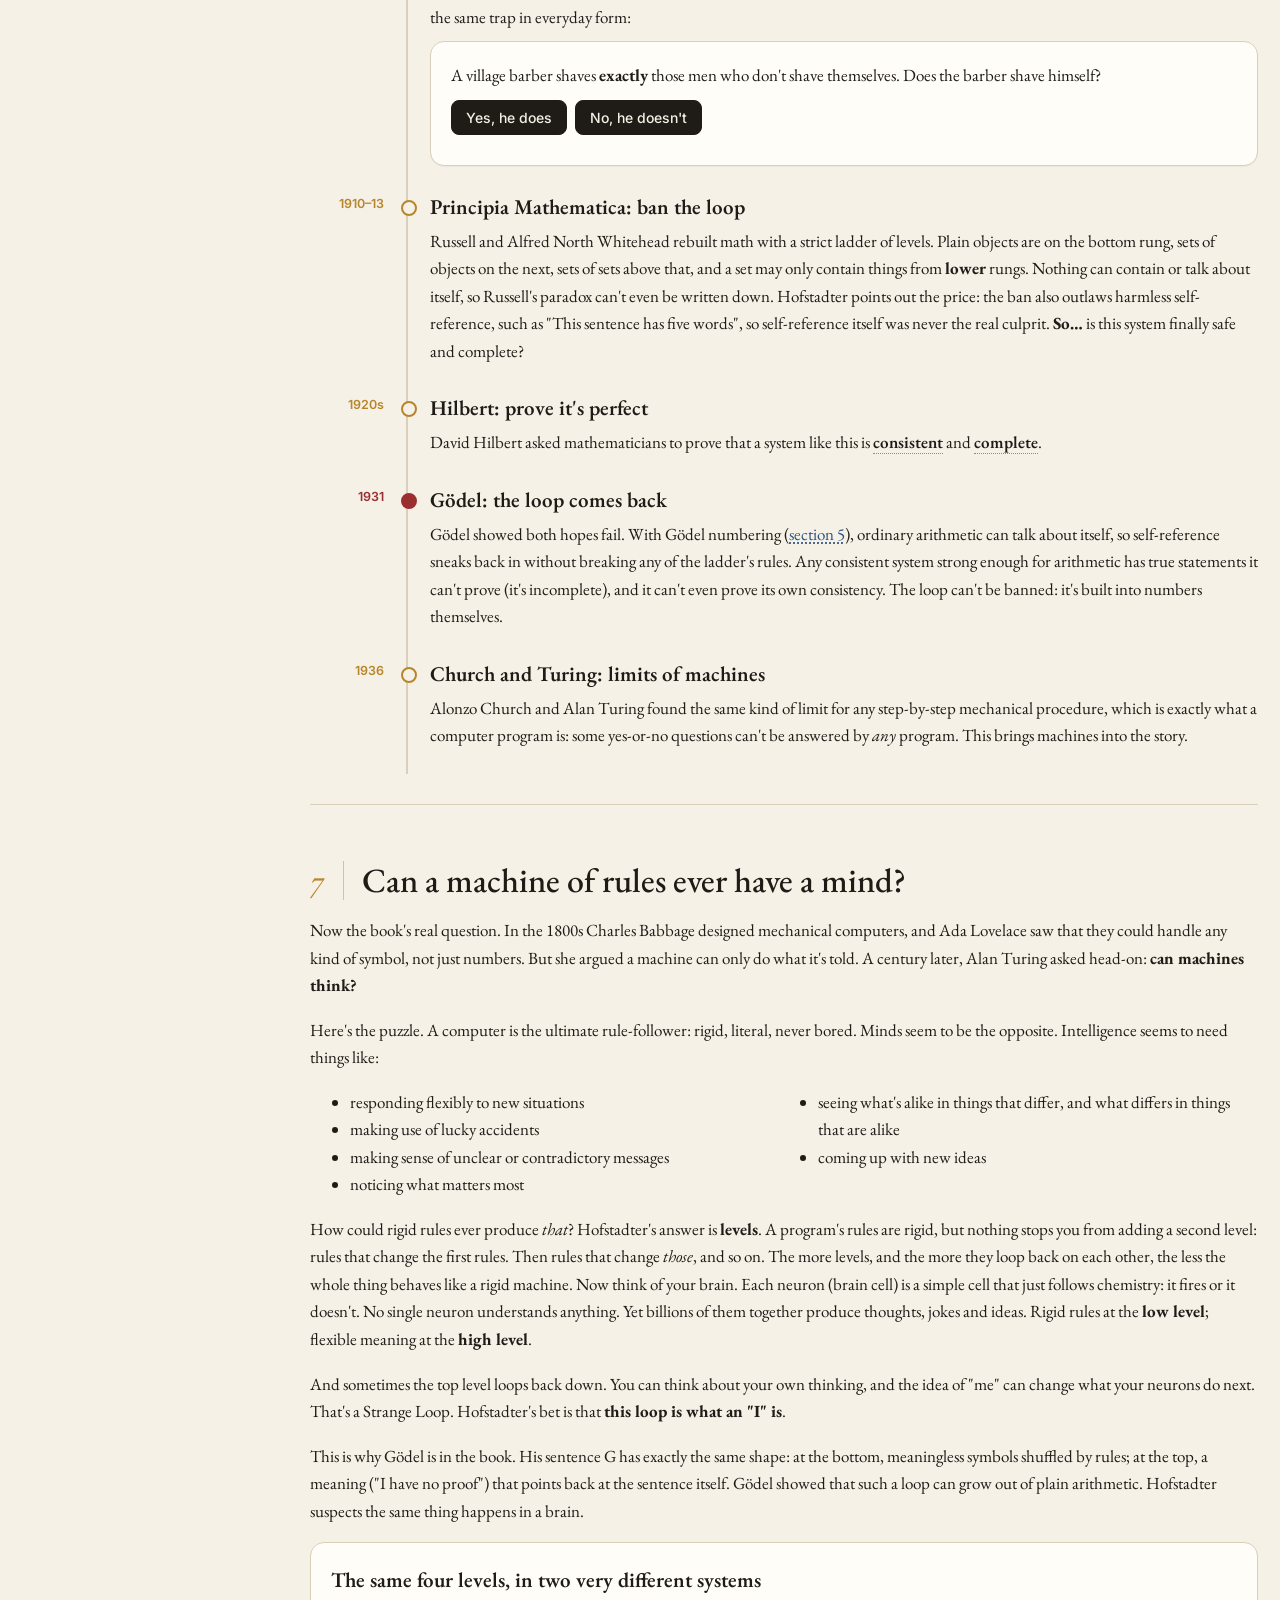
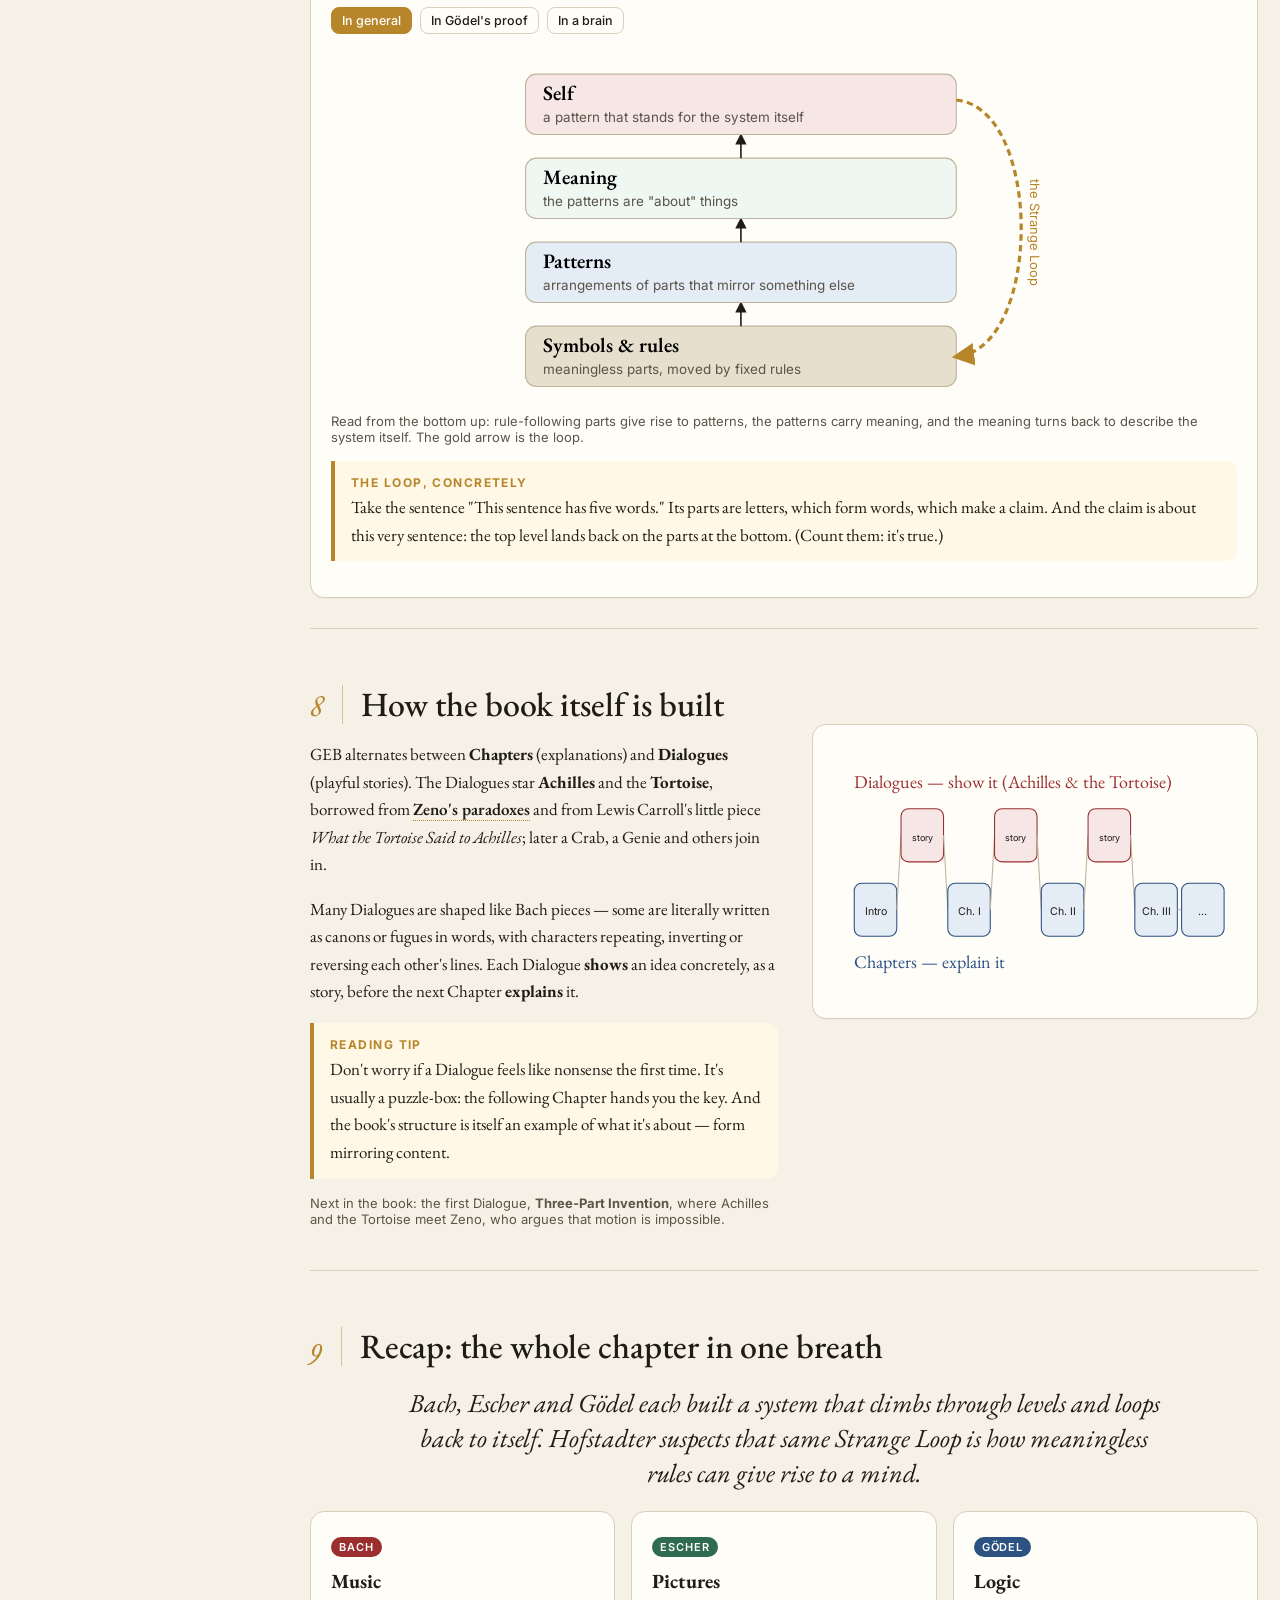
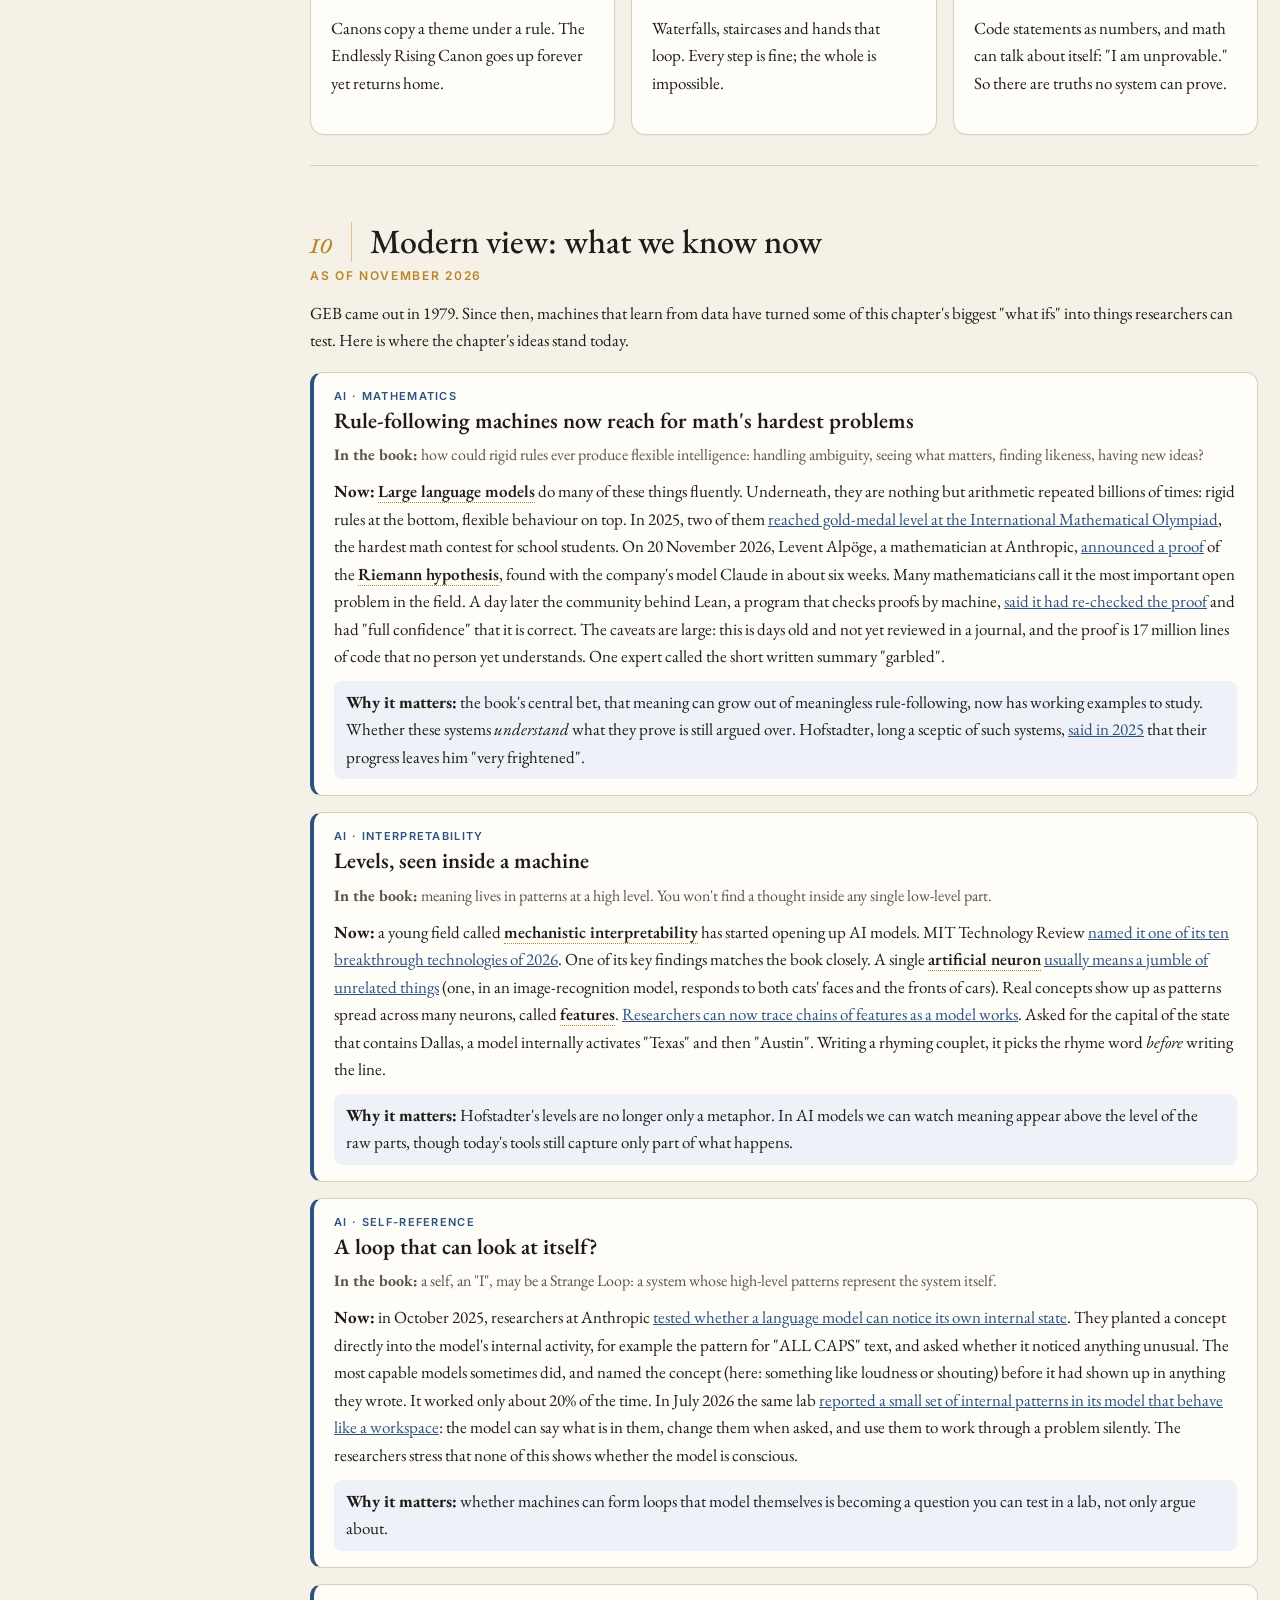
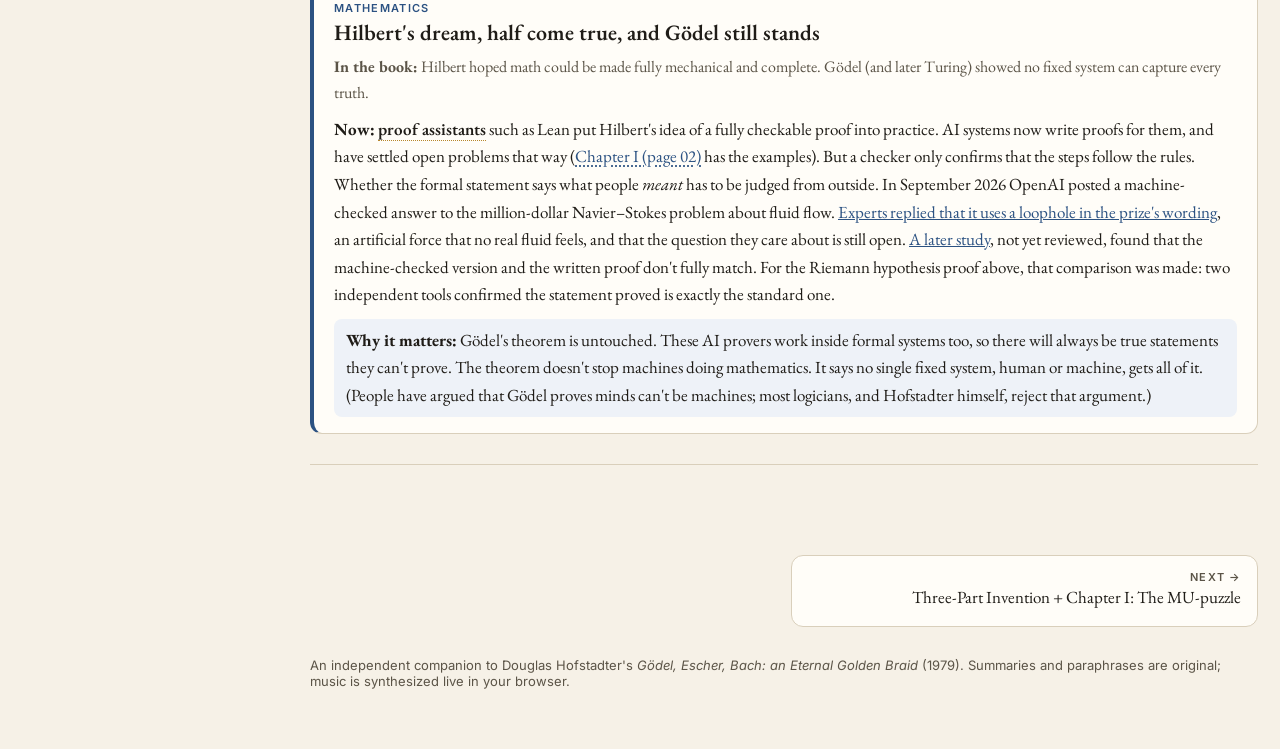
==== commit 258bc06d: "Merge main into dark-mode branch Co-Authored-By: Chau Tran <tranhaichau93@gmail.com>" ====
--- a/01-introduction/index.html
+++ b/01-introduction/index.html
@@ -346,6 +346,7 @@
     <div class="row"><button class="ghost small on" data-lv="general">In general</button><button class="ghost small" data-lv="godel">In Gödel's proof</button><button class="ghost small" data-lv="brain">In a brain</button></div>
     <svg id="levels" viewBox="0 0 520 330" width="100%" style="max-width:560px;display:block;margin:6px auto 0"></svg>
     <p class="small-note">Read from the bottom up: rule-following parts give rise to patterns, the patterns carry meaning, and the meaning turns back to describe the system itself. The gold arrow is the loop.</p>
+    <div class="intuit" id="lvLoop"></div>
   </div>
 </section>
 
@@ -834,6 +835,11 @@
   godel:[['Symbols & rules','0, S, +, = rearranged by the rules of arithmetic'],['Patterns','Gödel numbers that mirror formulas and proofs'],['Meaning','a formula about which formulas have proofs'],['Self','G: "I have no proof"']],
   brain:[['Symbols & rules','neurons firing, following chemistry'],['Patterns','groups of neurons that track things in the world'],['Meaning','thoughts and ideas'],['Self','the idea of "I"']]
 };
+const LV_LOOP={
+  general:'<b>The loop, concretely</b>Take the sentence "This sentence has five words." Its parts are letters, which form words, which make a claim. And the claim is about this very sentence: the top level lands back on the parts at the bottom. (Count them: it\'s true.)',
+  godel:'<b>The loop, concretely</b>Here the gold arrow means <b>refers to</b>, and nothing more. G is a long string of symbols like 0, S, + and =. Read as arithmetic, it says "the formula with Gödel number <i>g</i> has no proof". And <i>g</i> is the Gödel number of G itself. So the claim at the top lands on the string at the bottom: the very symbols that make it up. Reading G this way changes nothing about it. The loop is in what G says, not in anything it does.',
+  brain:'<b>The loop, concretely</b>Here the gold arrow means <b>refers to and changes</b>. The idea of "I" describes you, the whole system. But it isn\'t separate from your neurons: it is itself a pattern of neurons firing, and when it\'s active it sets off other neurons, like any pattern does. Say you think "I promised myself I\'d quit sugar." That thought stops the neurons that would move your hand toward the cake. It can also go round and round: "I always panic in exams" sets off stress, the stress makes you do badly, and doing badly strengthens the belief. So the top box isn\'t really above the bottom one. "Self" is made of neurons, which is why it can act on them.'
+};
 const LV_COL=['var(--grid)','var(--godel-tint)','var(--escher-tint)','var(--bach-tint)'];
 function drawLevels(k){
   let s='<defs><marker id="ah3" viewBox="0 0 10 10" refX="7" refY="5" markerWidth="7" markerHeight="7" orient="auto"><path d="M0,0L10,5L0,10z" fill="var(--ink)"/></marker><marker id="ah4" viewBox="0 0 10 10" refX="7" refY="5" markerWidth="7" markerHeight="7" orient="auto"><path d="M0,0L10,5L0,10z" fill="var(--gold)"/></marker></defs>';
@@ -842,6 +848,7 @@
     if(i<3)s+=`<path d="M220,${y} L220,${y-20}" stroke="var(--ink)" stroke-width="1.5" marker-end="url(#ah3)"/>`;});
   s+=`<path d="M420,52 C500,60 500,280 422,290" fill="none" stroke="var(--gold)" stroke-width="3" stroke-dasharray="6 4" marker-end="url(#ah4)"/><text x="488" y="175" font-family="Inter" font-size="12" fill="var(--gold)" text-anchor="middle" transform="rotate(90 488 175)">the Strange Loop</text>`;
   $('levels').innerHTML=s;
+  $('lvLoop').innerHTML=LV_LOOP[k];
   document.querySelectorAll('[data-lv]').forEach(b=>b.classList.toggle('on',b.dataset.lv===k));
 }
 document.querySelectorAll('[data-lv]').forEach(b=>b.onclick=()=>drawLevels(b.dataset.lv));
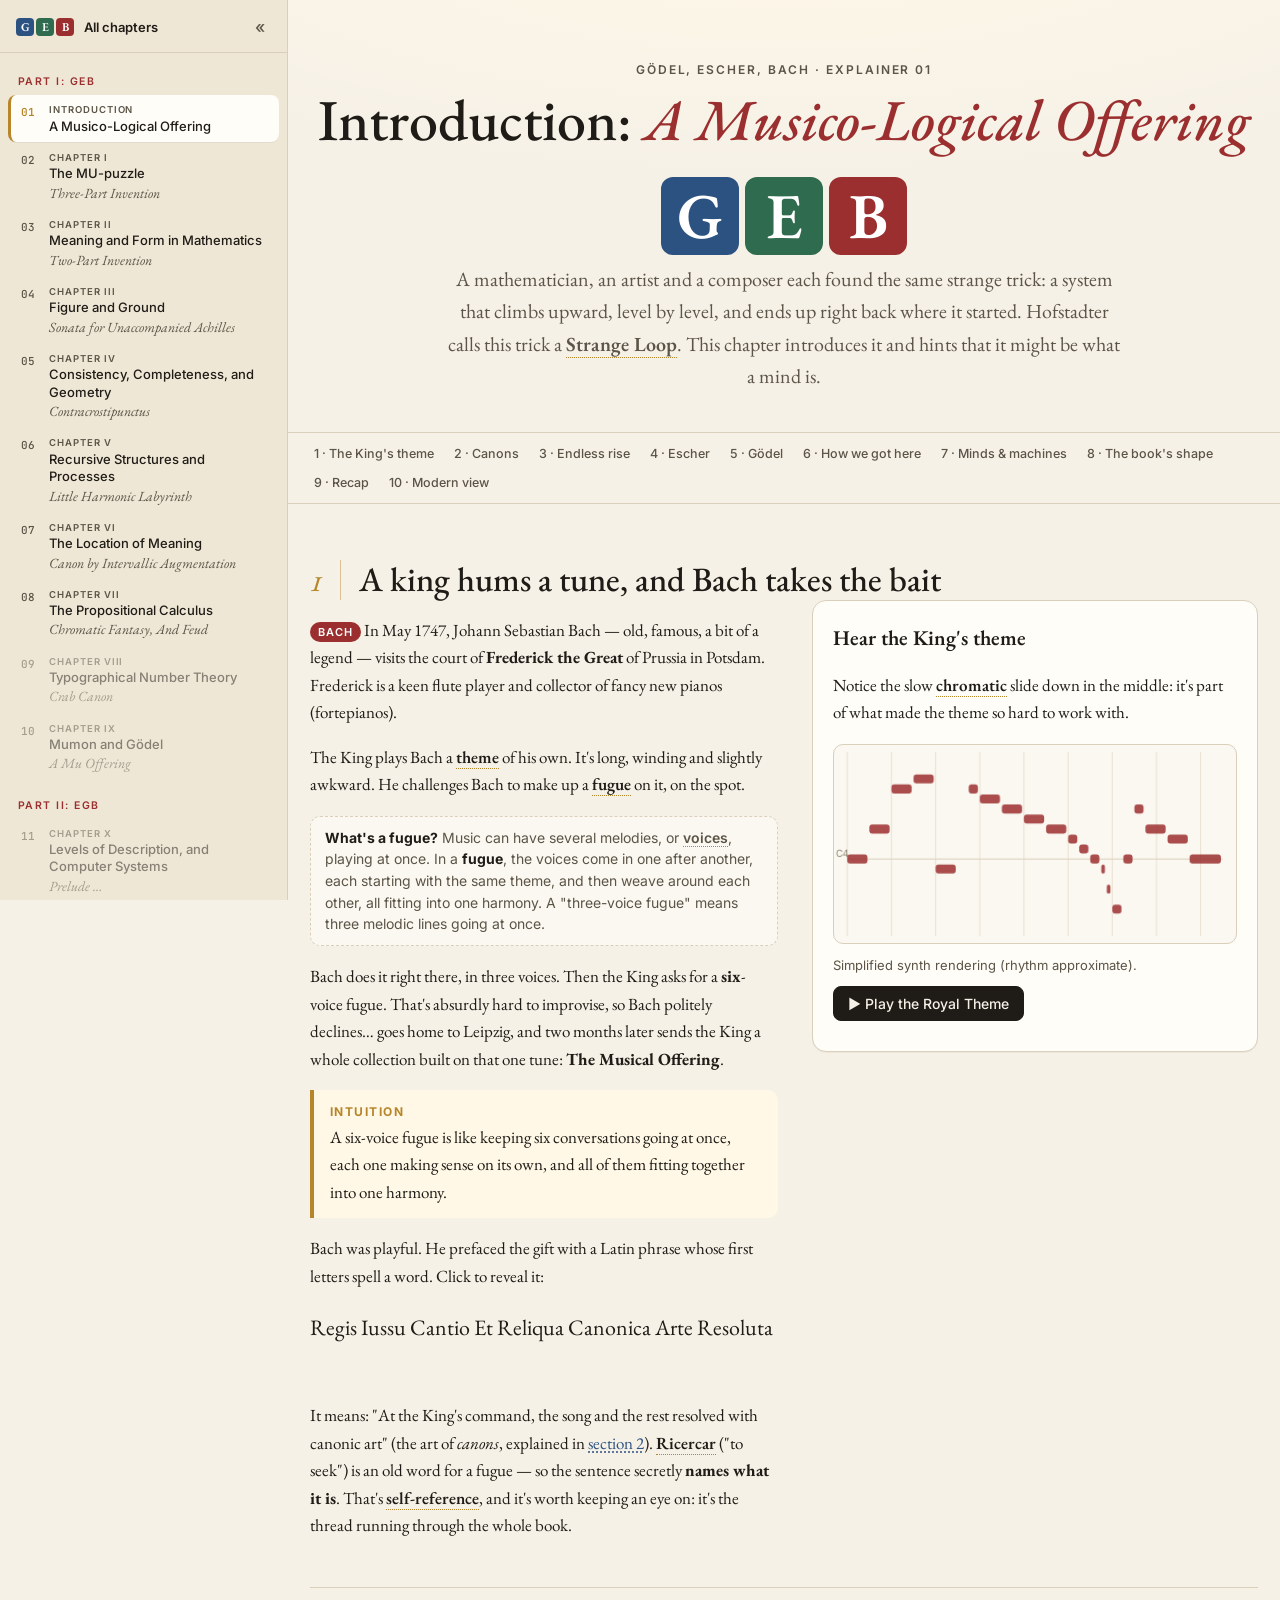
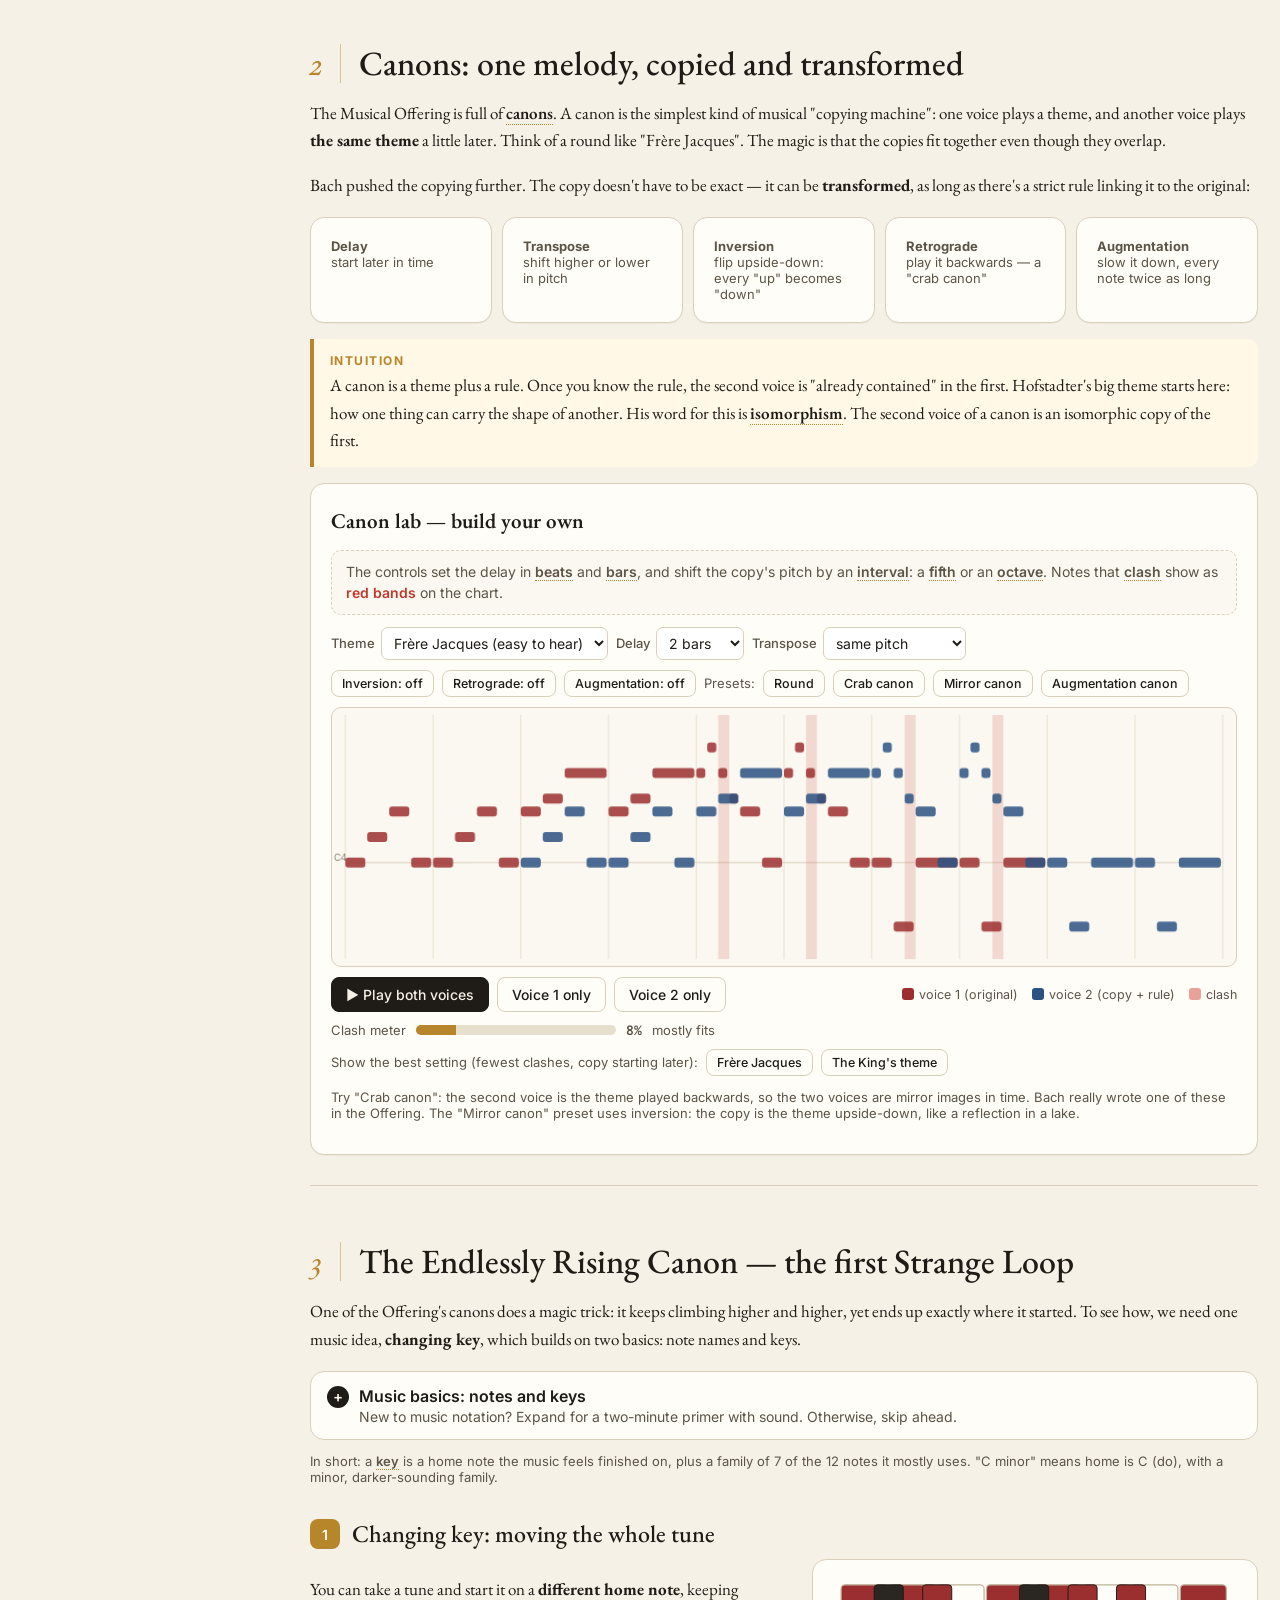
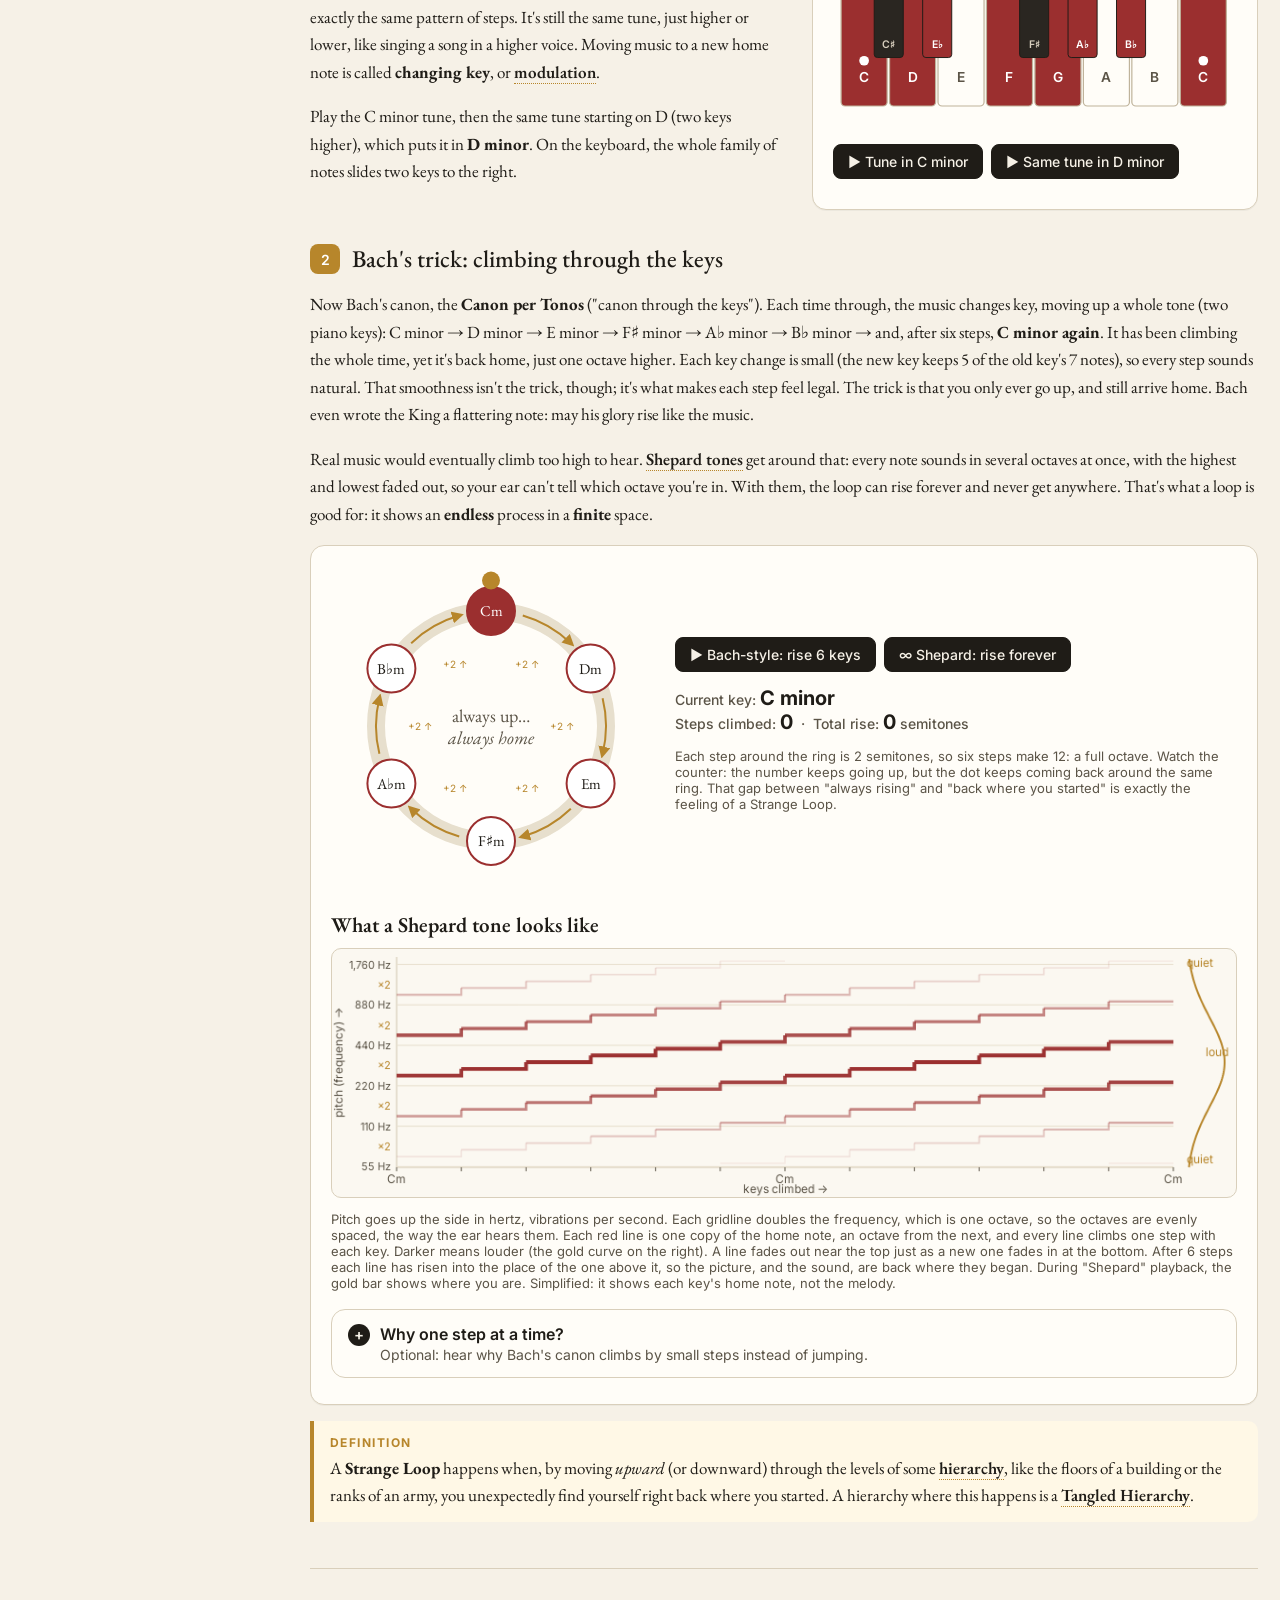
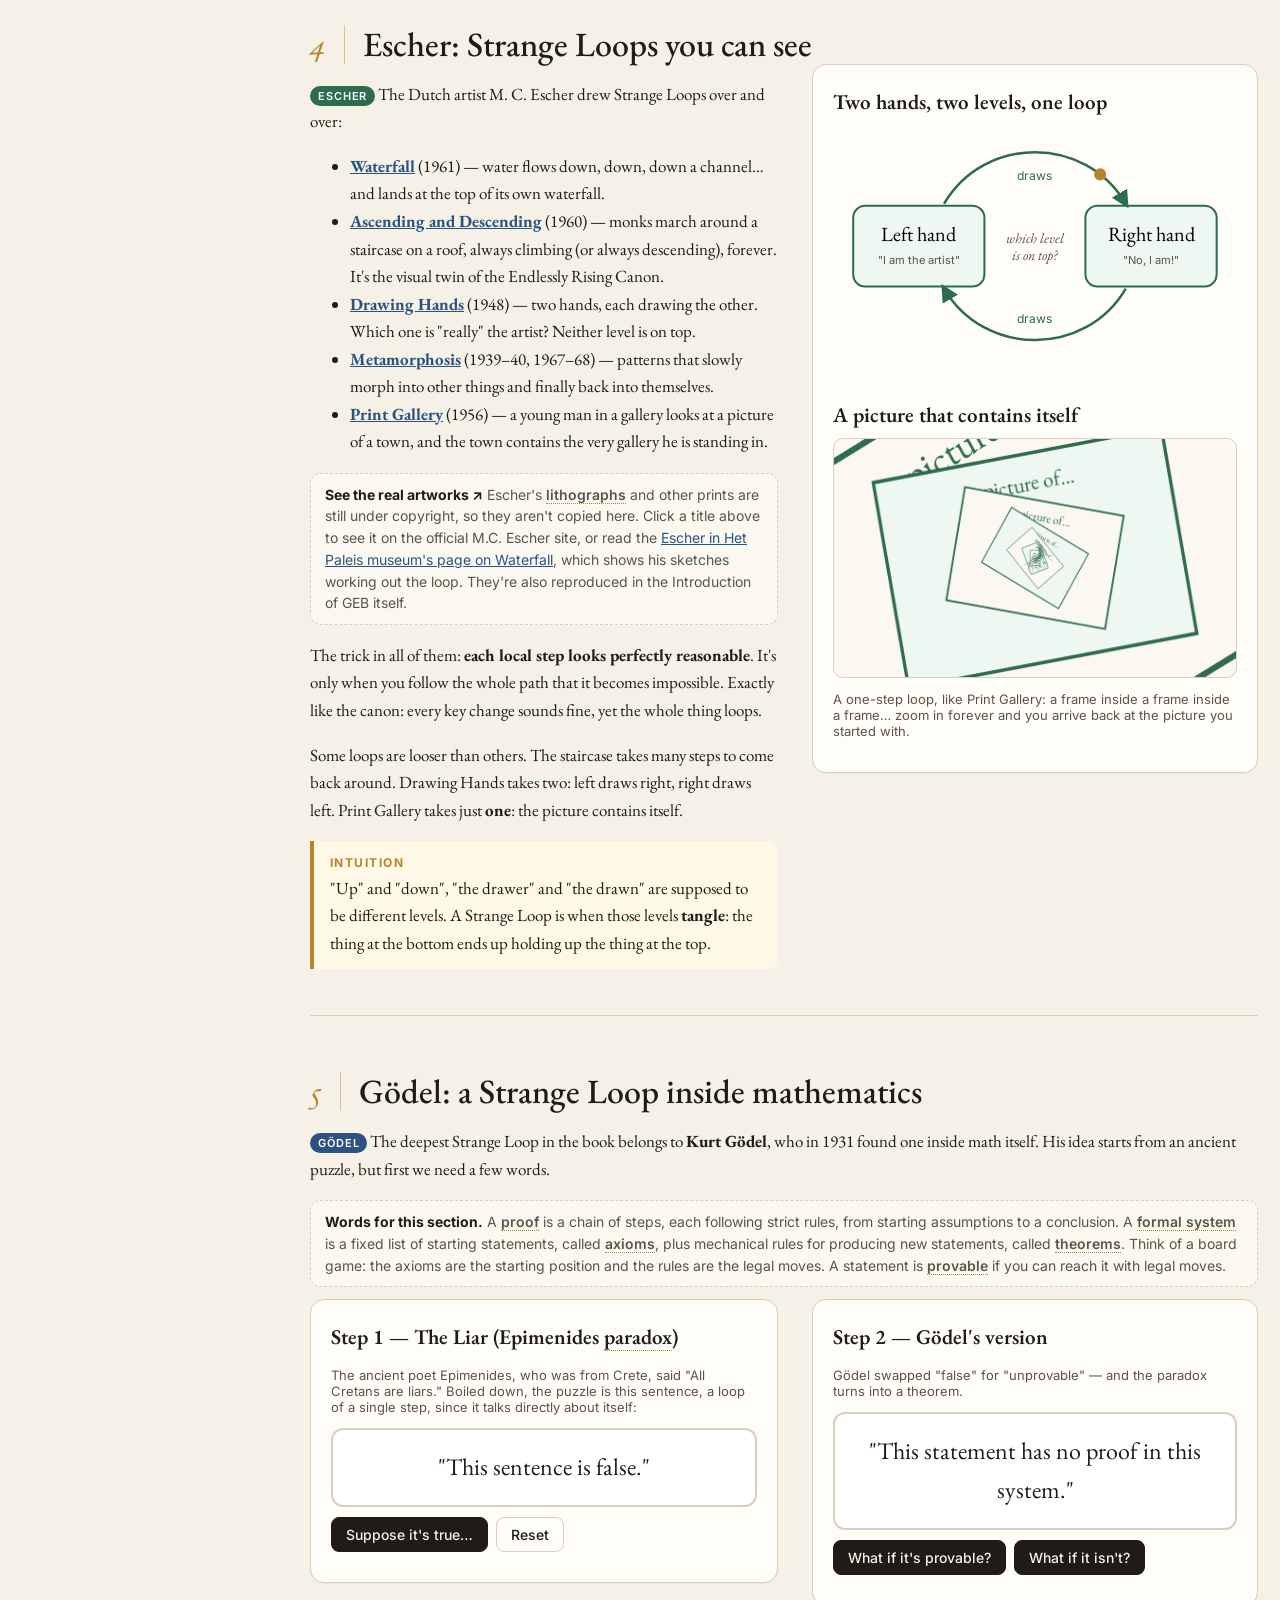
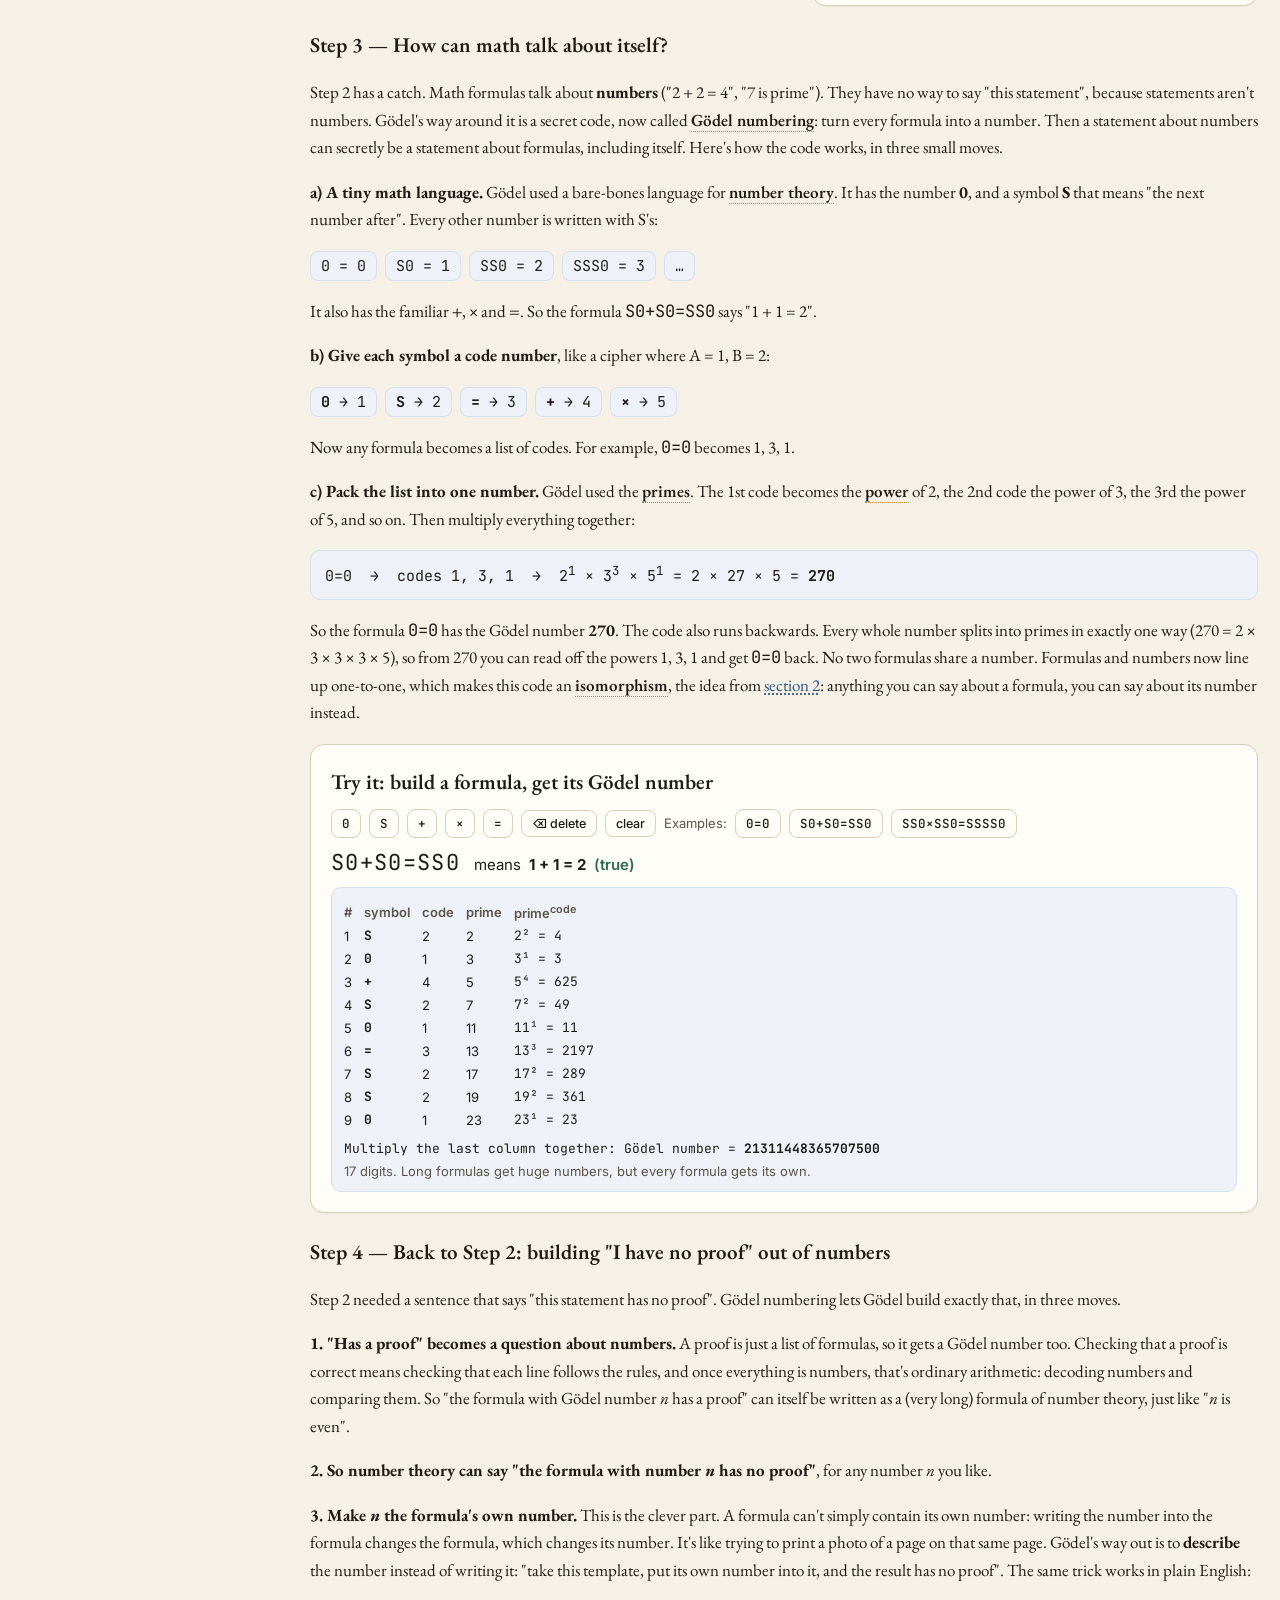
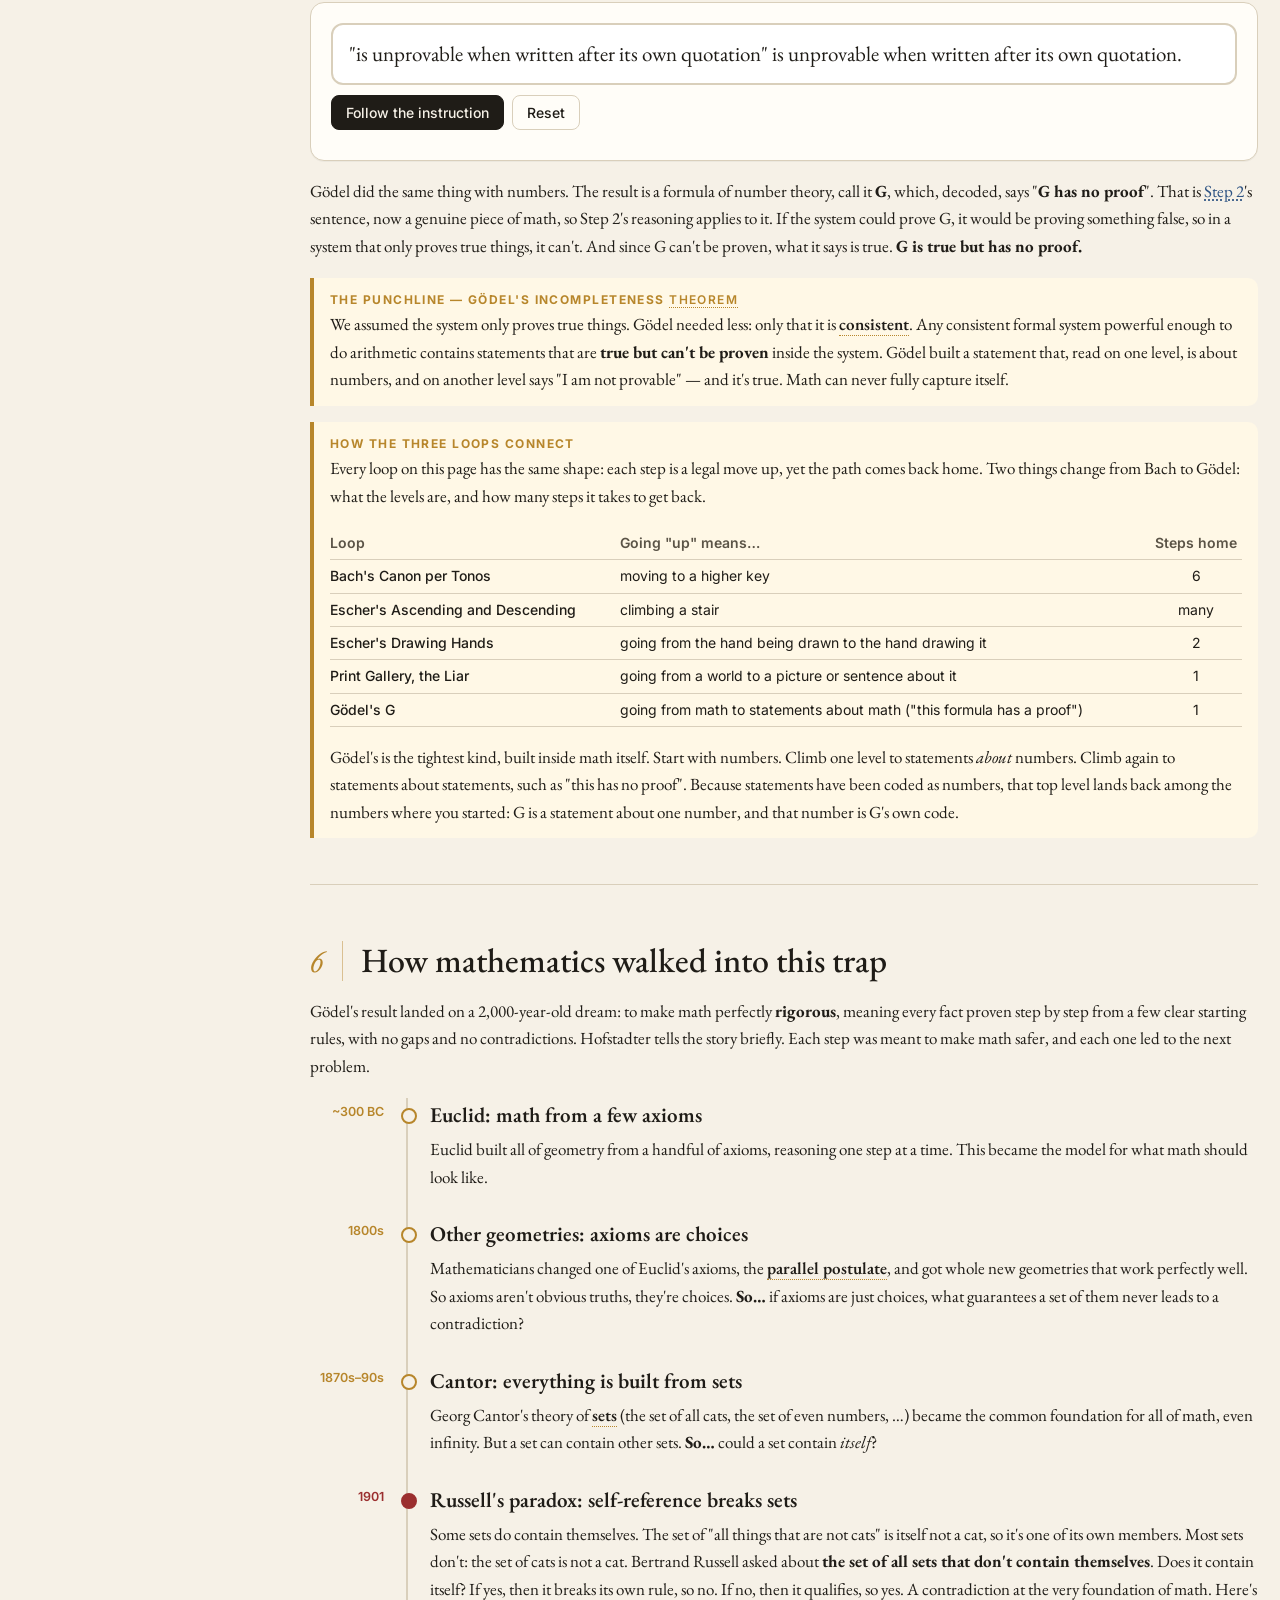
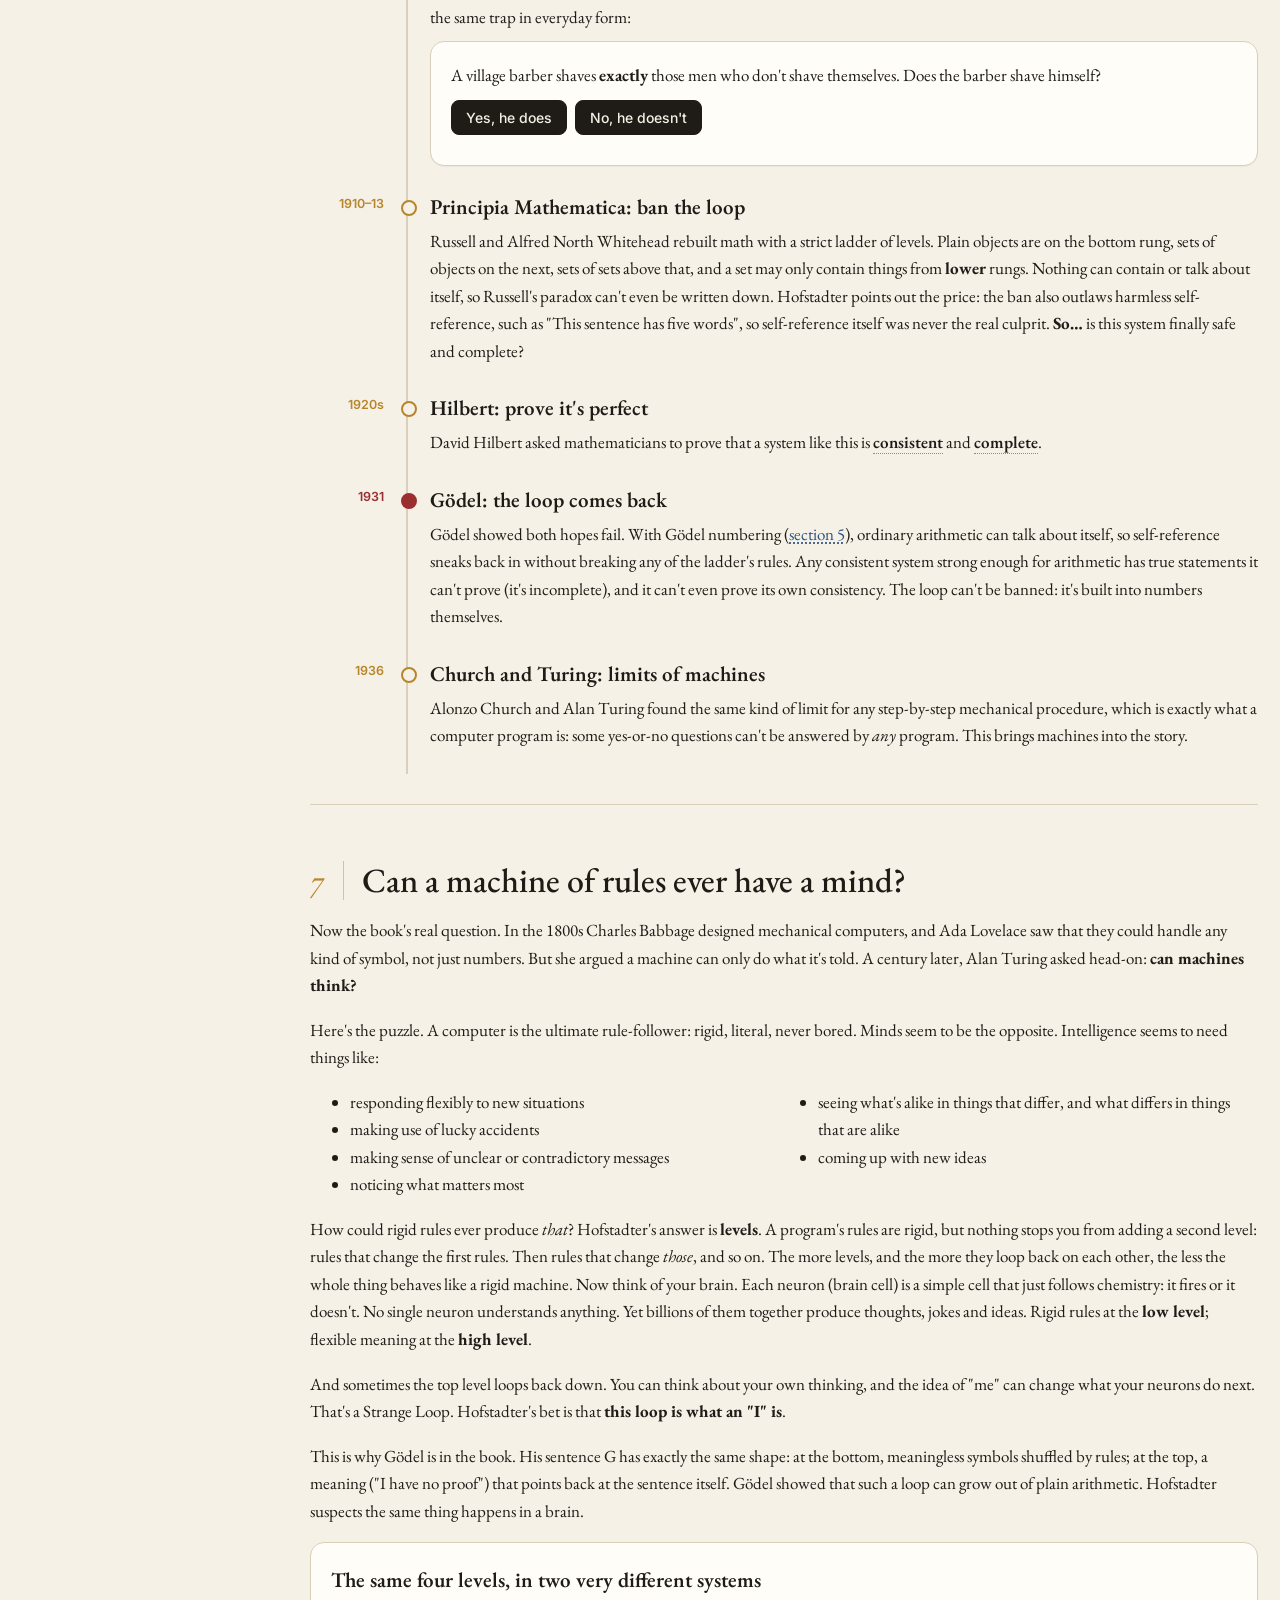
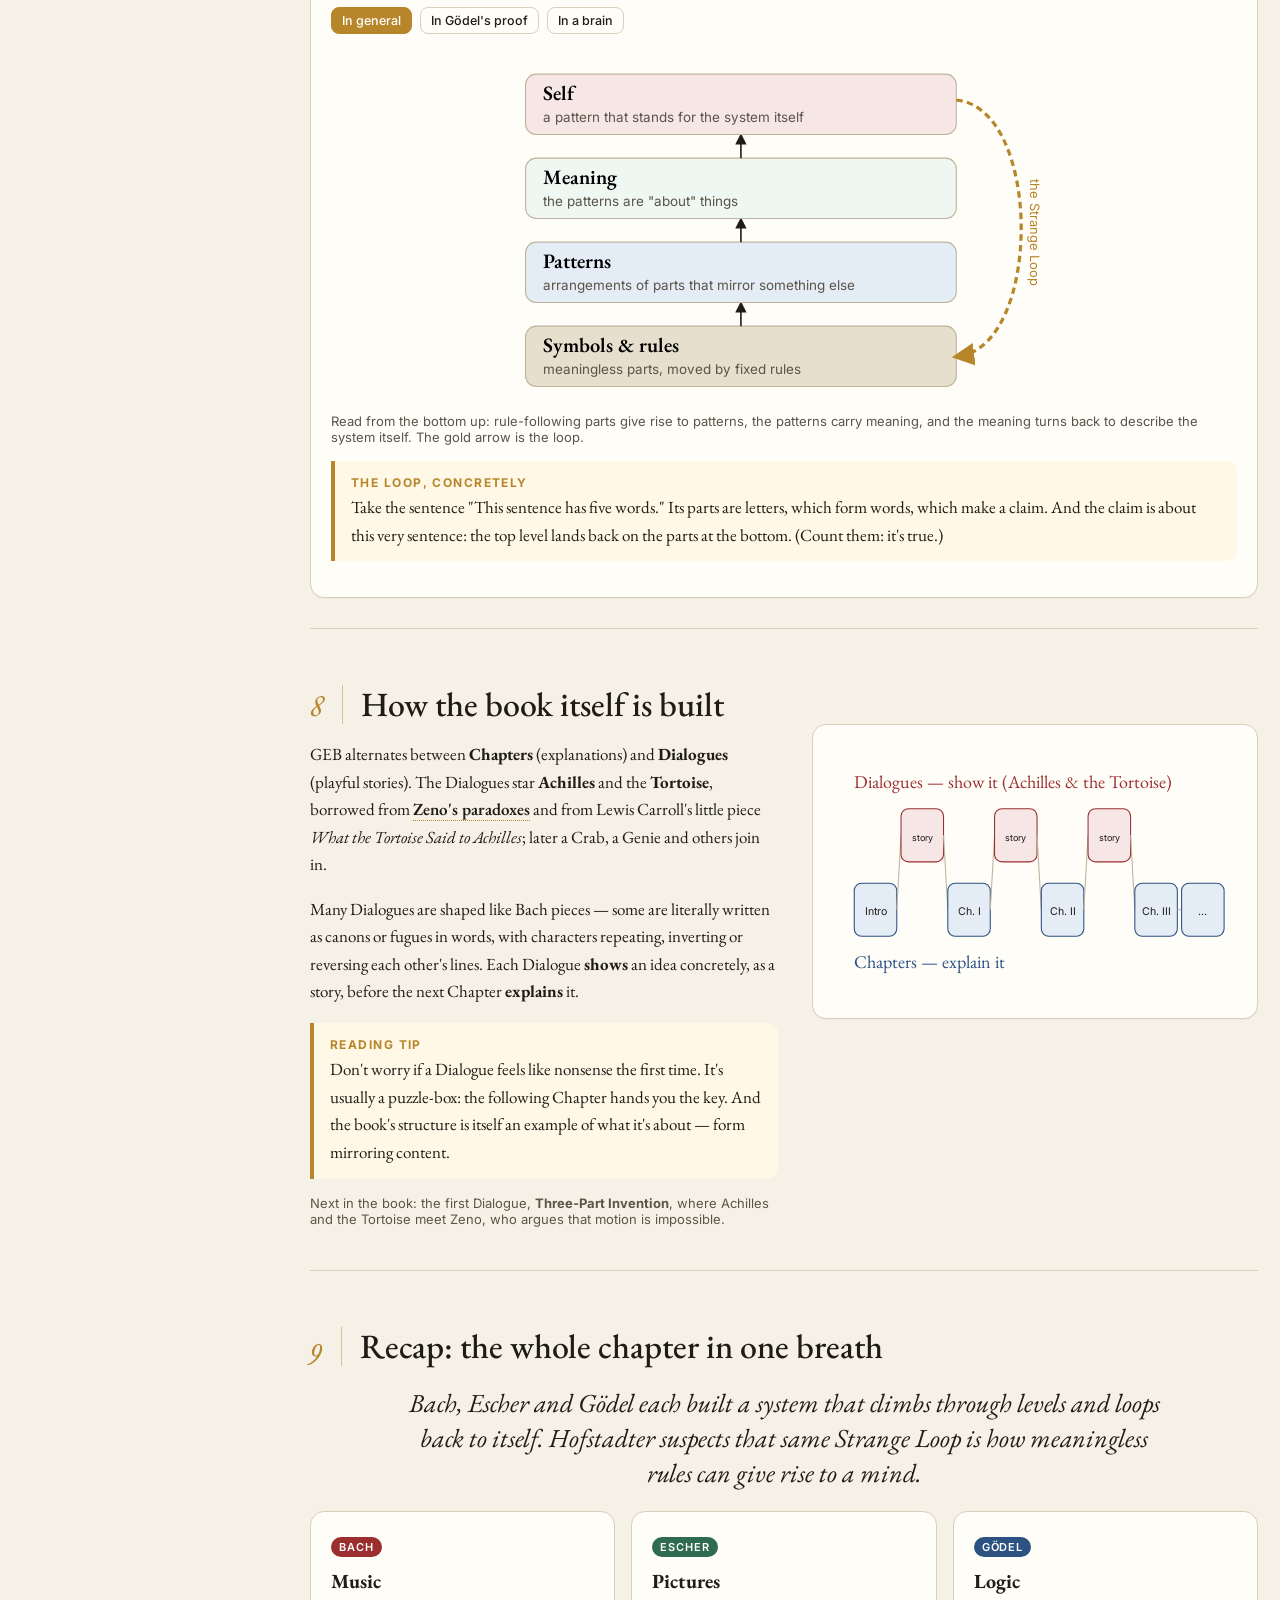
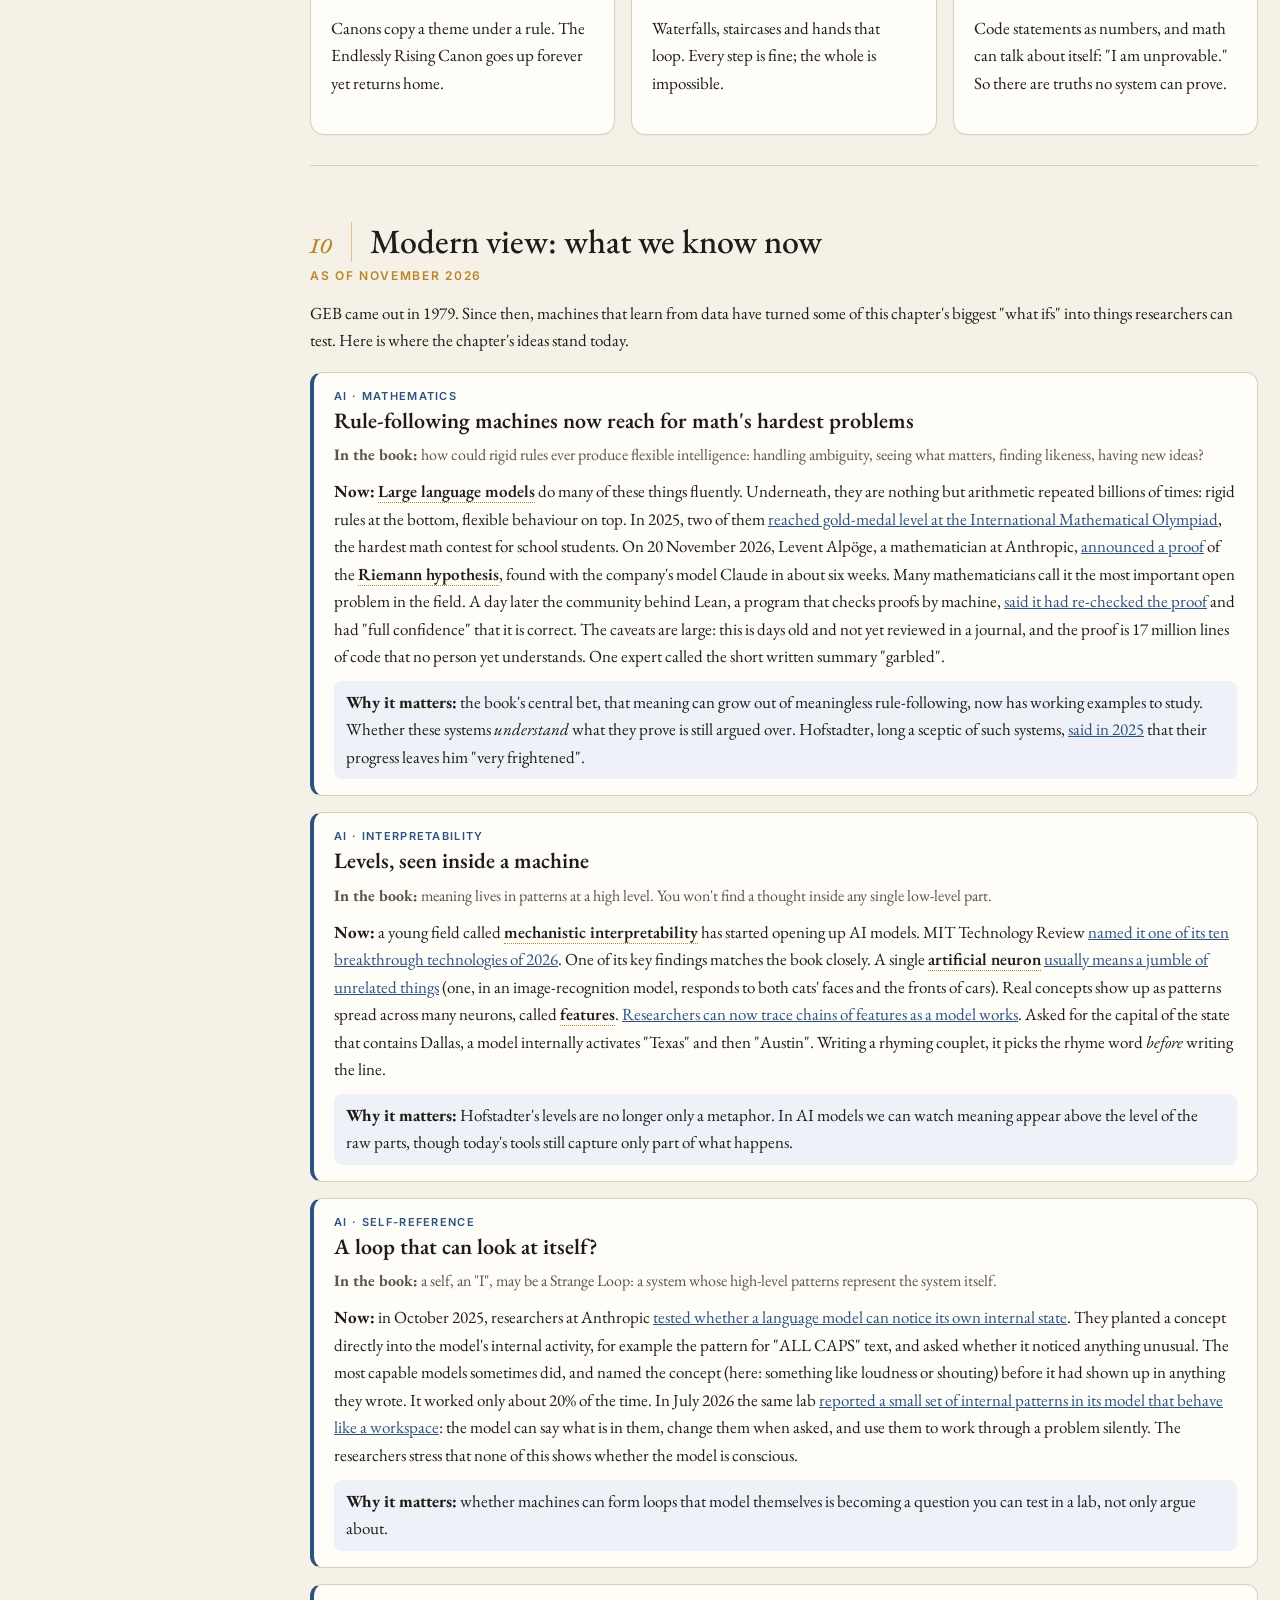
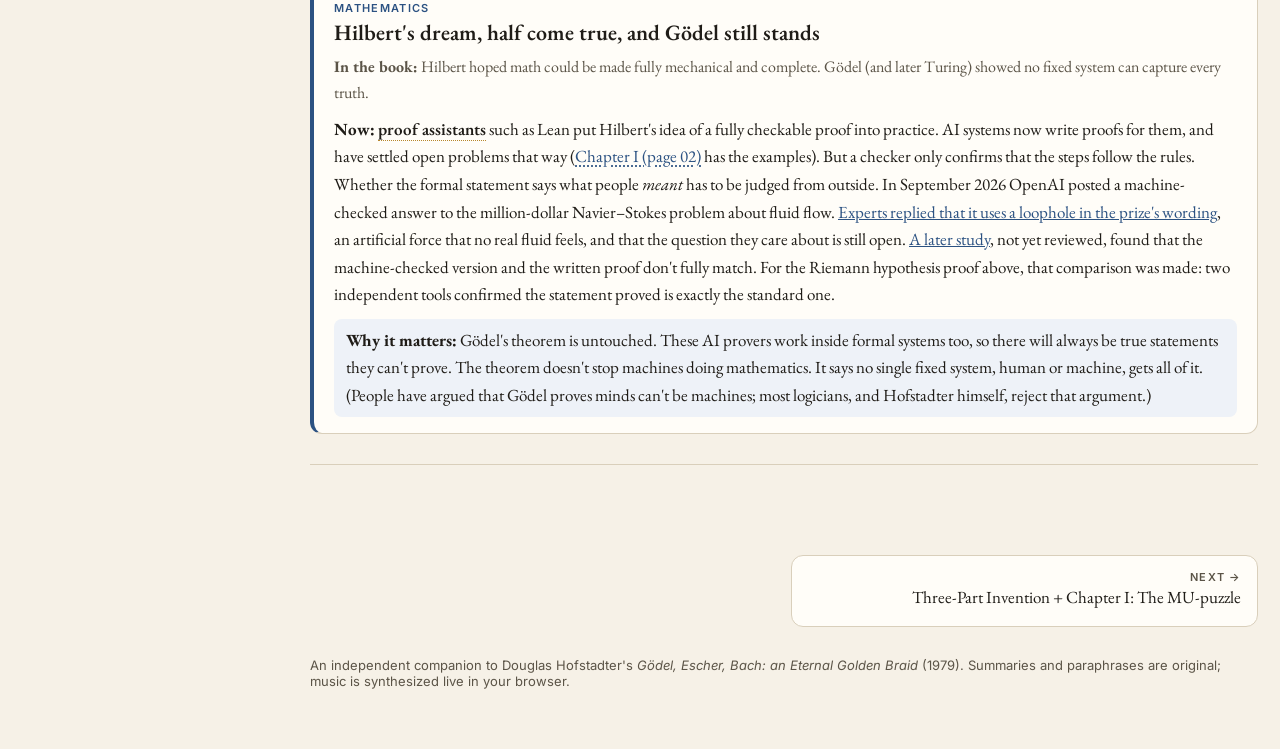
==== commit 07f8b94b: "Resolve theme colors at draw time; keep Shepard canvas height stable Co-Authored-By: Chau Tran <tran" ====
--- a/01-introduction/index.html
+++ b/01-introduction/index.html
@@ -432,7 +432,7 @@
 <script>
 /* Section 1: theme */
 const themeCv=document.getElementById('themeCanvas');
-const themeVoices=[{ev:toEvents(ROYAL),color:getCss('--bach'),gain:.25}];
+const themeVoices=[{ev:toEvents(ROYAL),color:'var(--bach)',gain:.25}];
 function getCss(v){return getComputedStyle(document.documentElement).getPropertyValue(v).trim();}
 playToggle(document.getElementById('playTheme'),()=>playVoices(themeCv,themeVoices,0.36));
 document.getElementById('acro').onclick=function(){this.classList.toggle('show');};
@@ -452,7 +452,7 @@
   if(st.aug) s2=s2.map(([p,d])=>[p,d*2]);
   s2=s2.map(([p,d])=>[p==null?null:p+tr,d]);
   const v2=toEvents(s2,delay);
-  const arr=[{ev:v1,color:getCss('--bach'),gain:.18},{ev:v2,color:getCss('--godel'),gain:.18,timbre:'soft'}];
+  const arr=[{ev:v1,color:'var(--bach)',gain:.18},{ev:v2,color:'var(--godel)',gain:.18,timbre:'soft'}];
   arr.clashes=clashInfo(v1,v2); return arr;
 }
 function clashInfo(v1,v2){
@@ -665,7 +665,7 @@
 }
 function stopShepard(){if(shep){clearInterval(shep.timer);shep=null;} drawShep(null);}
 function drawShep(pos){
-  const cv=$('shepCv'), dpr=window.devicePixelRatio||1, W=cv.clientWidth, H=+cv.getAttribute('height');
+  const cv=$('shepCv'), dpr=window.devicePixelRatio||1, W=cv.clientWidth, H=+(cv.dataset.h||=cv.getAttribute('height'));
   cv.width=W*dpr; cv.height=H*dpr; cv.style.height=H+'px';
   const g=cv.getContext('2d'); g.setTransform(dpr,0,0,dpr,0,0); g.clearRect(0,0,W,H);
   const N=12, padL=68, padR=66, padT=8, padB=30, pw=W-padL-padR, ph=H-padT-padB;
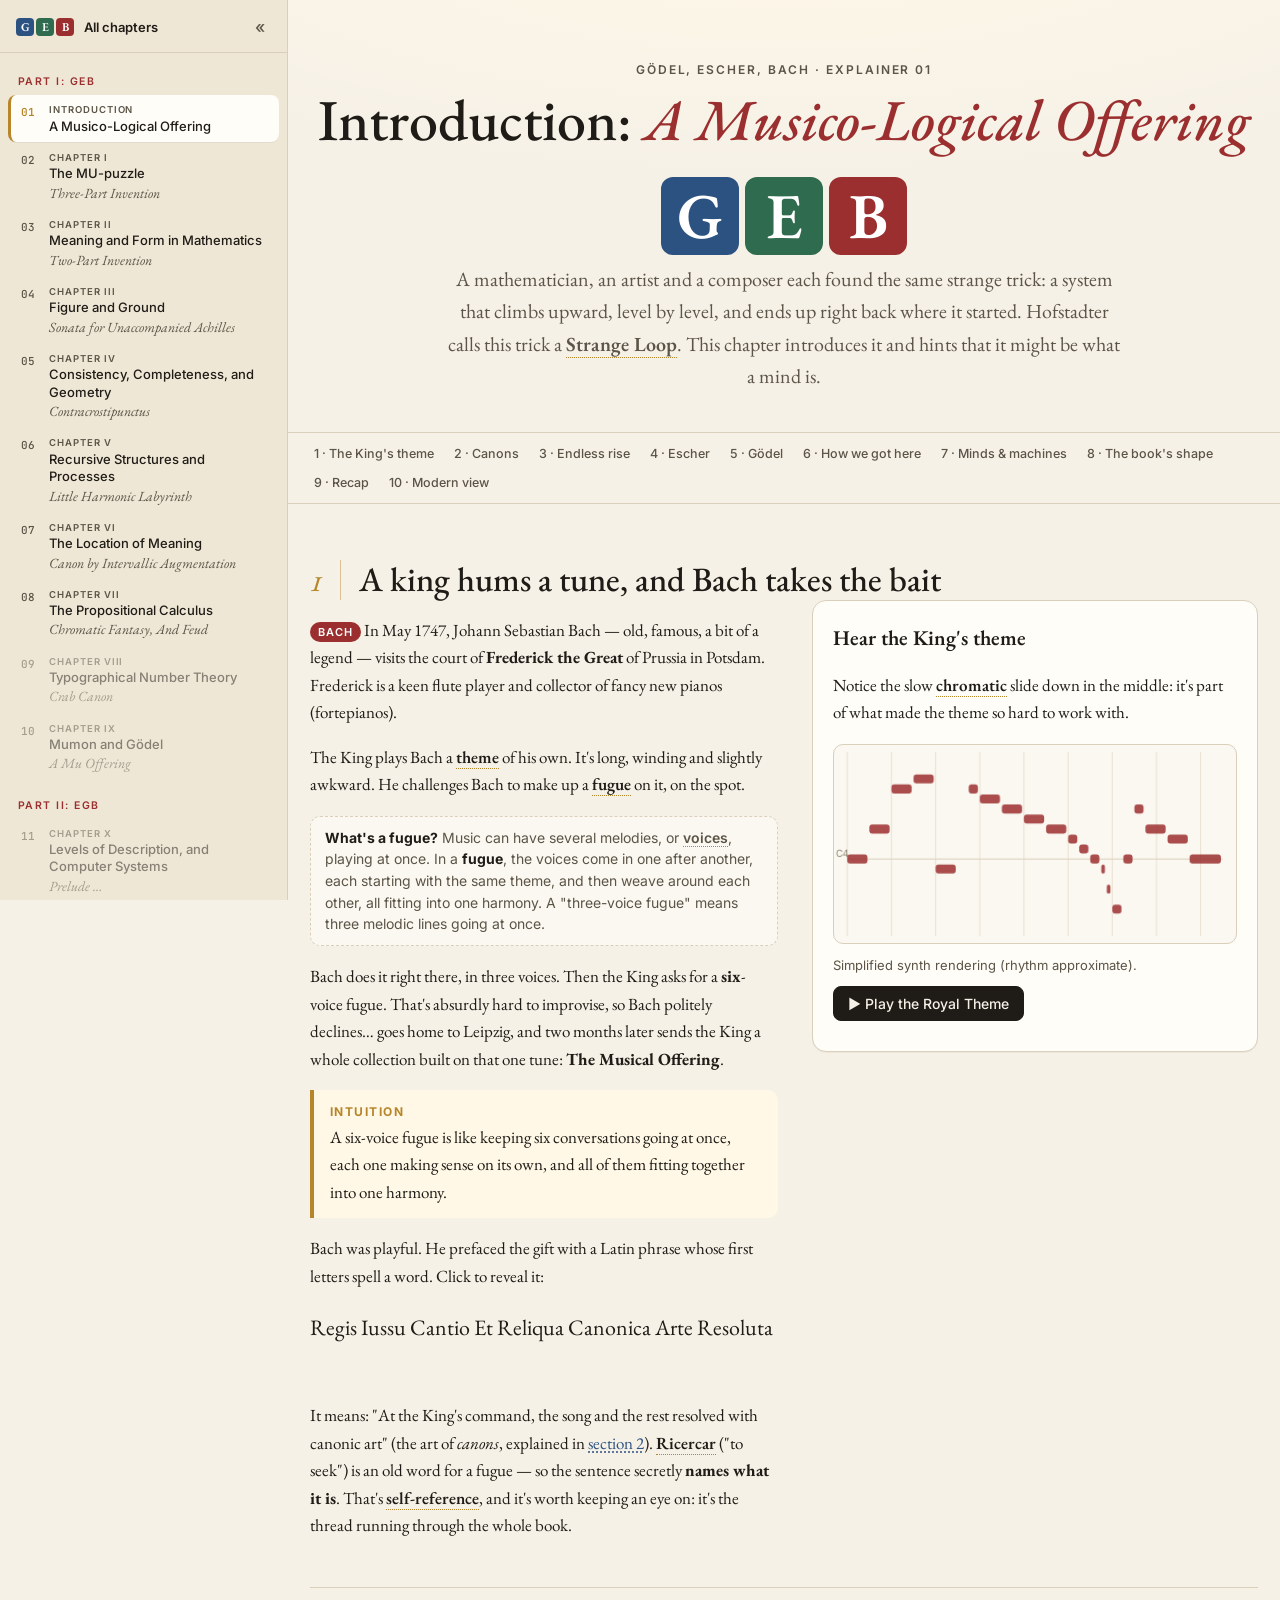
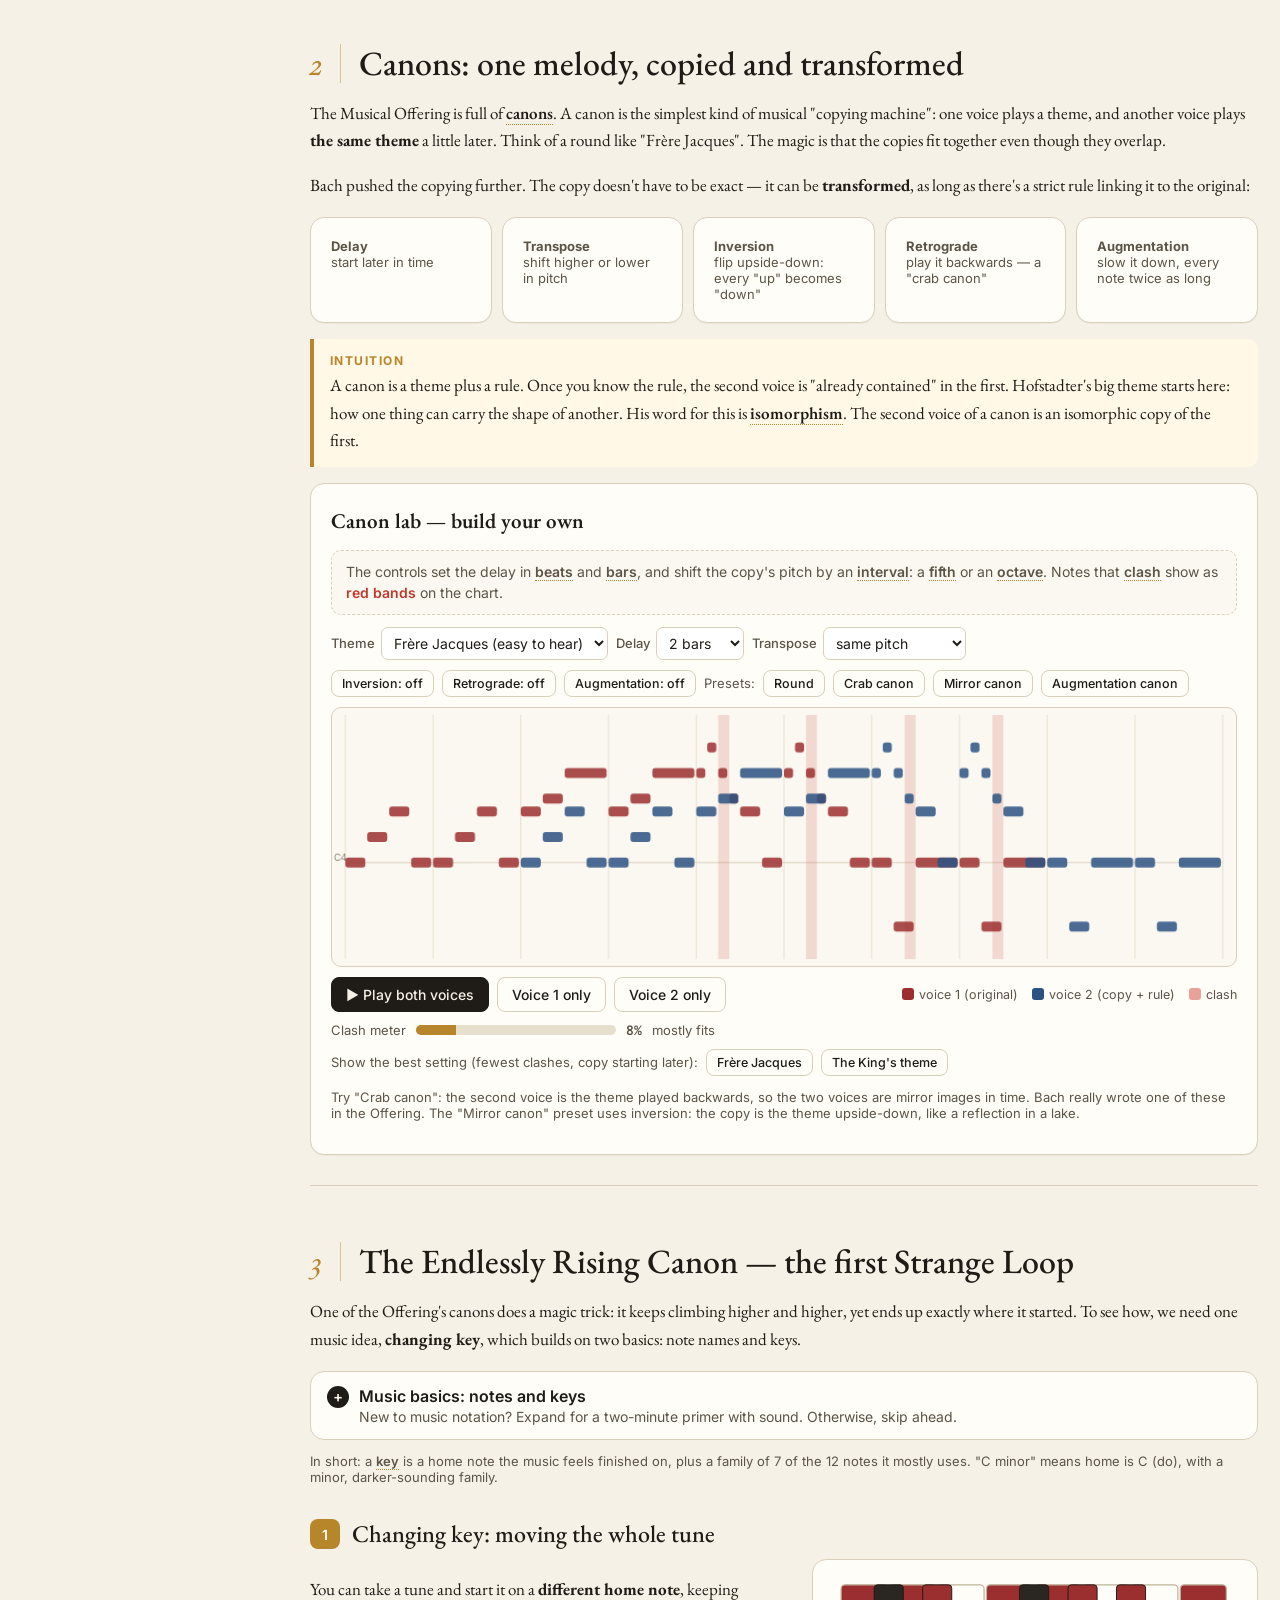
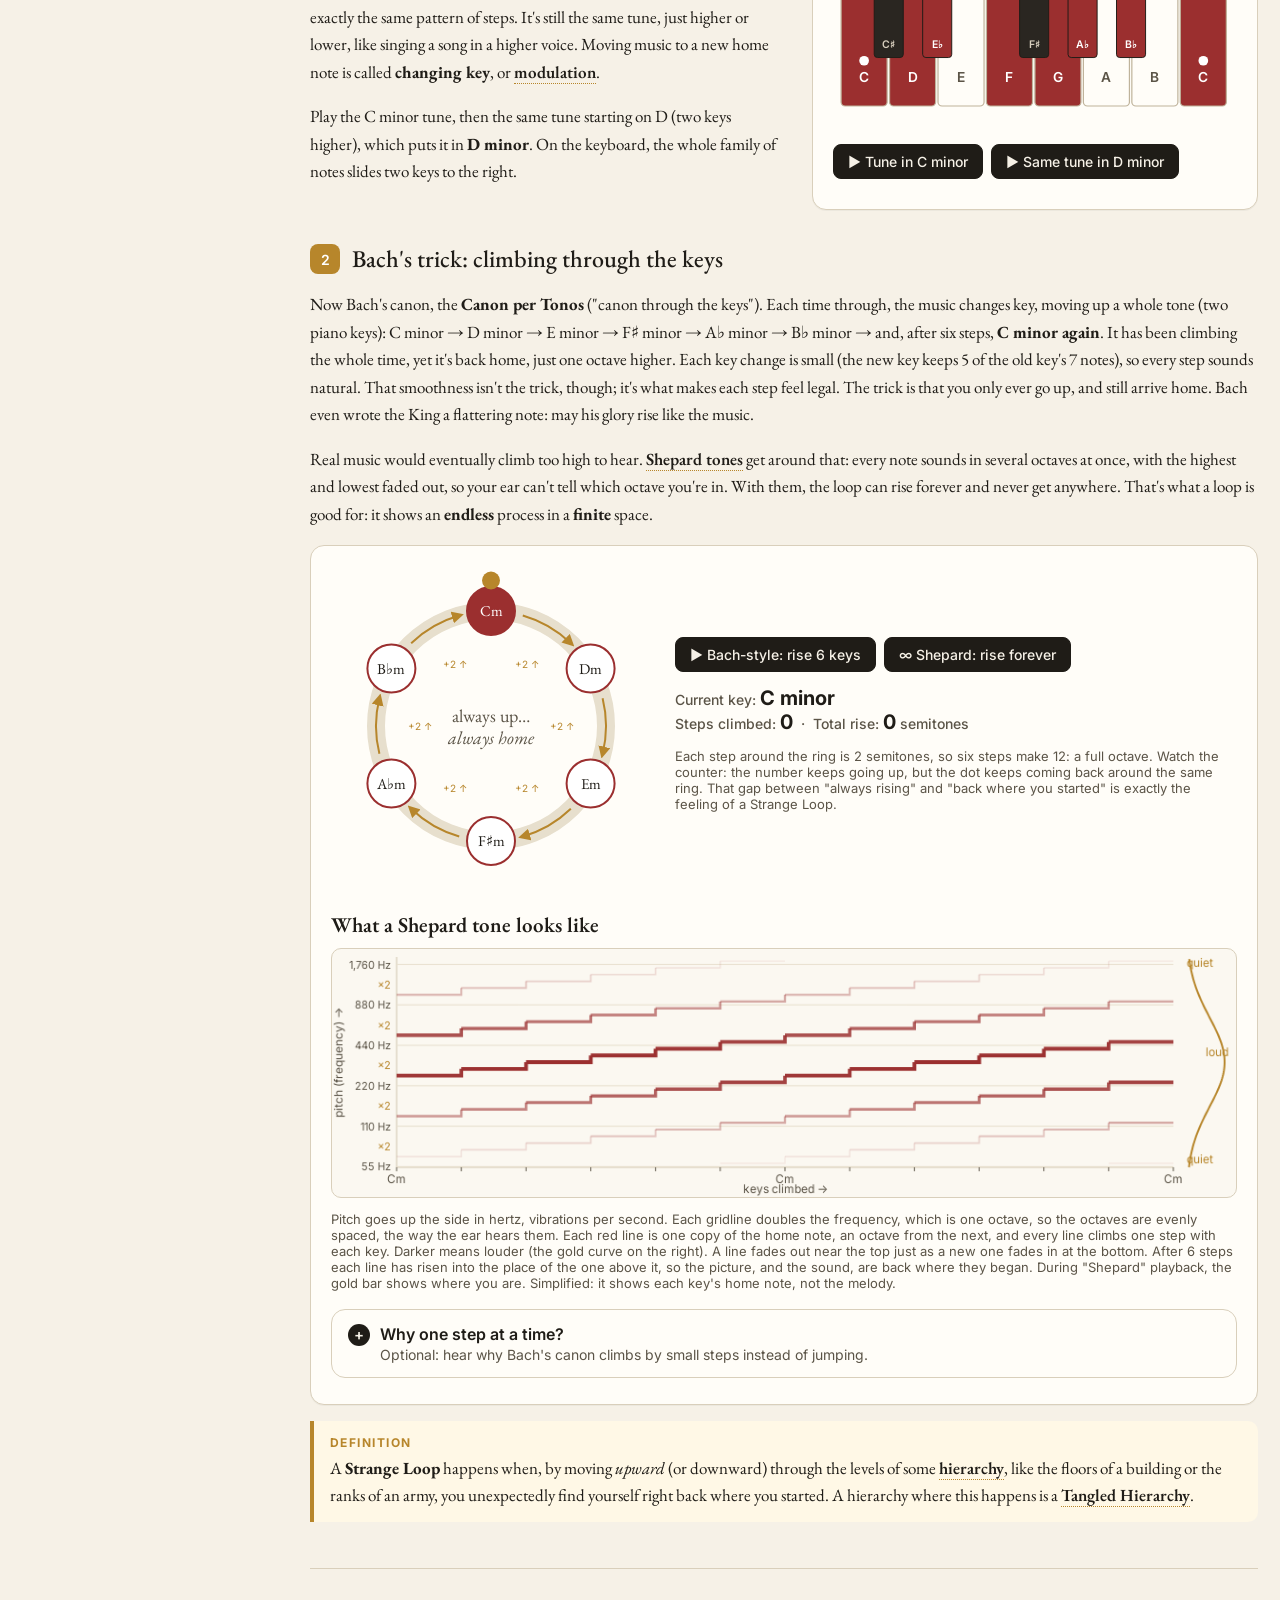
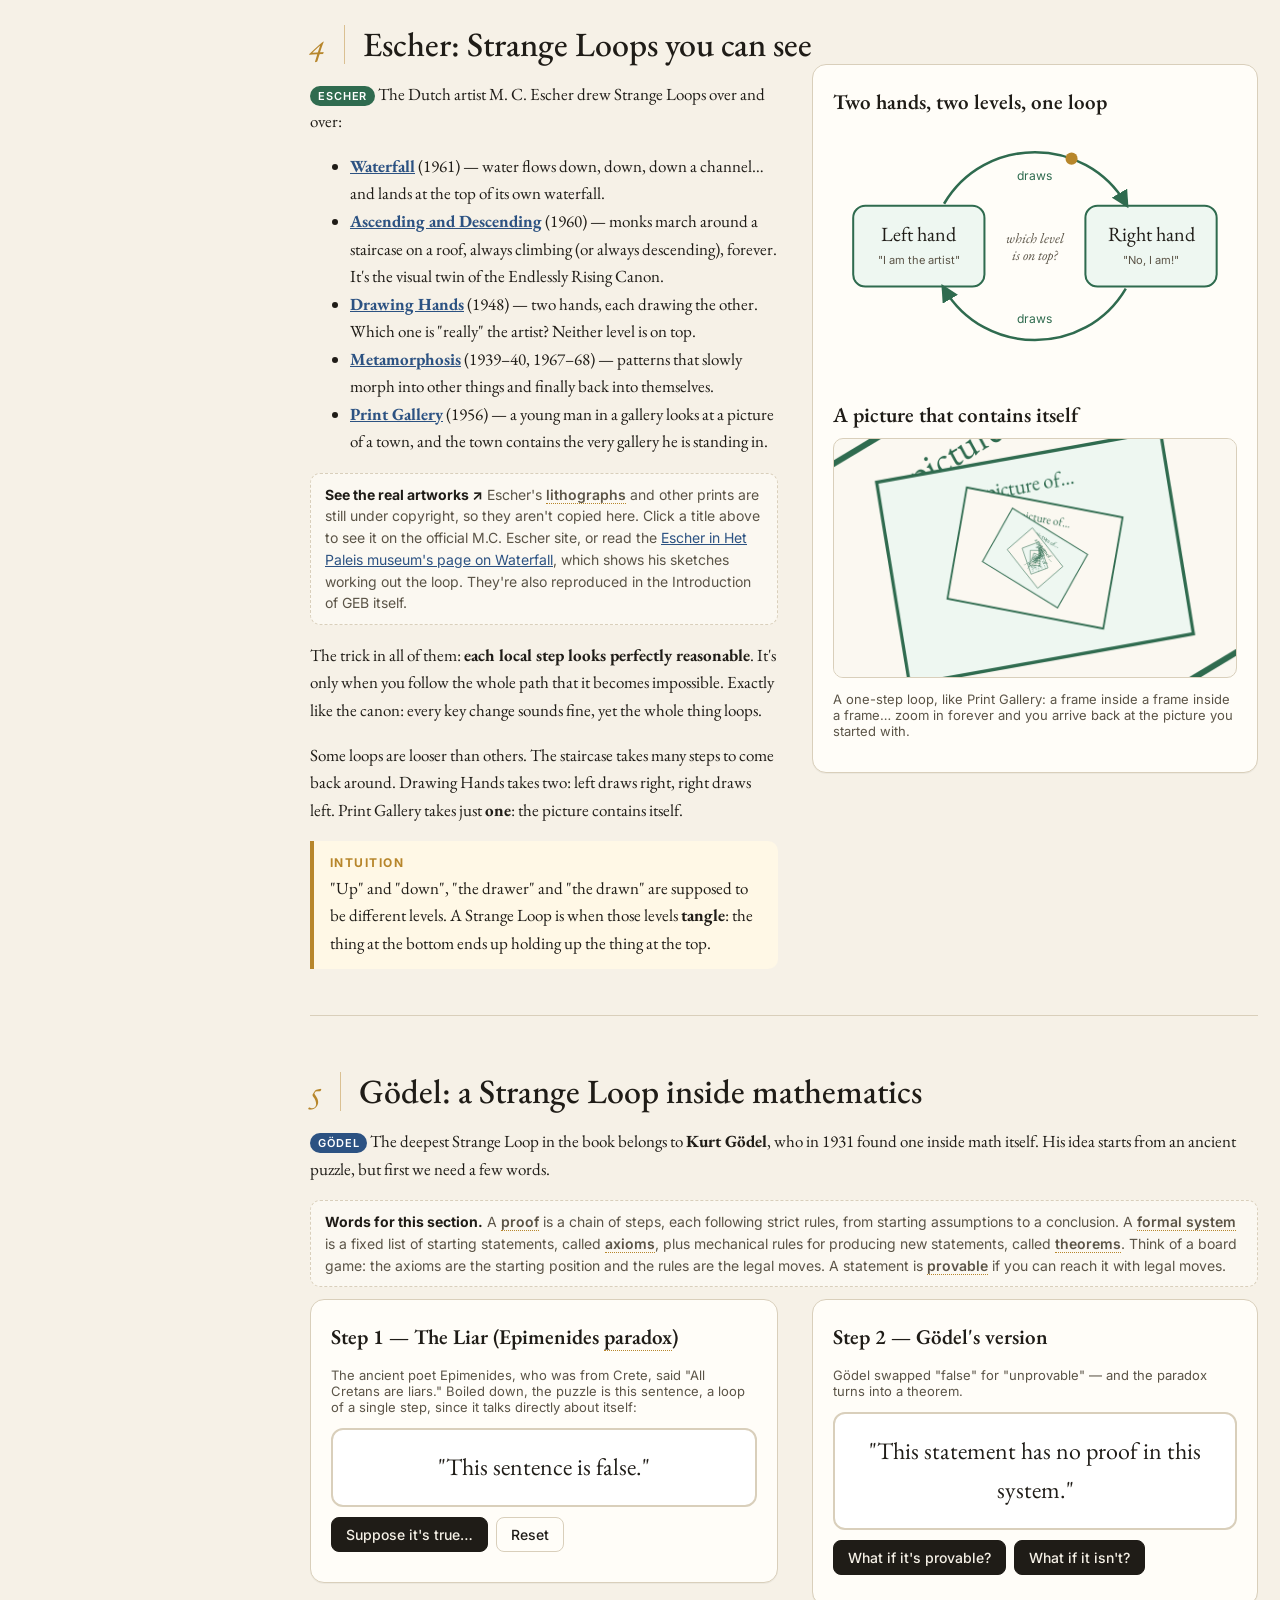
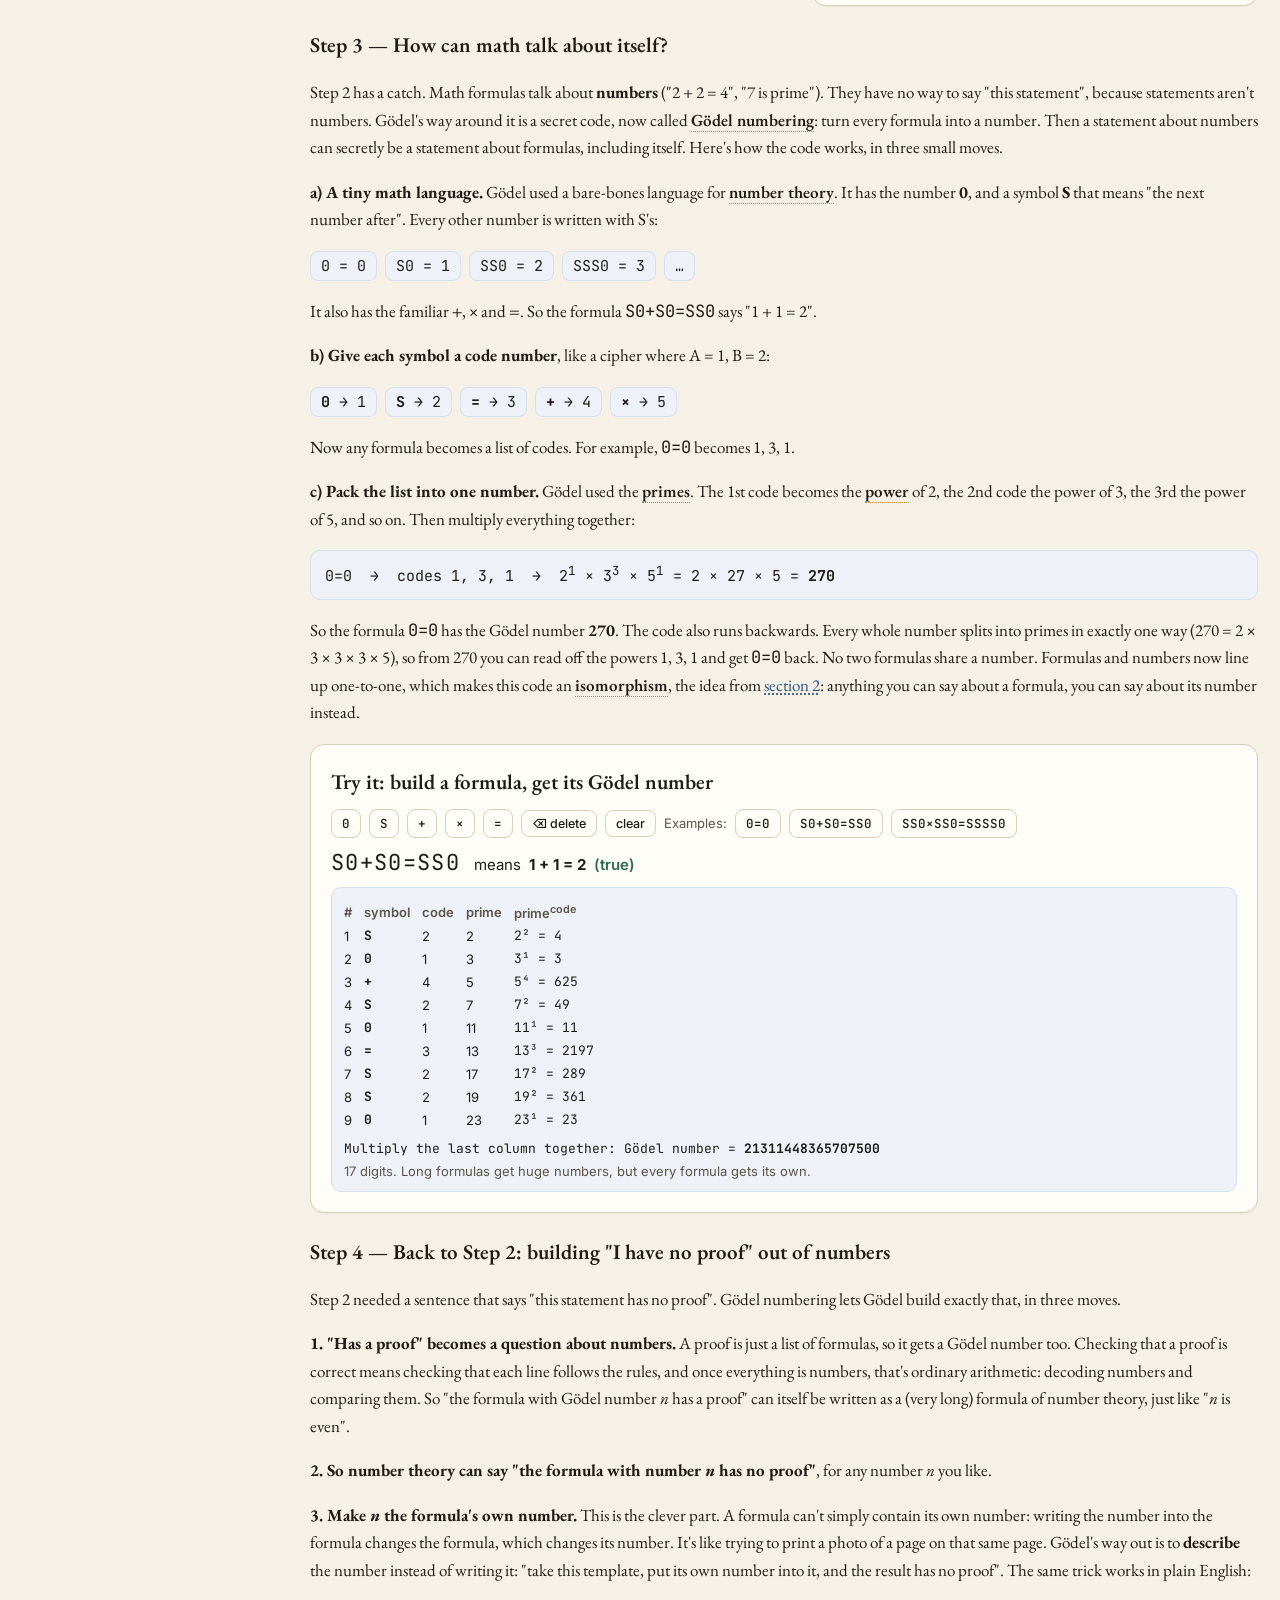
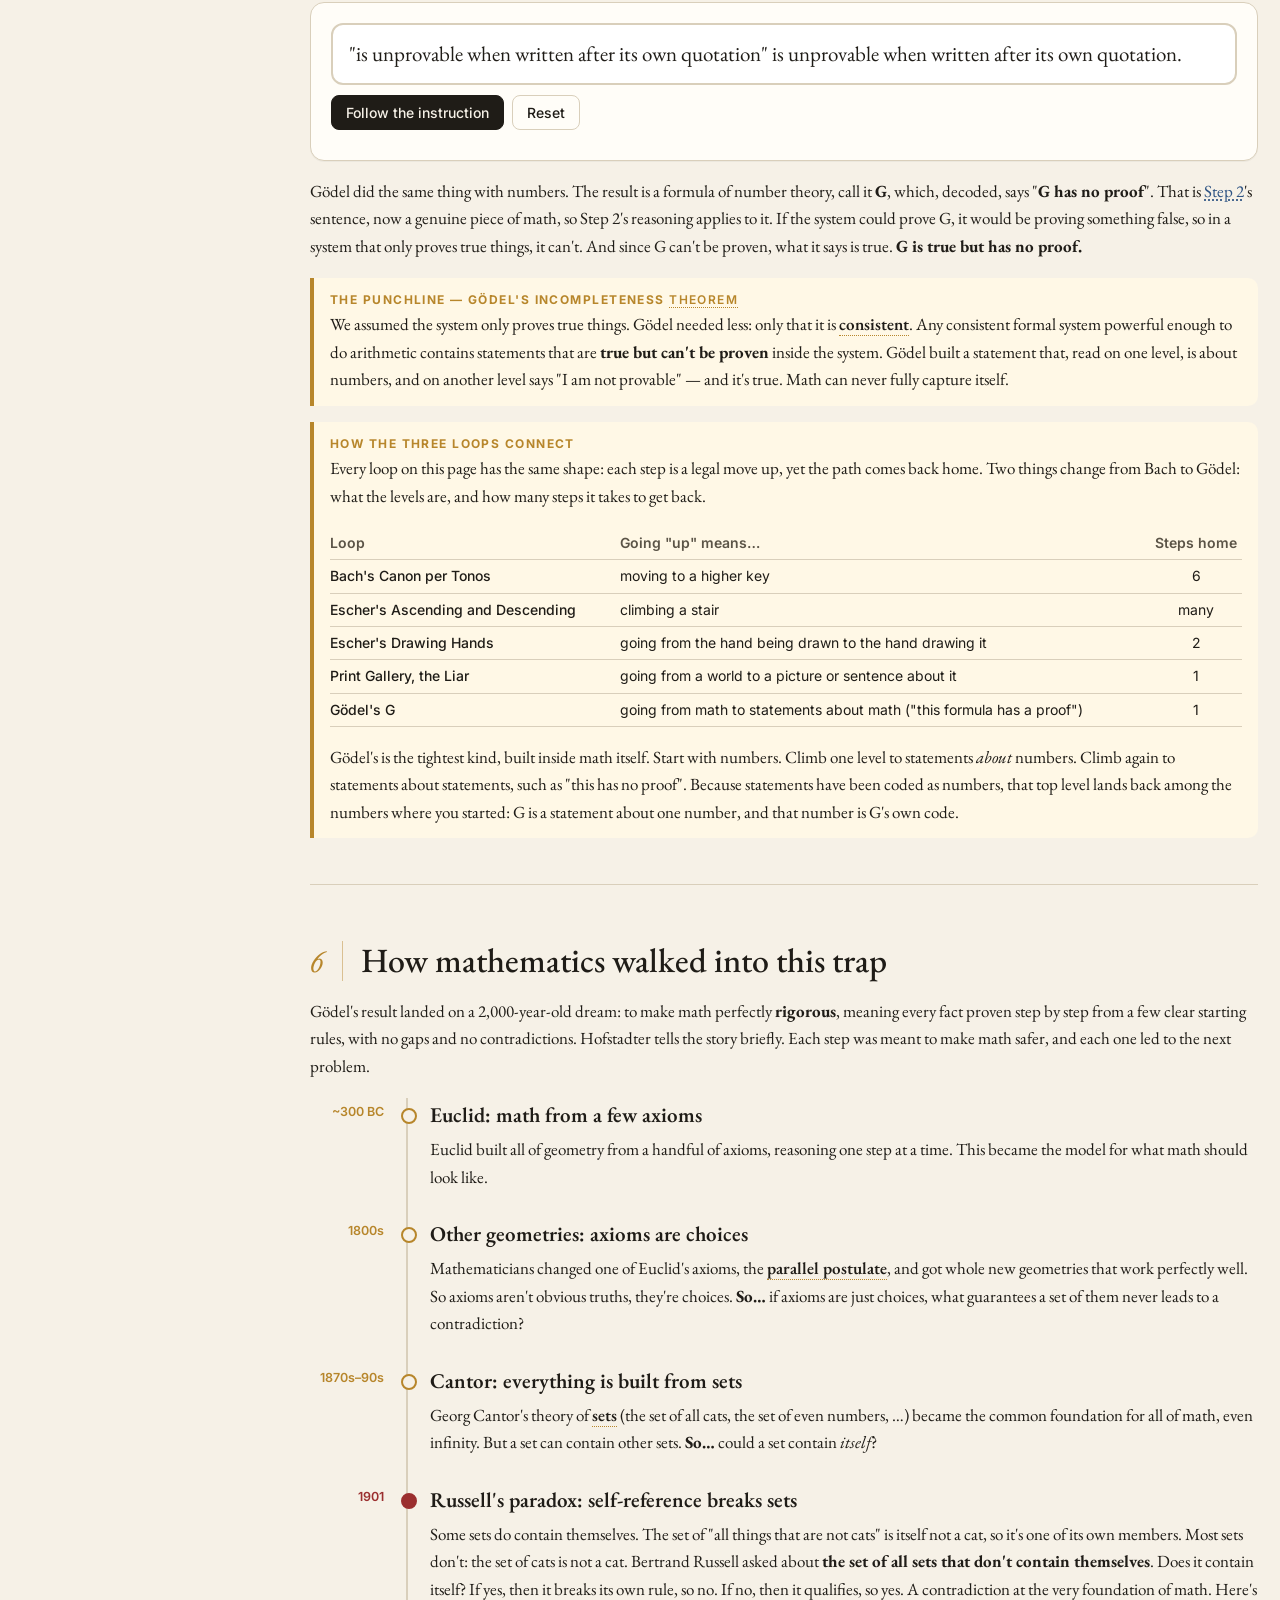
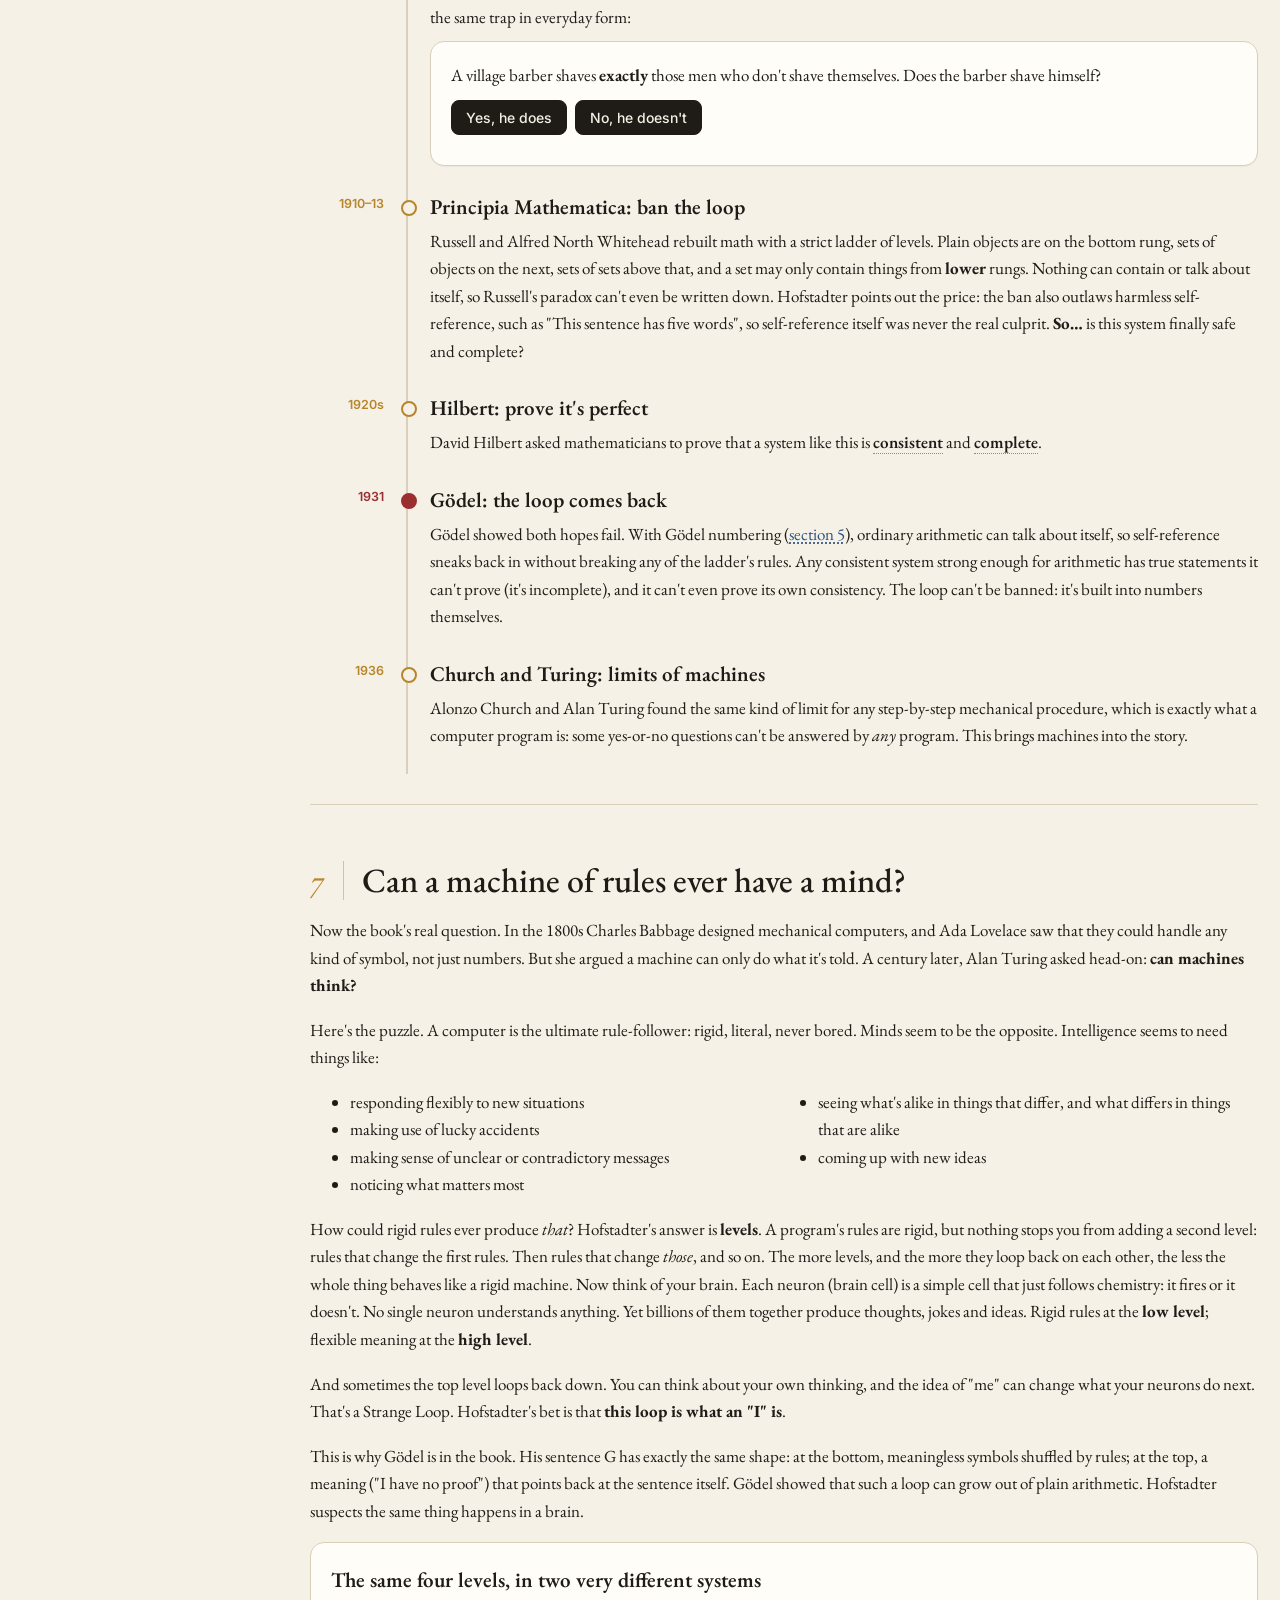
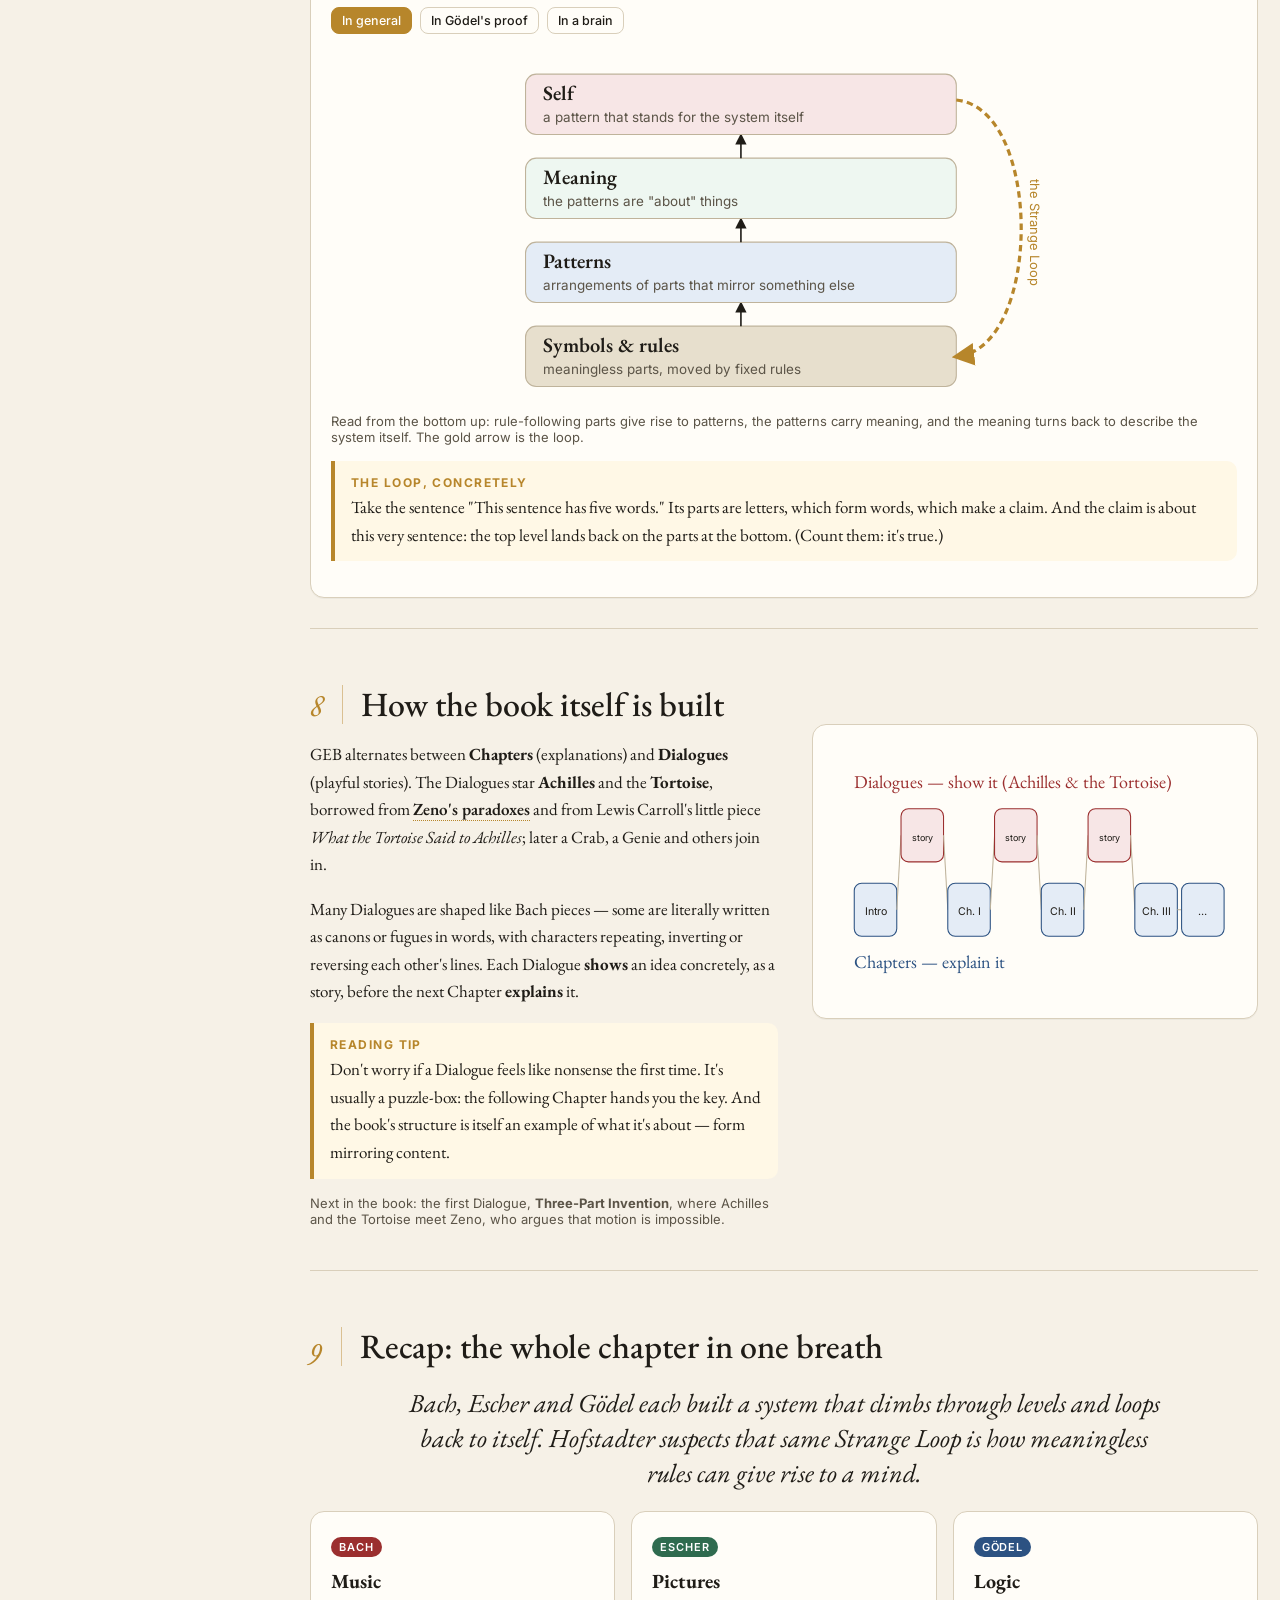
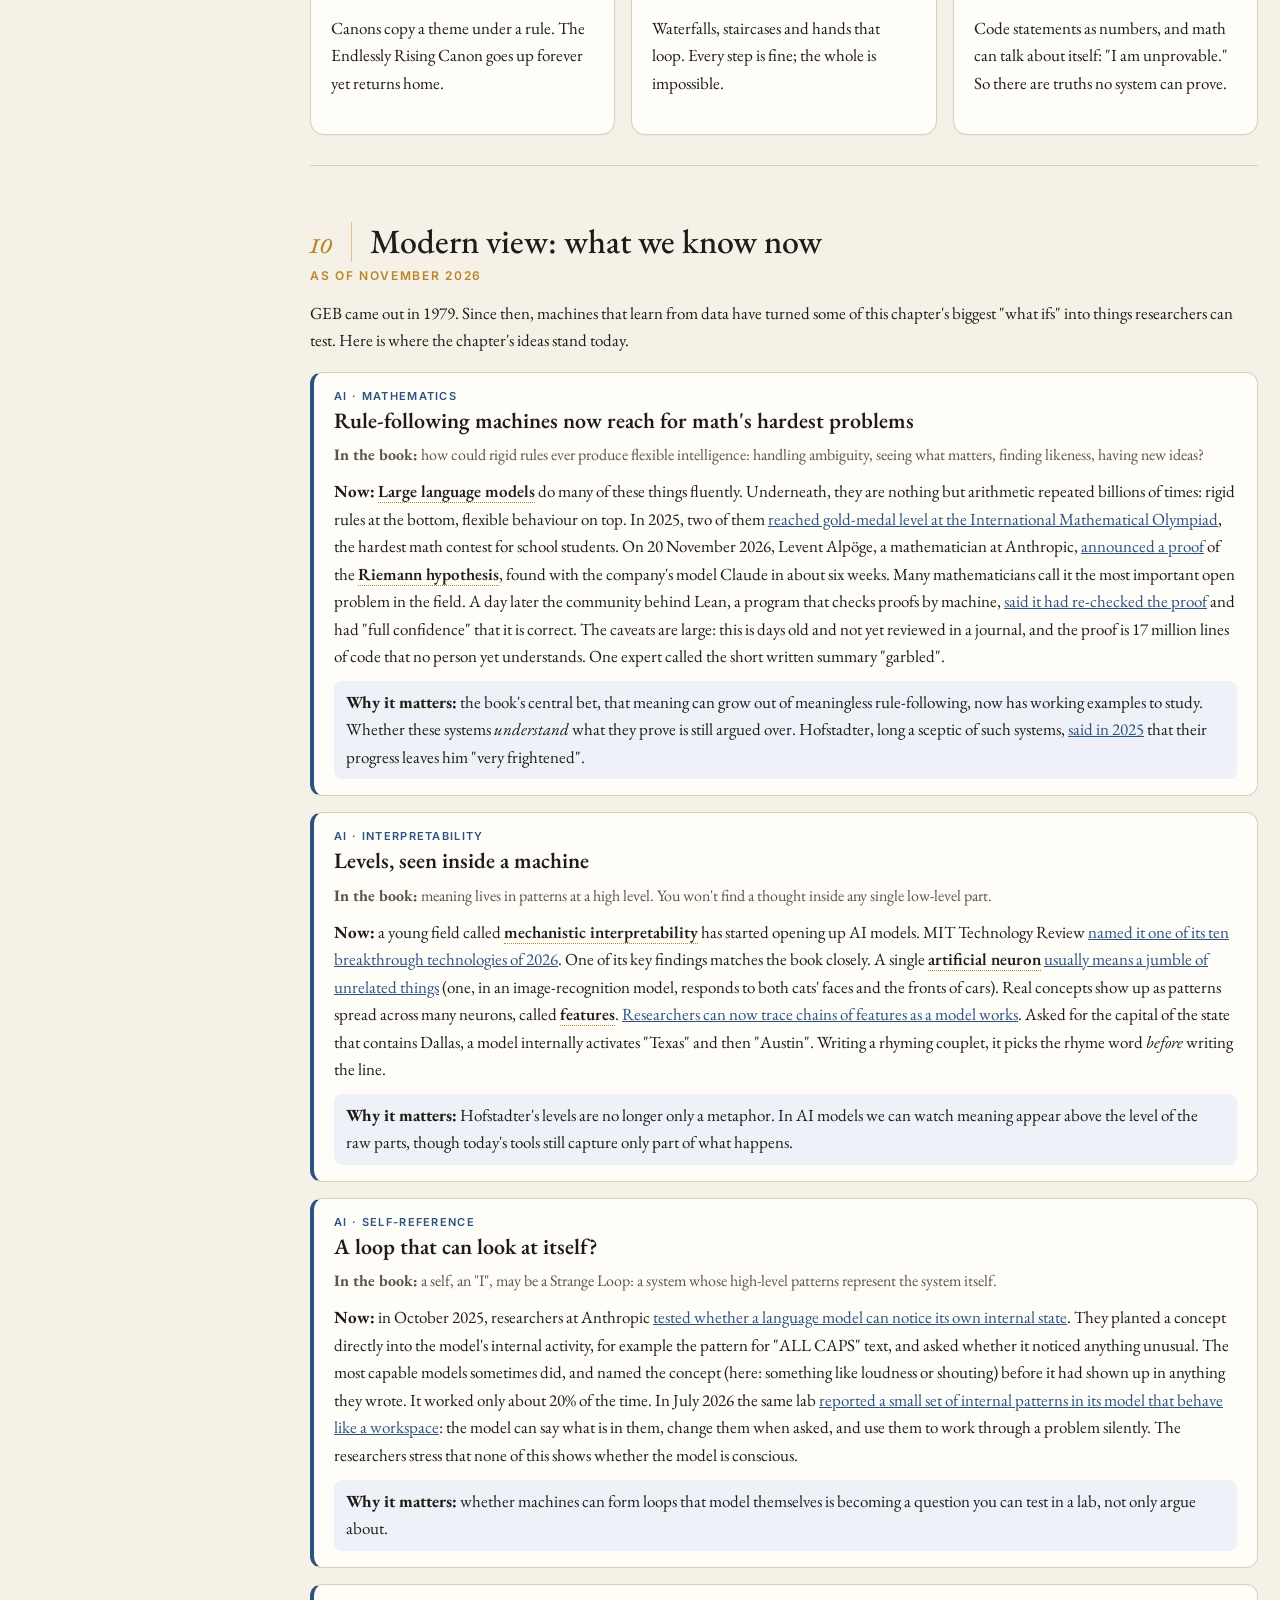
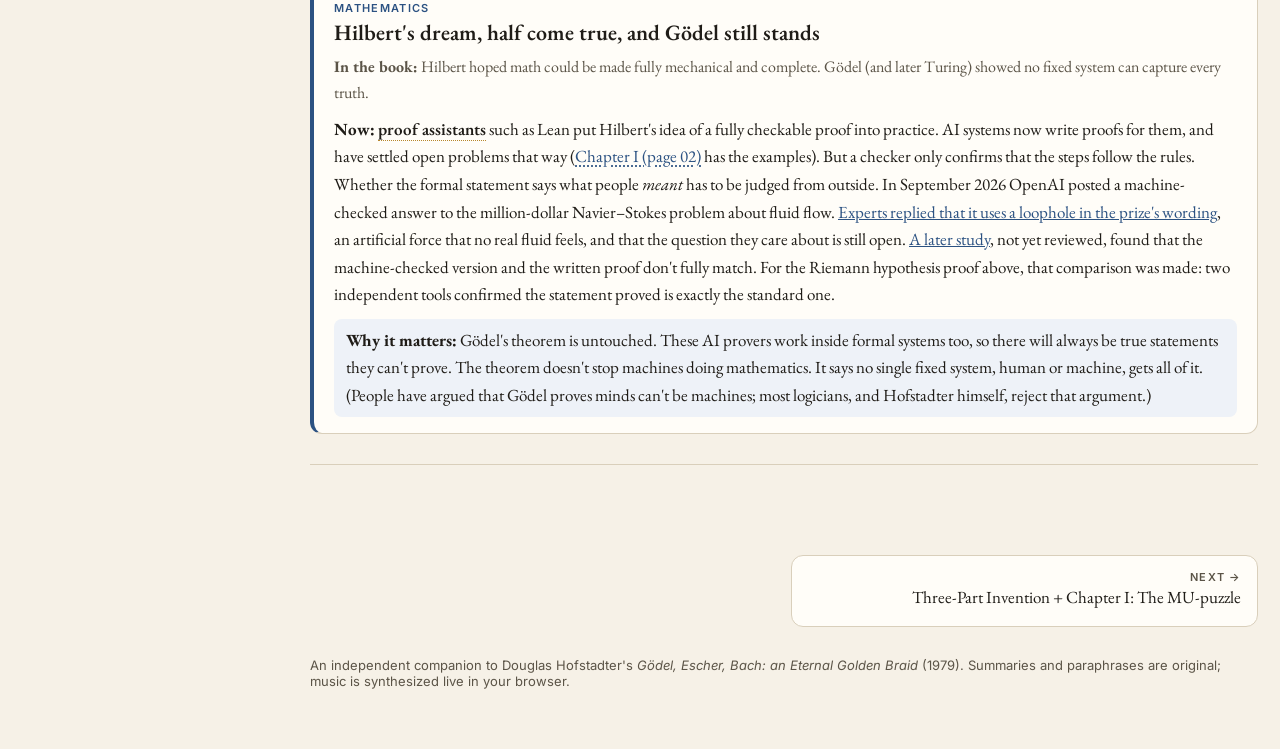
==== commit e7ce99aa: "Default unfilled SVG text to the theme ink Co-Authored-By: Chau Tran <tranhaichau93@gmail.com>" ====
--- a/01-introduction/index.html
+++ b/01-introduction/index.html
@@ -7,7 +7,7 @@
 <title>GEB · Introduction: A Musico-Logical Offering</title>
 <link rel="preconnect" href="https://fonts.googleapis.com">
 <link href="https://fonts.googleapis.com/css2?family=EB+Garamond:ital,wght@0,400;0,500;0,600;1,400&family=Inter:wght@400;500;600&family=JetBrains+Mono:wght@400;500&display=swap" rel="stylesheet">
-<link rel="stylesheet" href="../assets/geb.css?v=1a599310">
+<link rel="stylesheet" href="../assets/geb.css?v=d4f46666">
 <style>
 .ctable{border-collapse:collapse;font:14px/1.45 Inter,sans-serif;margin:8px 0;width:100%}
 .ctable th,.ctable td{padding:6px 14px 6px 0;text-align:left;border-bottom:1px solid var(--rule);vertical-align:top}
--- a/assets/geb.css
+++ b/assets/geb.css
@@ -30,6 +30,8 @@
 a.xref{color:var(--godel);text-decoration:underline dotted;text-underline-offset:3px}
 a.xref:hover{text-decoration-style:solid}
 body{margin:0;background:var(--paper);color:var(--ink);font:17px/1.62 "EB Garamond",Georgia,serif;}
+/* unfilled SVG text/shapes default to black; give them the theme ink instead */
+svg{fill:var(--ink)}
 .sans{font-family:Inter,system-ui,sans-serif}
 .mono{font-family:"JetBrains Mono",ui-monospace,monospace}
 a{color:var(--godel)}
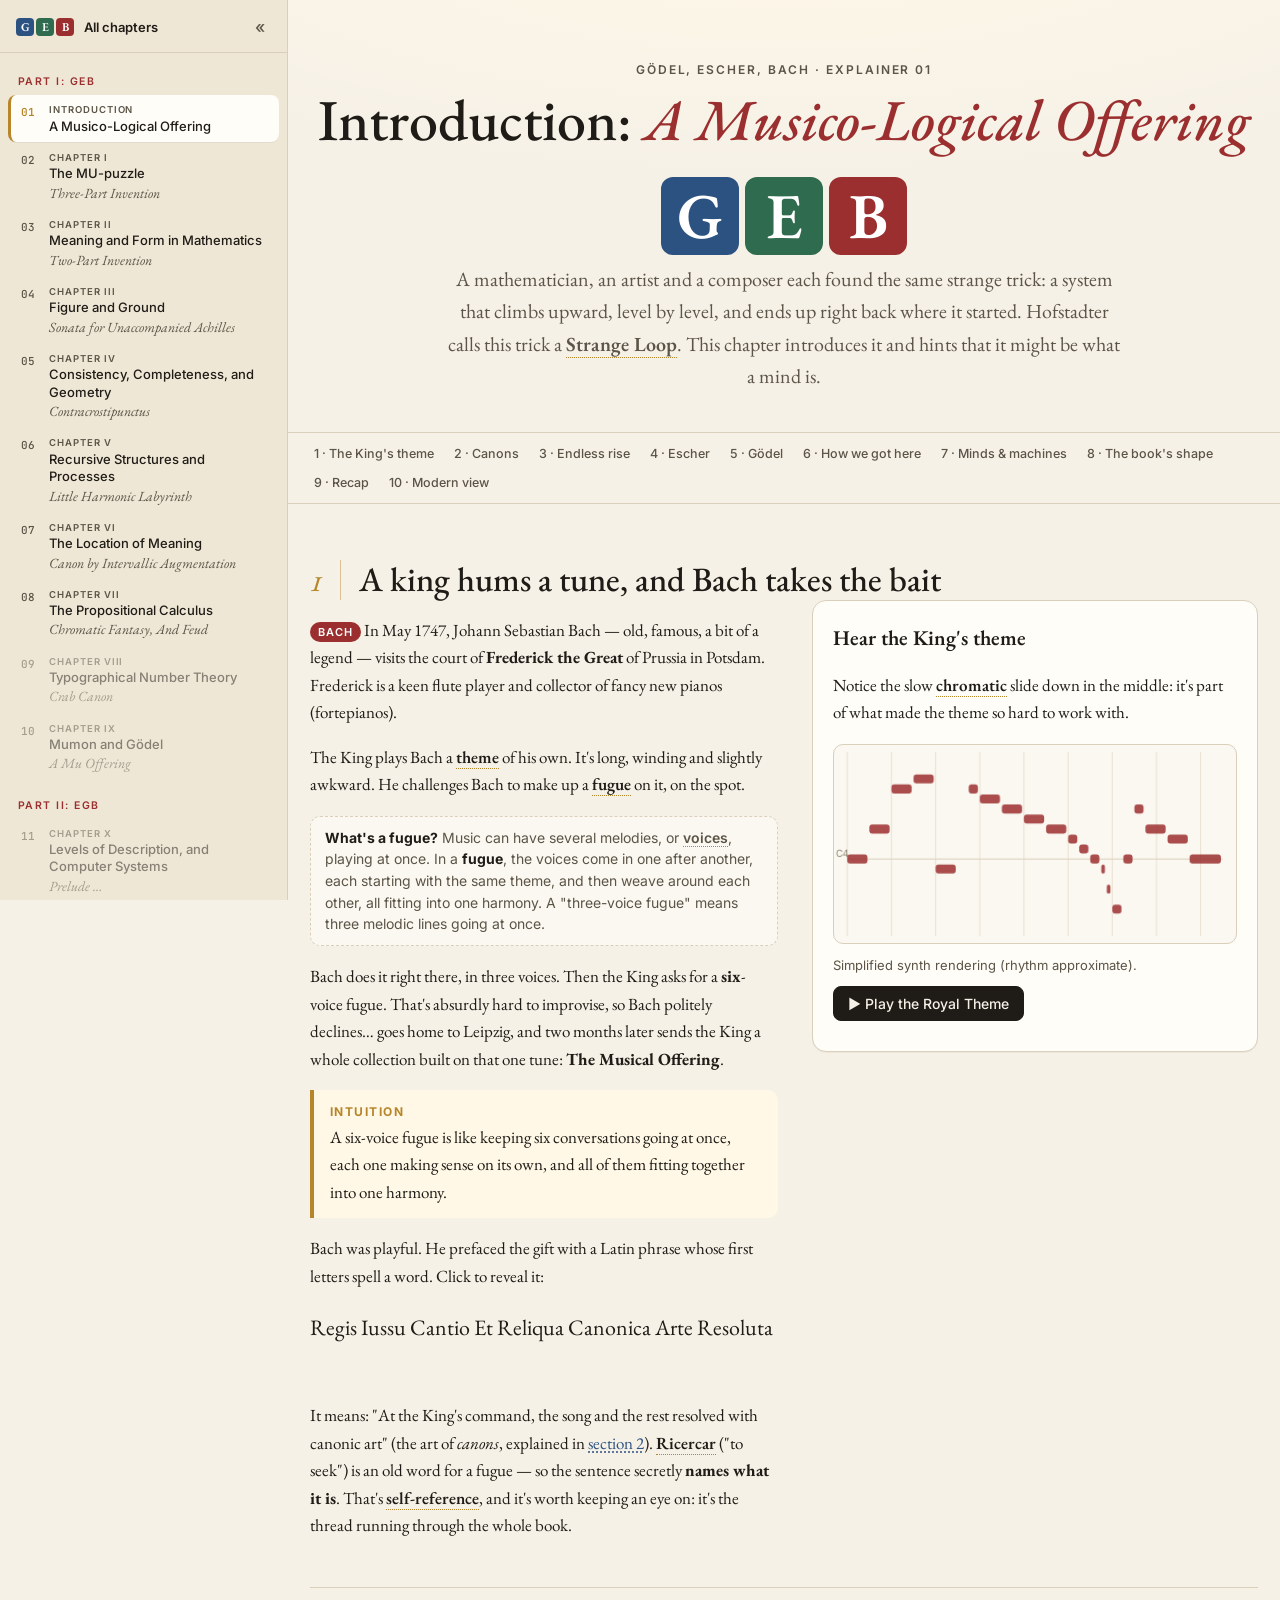
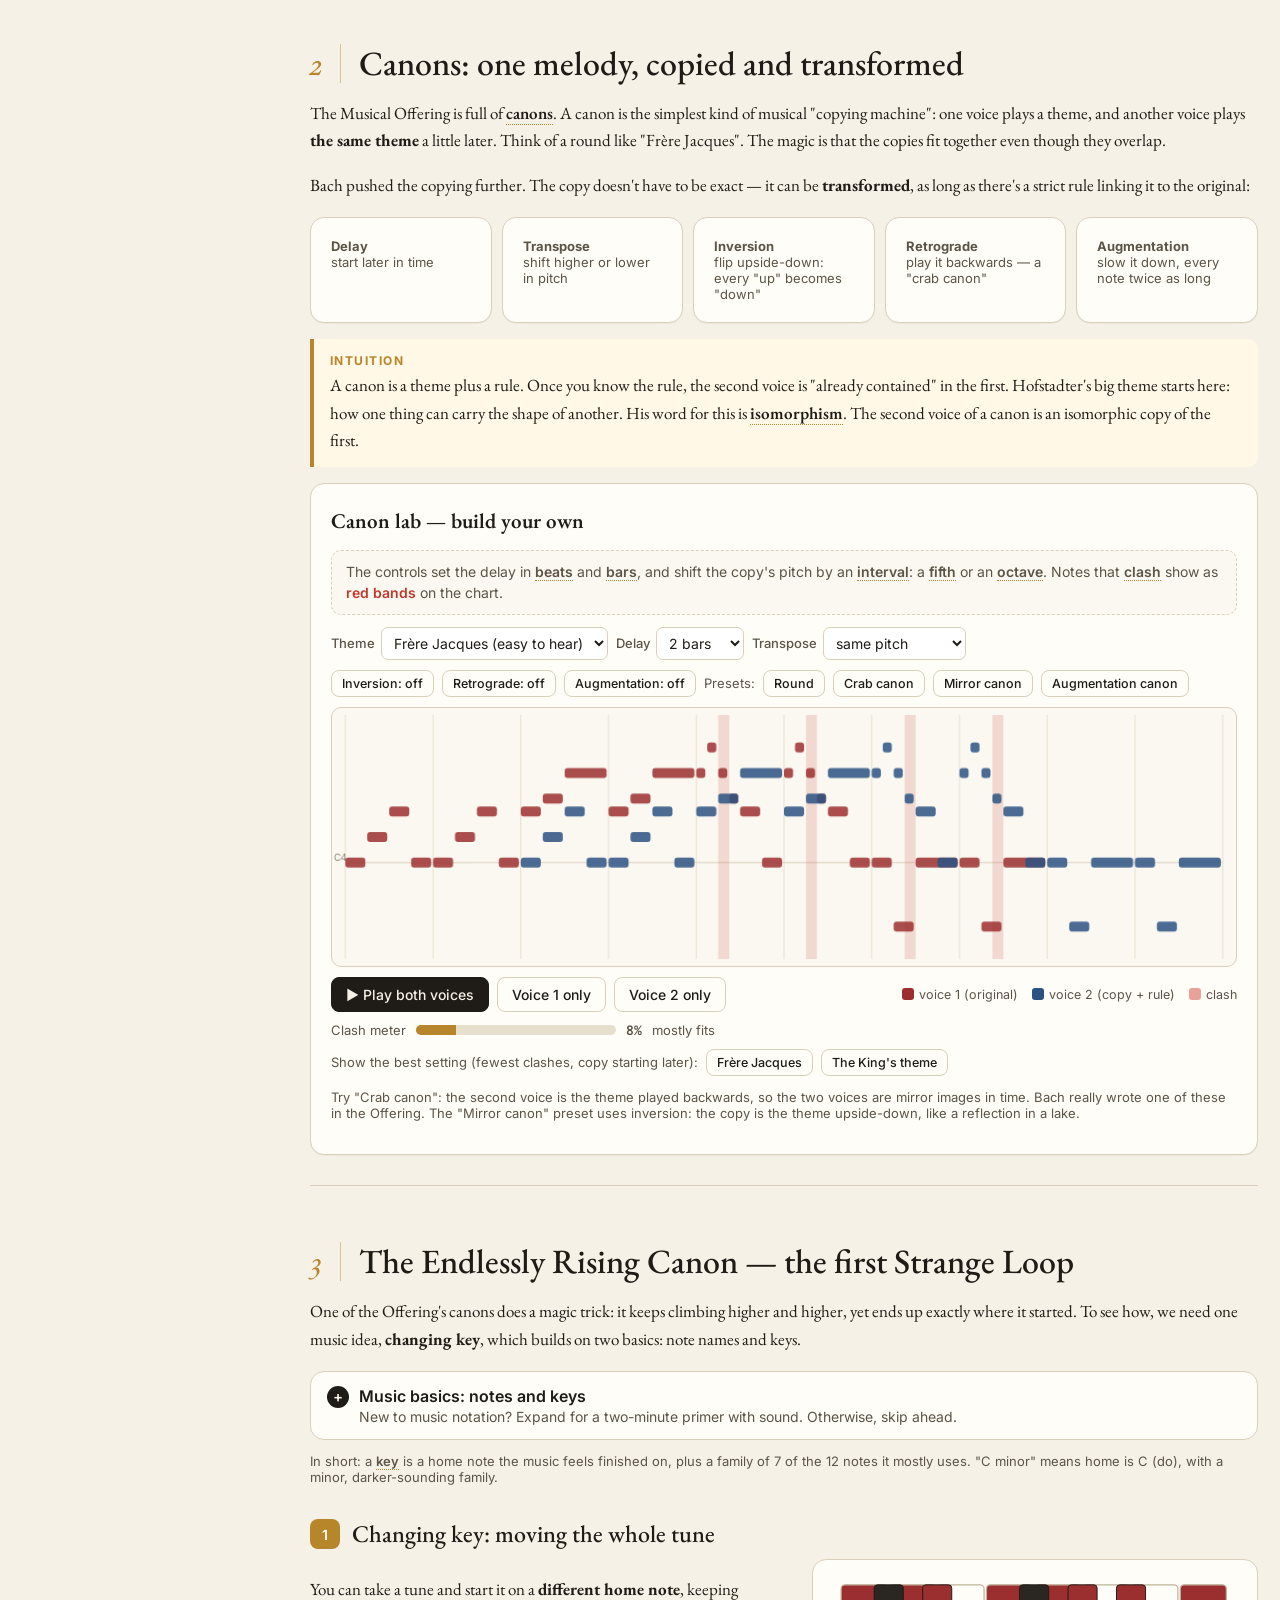
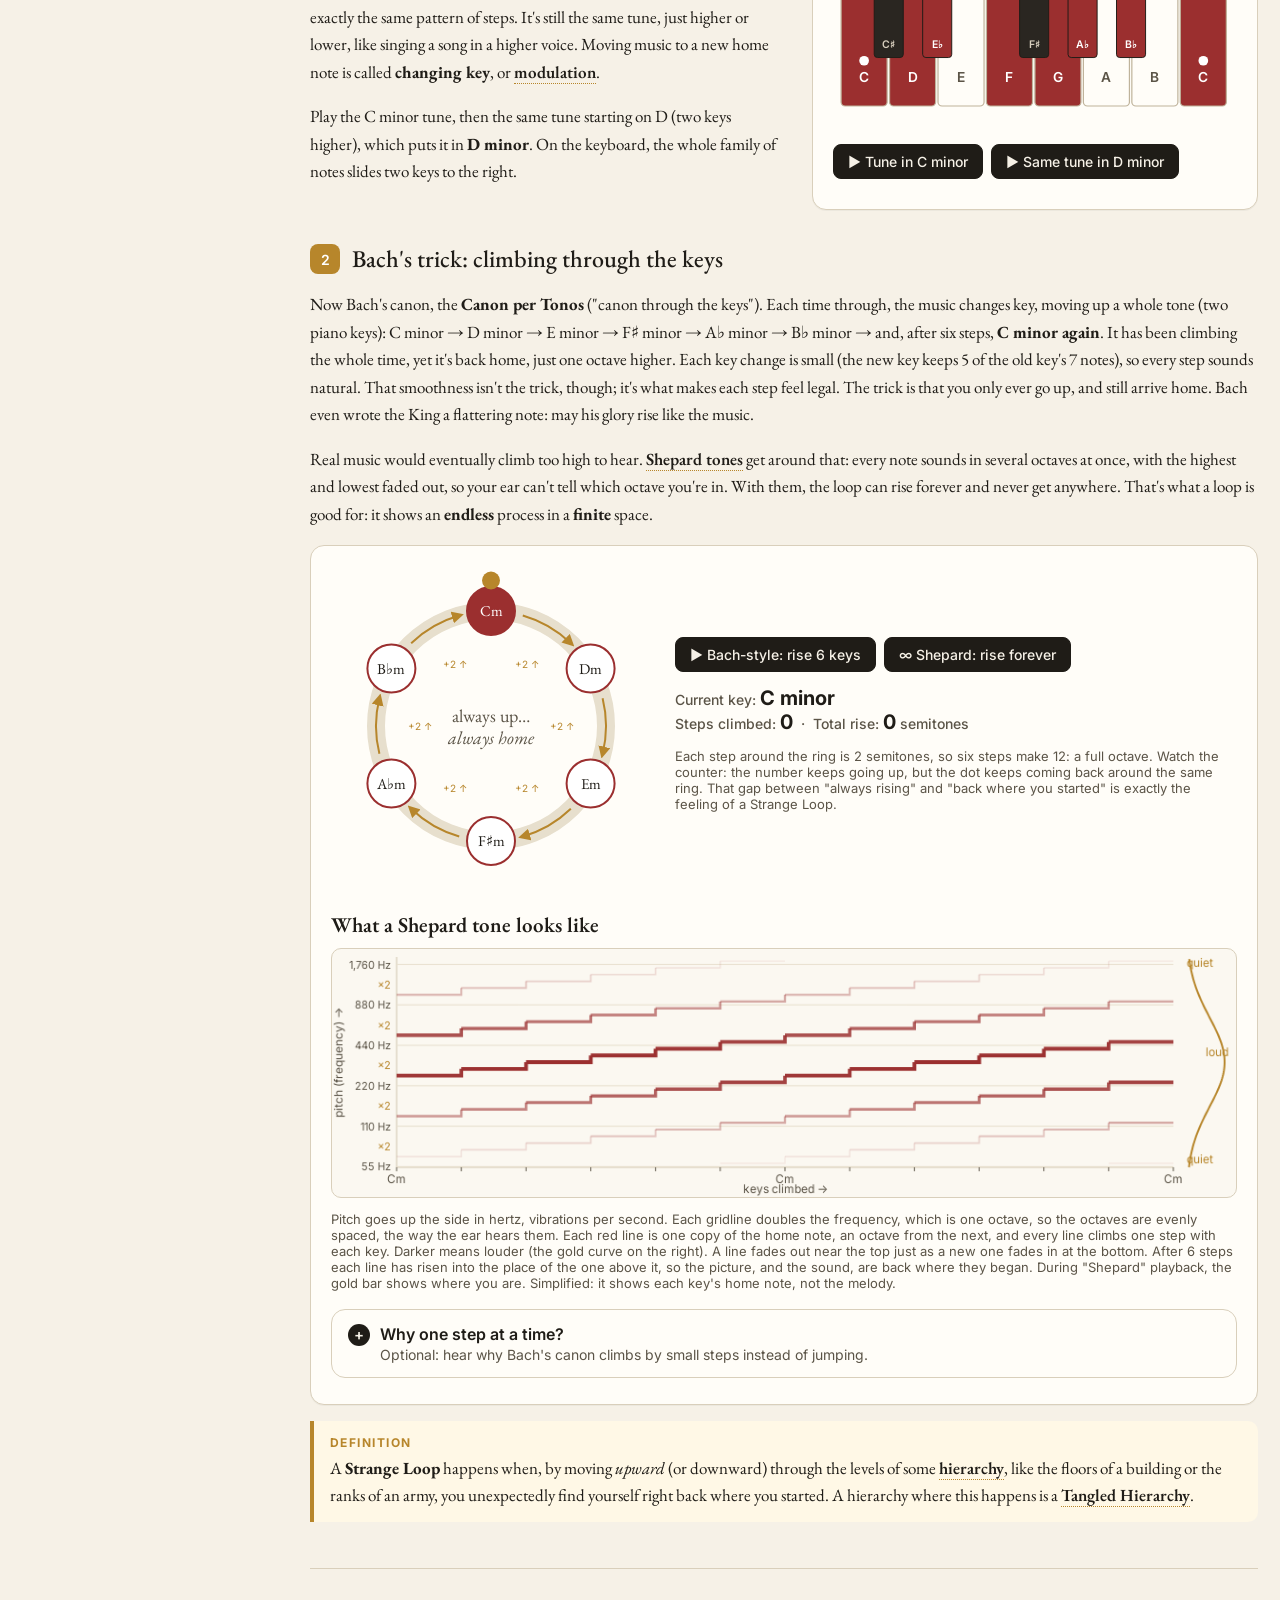
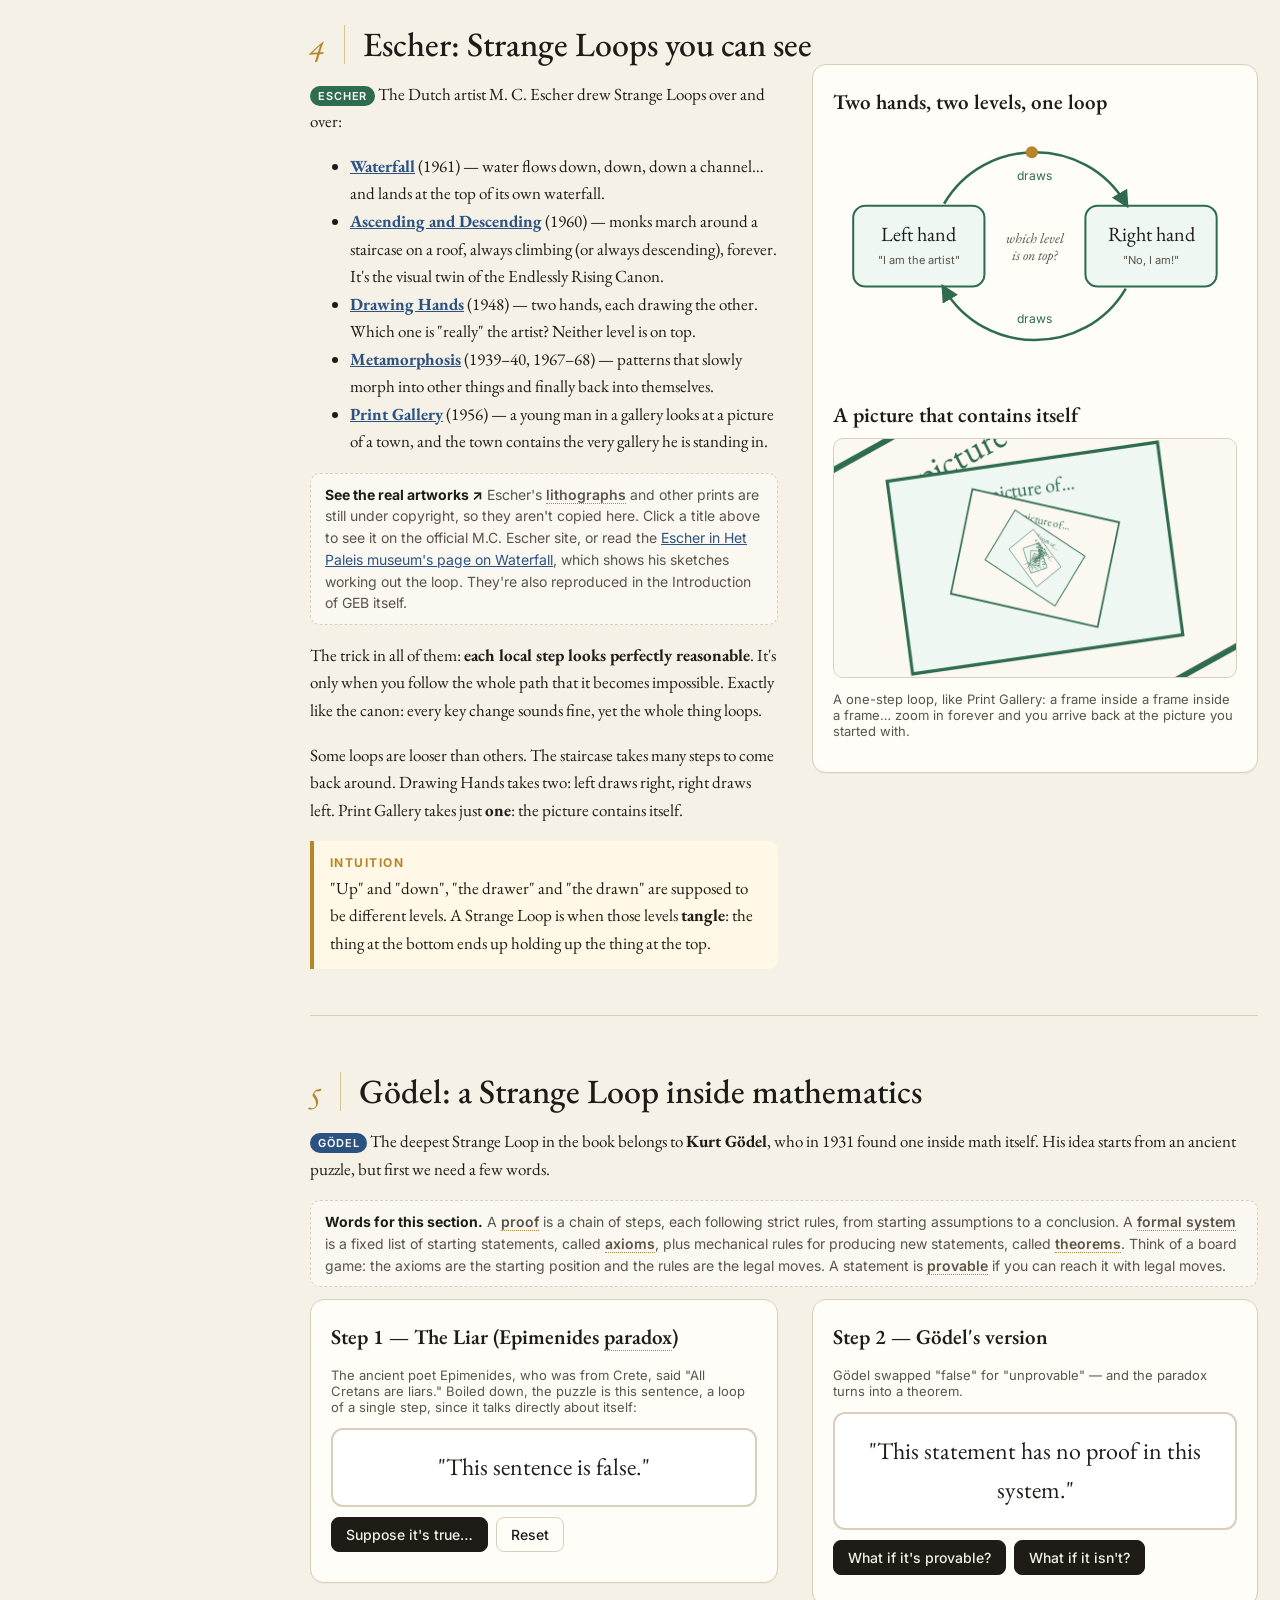
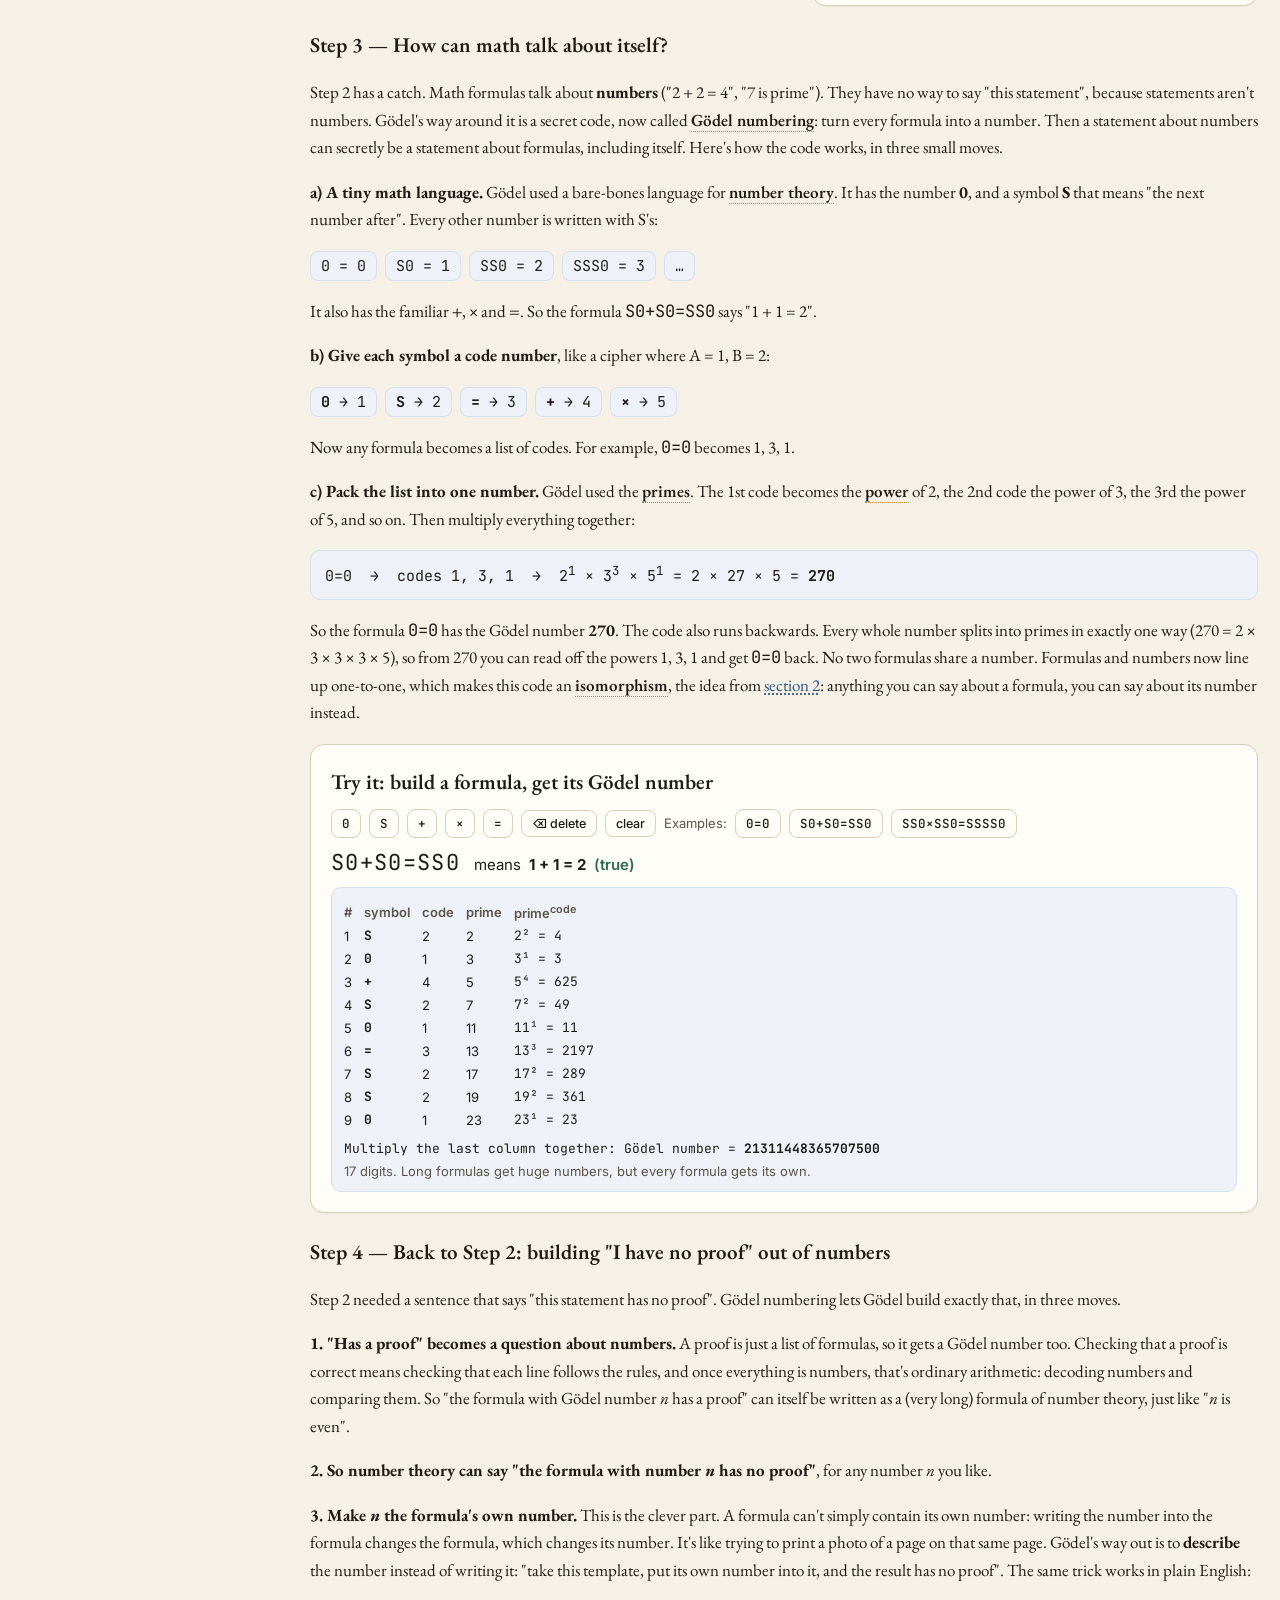
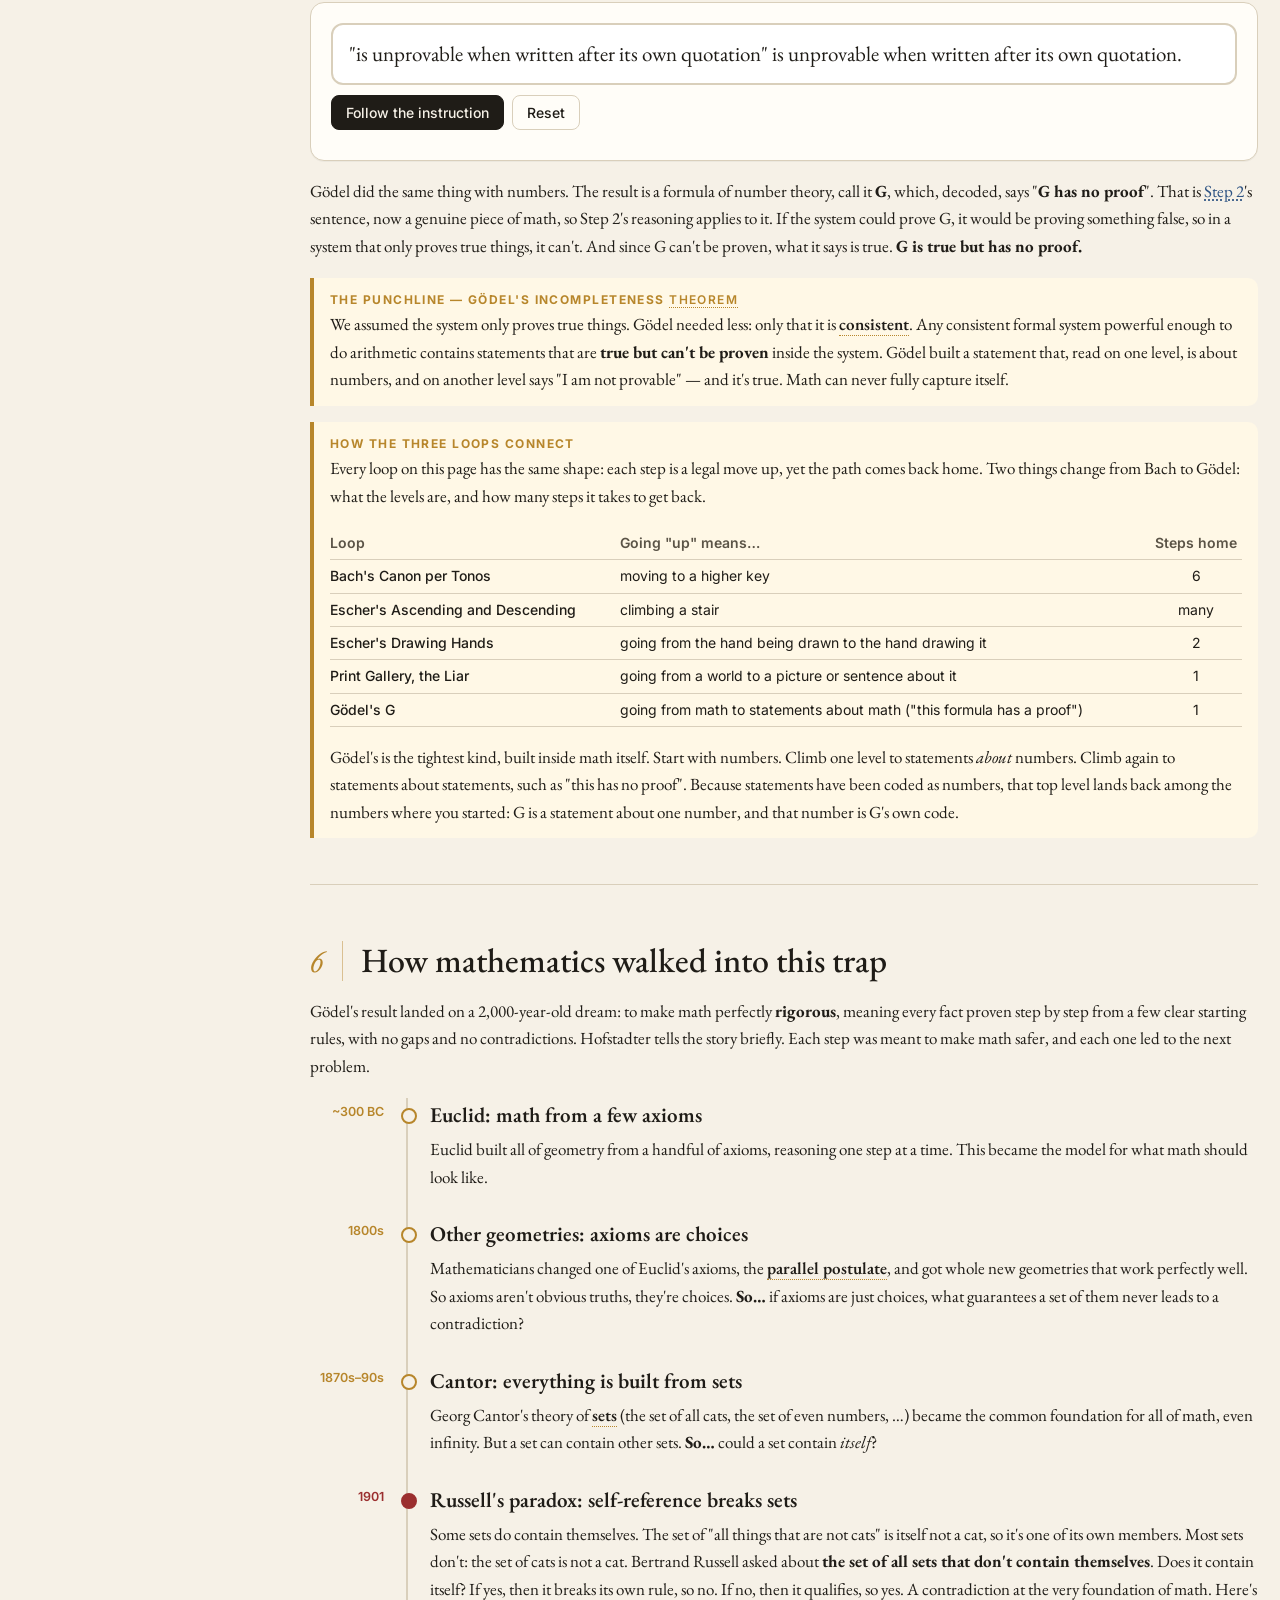
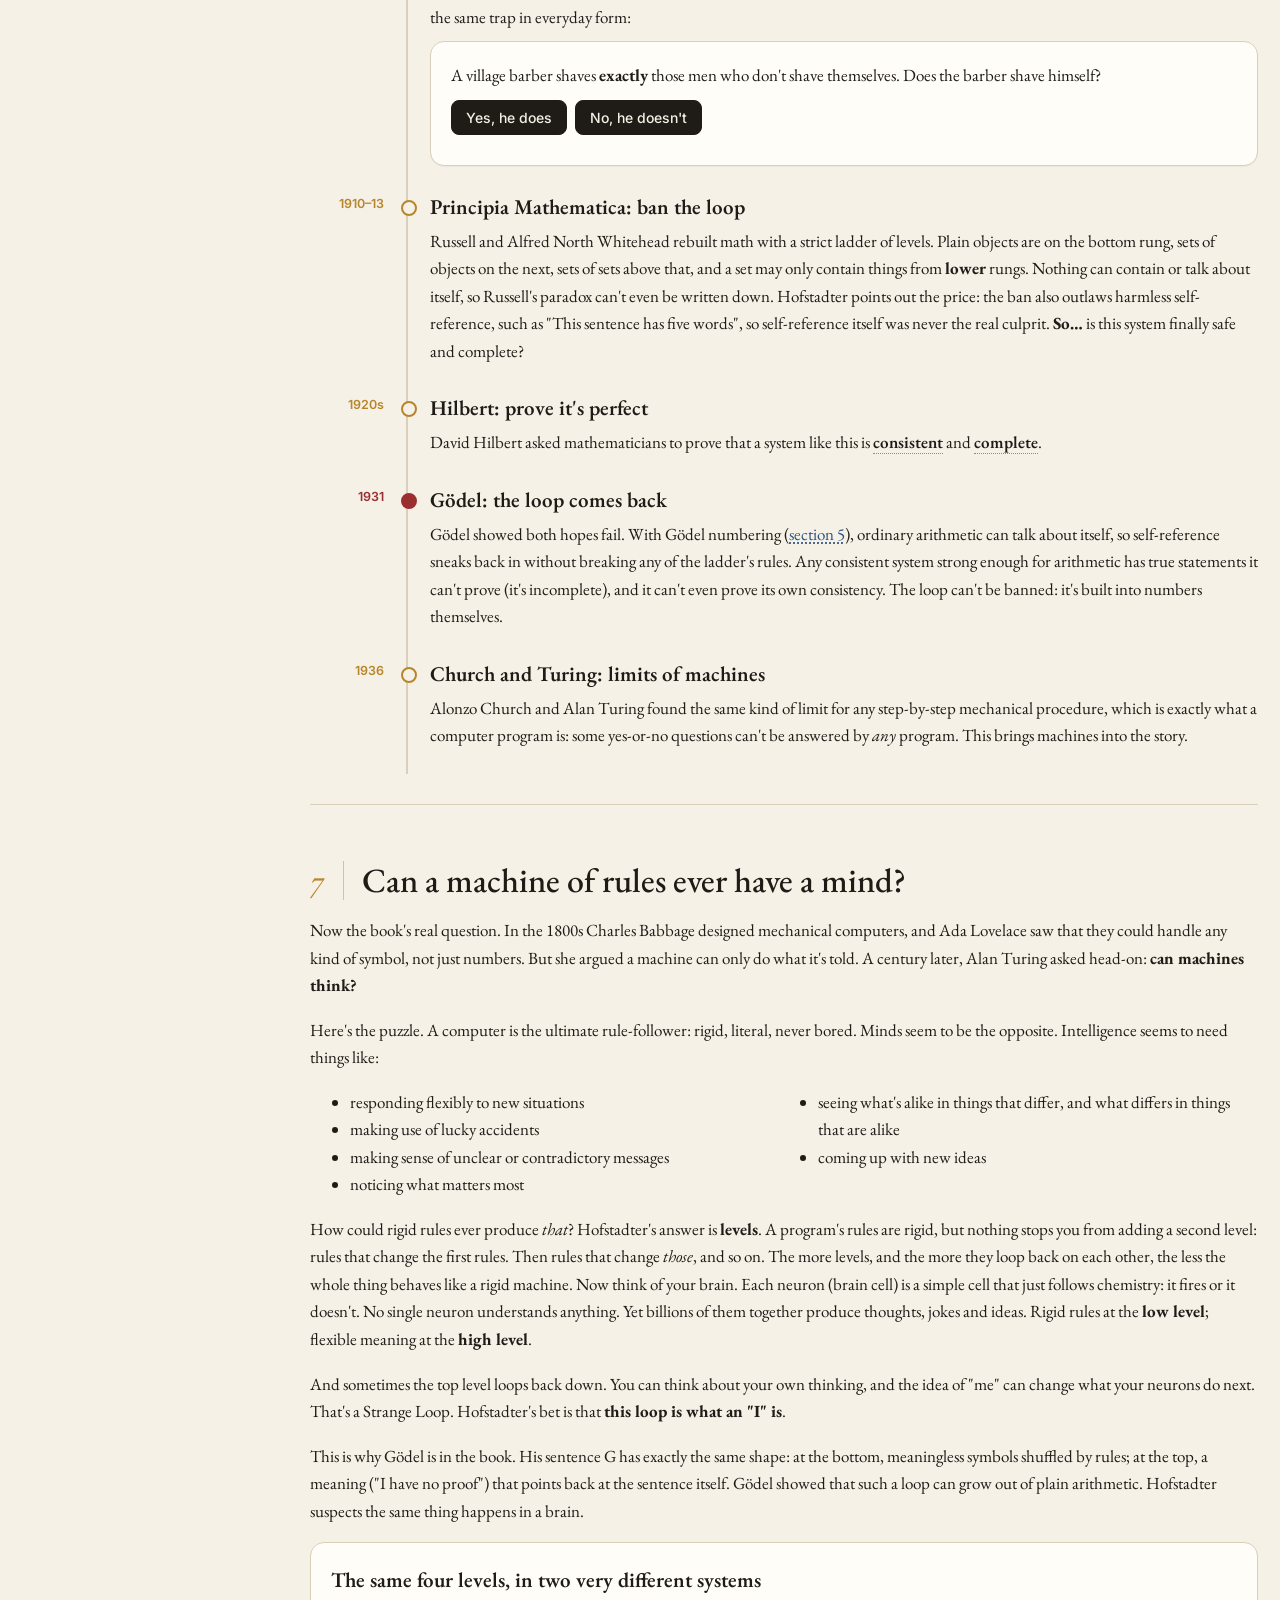
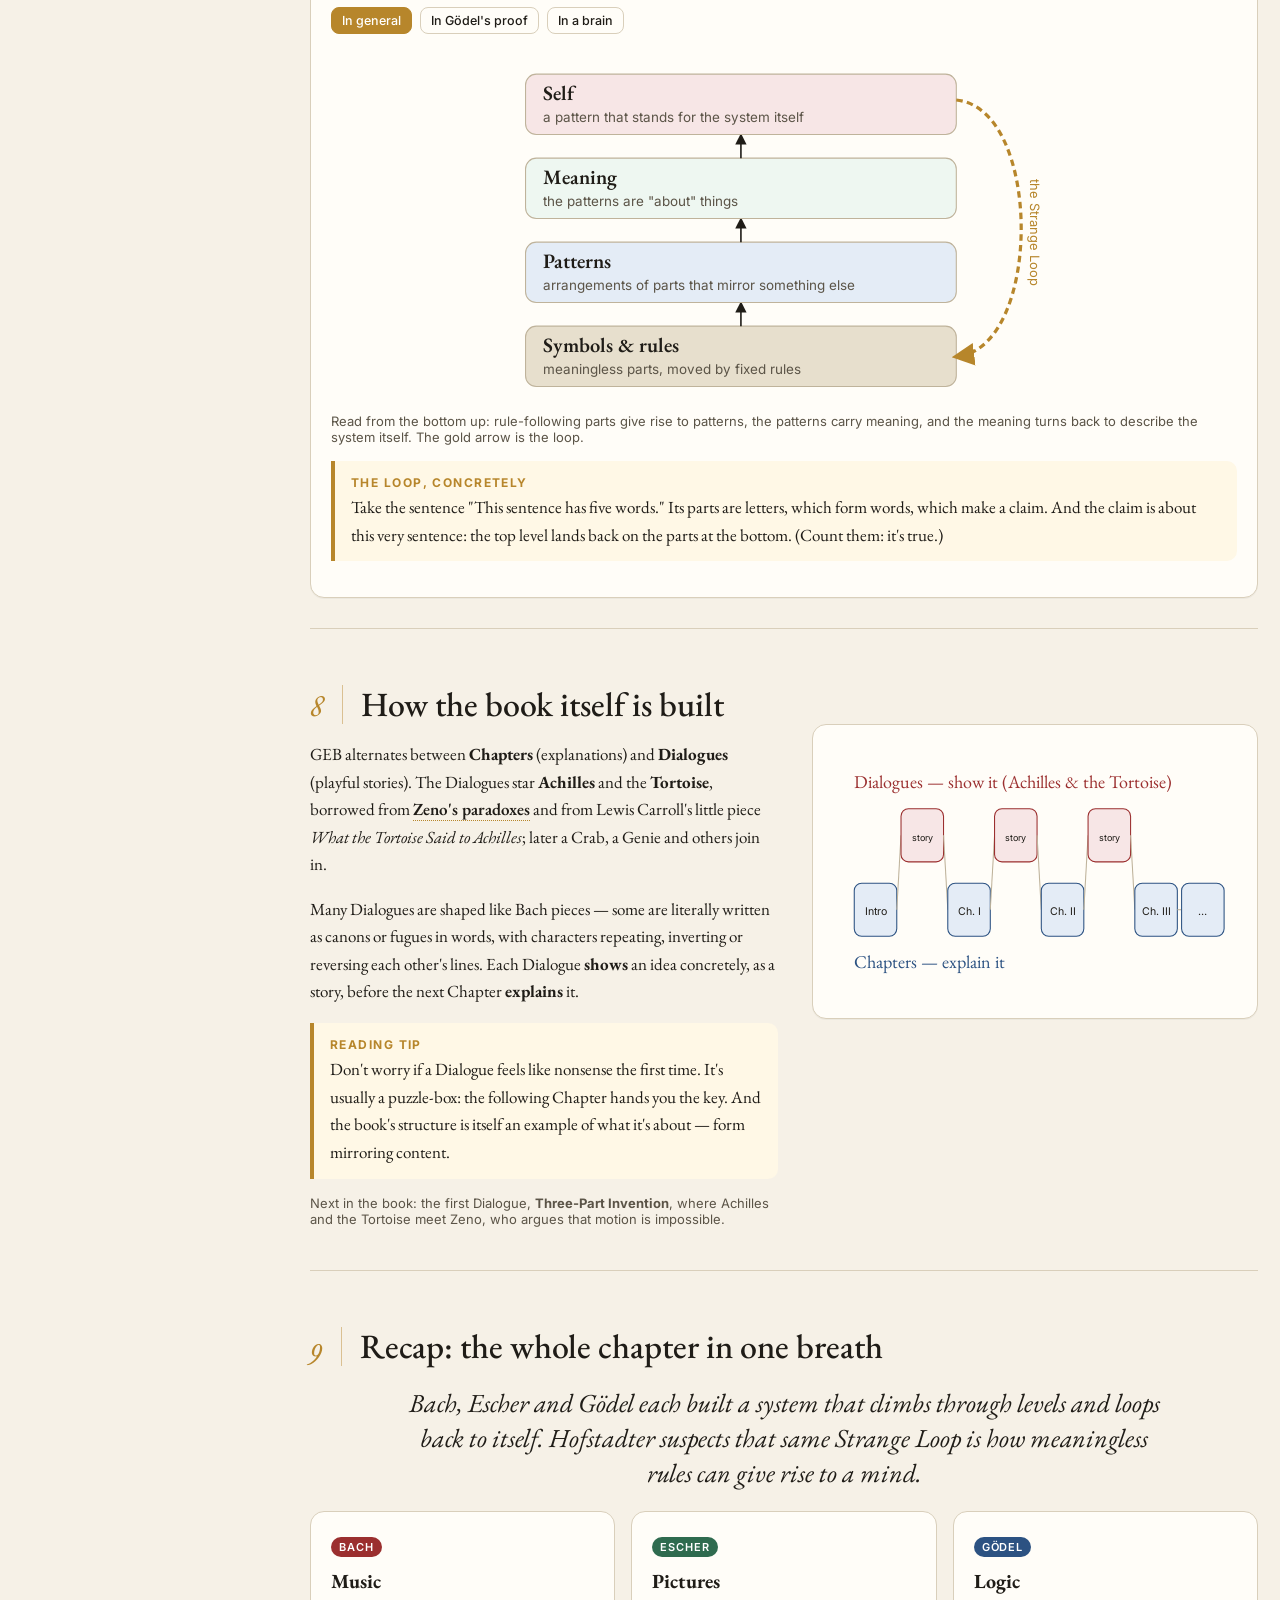
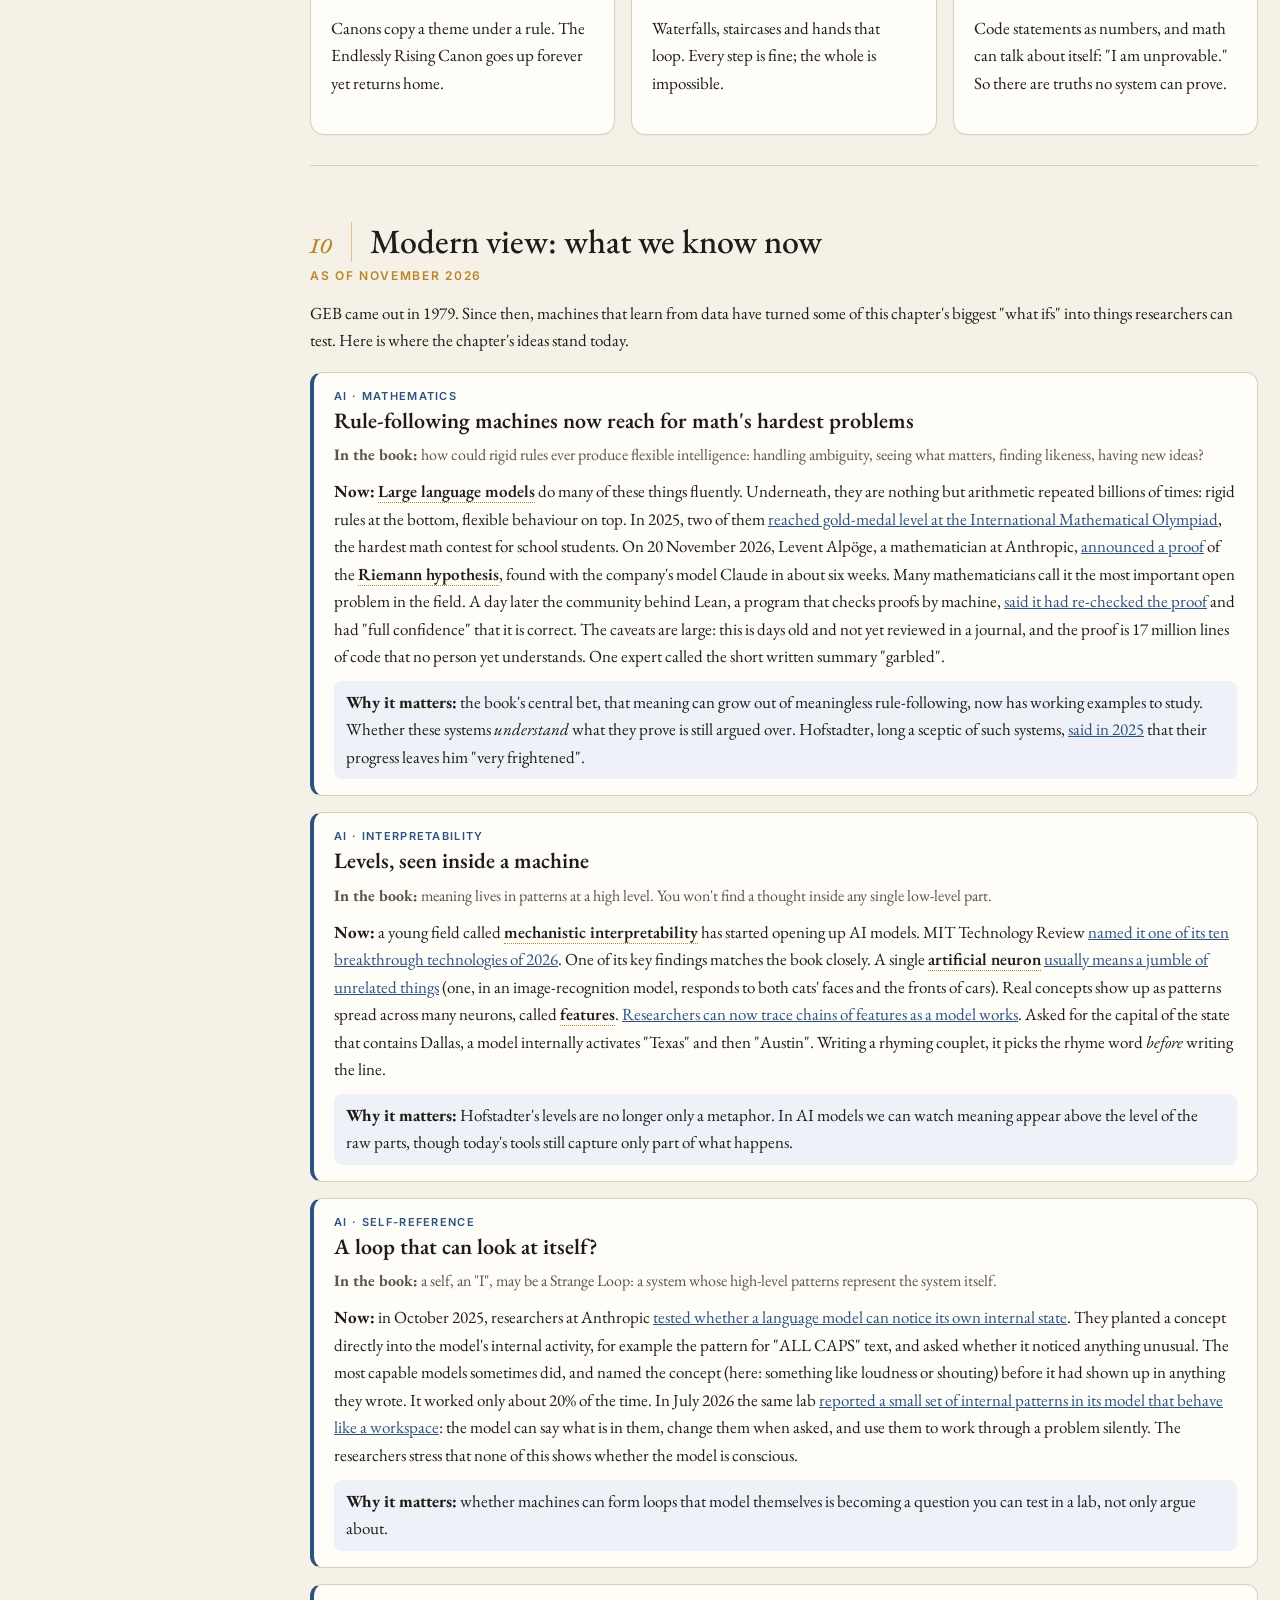
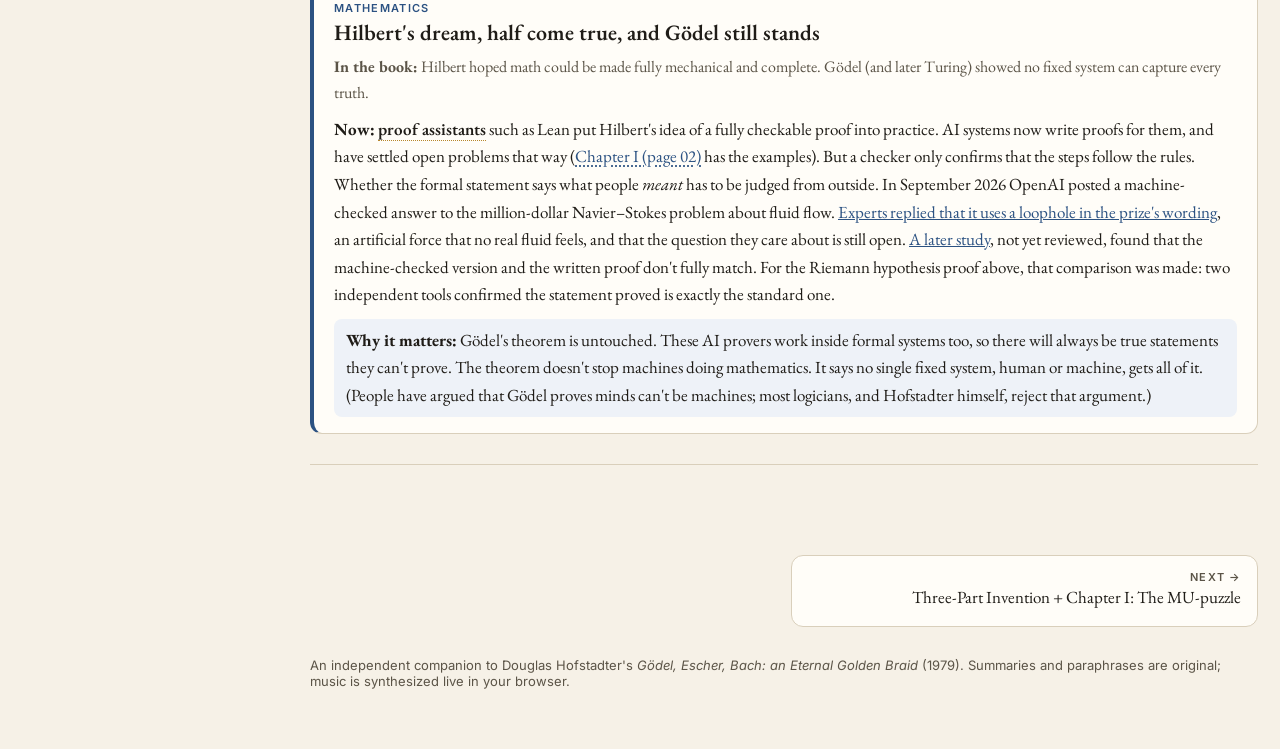
==== commit 1b8bed72: "Page 02 Modern view: what AI proofs leave for mathematicians (formal proof card) Co-Authored-By: Cha" ====
--- a/01-introduction/index.html
+++ b/01-introduction/index.html
@@ -425,7 +425,7 @@
 </footer>
 
 <script src="../assets/toc.js?v=8aad4657"></script>
-<script src="../assets/glossary.js?v=18c3283a"></script>
+<script src="../assets/glossary.js?v=205868e6"></script>
 <script src="../assets/terms.js?v=056fc7ec" defer></script>
 <script src="../assets/nav.js?v=55d02fb1" defer></script>
 <script src="../assets/music.js?v=65649e48"></script>
